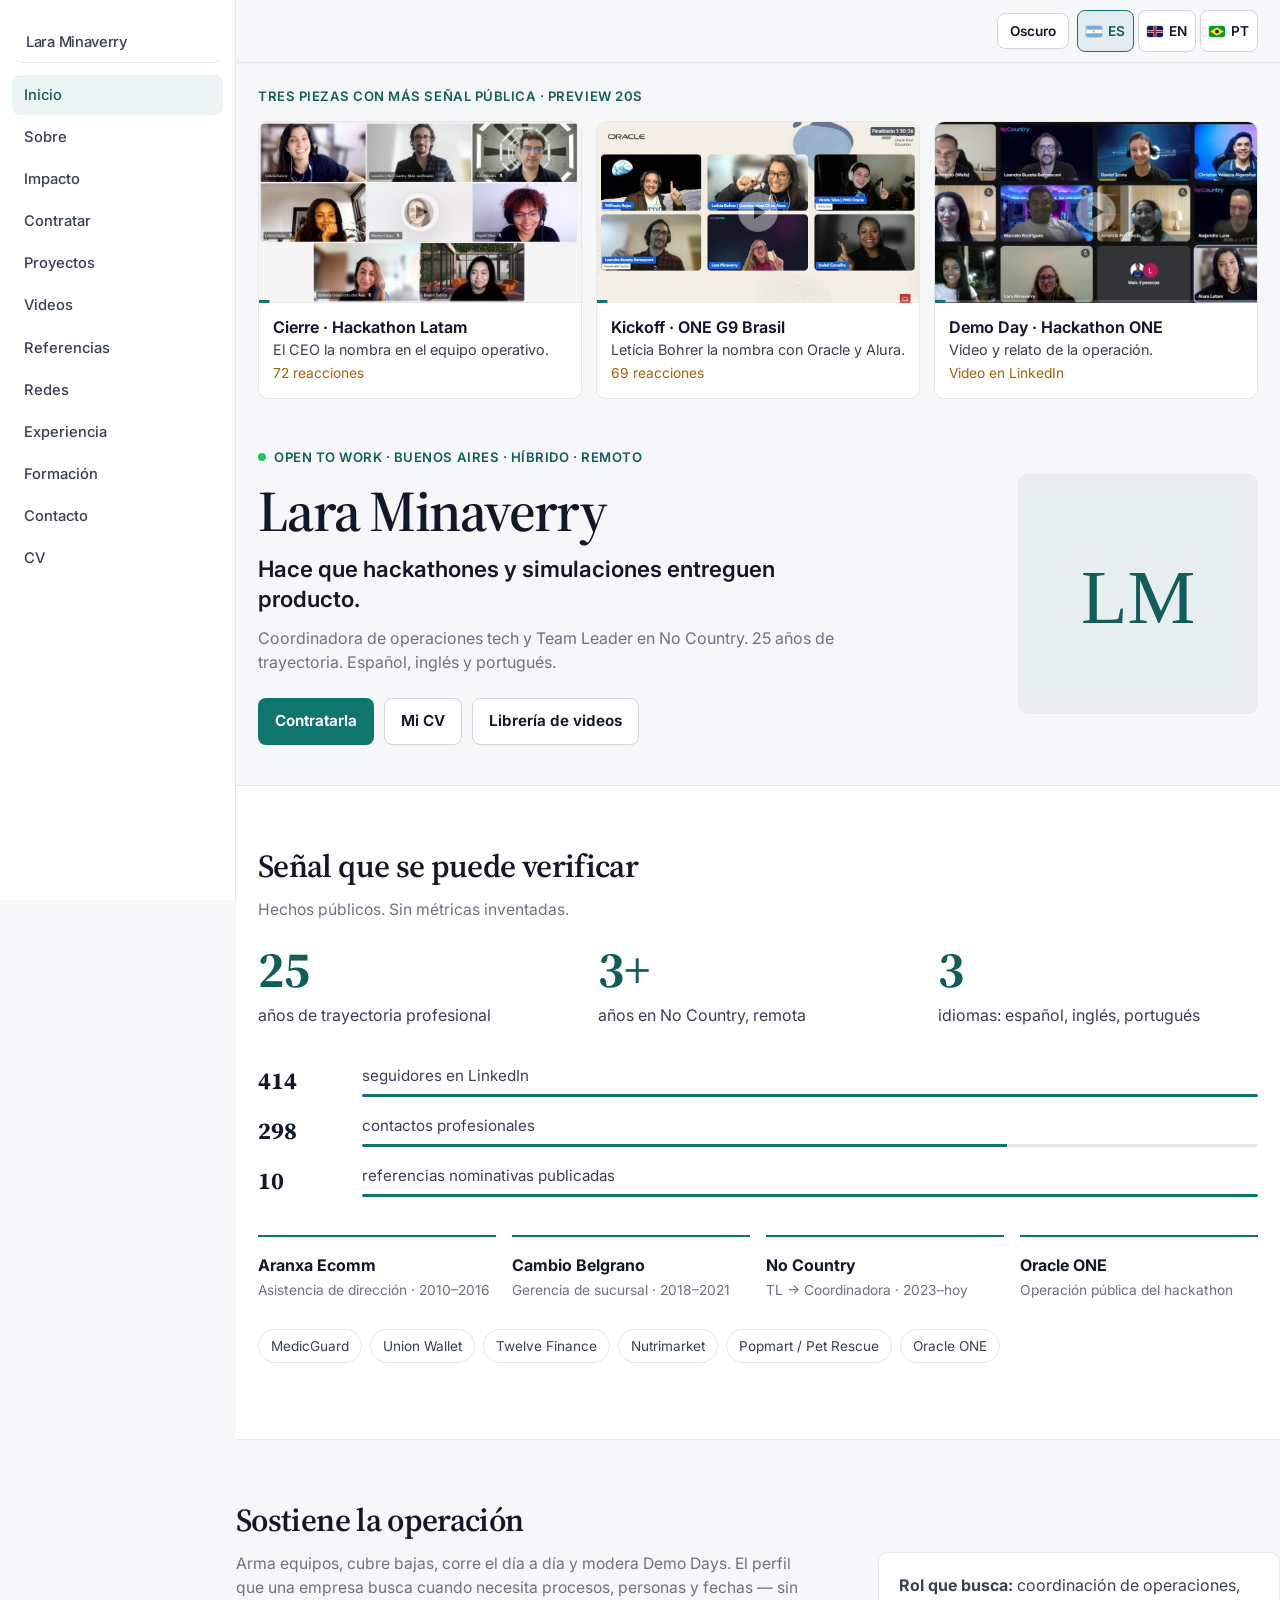
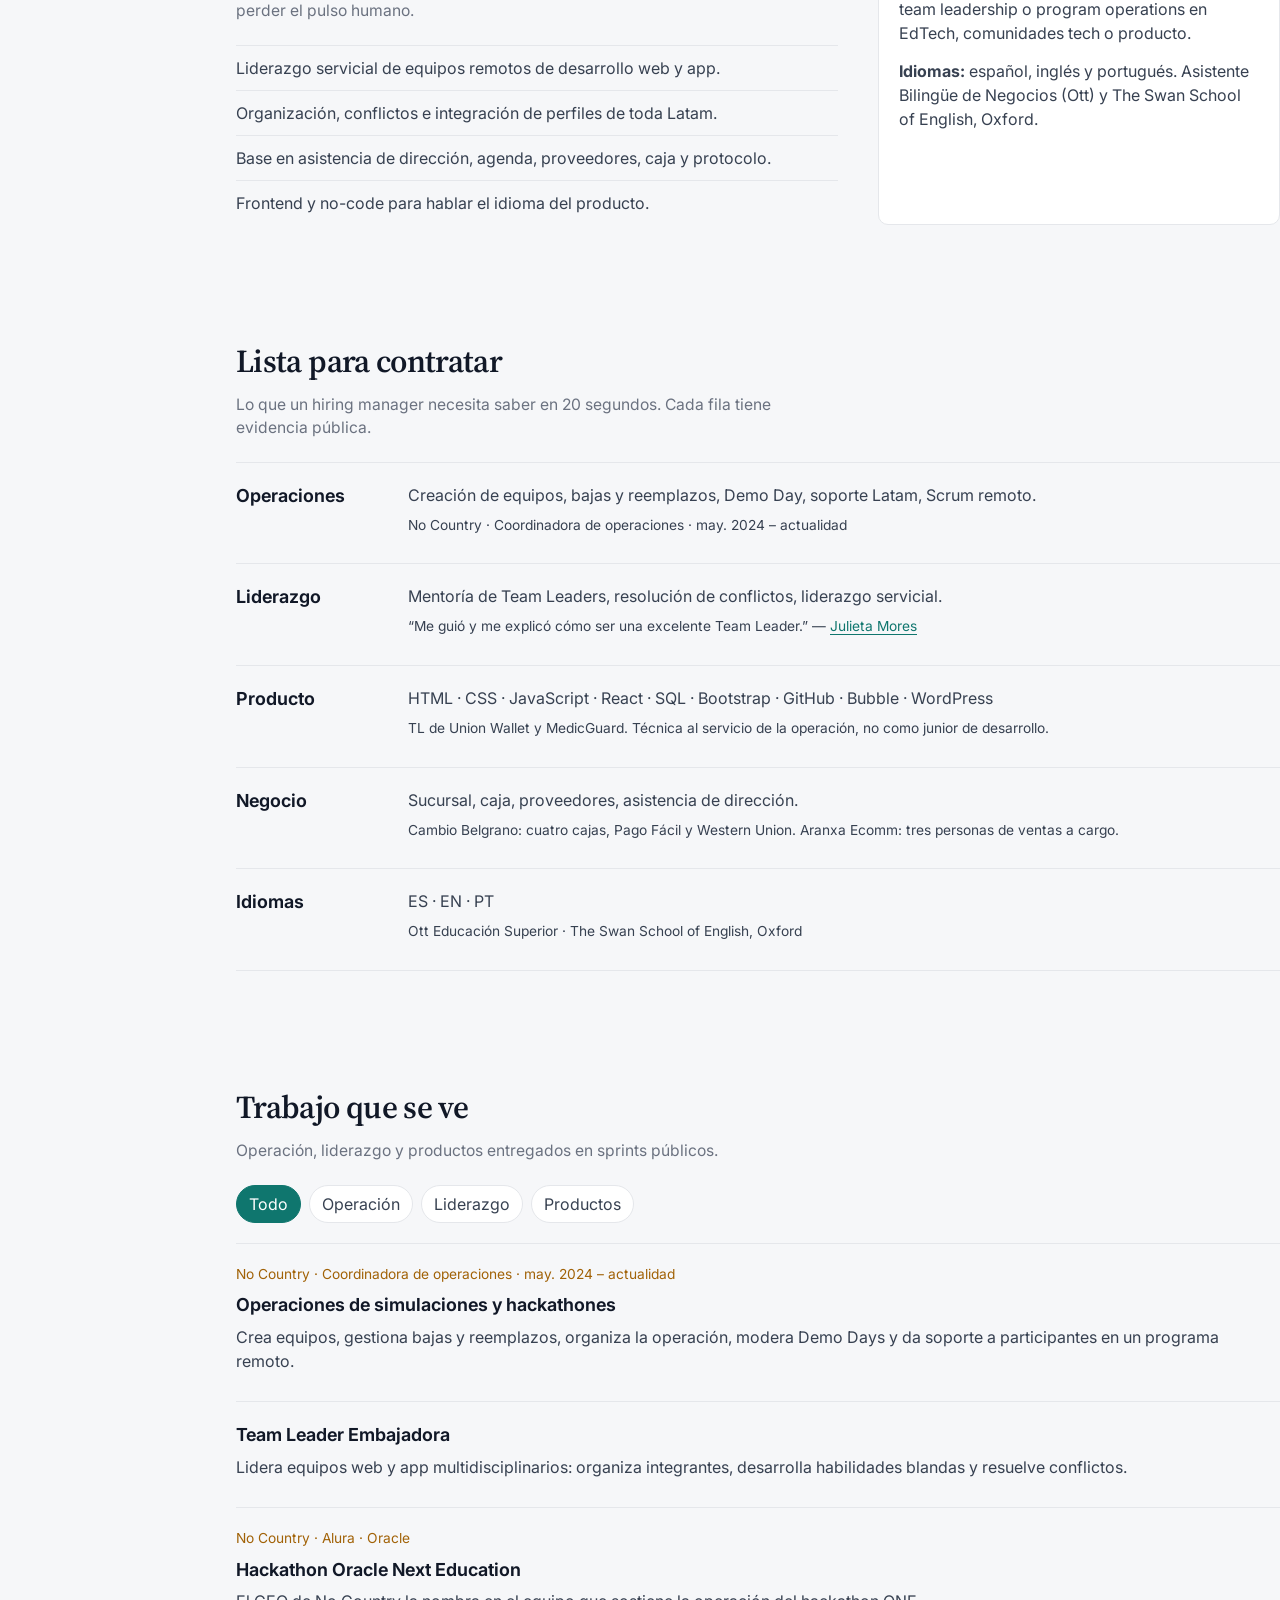
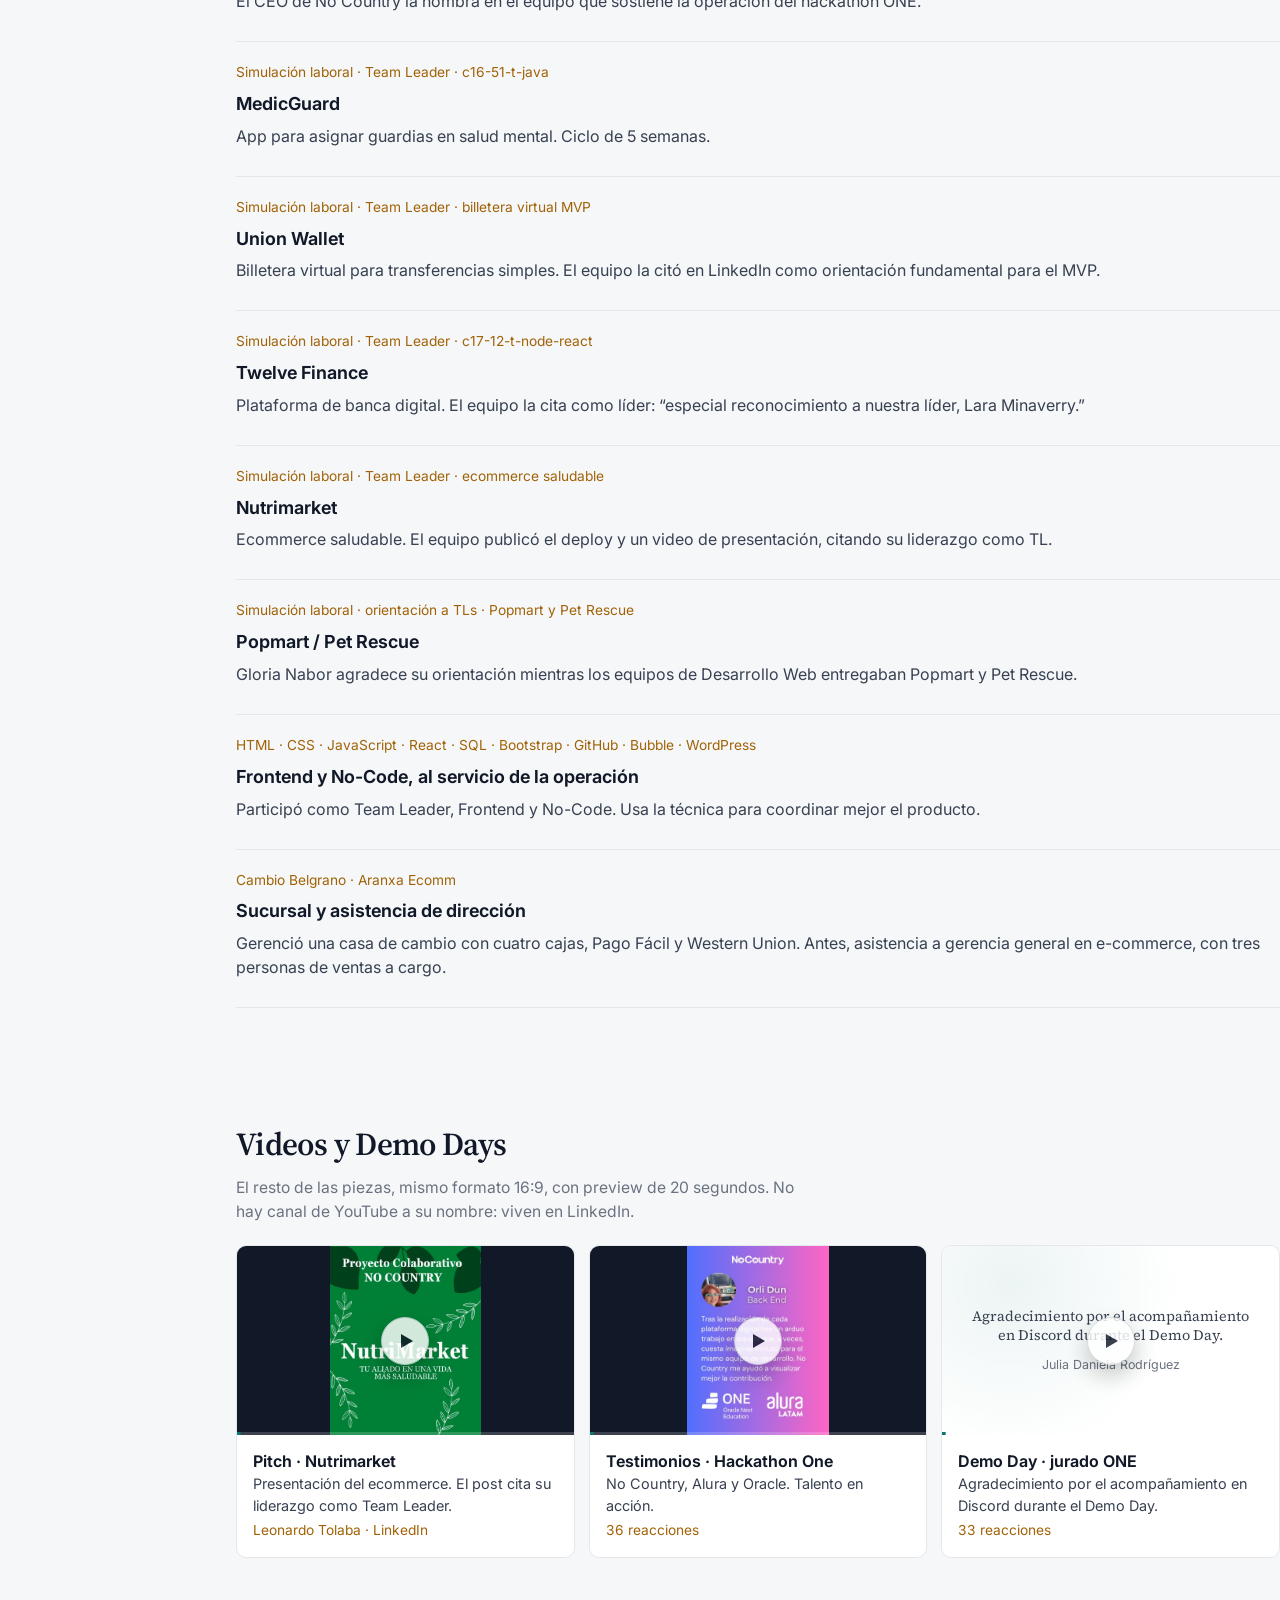
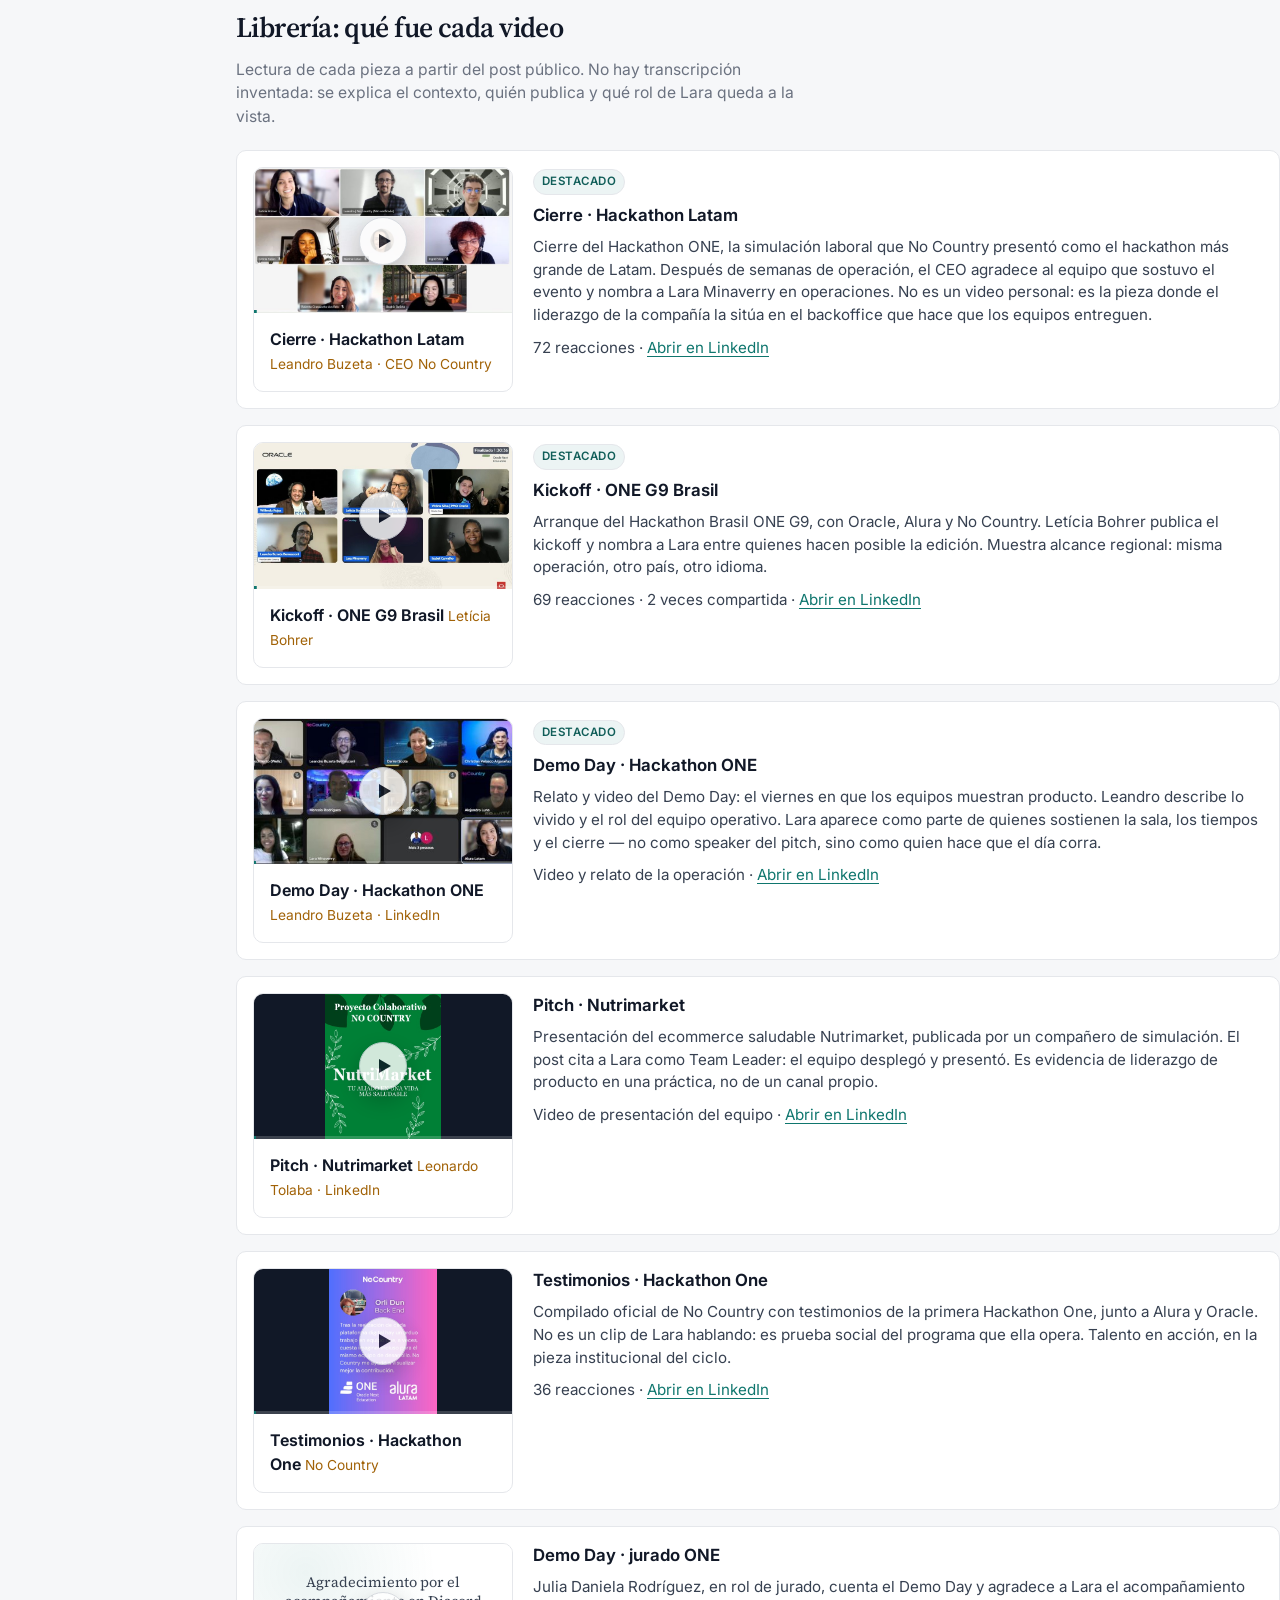
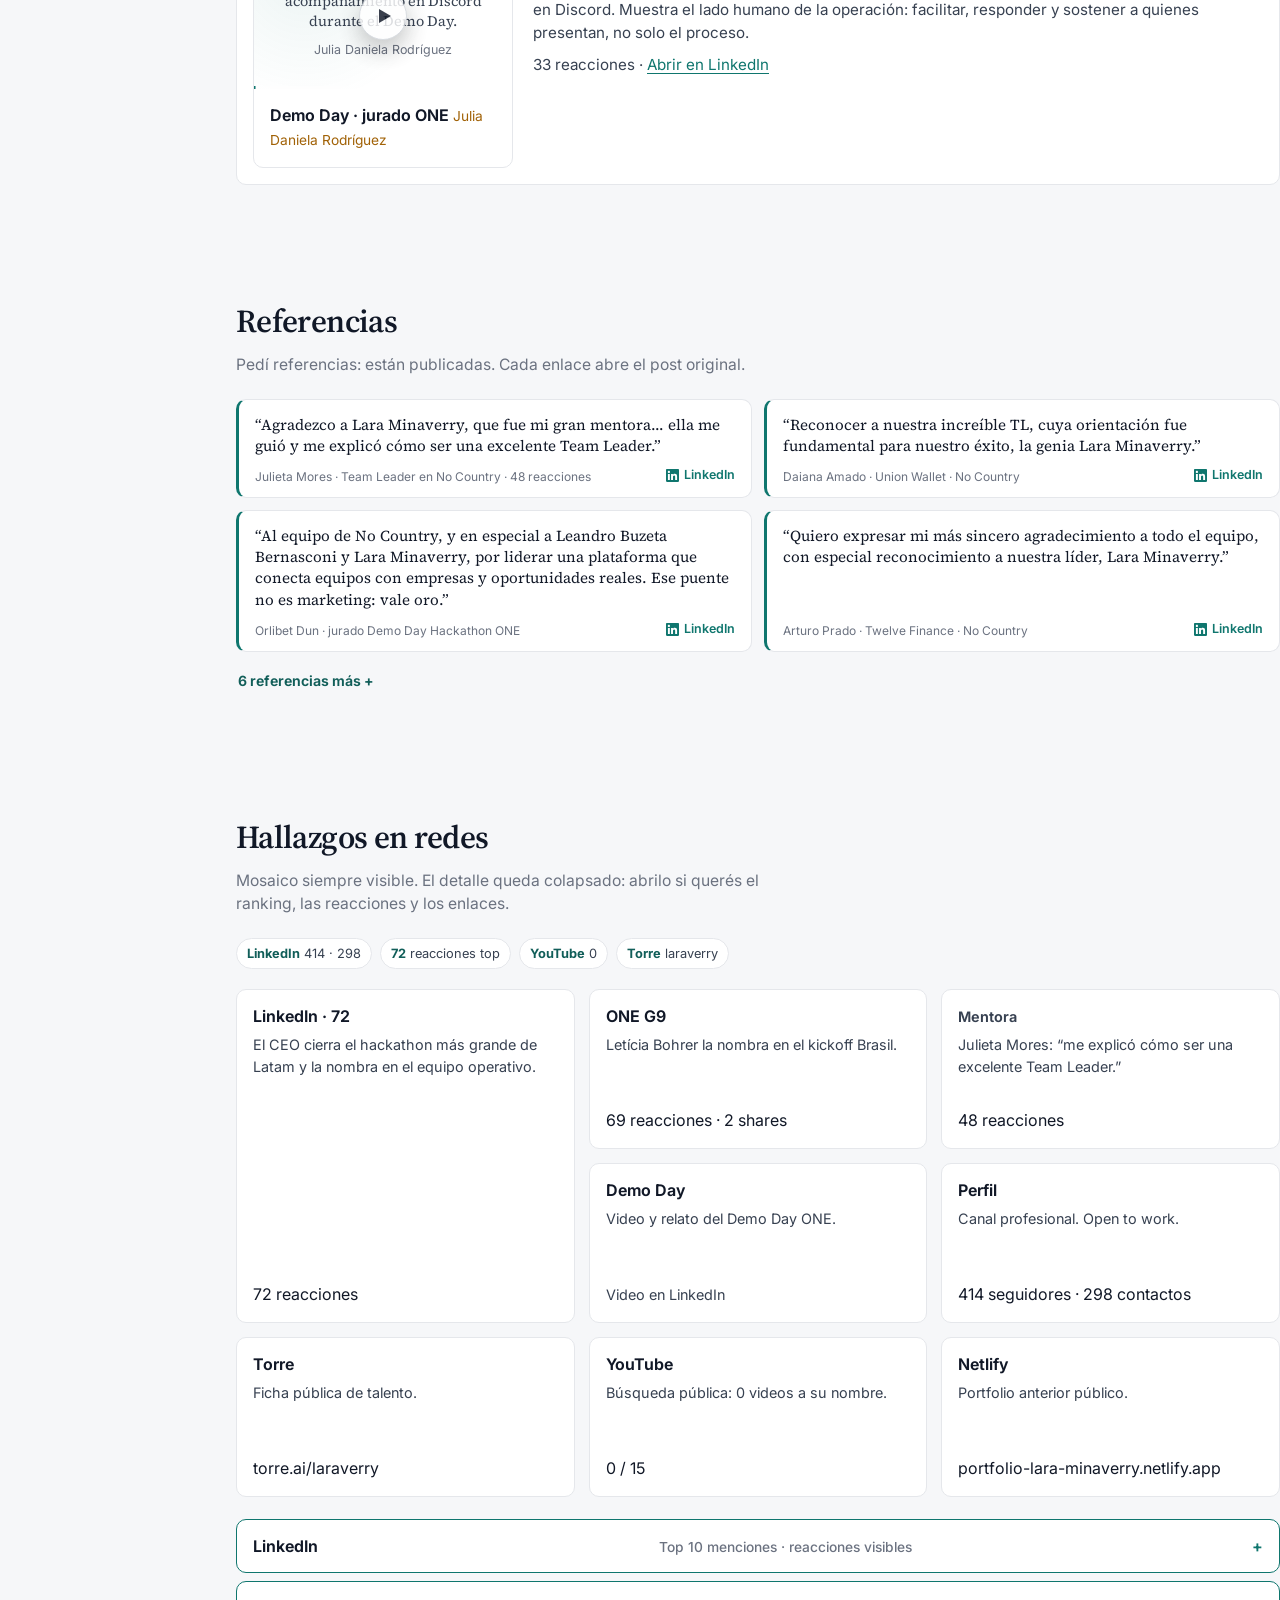
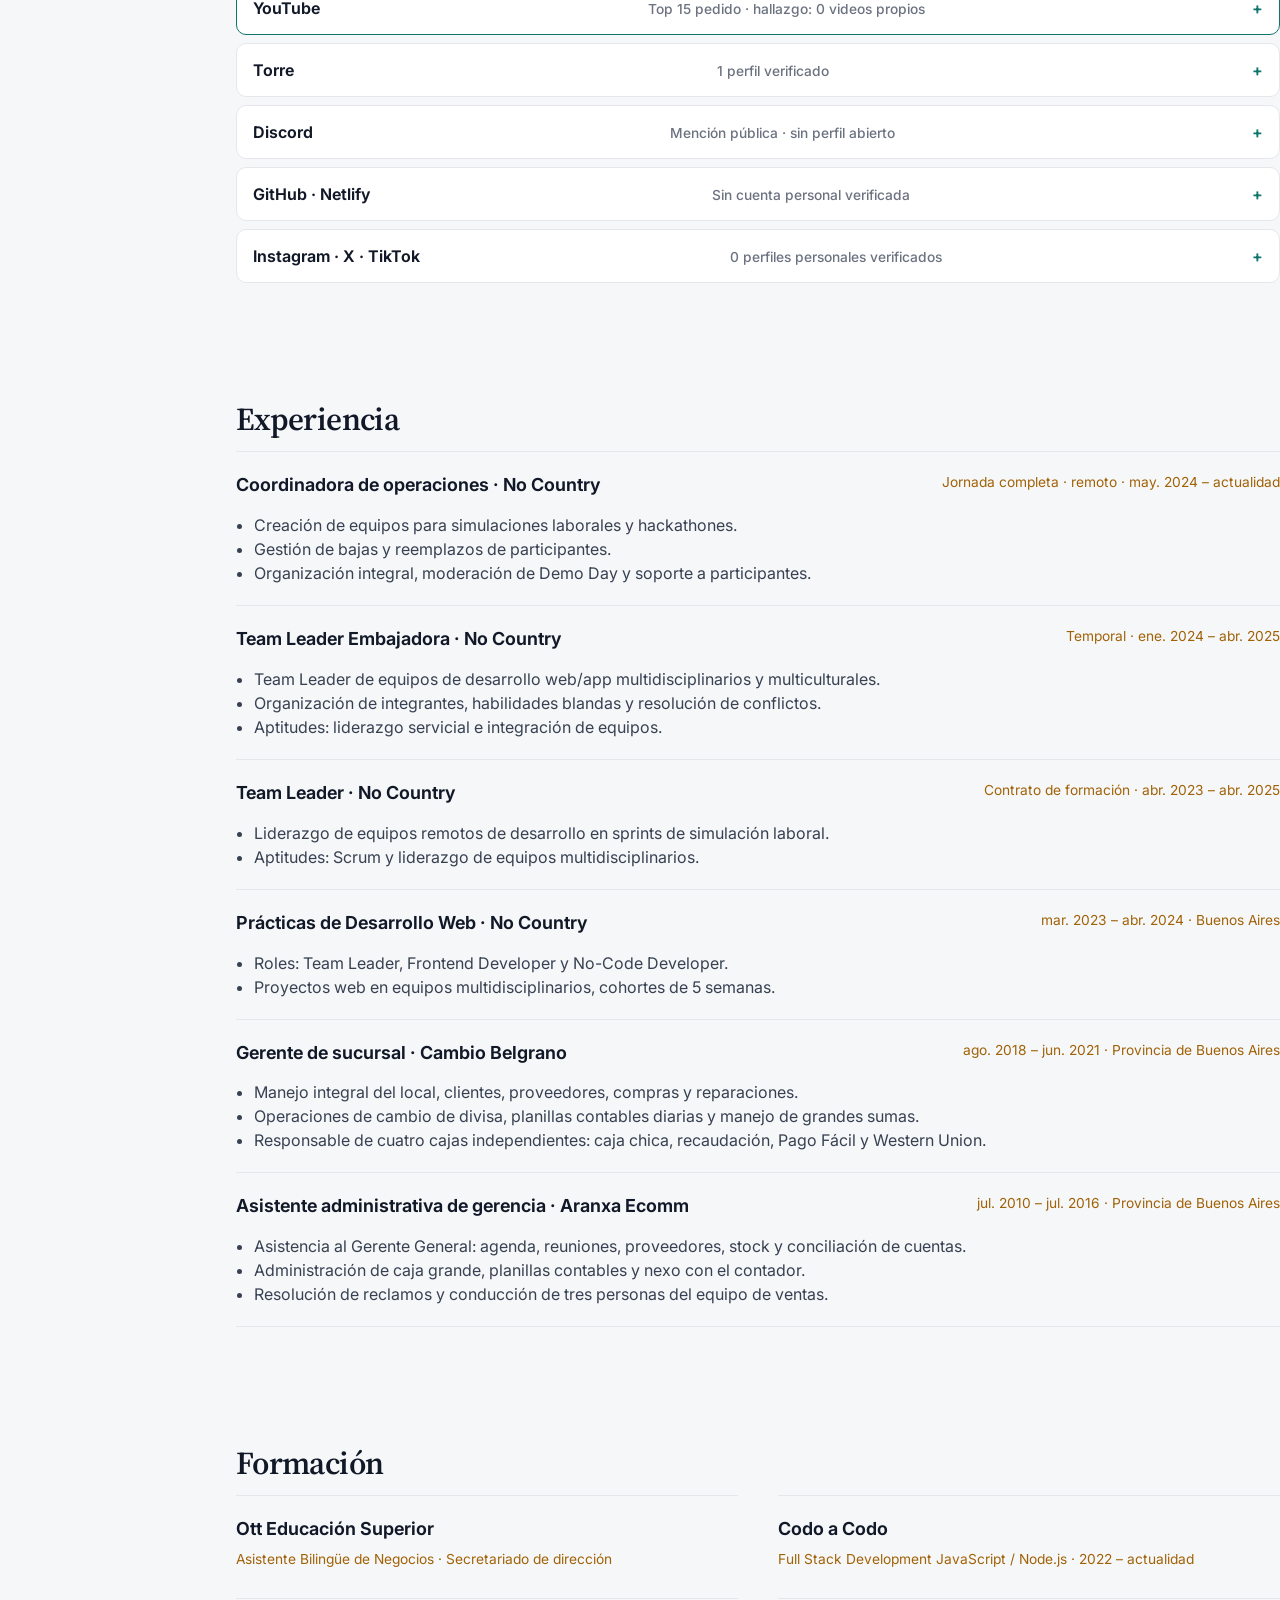
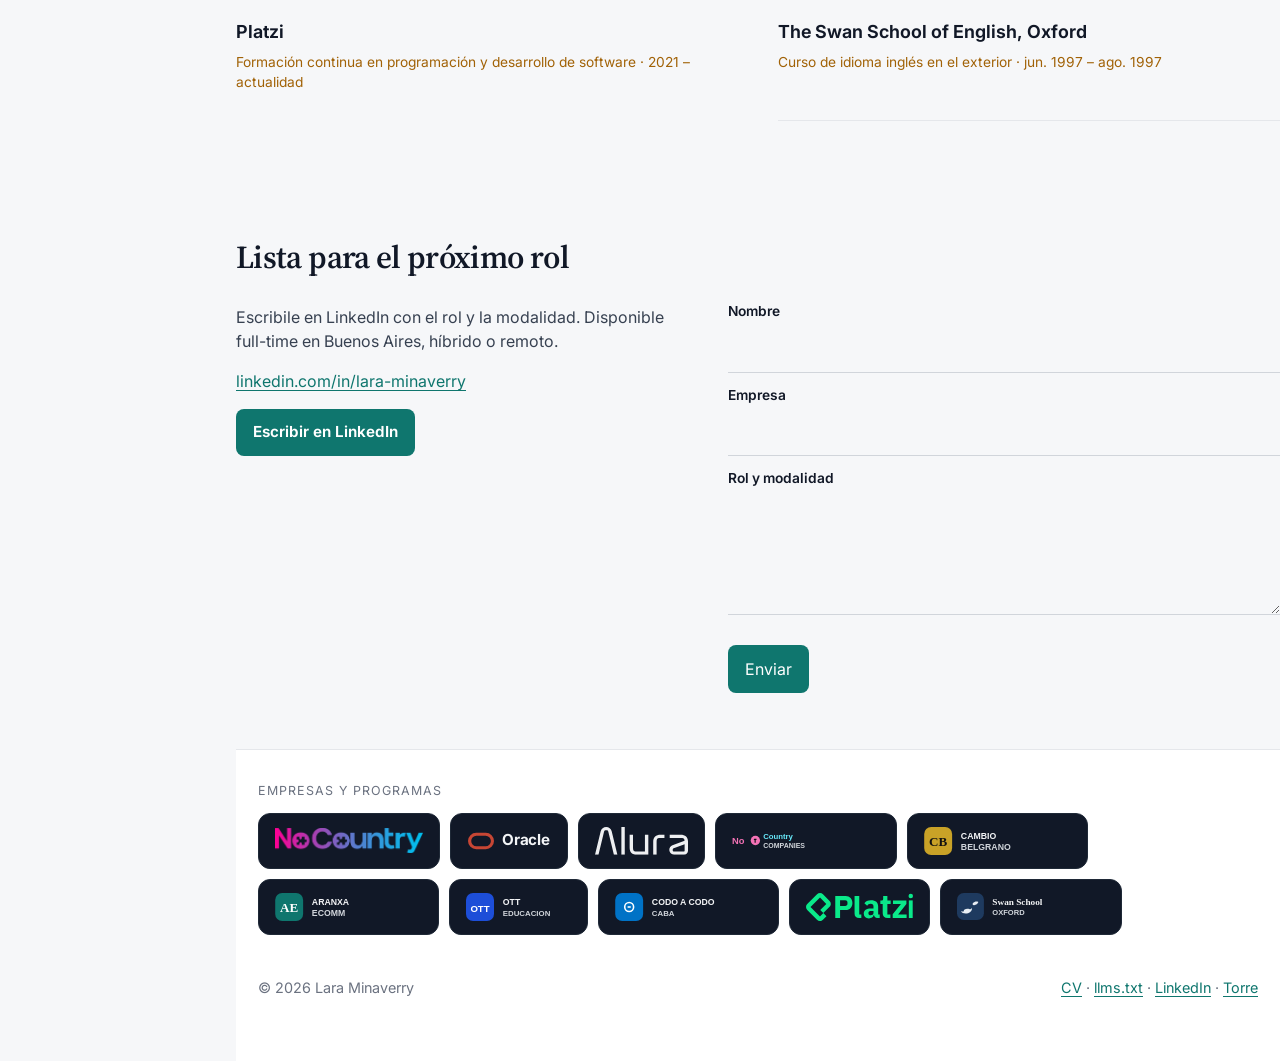
==== index.html @ c74c3880 "El botón de CV descarga Mi CV.pdf en lugar de abrir la página ATS. Co-authored-by: Cursor <cursorage" ====
<!DOCTYPE html>
<html lang="es">
<head>
  <meta charset="UTF-8">
  <meta name="viewport" content="width=device-width, initial-scale=1">
  <title>Lara Minaverry | Coordinadora de Operaciones Tech y Team Leader</title>
  <meta name="description" content="Lara Minaverry hace que hackathones y simulaciones laborales entreguen producto. Coordinadora de Operaciones Tech y Team Leader en No Country. Open to work: Buenos Aires, híbrido o remoto.">
  <meta name="keywords" content="Lara Minaverry, Coordinadora de Operaciones, Operations Coordinator, Team Leader, Tech Operations, EdTech, No Country, Scrum, Remote Teams, Hackathon Operations, Demo Day, Frontend, No-Code, Bubble, WordPress, React, JavaScript, Buenos Aires, Remote">
  <meta name="author" content="Lara Minaverry">
  <meta name="robots" content="index, follow">
  <link rel="canonical" href="https://gabrielalejandroarroyo.github.io/lara-minaverry-portfolio/">
  <meta property="og:type" content="profile">
  <meta property="og:title" content="Lara Minaverry | Coordinadora de Operaciones Tech y Team Leader">
  <meta property="og:description" content="Hace que hackathones y simulaciones entreguen producto. Coordinadora de operaciones y Team Leader. Open to work: Buenos Aires, híbrido o remoto.">
  <meta property="og:url" content="https://gabrielalejandroarroyo.github.io/lara-minaverry-portfolio/">
  <meta property="og:image" content="./assets/og-card.svg">
  <meta property="og:locale" content="es_AR">
  <meta property="og:locale:alternate" content="en_US">
  <meta property="og:locale:alternate" content="pt_BR">
  <meta name="twitter:card" content="summary_large_image">
  <meta name="twitter:title" content="Lara Minaverry | Tech Operations Coordinator &amp; Team Leader">
  <meta name="twitter:description" content="She makes hackathons and job simulations ship product. Operations coordinator and team leader. Open to work: Buenos Aires, hybrid or remote.">
  <meta name="twitter:image" content="./assets/og-card.svg">
  <link rel="icon" href="./assets/avatar.svg" type="image/svg+xml">
  <link rel="alternate" hreflang="es" href="https://gabrielalejandroarroyo.github.io/lara-minaverry-portfolio/">
  <link rel="alternate" hreflang="en" href="https://gabrielalejandroarroyo.github.io/lara-minaverry-portfolio/">
  <link rel="alternate" hreflang="pt" href="https://gabrielalejandroarroyo.github.io/lara-minaverry-portfolio/">
  <link rel="preconnect" href="https://fonts.googleapis.com">
  <link rel="preconnect" href="https://fonts.gstatic.com" crossorigin>
  <link href="https://fonts.googleapis.com/css2?family=Inter:wght@400;500;600;700&amp;family=Source+Serif+4:opsz,wght@8..60,600&amp;display=swap" rel="stylesheet">
  <link rel="stylesheet" href="./css/styles.css">
  <script>
    (function () {
      var savedTheme = null;
      var savedLang = null;
      try {
        savedTheme = localStorage.getItem("lm-theme");
        savedLang = localStorage.getItem("lm-lang");
      } catch (err) {}
      var theme = savedTheme === "dark" || savedTheme === "light"
        ? savedTheme
        : (window.matchMedia("(prefers-color-scheme: dark)").matches ? "dark" : "light");
      document.documentElement.setAttribute("data-theme", theme);
      if (savedLang === "es" || savedLang === "en" || savedLang === "pt") {
        document.documentElement.lang = savedLang;
      }
    })();
  </script>
  <script type="application/ld+json">
  {
    "@context": "https://schema.org",
    "@type": "Person",
    "name": "Lara Minaverry",
    "url": "https://gabrielalejandroarroyo.github.io/lara-minaverry-portfolio/",
    "image": "https://gabrielalejandroarroyo.github.io/lara-minaverry-portfolio/assets/avatar.svg",
    "jobTitle": "Coordinadora de Operaciones Tech / Team Leader",
    "description": "Tech operations coordinator and team leader for multidisciplinary remote teams, job simulations and hackathons. Additional capability in frontend and no-code development.",
    "address": {
      "@type": "PostalAddress",
      "addressLocality": "Buenos Aires",
      "addressCountry": "AR"
    },
    "nationality": "AR",
    "knowsLanguage": ["es", "en", "pt"],
    "sameAs": [
      "https://www.linkedin.com/in/lara-minaverry/",
      "https://torre.ai/laraverry"
    ],
    "worksFor": {
      "@type": "Organization",
      "name": "No Country"
    },
    "hasOccupation": [
      {
        "@type": "Occupation",
        "name": "Operations Coordinator",
        "occupationalCategory": "11-1021.00"
      },
      {
        "@type": "Occupation",
        "name": "Team Leader"
      }
    ],
    "knowsAbout": [
      "Operations coordination",
      "Team leadership",
      "Scrum",
      "Remote multidisciplinary teams",
      "Hackathon operations",
      "Demo Day moderation",
      "EdTech",
      "HTML",
      "CSS",
      "JavaScript",
      "React",
      "SQL",
      "Bootstrap",
      "GitHub",
      "Bubble",
      "WordPress",
      "Business assistance",
      "Protocol"
    ]
  }
  </script>
</head>
<body>
  <a class="skip" href="#contenido">
    <span class="es">Saltar al contenido</span>
    <span class="en">Skip to content</span>
            <span class="pt">Pular para o conteúdo</span>
  </a>

  <div class="nav-backdrop" id="nav-backdrop" hidden></div>
  <nav id="nav-links" class="nav-links" aria-label="Principal" aria-hidden="true">
    <a class="logo nav-sidebar-logo" href="#inicio">Lara Minaverry</a>
    <a href="#inicio">
      <span class="es">Inicio</span>
      <span class="en">Home</span>
      <span class="pt">Início</span>
    </a>
    <a href="#sobre">
      <span class="es">Sobre</span>
      <span class="en">About</span>
      <span class="pt">Sobre</span>
    </a>
    <a href="#impacto">
      <span class="es">Impacto</span>
      <span class="en">Impact</span>
      <span class="pt">Impacto</span>
    </a>
    <a href="#contratar">
      <span class="es">Contratar</span>
      <span class="en">Hire</span>
      <span class="pt">Contratar</span>
    </a>
    <a href="#trabajo">
      <span class="es">Proyectos</span>
      <span class="en">Projects</span>
      <span class="pt">Projetos</span>
    </a>
    <a href="#videos">
      <span class="es">Videos</span>
      <span class="en">Videos</span>
      <span class="pt">Vídeos</span>
    </a>
    <a href="#referencias">
      <span class="es">Referencias</span>
      <span class="en">References</span>
      <span class="pt">Referências</span>
    </a>
    <a href="#redes">
      <span class="es">Redes</span>
      <span class="en">Social</span>
      <span class="pt">Redes</span>
    </a>
    <a href="#experiencia">
      <span class="es">Experiencia</span>
      <span class="en">Experience</span>
      <span class="pt">Experiência</span>
    </a>
    <a href="#formacion">
      <span class="es">Formación</span>
      <span class="en">Education</span>
      <span class="pt">Formação</span>
    </a>
    <a href="#contacto">
      <span class="es">Contacto</span>
      <span class="en">Contact</span>
      <span class="pt">Contato</span>
    </a>
    <a href="./assets/Mi-CV.pdf" download="Mi CV.pdf">CV</a>
  </nav>

  <div class="site-shell">
  <header class="site-header">
    <div class="nav-wrap">
      <button class="menu-toggle" id="menu-toggle" type="button" aria-expanded="false" aria-controls="nav-links" aria-label="Abrir menú">
        <span class="hamburger" aria-hidden="true"><span></span><span></span><span></span></span>
      </button>
      <div class="nav-actions">
        <button class="theme-toggle" id="theme-toggle" type="button" aria-label="Cambiar a modo oscuro">
          <span class="es theme-to-dark">Oscuro</span>
          <span class="en theme-to-dark">Dark</span>
          <span class="pt theme-to-dark">Escuro</span>
          <span class="es theme-to-light">Claro</span>
          <span class="en theme-to-light">Light</span>
          <span class="pt theme-to-light">Claro</span>
        </button>
        <div class="lang-switch" role="group" aria-labelledby="lang-switch-label">
          <span id="lang-switch-label" class="visually-hidden">
            <span class="es">Idioma</span>
            <span class="en">Language</span>
            <span class="pt">Idioma</span>
          </span>
          <button type="button" class="lang-btn" data-lang="es" aria-pressed="true" aria-label="Español">
            <svg class="flag" viewBox="0 0 16 11" aria-hidden="true"><rect width="16" height="11" fill="#74ACDF"/><rect y="3.67" width="16" height="3.66" fill="#fff"/><circle cx="8" cy="5.5" r="1.15" fill="#F6B40E"/></svg>
            <span class="lang-code">ES</span>
          </button>
          <button type="button" class="lang-btn" data-lang="en" aria-pressed="false" aria-label="English">
            <svg class="flag" viewBox="0 0 16 11" aria-hidden="true"><rect width="16" height="11" fill="#012169"/><rect x="6.6" width="2.8" height="11" fill="#fff"/><rect y="4.1" width="16" height="2.8" fill="#fff"/><rect x="7.1" width="1.8" height="11" fill="#C8102E"/><rect y="4.6" width="16" height="1.8" fill="#C8102E"/></svg>
            <span class="lang-code">EN</span>
          </button>
          <button type="button" class="lang-btn" data-lang="pt" aria-pressed="false" aria-label="Português">
            <svg class="flag" viewBox="0 0 16 11" aria-hidden="true"><rect width="16" height="11" fill="#009B3A"/><polygon points="8,1.2 14.8,5.5 8,9.8 1.2,5.5" fill="#FEDD00"/><circle cx="8" cy="5.5" r="1.85" fill="#002776"/></svg>
            <span class="lang-code">PT</span>
          </button>
        </div>
      </div>
    </div>
  </header>

  <main id="contenido">
    <section class="top-videos" aria-label="Videos principales">
      <div class="wrap">
        <p class="kicker">
          <span class="es">Tres piezas con más señal pública · preview 20s</span>
          <span class="en">Three pieces with the strongest public signal · 20s preview</span>
            <span class="pt">Três peças com mais sinal público · preview 20s</span>
        </p>
        <div class="media-grid">
          <a class="media-card" href="https://www.linkedin.com/posts/leandrobuzeta_hackathonone-simulacionlaboral-activity-7423051481609789440-6c-J" rel="noopener noreferrer" target="_blank">
            <div class="media-frame" data-preview="cierre-latam">
              <span class="play"></span>
              <span class="preview-bar" aria-hidden="true"><i></i></span>
            </div>
            <div class="body">
              <strong>Cierre · Hackathon Latam</strong>
              <p>
                <span class="es">El CEO la nombra en el equipo operativo.</span>
                <span class="en">The CEO names her on the ops team.</span>
            <span class="pt">O CEO a nomeia na equipe operacional.</span>
              </p>
              <span class="rx">
                <span class="es">72 reacciones</span>
                <span class="en">72 reactions</span>
            <span class="pt">72 reações</span>
              </span>
            </div>
          </a>
          <a class="media-card" href="https://www.linkedin.com/posts/leticiabohrer_o-hackathon-brasil-one-g9-come%C3%A7ou-activity-7477884859479322624-IS2M" rel="noopener noreferrer" target="_blank">
            <div class="media-frame" data-preview="kickoff-g9">
              <span class="play"></span>
              <span class="preview-bar" aria-hidden="true"><i></i></span>
            </div>
            <div class="body">
              <strong>Kickoff · ONE G9 Brasil</strong>
              <p>
                <span class="es">Letícia Bohrer la nombra con Oracle y Alura.</span>
                <span class="en">Letícia Bohrer names her with Oracle and Alura.</span>
            <span class="pt">Letícia Bohrer a nomeia com Oracle e Alura.</span>
              </p>
              <span class="rx">
                <span class="es">69 reacciones</span>
                <span class="en">69 reactions</span>
            <span class="pt">69 reações</span>
              </span>
            </div>
          </a>
          <a class="media-card" href="https://www.linkedin.com/posts/leandrobuzeta_demo-day-del-hackathon-one-lo-vivido-activity-7376243141173055488-gp12" rel="noopener noreferrer" target="_blank">
            <div class="media-frame" data-preview="demo-day-one">
              <span class="play"></span>
              <span class="preview-bar" aria-hidden="true"><i></i></span>
            </div>
            <div class="body">
              <strong>Demo Day · Hackathon ONE</strong>
              <p>
                <span class="es">Video y relato de la operación.</span>
                <span class="en">Operations video and recap.</span>
            <span class="pt">Vídeo e relato da operação.</span>
              </p>
              <span class="rx">
                <span class="es">Video en LinkedIn</span>
                <span class="en">Video on LinkedIn</span>
            <span class="pt">Vídeo no LinkedIn</span>
              </span>
            </div>
          </a>
        </div>
      </div>
    </section>

    <section class="hero" id="inicio">
      <div class="hero-inner">
        <p class="kicker">
          <span class="dot" aria-hidden="true"></span>
          <span class="es">Open to work · Buenos Aires · híbrido · remoto</span>
          <span class="en">Open to work · Buenos Aires · hybrid · remote</span>
            <span class="pt">Open to work · Buenos Aires · híbrido · remoto</span>
        </p>
        <h1>Lara Minaverry</h1>
        <p class="headline">
          <span class="es">Hace que hackathones y simulaciones entreguen producto.</span>
          <span class="en">She makes hackathons and simulations ship product.</span>
            <span class="pt">Faz com que hackathons e simulações entreguem produto.</span>
        </p>
        <p class="hero-copy">
          <span class="es">Coordinadora de operaciones tech y Team Leader en No Country. 25 años de trayectoria. Español, inglés y portugués.</span>
          <span class="en">Tech operations coordinator and Team Leader at No Country. 25 years of experience. Spanish, English, and Portuguese.</span>
            <span class="pt">Coordenadora de operações tech e Team Leader na No Country. 25 anos de trajetória. Espanhol, inglês e português.</span>
        </p>
        <div class="cta-row">
          <a class="btn btn-primary" href="https://www.linkedin.com/in/lara-minaverry/" rel="noopener noreferrer" target="_blank">
            <span class="es">Contratarla</span>
            <span class="en">Hire Lara</span>
            <span class="pt">Contratar Lara</span>
          </a>
          <a class="btn btn-ghost" href="./assets/Mi-CV.pdf" download="Mi CV.pdf">
            <span class="es">Mi CV</span>
            <span class="en">My CV</span>
            <span class="pt">Meu CV</span>
          </a>
          <a class="btn btn-ghost" href="#libreria">
            <span class="es">Librería de videos</span>
            <span class="en">Video library</span>
            <span class="pt">Biblioteca de vídeos</span>
          </a>
        </div>
      </div>
      <div class="portrait">
        <img src="./assets/avatar.svg" width="400" height="400" alt="Lara Minaverry, Coordinadora de Operaciones Tech y Team Leader">
      </div>
    </section>

    <section class="section impacto" id="impacto" aria-label="Impacto">
      <div class="wrap">
        <h2>
          <span class="es">Señal que se puede verificar</span>
          <span class="en">Signal you can verify</span>
            <span class="pt">Sinal que se pode verificar</span>
        </h2>
        <p class="lead">
          <span class="es">Hechos públicos. Sin métricas inventadas.</span>
          <span class="en">Public facts. No invented metrics.</span>
            <span class="pt">Fatos públicos. Sem métricas inventadas.</span>
        </p>

        <div class="counters">
          <article class="counter">
            <strong data-stat="career" data-count="25">25</strong>
            <span class="es">años de trayectoria profesional</span>
            <span class="en">years of professional experience</span>
            <span class="pt">anos de trajetória profissional</span>
          </article>
          <article class="counter">
            <strong data-stat="nocountry" data-count="3" data-suffix="+">3+</strong>
            <span class="es">años en No Country, remota</span>
            <span class="en">years at No Country, remote</span>
            <span class="pt">anos na No Country, remota</span>
          </article>
          <article class="counter">
            <strong data-stat="languages" data-count="3">3</strong>
            <span class="es">idiomas: español, inglés, portugués</span>
            <span class="en">languages: Spanish, English, Portuguese</span>
            <span class="pt">idiomas: espanhol, inglês, português</span>
          </article>
        </div>

        <div class="signal">
          <div class="signal-row">
            <strong data-stat="followers" data-count="414">414</strong>
            <div>
              <p>
                <span class="es">seguidores en LinkedIn</span>
                <span class="en">LinkedIn followers</span>
            <span class="pt">seguidores no LinkedIn</span>
              </p>
              <div class="bar"><i style="--fill: 100%"></i></div>
            </div>
          </div>
          <div class="signal-row">
            <strong data-stat="contacts" data-count="298">298</strong>
            <div>
              <p>
                <span class="es">contactos profesionales</span>
                <span class="en">professional connections</span>
            <span class="pt">contatos profissionais</span>
              </p>
              <div class="bar"><i style="--fill: 72%"></i></div>
            </div>
          </div>
          <div class="signal-row">
            <strong data-stat="references" data-count="10">10</strong>
            <div>
              <p>
                <span class="es">referencias nominativas publicadas</span>
                <span class="en">named public references</span>
            <span class="pt">referências nominativas publicadas</span>
              </p>
              <div class="bar"><i style="--fill: 100%"></i></div>
            </div>
          </div>
        </div>

        <ol class="timeline">
          <li>
            <strong>Aranxa Ecomm</strong>
            <span>
              <span class="es">Asistencia de dirección · 2010–2016</span>
              <span class="en">Executive assistance · 2010–2016</span>
            <span class="pt">Assistência de direção · 2010–2016</span>
            </span>
          </li>
          <li>
            <strong>Cambio Belgrano</strong>
            <span>
              <span class="es">Gerencia de sucursal · 2018–2021</span>
              <span class="en">Branch management · 2018–2021</span>
            <span class="pt">Gerência de filial · 2018–2021</span>
            </span>
          </li>
          <li>
            <strong>No Country</strong>
            <span>
              <span class="es">TL → Coordinadora · 2023–hoy</span>
              <span class="en">TL → Coordinator · 2023–now</span>
            <span class="pt">TL → Coordenadora · 2023–hoje</span>
            </span>
          </li>
          <li>
            <strong>Oracle ONE</strong>
            <span>
              <span class="es">Operación pública del hackathon</span>
              <span class="en">Public hackathon operations</span>
            <span class="pt">Operação pública do hackathon</span>
            </span>
          </li>
        </ol>

        <ul class="project-chips">
          <li>MedicGuard</li>
          <li>Union Wallet</li>
          <li>Twelve Finance</li>
          <li>Nutrimarket</li>
          <li>Popmart / Pet Rescue</li>
          <li>Oracle ONE</li>
        </ul>
      </div>
    </section>

    <section class="wrap section" id="sobre">
      <h2>
        <span class="es">Sostiene la operación</span>
        <span class="en">She holds the operation</span>
            <span class="pt">Sustenta a operação</span>
      </h2>
      <div class="about-split">
        <div>
          <p class="lead">
            <span class="es">Arma equipos, cubre bajas, corre el día a día y modera Demo Days. El perfil que una empresa busca cuando necesita procesos, personas y fechas — sin perder el pulso humano.</span>
            <span class="en">She forms teams, covers dropouts, runs the day-to-day, and moderates Demo Days. The hire when a company needs process, people, and dates — without losing the human pulse.</span>
            <span class="pt">Monta equipes, cobre desistências, toca o dia a dia e modera Demo Days. O perfil que uma empresa busca quando precisa de processos, pessoas e prazos — sem perder o pulso humano.</span>
          </p>
          <ul class="about-list">
            <li class="es">Liderazgo servicial de equipos remotos de desarrollo web y app.</li>
            <li class="en">Servant leadership of remote web and app development teams.</li>
            <li class="pt">Liderança servidora de equipes remotas de desenvolvimento web e app.</li>
            <li class="es">Organización, conflictos e integración de perfiles de toda Latam.</li>
            <li class="en">Organization, conflict resolution, and integration of Latam-wide profiles.</li>
            <li class="pt">Organização, conflitos e integração de perfis de toda a Latam.</li>
            <li class="es">Base en asistencia de dirección, agenda, proveedores, caja y protocolo.</li>
            <li class="en">Foundation in executive assistance, calendars, vendors, cash, and protocol.</li>
            <li class="pt">Base em assistência de direção, agenda, fornecedores, caixa e protocolo.</li>
            <li class="es">Frontend y no-code para hablar el idioma del producto.</li>
            <li class="en">Frontend and no-code, so she can speak product language.</li>
            <li class="pt">Frontend e no-code para falar a língua do produto.</li>
          </ul>
        </div>
        <aside class="about-note">
          <p>
            <span class="es"><strong>Rol que busca:</strong> coordinación de operaciones, team leadership o program operations en EdTech, comunidades tech o producto.</span>
            <span class="en"><strong>Target roles:</strong> operations coordination, team leadership, or program operations in EdTech, tech communities, or product.</span>
            <span class="pt"><strong>Papel que busca:</strong> coordenação de operações, team leadership ou program operations em EdTech, comunidades tech ou produto.</span>
          </p>
          <p>
            <span class="es"><strong>Idiomas:</strong> español, inglés y portugués. Asistente Bilingüe de Negocios (Ott) y The Swan School of English, Oxford.</span>
            <span class="en"><strong>Languages:</strong> Spanish, English, and Portuguese. Bilingual Business Assistant (Ott) and The Swan School of English, Oxford.</span>
            <span class="pt"><strong>Idiomas:</strong> espanhol, inglês e português. Assistente Bilíngue de Negócios (Ott) e The Swan School of English, Oxford.</span>
          </p>
        </aside>
      </div>
    </section>

    <section class="wrap section" id="contratar">
      <h2>
        <span class="es">Lista para contratar</span>
        <span class="en">Ready to hire</span>
            <span class="pt">Pronta para contratar</span>
      </h2>
      <p class="lead">
        <span class="es">Lo que un hiring manager necesita saber en 20 segundos. Cada fila tiene evidencia pública.</span>
        <span class="en">What a hiring manager needs in 20 seconds. Each row has public evidence.</span>
            <span class="pt">O que um hiring manager precisa saber em 20 segundos. Cada linha tem evidência pública.</span>
      </p>
      <div class="hire-matrix">
        <article class="hire-row">
          <h3>
            <span class="es">Operaciones</span>
            <span class="en">Operations</span>
            <span class="pt">Operações</span>
          </h3>
          <div>
            <p>
              <span class="es">Creación de equipos, bajas y reemplazos, Demo Day, soporte Latam, Scrum remoto.</span>
              <span class="en">Team formation, dropouts and replacements, Demo Day, Latam support, remote Scrum.</span>
            <span class="pt">Criação de equipes, desistências e substituições, Demo Day, suporte Latam, Scrum remoto.</span>
            </p>
            <p class="evidence">
              <span class="es">No Country · Coordinadora de operaciones · may. 2024 – actualidad</span>
              <span class="en">No Country · Operations Coordinator · May 2024 – present</span>
            <span class="pt">No Country · Coordenadora de operações · mai. 2024 – atual</span>
            </p>
          </div>
        </article>
        <article class="hire-row">
          <h3>
            <span class="es">Liderazgo</span>
            <span class="en">Leadership</span>
            <span class="pt">Liderança</span>
          </h3>
          <div>
            <p>
              <span class="es">Mentoría de Team Leaders, resolución de conflictos, liderazgo servicial.</span>
              <span class="en">Team Leader mentorship, conflict resolution, servant leadership.</span>
            <span class="pt">Mentoria de Team Leaders, resolução de conflitos, liderança servidora.</span>
            </p>
            <p class="evidence">
              <span class="es">“Me guió y me explicó cómo ser una excelente Team Leader.” — </span>
              <span class="en">“She guided me and explained how to be an excellent Team Leader.” — </span>
            <span class="pt">“Ela me guiou e me explicou como ser uma excelente Team Leader.” — </span>
              <a href="https://www.linkedin.com/posts/julieta-mores_feliz-teamleader-nocountry-activity-7227458369584828416-GH7T" rel="noopener noreferrer" target="_blank">Julieta Mores</a>
            </p>
          </div>
        </article>
        <article class="hire-row">
          <h3>
            <span class="es">Producto</span>
            <span class="en">Product</span>
            <span class="pt">Produto</span>
          </h3>
          <div>
            <p>HTML · CSS · JavaScript · React · SQL · Bootstrap · GitHub · Bubble · WordPress</p>
            <p class="evidence">
              <span class="es">TL de Union Wallet y MedicGuard. Técnica al servicio de la operación, no como junior de desarrollo.</span>
              <span class="en">TL of Union Wallet and MedicGuard. Craft in service of operations — not as a junior engineer.</span>
            <span class="pt">TL de Union Wallet e MedicGuard. Técnica a serviço da operação, não como júnior de desenvolvimento.</span>
            </p>
          </div>
        </article>
        <article class="hire-row">
          <h3>
            <span class="es">Negocio</span>
            <span class="en">Business</span>
            <span class="pt">Negócio</span>
          </h3>
          <div>
            <p>
              <span class="es">Sucursal, caja, proveedores, asistencia de dirección.</span>
              <span class="en">Branch operations, cash, vendors, executive assistance.</span>
            <span class="pt">Filial, caixa, fornecedores, assistência de direção.</span>
            </p>
            <p class="evidence">
              <span class="es">Cambio Belgrano: cuatro cajas, Pago Fácil y Western Union. Aranxa Ecomm: tres personas de ventas a cargo.</span>
              <span class="en">Cambio Belgrano: four cashboxes, Pago Fácil and Western Union. Aranxa Ecomm: three sales people in her charge.</span>
            <span class="pt">Cambio Belgrano: quatro caixas, Pago Fácil e Western Union. Aranxa Ecomm: três pessoas de vendas a cargo.</span>
            </p>
          </div>
        </article>
        <article class="hire-row">
          <h3>
            <span class="es">Idiomas</span>
            <span class="en">Languages</span>
            <span class="pt">Idiomas</span>
          </h3>
          <div>
            <p>ES · EN · PT</p>
            <p class="evidence">Ott Educación Superior · The Swan School of English, Oxford</p>
          </div>
        </article>
      </div>
    </section>

    <section class="wrap section" id="trabajo">
      <h2>
        <span class="es">Trabajo que se ve</span>
        <span class="en">Work you can see</span>
            <span class="pt">Trabalho que se vê</span>
      </h2>
      <p class="lead">
        <span class="es">Operación, liderazgo y productos entregados en sprints públicos.</span>
        <span class="en">Operations, leadership, and products shipped in public sprints.</span>
            <span class="pt">Operação, liderança e produtos entregues em sprints públicos.</span>
      </p>
      <div class="filters" role="group" aria-label="Filtro de trabajo">
        <button type="button" data-filter="all" class="is-on" aria-pressed="true">
          <span class="es">Todo</span>
          <span class="en">All</span>
            <span class="pt">Tudo</span>
        </button>
        <button type="button" data-filter="ops" aria-pressed="false">
          <span class="es">Operación</span>
          <span class="en">Operations</span>
            <span class="pt">Operações</span>
        </button>
        <button type="button" data-filter="lead" aria-pressed="false">
          <span class="es">Liderazgo</span>
          <span class="en">Leadership</span>
            <span class="pt">Liderança</span>
        </button>
        <button type="button" data-filter="product" aria-pressed="false">
          <span class="es">Productos</span>
          <span class="en">Products</span>
            <span class="pt">Produtos</span>
        </button>
      </div>
      <div class="work-list">
        <article class="work-row" data-kind="ops">
          <p class="meta">No Country · Coordinadora de operaciones · may. 2024 – actualidad</p>
          <h3>
            <span class="es">Operaciones de simulaciones y hackathones</span>
            <span class="en">Simulation and hackathon operations</span>
            <span class="pt">Operações de simulações e hackathons</span>
          </h3>
          <p>
            <span class="es">Crea equipos, gestiona bajas y reemplazos, organiza la operación, modera Demo Days y da soporte a participantes en un programa remoto.</span>
            <span class="en">She forms teams, manages dropouts and replacements, runs the operation, moderates Demo Days, and supports participants in a remote program.</span>
            <span class="pt">Cria equipes, gerencia desistências e substituições, organiza a operação, modera Demo Days e dá suporte a participantes em um programa remoto.</span>
          </p>
        </article>
        <article class="work-row" data-kind="lead">
          <h3>
            <span class="es">Team Leader Embajadora</span>
            <span class="en">Ambassador Team Leader</span>
            <span class="pt">Team Leader Embaixadora</span>
          </h3>
          <p>
            <span class="es">Lidera equipos web y app multidisciplinarios: organiza integrantes, desarrolla habilidades blandas y resuelve conflictos.</span>
            <span class="en">She leads multidisciplinary web and app teams: organizes members, develops soft skills, and resolves conflict.</span>
            <span class="pt">Lidera equipes web e app multidisciplinares: organiza integrantes, desenvolve habilidades interpessoais e resolve conflitos.</span>
          </p>
        </article>
        <article class="work-row" data-kind="ops">
          <p class="meta">No Country · Alura · Oracle</p>
          <h3>Hackathon Oracle Next Education</h3>
          <p>
            <span class="es">El CEO de No Country la nombra en el equipo que sostiene la operación del hackathon ONE.</span>
            <span class="en">No Country’s CEO names her in the team that runs ONE hackathon operations.</span>
            <span class="pt">O CEO da No Country a nomeia na equipe que sustenta a operação do hackathon ONE.</span>
          </p>
        </article>
        <article class="work-row" data-kind="product">
          <p class="meta">Simulación laboral · Team Leader · c16-51-t-java</p>
          <h3>MedicGuard</h3>
          <p>
            <span class="es">App para asignar guardias en salud mental. Ciclo de 5 semanas.</span>
            <span class="en">An app to assign mental-health shifts. A 5-week cycle.</span>
            <span class="pt">App para atribuir plantões em saúde mental. Ciclo de 5 semanas.</span>
          </p>
        </article>
        <article class="work-row" data-kind="product">
          <p class="meta">Simulación laboral · Team Leader · billetera virtual MVP</p>
          <h3>Union Wallet</h3>
          <p>
            <span class="es">Billetera virtual para transferencias simples. El equipo la citó en LinkedIn como orientación fundamental para el MVP.</span>
            <span class="en">A virtual wallet for simple transfers. The team credited her guidance on LinkedIn as essential to the MVP.</span>
            <span class="pt">Carteira virtual para transferências simples. A equipe a citou no LinkedIn como orientação fundamental para o MVP.</span>
          </p>
        </article>
        <article class="work-row" data-kind="product">
          <p class="meta">Simulación laboral · Team Leader · c17-12-t-node-react</p>
          <h3>Twelve Finance</h3>
          <p>
            <span class="es">Plataforma de banca digital. El equipo la cita como líder: “especial reconocimiento a nuestra líder, Lara Minaverry.”</span>
            <span class="en">A digital banking platform. The team cites her as leader: “special recognition to our leader, Lara Minaverry.”</span>
            <span class="pt">Plataforma de banco digital. A equipe a cita como líder: “especial reconhecimento à nossa líder, Lara Minaverry.”</span>
          </p>
        </article>
        <article class="work-row" data-kind="product">
          <p class="meta">Simulación laboral · Team Leader · ecommerce saludable</p>
          <h3>Nutrimarket</h3>
          <p>
            <span class="es">Ecommerce saludable. El equipo publicó el deploy y un video de presentación, citando su liderazgo como TL.</span>
            <span class="en">A healthy-food ecommerce. The team published the deploy and a pitch video, citing her as TL.</span>
            <span class="pt">Ecommerce de comida saudável. A equipe publicou o deploy e um vídeo de apresentação, citando sua liderança como TL.</span>
          </p>
        </article>
        <article class="work-row" data-kind="lead">
          <p class="meta">Simulación laboral · orientación a TLs · Popmart y Pet Rescue</p>
          <h3>Popmart / Pet Rescue</h3>
          <p>
            <span class="es">Gloria Nabor agradece su orientación mientras los equipos de Desarrollo Web entregaban Popmart y Pet Rescue.</span>
            <span class="en">Gloria Nabor thanks her guidance while the web teams shipped Popmart and Pet Rescue.</span>
            <span class="pt">Gloria Nabor agradece sua orientação enquanto as equipes de Desenvolvimento Web entregavam Popmart e Pet Rescue.</span>
          </p>
        </article>
        <article class="work-row" data-kind="product">
          <p class="meta">HTML · CSS · JavaScript · React · SQL · Bootstrap · GitHub · Bubble · WordPress</p>
          <h3>
            <span class="es">Frontend y No-Code, al servicio de la operación</span>
            <span class="en">Frontend and No-Code, in service of operations</span>
            <span class="pt">Frontend e No-Code, a serviço da operação</span>
          </h3>
          <p>
            <span class="es">Participó como Team Leader, Frontend y No-Code. Usa la técnica para coordinar mejor el producto.</span>
            <span class="en">She took part as Team Leader, Frontend, and No-Code. She uses the craft to coordinate product work better.</span>
            <span class="pt">Participou como Team Leader, Frontend e No-Code. Usa a técnica para coordenar melhor o produto.</span>
          </p>
        </article>
        <article class="work-row" data-kind="ops">
          <p class="meta">Cambio Belgrano · Aranxa Ecomm</p>
          <h3>
            <span class="es">Sucursal y asistencia de dirección</span>
            <span class="en">Branch and executive assistance</span>
            <span class="pt">Filial e assistência de direção</span>
          </h3>
          <p>
            <span class="es">Gerenció una casa de cambio con cuatro cajas, Pago Fácil y Western Union. Antes, asistencia a gerencia general en e-commerce, con tres personas de ventas a cargo.</span>
            <span class="en">She managed an FX branch with four cashboxes, Pago Fácil, and Western Union. Earlier, she supported a general manager in e-commerce, with three sales people in her charge.</span>
            <span class="pt">Gerenciou uma casa de câmbio com quatro caixas, Pago Fácil e Western Union. Antes, assistência à gerência geral em e-commerce, com três pessoas de vendas a cargo.</span>
          </p>
        </article>
      </div>
    </section>

    <section class="wrap section" id="videos">
      <h2>
        <span class="es">Videos y Demo Days</span>
        <span class="en">Videos and Demo Days</span>
            <span class="pt">Vídeos e Demo Days</span>
      </h2>
      <p class="lead">
        <span class="es">El resto de las piezas, mismo formato 16:9, con preview de 20 segundos. No hay canal de YouTube a su nombre: viven en LinkedIn.</span>
        <span class="en">The rest of the pieces, same 16:9 format, with a 20-second preview. There is no YouTube channel in her name: they live on LinkedIn.</span>
            <span class="pt">O restante das peças, mesmo formato 16:9, com preview de 20 segundos. Não há canal no YouTube em seu nome: vivem no LinkedIn.</span>
      </p>
      <div class="media-grid">
        <a class="media-card" href="https://es.linkedin.com/posts/leonardo-manuel-tolaba_nutrimarket-activity-7171969338957139968-Vj6v" rel="noopener noreferrer" target="_blank">
          <div class="media-frame" data-preview="nutrimarket">
            <span class="play"></span>
            <span class="preview-bar" aria-hidden="true"><i></i></span>
          </div>
          <div class="body">
            <strong>Pitch · Nutrimarket</strong>
            <p>
              <span class="es">Presentación del ecommerce. El post cita su liderazgo como Team Leader.</span>
              <span class="en">Ecommerce pitch. The post cites her Team Leader role.</span>
            <span class="pt">Apresentação do ecommerce. O post cita sua liderança como Team Leader.</span>
            </p>
            <span class="rx">Leonardo Tolaba · LinkedIn</span>
          </div>
        </a>
        <a class="media-card" href="https://www.linkedin.com/posts/nocountrytalent_testimonios-hackathon-one-activity-7388972037945344000-w9BM" rel="noopener noreferrer" target="_blank">
          <div class="media-frame" data-preview="testimonios-one">
            <span class="play"></span>
            <span class="preview-bar" aria-hidden="true"><i></i></span>
          </div>
          <div class="body">
            <strong>Testimonios · Hackathon One</strong>
            <p>
              <span class="es">No Country, Alura y Oracle. Talento en acción.</span>
              <span class="en">No Country, Alura, and Oracle. Talent in action.</span>
            <span class="pt">No Country, Alura e Oracle. Talento em ação.</span>
            </p>
            <span class="rx">36 reacciones</span>
          </div>
        </a>
        <a class="media-card" href="https://es.linkedin.com/posts/julia-daniela-rodriguez_nocountry-activity-7421876830359408641-1PIu" rel="noopener noreferrer" target="_blank">
          <div class="media-frame" data-preview="demo-day-jurado">
            <span class="play"></span>
            <span class="preview-bar" aria-hidden="true"><i></i></span>
          </div>
          <div class="body">
            <strong>Demo Day · jurado ONE</strong>
            <p>
              <span class="es">Agradecimiento por el acompañamiento en Discord durante el Demo Day.</span>
              <span class="en">Thanks for Discord support during Demo Day.</span>
            <span class="pt">Agradecimento pelo acompanhamento no Discord durante o Demo Day.</span>
            </p>
            <span class="rx">33 reacciones</span>
          </div>
        </a>
      </div>

      <h3 class="lib-heading" id="libreria">
        <span class="es">Librería: qué fue cada video</span>
        <span class="en">Library: what each video was</span>
            <span class="pt">Biblioteca: o que foi cada vídeo</span>
      </h3>
      <p class="lead lib-lead">
        <span class="es">Lectura de cada pieza a partir del post público. No hay transcripción inventada: se explica el contexto, quién publica y qué rol de Lara queda a la vista.</span>
        <span class="en">A reading of each piece from the public post. No invented transcript: it explains the context, who published it, and which of Lara’s roles is visible.</span>
            <span class="pt">Leitura de cada peça a partir do post público. Sem transcrição inventada: explica o contexto, quem publica e qual papel da Lara fica à vista.</span>
      </p>
      <div class="video-lib" id="video-library"></div>
    </section>

    <section class="wrap section" id="referencias">
      <h2>
        <span class="es">Referencias</span>
        <span class="en">References</span>
        <span class="pt">Referências</span>
      </h2>
      <p class="lead">
        <span class="es">Pedí referencias: están publicadas. Cada enlace abre el post original.</span>
        <span class="en">I asked for references: they are published. Each link opens the original post.</span>
        <span class="pt">Pedi referências: estão publicadas. Cada link abre o post original.</span>
      </p>

      <div class="quote-grid">
        <blockquote class="quote-card is-key">
          <p>
            <span class="es">“Agradezco a Lara Minaverry, que fue mi gran mentora… ella me guió y me explicó cómo ser una excelente Team Leader.”</span>
            <span class="en">“I thank Lara Minaverry, who was my great mentor… she guided me and explained how to be an excellent Team Leader.”</span>
            <span class="pt">“Agradeço a Lara Minaverry, que foi minha grande mentora… ela me guiou e me explicou como ser uma excelente Team Leader.”</span>
          </p>
          <footer>
            <cite>Julieta Mores · Team Leader en No Country · 48 reacciones</cite>
            <a href="https://www.linkedin.com/posts/julieta-mores_feliz-teamleader-nocountry-activity-7227458369584828416-GH7T" rel="noopener noreferrer" target="_blank">LinkedIn</a>
          </footer>
        </blockquote>
        <blockquote class="quote-card is-key">
          <p>
            <span class="es">“Reconocer a nuestra increíble TL, cuya orientación fue fundamental para nuestro éxito, la genia Lara Minaverry.”</span>
            <span class="en">“Recognizing our incredible TL, whose guidance was essential to our success: Lara Minaverry.”</span>
            <span class="pt">“Reconhecer a nossa incrível TL, cuja orientação foi fundamental para o nosso sucesso, a gênia Lara Minaverry.”</span>
          </p>
          <footer>
            <cite>Daiana Amado · Union Wallet · No Country</cite>
            <a href="https://www.linkedin.com/posts/daiana-amado_unionwallet-nocountry-pr%C3%A1cticaslaboralesit-activity-7190723061963177985-Dz-_" rel="noopener noreferrer" target="_blank">LinkedIn</a>
          </footer>
        </blockquote>
        <blockquote class="quote-card is-key">
          <p>
            <span class="es">“Al equipo de No Country, y en especial a Leandro Buzeta Bernasconi y Lara Minaverry, por liderar una plataforma que conecta equipos con empresas y oportunidades reales. Ese puente no es marketing: vale oro.”</span>
            <span class="en">“To the No Country team, and especially Leandro Buzeta Bernasconi and Lara Minaverry, for leading a platform that connects teams with companies and real opportunities. That bridge is not marketing: it is gold.”</span>
            <span class="pt">“À equipe da No Country, e em especial a Leandro Buzeta Bernasconi e Lara Minaverry, por liderar uma plataforma que conecta equipes a empresas e oportunidades reais. Essa ponte não é marketing: vale ouro.”</span>
          </p>
          <footer>
            <cite>Orlibet Dun · jurado Demo Day Hackathon ONE</cite>
            <a href="https://www.linkedin.com/posts/orlibetdungonzalez_one-porunmillondeamigos-makeyourselfvisible-activity-7422254398161981440-el7b" rel="noopener noreferrer" target="_blank">LinkedIn</a>
          </footer>
        </blockquote>
        <blockquote class="quote-card is-key">
          <p>
            <span class="es">“Quiero expresar mi más sincero agradecimiento a todo el equipo, con especial reconocimiento a nuestra líder, Lara Minaverry.”</span>
            <span class="en">“I want to express my sincere thanks to the whole team, with special recognition to our leader, Lara Minaverry.”</span>
            <span class="pt">“Quero expressar meu mais sincero agradecimento a toda a equipe, com especial reconhecimento à nossa líder, Lara Minaverry.”</span>
          </p>
          <footer>
            <cite>Arturo Prado · Twelve Finance · No Country</cite>
            <a href="https://es.linkedin.com/posts/arturpra_fintech-twelvefinance-twelvefinance-activity-7189815742568009728-cotO" rel="noopener noreferrer" target="_blank">LinkedIn</a>
          </footer>
        </blockquote>
      </div>

      <details class="quote-more">
        <summary>
          <span class="es">6 referencias más</span>
          <span class="en">6 more references</span>
          <span class="pt">6 referências a mais</span>
        </summary>
        <div class="quote-grid">
          <blockquote class="quote-card">
            <p>
              <span class="es">“Quiero agradecer a Lara Minaverry por ser una gran guía para mí en esta experiencia.”</span>
              <span class="en">“I want to thank Lara Minaverry for being a great guide for me in this experience.”</span>
              <span class="pt">“Quero agradecer a Lara Minaverry por ser um grande guia para mim nesta experiência.”</span>
            </p>
            <footer>
              <cite>Fidel Enrique Vera Chourio · simulación laboral No Country</cite>
              <a href="https://www.linkedin.com/posts/fidelverachourio_databi-activity-7280603606309822464-wjlw" rel="noopener noreferrer" target="_blank">LinkedIn</a>
            </footer>
          </blockquote>
          <blockquote class="quote-card">
            <p>
              <span class="es">“También quiero agradecer a Lara Minaverry por su orientación.” Equipos Popmart y Pet Rescue.</span>
              <span class="en">“I also want to thank Lara Minaverry for her guidance.” Popmart and Pet Rescue teams.</span>
              <span class="pt">“Também quero agradecer a Lara Minaverry pela orientação.” Equipes Popmart e Pet Rescue.</span>
            </p>
            <footer>
              <cite>Gloria Nabor · Team Leader de Desarrollo Web · No Country</cite>
              <a href="https://www.linkedin.com/posts/gloria-nabor_teamleader-nocountry-leadershipdevelopment-activity-7245105423471513600-K6Ll" rel="noopener noreferrer" target="_blank">LinkedIn</a>
            </footer>
          </blockquote>
          <blockquote class="quote-card">
            <p>
              <span class="es">“Agradecer a Lara Minaverry por siempre estar presente guiándonos para seguir mejorando en este rol.”</span>
              <span class="en">“Thanks to Lara Minaverry for always being there, guiding us to keep improving in this role.”</span>
              <span class="pt">“Agradecer a Lara Minaverry por sempre estar presente nos guiando para continuar melhorando neste papel.”</span>
            </p>
            <footer>
              <cite>Mikhail Ivan Garcilano · Team Leader · No Country · 41 reacciones</cite>
              <a href="https://www.linkedin.com/posts/mikhailgarcilano_que-alegria-tener-este-reconocimiento-por-activity-7209648437695283200-XXsY" rel="noopener noreferrer" target="_blank">LinkedIn</a>
            </footer>
          </blockquote>
          <blockquote class="quote-card">
            <p>
              <span class="es">El CEO de No Country la nombra en el equipo que sostiene la operación del Hackathon Oracle Next Education, junto a Alura y Oracle.</span>
              <span class="en">The CEO of No Country names her in the team that runs Oracle Next Education Hackathon operations, with Alura and Oracle.</span>
              <span class="pt">O CEO da No Country a nomeia na equipe que sustenta a operação do Hackathon Oracle Next Education, junto com Alura e Oracle.</span>
            </p>
            <footer>
              <cite>Leandro Buzeta Bernasconi · Founder &amp; CEO, No Country · 22 reacciones</cite>
              <a href="https://www.linkedin.com/posts/leandrobuzeta_hackathonoraclenexteducation-nocountry-activity-7478159875097649152-KSkL" rel="noopener noreferrer" target="_blank">LinkedIn</a>
            </footer>
          </blockquote>
          <blockquote class="quote-card">
            <p>
              <span class="es">Team Leader del equipo c16-51-t-java que construyó MedicGuard, app para asignar guardias en salud mental.</span>
              <span class="en">Team Leader of cohort c16-51-t-java, which built MedicGuard, an app to assign mental-health shifts.</span>
              <span class="pt">Team Leader da equipe c16-51-t-java que construiu o MedicGuard, app para atribuir plantões em saúde mental.</span>
            </p>
            <footer>
              <cite>Mariano Juarez Magariños · MedicGuard · No Country</cite>
              <a href="https://es.linkedin.com/posts/majuarezmagarinos_trabajoenequipo-desaf%C3%ADossuperados-experienciaprofesional-activity-7174170417845125122-Xigs" rel="noopener noreferrer" target="_blank">LinkedIn</a>
            </footer>
          </blockquote>
          <blockquote class="quote-card">
            <p>
              <span class="es">“Lara Minaverry, Leti Farias y Roberta Granzzotto, por el acompañamiento constante en Discord.”</span>
              <span class="en">“Lara Minaverry, Leti Farias, and Roberta Granzzotto, for constant support on Discord.”</span>
              <span class="pt">“Lara Minaverry, Leti Farias e Roberta Granzzotto, pelo acompanhamento constante no Discord.”</span>
            </p>
            <footer>
              <cite>Julia Daniela Rodriguez · jurado Demo Day ONE · 33 reacciones</cite>
              <a href="https://es.linkedin.com/posts/julia-daniela-rodriguez_nocountry-activity-7421876830359408641-1PIu" rel="noopener noreferrer" target="_blank">LinkedIn</a>
            </footer>
          </blockquote>
        </div>
      </details>
    </section>

    <section class="wrap section" id="redes">
      <h2>
        <span class="es">Hallazgos en redes</span>
        <span class="en">What’s on the networks</span>
            <span class="pt">Achados nas redes</span>
      </h2>
      <p class="lead">
        <span class="es">Mosaico siempre visible. El detalle queda colapsado: abrilo si querés el ranking, las reacciones y los enlaces.</span>
        <span class="en">The mosaic stays visible. Details stay collapsed: open a panel for rankings, reactions, and links.</span>
            <span class="pt">O mosaico fica sempre visível. O detalhe fica recolhido: abra se quiser o ranking, as reações e os links.</span>
      </p>
      <p class="find-note">
        <span class="find-badge"><strong>LinkedIn</strong> 414 · 298</span>
        <span class="find-badge"><strong>72</strong> <span class="es">reacciones top</span><span class="en">top reactions</span>
            <span class="pt">reações top</span></span>
        <span class="find-badge"><strong>YouTube</strong> 0</span>
        <span class="find-badge"><strong>Torre</strong> laraverry</span>
      </p>
      <div class="mosaic">
        <a class="tile featured" href="https://www.linkedin.com/posts/leandrobuzeta_hackathonone-simulacionlaboral-activity-7423051481609789440-6c-J" rel="noopener noreferrer" target="_blank">
          <strong>LinkedIn · 72</strong>
          <span class="es">El CEO cierra el hackathon más grande de Latam y la nombra en el equipo operativo.</span>
          <span class="en">The CEO closes Latam’s largest hackathon and names her on the ops team.</span>
            <span class="pt">O CEO encerra o maior hackathon da Latam e a nomeia na equipe operacional.</span>
          <em>72 reacciones</em>
        </a>
        <a class="tile" href="https://www.linkedin.com/posts/leticiabohrer_o-hackathon-brasil-one-g9-come%C3%A7ou-activity-7477884859479322624-IS2M" rel="noopener noreferrer" target="_blank">
          <strong>ONE G9</strong>
          <span class="es">Letícia Bohrer la nombra en el kickoff Brasil.</span>
          <span class="en">Letícia Bohrer names her at the Brazil kickoff.</span>
            <span class="pt">Letícia Bohrer a nomeia no kickoff Brasil.</span>
          <em>69 reacciones · 2 shares</em>
        </a>
        <a class="tile" href="https://www.linkedin.com/posts/julieta-mores_feliz-teamleader-nocountry-activity-7227458369584828416-GH7T" rel="noopener noreferrer" target="_blank">
          <strong>
            <span class="es">Mentora</span>
            <span class="en">Mentor</span>
            <span class="pt">Mentora</span>
          </strong>
          <span class="es">Julieta Mores: “me explicó cómo ser una excelente Team Leader.”</span>
          <span class="en">Julieta Mores: “she explained how to be an excellent Team Leader.”</span>
            <span class="pt">Julieta Mores: “me explicou como ser uma excelente Team Leader.”</span>
          <em>48 reacciones</em>
        </a>
        <a class="tile" href="https://www.linkedin.com/posts/leandrobuzeta_demo-day-del-hackathon-one-lo-vivido-activity-7376243141173055488-gp12" rel="noopener noreferrer" target="_blank">
          <strong>Demo Day</strong>
          <span class="es">Video y relato del Demo Day ONE.</span>
          <span class="en">ONE Demo Day video and recap.</span>
            <span class="pt">Vídeo e relato do Demo Day ONE.</span>
          <em>
            <span class="es">Video en LinkedIn</span>
            <span class="en">Video on LinkedIn</span>
            <span class="pt">Vídeo no LinkedIn</span>
          </em>
        </a>
        <a class="tile" href="https://www.linkedin.com/in/lara-minaverry/" rel="noopener noreferrer" target="_blank">
          <strong>Perfil</strong>
          <span class="es">Canal profesional. Open to work.</span>
          <span class="en">Professional channel. Open to work.</span>
            <span class="pt">Canal profissional. Open to work.</span>
          <em>414 seguidores · 298 contactos</em>
        </a>
        <a class="tile" href="https://torre.ai/laraverry" rel="noopener noreferrer" target="_blank">
          <strong>Torre</strong>
          <span class="es">Ficha pública de talento.</span>
          <span class="en">Public talent profile.</span>
            <span class="pt">Ficha pública de talento.</span>
          <em>torre.ai/laraverry</em>
        </a>
        <a class="tile" href="https://www.youtube.com/results?search_query=Lara+Minaverry" rel="noopener noreferrer" target="_blank">
          <strong>YouTube</strong>
          <span class="es">Búsqueda pública: 0 videos a su nombre.</span>
          <span class="en">Public search: 0 videos in her name.</span>
            <span class="pt">Busca pública: 0 vídeos em seu nome.</span>
          <em>0 / 15</em>
        </a>
        <a class="tile" href="https://portfolio-lara-minaverry.netlify.app/" rel="noopener noreferrer" target="_blank">
          <strong>Netlify</strong>
          <span class="es">Portfolio anterior público.</span>
          <span class="en">Earlier public portfolio.</span>
            <span class="pt">Portfolio anterior público.</span>
          <em>portfolio-lara-minaverry.netlify.app</em>
        </a>
      </div>

      <div class="find-accordions">
        <details class="find-panel is-hot">
          <summary>
            LinkedIn
            <span class="find-meta">
              <span class="es">Top 10 menciones · reacciones visibles</span>
              <span class="en">Top 10 mentions · visible reactions</span>
            <span class="pt">Top 10 menções · reações visíveis</span>
            </span>
          </summary>
          <div class="find-body">
            <ol class="find-list">
              <li>
                <a href="https://www.linkedin.com/posts/leandrobuzeta_hackathonone-simulacionlaboral-activity-7423051481609789440-6c-J" rel="noopener noreferrer" target="_blank">Leandro Buzeta · cierre Hackathon ONE</a>
                <span class="es"> — la nombra en el equipo operativo.</span>
                <span class="en"> — names her on the ops team.</span>
            <span class="pt"> — a nomeia na equipe operacional.</span>
                <div class="rx">72 reacciones</div>
              </li>
              <li>
                <a href="https://www.linkedin.com/posts/leticiabohrer_o-hackathon-brasil-one-g9-come%C3%A7ou-activity-7477884859479322624-IS2M" rel="noopener noreferrer" target="_blank">Letícia Bohrer · ONE G9 Brasil</a>
                <span class="es"> — la nombra en el arranque con Oracle, Alura y No Country.</span>
                <span class="en"> — names her at kickoff with Oracle, Alura, and No Country.</span>
            <span class="pt"> — a nomeia no arranque com Oracle, Alura e No Country.</span>
                <div class="rx">69 reacciones · 2 veces compartida</div>
              </li>
              <li>
                <a href="https://www.linkedin.com/posts/julieta-mores_feliz-teamleader-nocountry-activity-7227458369584828416-GH7T" rel="noopener noreferrer" target="_blank">Julieta Mores · mentora TL</a>
                <span class="es"> — “me explicó cómo ser una excelente Team Leader.”</span>
                <span class="en"> — “she explained how to be an excellent Team Leader.”</span>
            <span class="pt"> — “me explicou como ser uma excelente Team Leader.”</span>
                <div class="rx">48 reacciones</div>
              </li>
              <li>
                <a href="https://www.linkedin.com/posts/nocountrytalent_testimonios-hackathon-one-activity-7388972037945344000-w9BM" rel="noopener noreferrer" target="_blank">No Country · testimonios ONE</a>
                <div class="rx">36 reacciones</div>
              </li>
              <li>
                <a href="https://es.linkedin.com/posts/julia-daniela-rodriguez_nocountry-activity-7421876830359408641-1PIu" rel="noopener noreferrer" target="_blank">Julia Daniela Rodriguez · Demo Day ONE</a>
                <span class="es"> — agradece acompañamiento en Discord.</span>
                <span class="en"> — thanks her for Discord support.</span>
            <span class="pt"> — agradece o acompanhamento no Discord.</span>
                <div class="rx">33 reacciones · 6 comentarios</div>
              </li>
              <li>
                <a href="https://es.linkedin.com/posts/orlibetdungonzalez_one-porunmillondeamigos-makeyourselfvisible-activity-7406732266196082689-m-iG" rel="noopener noreferrer" target="_blank">Orlibet Dun · live Hackathon ONE II</a>
                <span class="es"> — “ese puente vale oro.”</span>
                <span class="en"> — “that bridge is gold.”</span>
            <span class="pt"> — “essa ponte vale ouro.”</span>
                <div class="rx">33 reacciones</div>
              </li>
              <li>
                <a href="https://www.linkedin.com/posts/orlibetdungonzalez_one-porunmillondeamigos-makeyourselfvisible-activity-7422254398161981440-el7b" rel="noopener noreferrer" target="_blank">Orlibet Dun · jurado Demo Day</a>
                <span class="es"> — la nombra junto al CEO por liderar la plataforma.</span>
                <span class="en"> — names her with the CEO for leading the platform.</span>
            <span class="pt"> — a nomeia junto ao CEO por liderar a plataforma.</span>
              </li>
              <li>
                <a href="https://www.linkedin.com/posts/leandrobuzeta_hackathonoraclenexteducation-nocountry-activity-7478159875097649152-KSkL" rel="noopener noreferrer" target="_blank">Leandro Buzeta · ONE Hackathon Brasil</a>
                <div class="rx">22 reacciones · 4 veces compartida</div>
              </li>
              <li>
                <a href="https://www.linkedin.com/posts/daiana-amado_unionwallet-nocountry-pr%C3%A1cticaslaboralesit-activity-7190723061963177985-Dz-_" rel="noopener noreferrer" target="_blank">Daiana Amado · Union Wallet</a>
                <span class="es"> — “orientación fundamental para nuestro éxito.”</span>
                <span class="en"> — “guidance essential to our success.”</span>
            <span class="pt"> — “orientação fundamental para o nosso sucesso.”</span>
              </li>
              <li>
                <a href="https://es.linkedin.com/posts/leonardo-manuel-tolaba_nutrimarket-activity-7171969338957139968-Vj6v" rel="noopener noreferrer" target="_blank">Leonardo Tolaba · Nutrimarket</a>
                <span class="es"> — cita su liderazgo como Team Leader y comparte video de presentación.</span>
                <span class="en"> — cites her Team Leader role and shares a pitch video.</span>
            <span class="pt"> — cita sua liderança como Team Leader e compartilha o vídeo de apresentação.</span>
              </li>
            </ol>
          </div>
        </details>

        <details class="find-panel is-hot">
          <summary>
            YouTube
            <span class="find-meta">
              <span class="es">Top 15 pedido · hallazgo: 0 videos propios</span>
              <span class="en">Top 15 requested · finding: 0 videos of her own</span>
            <span class="pt">Top 15 pedido · achado: 0 vídeos próprios</span>
            </span>
          </summary>
          <div class="find-body">
            <p>
              <span class="es">No hay canal ni videos indexados a nombre de Lara Minaverry. No inventamos 15 piezas. Los videos de participación están en LinkedIn (Demo Days y pitches de equipos). Verificá la búsqueda pública: </span>
              <span class="en">There is no channel or indexed video in Lara Minaverry’s name. We will not invent 15 clips. Participation videos live on LinkedIn (Demo Days and team pitches). Check the public search: </span>
            <span class="pt">Não há canal nem vídeos indexados em nome de Lara Minaverry. Não inventamos 15 peças. Os vídeos de participação estão no LinkedIn (Demo Days e pitches de equipes). Verifique a busca pública: </span>
              <a href="https://www.youtube.com/results?search_query=Lara+Minaverry" rel="noopener noreferrer" target="_blank">YouTube · Lara Minaverry</a>
            </p>
            <ol class="find-list">
              <li>
                <a href="https://www.linkedin.com/posts/leandrobuzeta_demo-day-del-hackathon-one-lo-vivido-activity-7376243141173055488-gp12" rel="noopener noreferrer" target="_blank">Demo Day Hackathon ONE</a>
                <span class="es"> — video y relato; Lara en operación.</span>
                <span class="en"> — video and recap; Lara in operations.</span>
            <span class="pt"> — vídeo e relato; Lara na operação.</span>
              </li>
              <li>
                <a href="https://es.linkedin.com/posts/leonardo-manuel-tolaba_nutrimarket-activity-7171969338957139968-Vj6v" rel="noopener noreferrer" target="_blank">Presentación Nutrimarket</a>
                <span class="es"> — video de pitch del equipo que lideró.</span>
                <span class="en"> — pitch video from a team she led.</span>
            <span class="pt"> — vídeo de pitch da equipe que liderou.</span>
              </li>
              <li>
                <a href="https://www.linkedin.com/posts/nocountrytalent_testimonios-hackathon-one-activity-7388972037945344000-w9BM" rel="noopener noreferrer" target="_blank">Testimonios Hackathon One</a>
                <div class="rx">36 reacciones</div>
              </li>
            </ol>
          </div>
        </details>

        <details class="find-panel">
          <summary>
            Torre
            <span class="find-meta">1 perfil verificado</span>
          </summary>
          <div class="find-body">
            <ol class="find-list">
              <li>
                <a href="https://torre.ai/laraverry" rel="noopener noreferrer" target="_blank">torre.ai/laraverry</a>
                <span class="es"> — ficha pública: operaciones, TL, frontend y no-code.</span>
                <span class="en"> — public profile: operations, TL, frontend and no-code.</span>
            <span class="pt"> — ficha pública: operações, TL, frontend e no-code.</span>
              </li>
            </ol>
          </div>
        </details>

        <details class="find-panel">
          <summary>
            Discord
            <span class="find-meta">
              <span class="es">Mención pública · sin perfil abierto</span>
              <span class="en">Public mention · no open profile</span>
            <span class="pt">Menção pública · sem perfil aberto</span>
            </span>
          </summary>
          <div class="find-body">
            <ol class="find-list">
              <li>
                <a href="https://es.linkedin.com/posts/julia-daniela-rodriguez_nocountry-activity-7421876830359408641-1PIu" rel="noopener noreferrer" target="_blank">Julia Daniela Rodriguez</a>
                <span class="es"> — “acompañamiento constante en Discord.” 33 reacciones.</span>
                <span class="en"> — “constant support on Discord.” 33 reactions.</span>
            <span class="pt"> — “acompanhamento constante no Discord.” 33 reações.</span>
              </li>
            </ol>
          </div>
        </details>

        <details class="find-panel">
          <summary>
            GitHub · Netlify
            <span class="find-meta">
              <span class="es">Sin cuenta personal verificada</span>
              <span class="en">No verified personal account</span>
            <span class="pt">Sem conta pessoal verificada</span>
            </span>
          </summary>
          <div class="find-body">
            <ol class="find-list">
              <li>
                <a href="https://portfolio-lara-minaverry.netlify.app/" rel="noopener noreferrer" target="_blank">portfolio-lara-minaverry.netlify.app</a>
                <span class="es"> — sitio anterior.</span>
                <span class="en"> — earlier site.</span>
            <span class="pt"> — site anterior.</span>
              </li>
              <li>
                <a href="https://github.com/No-Country-simulation" rel="noopener noreferrer" target="_blank">github.com/No-Country-simulation</a>
                <span class="es"> — org de la plataforma, no un user personal.</span>
                <span class="en"> — platform org, not a personal user.</span>
            <span class="pt"> — org da plataforma, não um user pessoal.</span>
              </li>
              <li>
                <a href="https://www.linkedin.com/posts/daiana-amado_unionwallet-nocountry-pr%C3%A1cticaslaboralesit-activity-7190723061963177985-Dz-_" rel="noopener noreferrer" target="_blank">Union Wallet en GitHub</a>
                <span class="es"> — el equipo publica el repo; Lara figura como TL.</span>
                <span class="en"> — the team published the repo; Lara is named as TL.</span>
            <span class="pt"> — a equipe publica o repo; Lara figura como TL.</span>
              </li>
            </ol>
          </div>
        </details>

        <details class="find-panel">
          <summary>
            Instagram · X · TikTok
            <span class="find-meta">
              <span class="es">0 perfiles personales verificados</span>
              <span class="en">0 verified personal profiles</span>
            <span class="pt">0 perfis pessoais verificados</span>
            </span>
          </summary>
          <div class="find-body">
            <p>
              <span class="es">No hay Instagram, X ni TikTok públicos a su nombre. El canal profesional es LinkedIn.</span>
              <span class="en">No public Instagram, X, or TikTok in her name. The professional channel is LinkedIn.</span>
            <span class="pt">Não há Instagram, X nem TikTok públicos em seu nome. O canal profissional é o LinkedIn.</span>
            </p>
            <ol class="find-list">
              <li>
                <a href="https://nocountry.tech/talent" rel="noopener noreferrer" target="_blank">nocountry.tech/talent</a>
              </li>
              <li>
                <a href="https://companies.nocountry.tech" rel="noopener noreferrer" target="_blank">companies.nocountry.tech</a>
              </li>
            </ol>
          </div>
        </details>
      </div>
    </section>

    <section class="wrap section" id="experiencia">
      <h2>
        <span class="es">Experiencia</span>
        <span class="en">Experience</span>
            <span class="pt">Experiência</span>
      </h2>
      <div class="jobs">
        <article class="job">
          <header>
            <h3>Coordinadora de operaciones · No Country</h3>
            <p class="meta">Jornada completa · remoto · may. 2024 – actualidad</p>
          </header>
          <ul>
            <li class="es">Creación de equipos para simulaciones laborales y hackathones.</li>
            <li class="en">Team creation for job simulations and hackathons.</li>
            <li class="pt">Criação de equipes para simulações laborais e hackathons.</li>
            <li class="es">Gestión de bajas y reemplazos de participantes.</li>
            <li class="en">Management of participant dropouts and replacements.</li>
            <li class="pt">Gestão de desistências e substituições de participantes.</li>
            <li class="es">Organización integral, moderación de Demo Day y soporte a participantes.</li>
            <li class="en">End-to-end operations, Demo Day moderation, and participant support.</li>
            <li class="pt">Organização integral, moderação de Demo Day e suporte a participantes.</li>
          </ul>
        </article>
        <article class="job">
          <header>
            <h3>Team Leader Embajadora · No Country</h3>
            <p class="meta">Temporal · ene. 2024 – abr. 2025</p>
          </header>
          <ul>
            <li class="es">Team Leader de equipos de desarrollo web/app multidisciplinarios y multiculturales.</li>
            <li class="en">Team Leader of multidisciplinary, multicultural web/app teams.</li>
            <li class="pt">Team Leader de equipes de desenvolvimento web/app multidisciplinares e multiculturais.</li>
            <li class="es">Organización de integrantes, habilidades blandas y resolución de conflictos.</li>
            <li class="en">Member coordination, soft-skills development, and conflict resolution.</li>
            <li class="pt">Organização de integrantes, habilidades interpessoais e resolução de conflitos.</li>
            <li class="es">Aptitudes: liderazgo servicial e integración de equipos.</li>
            <li class="en">Skills: servant leadership and team integration.</li>
            <li class="pt">Aptidões: liderança servidora e integração de equipes.</li>
          </ul>
        </article>
        <article class="job">
          <header>
            <h3>Team Leader · No Country</h3>
            <p class="meta">Contrato de formación · abr. 2023 – abr. 2025</p>
          </header>
          <ul>
            <li class="es">Liderazgo de equipos remotos de desarrollo en sprints de simulación laboral.</li>
            <li class="en">Leadership of remote development teams in job-simulation sprints.</li>
            <li class="pt">Liderança de equipes remotas de desenvolvimento em sprints de simulação laboral.</li>
            <li class="es">Aptitudes: Scrum y liderazgo de equipos multidisciplinarios.</li>
            <li class="en">Skills: Scrum and multidisciplinary team leadership.</li>
            <li class="pt">Aptidões: Scrum e liderança de equipes multidisciplinares.</li>
          </ul>
        </article>
        <article class="job">
          <header>
            <h3>
              <span class="es">Prácticas de Desarrollo Web · No Country</span>
              <span class="en">Web Development Practice · No Country</span>
            <span class="pt">Práticas de Desenvolvimento Web · No Country</span>
            </h3>
            <p class="meta">mar. 2023 – abr. 2024 · Buenos Aires</p>
          </header>
          <ul>
            <li class="es">Roles: Team Leader, Frontend Developer y No-Code Developer.</li>
            <li class="en">Roles: Team Leader, Frontend Developer, and No-Code Developer.</li>
            <li class="pt">Papéis: Team Leader, Frontend Developer e No-Code Developer.</li>
            <li class="es">Proyectos web en equipos multidisciplinarios, cohortes de 5 semanas.</li>
            <li class="en">Web projects in multidisciplinary teams, 5-week cohorts.</li>
            <li class="pt">Projetos web em equipes multidisciplinares, cohortes de 5 semanas.</li>
          </ul>
        </article>
        <article class="job">
          <header>
            <h3>
              <span class="es">Gerente de sucursal · Cambio Belgrano</span>
              <span class="en">Branch manager · Cambio Belgrano</span>
            <span class="pt">Gerente de filial · Cambio Belgrano</span>
            </h3>
            <p class="meta">ago. 2018 – jun. 2021 · Provincia de Buenos Aires</p>
          </header>
          <ul>
            <li class="es">Manejo integral del local, clientes, proveedores, compras y reparaciones.</li>
            <li class="en">Full branch management: customers, vendors, purchasing, and repairs.</li>
            <li class="pt">Gestão integral do local, clientes, fornecedores, compras e reparos.</li>
            <li class="es">Operaciones de cambio de divisa, planillas contables diarias y manejo de grandes sumas.</li>
            <li class="en">FX operations, daily accounting sheets, and handling of large cash volumes.</li>
            <li class="pt">Operações de câmbio, planilhas contábeis diárias e manejo de grandes somas.</li>
            <li class="es">Responsable de cuatro cajas independientes: caja chica, recaudación, Pago Fácil y Western Union.</li>
            <li class="en">Accountable for four independent cashboxes: petty cash, collections, Pago Fácil, and Western Union.</li>
            <li class="pt">Responsável por quatro caixas independentes: caixa pequeno, arrecadação, Pago Fácil e Western Union.</li>
          </ul>
        </article>
        <article class="job">
          <header>
            <h3>
              <span class="es">Asistente administrativa de gerencia · Aranxa Ecomm</span>
              <span class="en">Management administrative assistant · Aranxa Ecomm</span>
            <span class="pt">Assistente administrativa de gerência · Aranxa Ecomm</span>
            </h3>
            <p class="meta">jul. 2010 – jul. 2016 · Provincia de Buenos Aires</p>
          </header>
          <ul>
            <li class="es">Asistencia al Gerente General: agenda, reuniones, proveedores, stock y conciliación de cuentas.</li>
            <li class="en">Support to the General Manager: calendar, meetings, vendors, stock, and account reconciliation.</li>
            <li class="pt">Assistência ao Gerente Geral: agenda, reuniões, fornecedores, estoque e conciliação de contas.</li>
            <li class="es">Administración de caja grande, planillas contables y nexo con el contador.</li>
            <li class="en">Cash administration, accounting sheets, and liaison with the accountant.</li>
            <li class="pt">Administração de caixa, planilhas contábeis e nexo com o contador.</li>
            <li class="es">Resolución de reclamos y conducción de tres personas del equipo de ventas.</li>
            <li class="en">Complaint resolution and leadership of three sales team members.</li>
            <li class="pt">Resolução de reclamações e condução de três pessoas da equipe de vendas.</li>
          </ul>
        </article>
      </div>
    </section>

    <section class="wrap section" id="formacion">
      <h2>
        <span class="es">Formación</span>
        <span class="en">Education</span>
            <span class="pt">Formação</span>
      </h2>
      <div class="edu-grid">
        <article class="edu">
          <h3>Ott Educación Superior</h3>
          <p class="meta">
            <span class="es">Asistente Bilingüe de Negocios · Secretariado de dirección</span>
            <span class="en">Bilingual Business Assistant · Executive secretarial studies</span>
            <span class="pt">Assistente Bilíngue de Negócios · Secretariado de direção</span>
          </p>
        </article>
        <article class="edu">
          <h3>Codo a Codo</h3>
          <p class="meta">Full Stack Development JavaScript / Node.js · 2022 – actualidad</p>
        </article>
        <article class="edu">
          <h3>Platzi</h3>
          <p class="meta">
            <span class="es">Formación continua en programación y desarrollo de software · 2021 – actualidad</span>
            <span class="en">Ongoing software development education · 2021 – present</span>
            <span class="pt">Formação contínua em programação e desenvolvimento de software · 2021 – atual</span>
          </p>
        </article>
        <article class="edu">
          <h3>The Swan School of English, Oxford</h3>
          <p class="meta">
            <span class="es">Curso de idioma inglés en el exterior · jun. 1997 – ago. 1997</span>
            <span class="en">English language course abroad · Jun 1997 – Aug 1997</span>
            <span class="pt">Curso de idioma inglês no exterior · jun. 1997 – ago. 1997</span>
          </p>
        </article>
      </div>
    </section>

    <section class="wrap section" id="contacto">
      <h2>
        <span class="es">Lista para el próximo rol</span>
        <span class="en">Ready for the next role</span>
            <span class="pt">Pronta para o próximo papel</span>
      </h2>
      <div class="contact-box">
        <div class="contact-copy">
          <p>
            <span class="es">Escribile en LinkedIn con el rol y la modalidad. Disponible full-time en Buenos Aires, híbrido o remoto.</span>
            <span class="en">Message her on LinkedIn with the role and the working mode. Available full-time in Buenos Aires, hybrid or remote.</span>
            <span class="pt">Escreva no LinkedIn com o papel e a modalidade. Disponível full-time em Buenos Aires, híbrido ou remoto.</span>
          </p>
          <p>
            <a href="https://www.linkedin.com/in/lara-minaverry/" rel="noopener noreferrer" target="_blank">linkedin.com/in/lara-minaverry</a>
          </p>
          <p>
            <a class="btn btn-primary" href="https://www.linkedin.com/in/lara-minaverry/" rel="noopener noreferrer" target="_blank">
              <span class="es">Escribir en LinkedIn</span>
              <span class="en">Message on LinkedIn</span>
            <span class="pt">Escrever no LinkedIn</span>
            </a>
          </p>
          <p>
            <a class="btn btn-ghost" data-email-link hidden href="#">Email</a>
            <a class="btn btn-ghost" data-github-link hidden href="#" rel="noopener noreferrer" target="_blank">GitHub</a>
          </p>
        </div>
        <form id="contact-form">
          <label for="name">
            <span class="es">Nombre</span>
            <span class="en">Name</span>
            <span class="pt">Nome</span>
          </label>
          <input id="name" name="name" required autocomplete="name">
          <label for="company">
            <span class="es">Empresa</span>
            <span class="en">Company</span>
            <span class="pt">Empresa</span>
          </label>
          <input id="company" name="company" autocomplete="organization">
          <label for="message">
            <span class="es">Rol y modalidad</span>
            <span class="en">Role and working mode</span>
            <span class="pt">Papel e modalidade</span>
          </label>
          <textarea id="message" name="message" required></textarea>
          <div class="cta-row">
            <button class="btn btn-primary" type="submit">
              <span class="es">Enviar</span>
              <span class="en">Send</span>
            <span class="pt">Enviar</span>
            </button>
          </div>
        </form>
      </div>
    </section>
  </main>

  <footer>
    <div class="wrap">
      <p class="footer-label">
        <span class="es">Empresas y programas</span>
        <span class="en">Companies and programs</span>
            <span class="pt">Empresas e programas</span>
      </p>
      <nav class="company-bar" aria-label="Empresas y programas">
        <a class="brand-chip" href="https://www.linkedin.com/company/nocountrytalent" rel="noopener noreferrer" target="_blank">
          <img src="./assets/brands/nocountry.png" alt="No Country" width="142" height="24" decoding="async">
        </a>
        <a class="brand-chip" href="https://www.linkedin.com/company/oracle" rel="noopener noreferrer" target="_blank" aria-label="Oracle">
          <img class="brand-mark" src="./assets/brands/oracle.svg" alt="" width="72" height="24" decoding="async">
          <span class="brand-word">Oracle</span>
        </a>
        <a class="brand-chip" href="https://www.linkedin.com/school/alura-latam" rel="noopener noreferrer" target="_blank">
          <img src="./assets/brands/alura.svg" alt="Alura Latam" width="106" height="32" decoding="async">
        </a>
        <a class="brand-chip" href="https://companies.nocountry.tech" rel="noopener noreferrer" target="_blank">
          <img src="./assets/brands/nocountry-companies.svg" alt="No Country Companies" width="176" height="32" decoding="async">
        </a>
        <span class="brand-chip">
          <img src="./assets/brands/cambio-belgrano.svg" alt="Cambio Belgrano" width="168" height="32" decoding="async">
        </span>
        <span class="brand-chip">
          <img src="./assets/brands/aranxa-ecomm.svg" alt="Aranxa Ecomm" width="168" height="32" decoding="async">
        </span>
        <span class="brand-chip">
          <img src="./assets/brands/ott.svg" alt="Ott Educación Superior" width="120" height="32" decoding="async">
        </span>
        <span class="brand-chip">
          <img src="./assets/brands/codo-a-codo.svg" alt="Codo a Codo" width="168" height="32" decoding="async">
        </span>
        <span class="brand-chip">
          <img src="./assets/brands/platzi.svg" alt="Platzi" width="160" height="42" decoding="async">
        </span>
        <span class="brand-chip">
          <img src="./assets/brands/swan-school.svg" alt="Swan School of English, Oxford" width="176" height="32" decoding="async">
        </span>
      </nav>
      <div class="footer-row">
        <p>© <span id="year">2026</span> Lara Minaverry</p>
        <p>
          <a href="./assets/Mi-CV.pdf" download="Mi CV.pdf">CV</a> ·
          <a href="./llms.txt">llms.txt</a> ·
          <a href="https://www.linkedin.com/in/lara-minaverry/" rel="noopener noreferrer" target="_blank">LinkedIn</a> ·
          <a href="https://torre.ai/laraverry" rel="noopener noreferrer" target="_blank">Torre</a>
        </p>
      </div>
    </div>
  </footer>
  </div>
  <script src="./js/video-library.js"></script>
  <script src="./js/main.js"></script>
</body>
</html>
---- css/styles.css ----
:root,
html[data-theme="light"] {
  color-scheme: light;
  --paper: #f6f7f9;
  --card: #ffffff;
  --ink: #111827;
  --ink-soft: #374151;
  --muted: #6b7280;
  --teal: #0f766e;
  --teal-deep: #115e59;
  --teal-wash: rgba(15, 118, 110, 0.08);
  --gold: #a16207;
  --line: #e5e7eb;
  --line-strong: #d1d5db;
  --header-bg: rgba(246, 247, 249, 0.92);
  --elev: #f3f4f6;
  --tile-hover: #eef2f2;
  --font-sans: "Inter", "Segoe UI", sans-serif;
  --font-serif: "Source Serif 4", Georgia, serif;
  --max: 1120px;
  --sidebar: 236px;
  --ease: 0.35s ease;
  --radius: 10px;
}

html[data-theme="dark"] {
  color-scheme: dark;
  --paper: #0f1419;
  --card: #171d24;
  --ink: #f3f4f6;
  --ink-soft: #d1d5db;
  --muted: #9ca3af;
  --teal: #2dd4bf;
  --teal-deep: #5eead4;
  --teal-wash: rgba(45, 212, 191, 0.12);
  --gold: #fbbf24;
  --line: #2a323c;
  --line-strong: #3f4a56;
  --header-bg: rgba(15, 20, 25, 0.92);
  --elev: #1c242c;
  --tile-hover: #222b34;
}

*,
*::before,
*::after {
  box-sizing: border-box;
}

html {
  scroll-behavior: smooth;
  scroll-padding-top: 72px;
}

body {
  margin: 0;
  background: var(--paper);
  color: var(--ink);
  font-family: var(--font-sans);
  line-height: 1.5;
}

html[lang="es"] .en,
html[lang="es"] .pt {
  display: none;
}

html[lang="en"] .es,
html[lang="en"] .pt {
  display: none;
}

html[lang="pt"] .es,
html[lang="pt"] .en {
  display: none;
}

html[data-theme="light"] .theme-to-light,
html[data-theme="dark"] .theme-to-dark {
  display: none !important;
}

::selection {
  background: var(--teal-wash);
  color: var(--ink);
}

img {
  max-width: 100%;
  display: block;
}

a {
  color: var(--teal);
  text-underline-offset: 3px;
}

.skip {
  position: absolute;
  left: 12px;
  top: -48px;
  background: var(--teal);
  color: #fff;
  padding: 8px 12px;
  z-index: 30;
  border-radius: 8px;
}

.skip:focus {
  top: 12px;
}

.site-header {
  position: sticky;
  top: 0;
  z-index: 50;
  backdrop-filter: blur(16px);
  background: var(--header-bg);
  border-bottom: 1px solid var(--line);
}

.nav-wrap {
  max-width: none;
  margin: 0;
  padding: 10px 22px;
  display: flex;
  align-items: center;
  justify-content: flex-end;
  gap: 16px;
}

.logo {
  color: var(--ink);
  text-decoration: none;
  font-weight: 700;
  letter-spacing: -0.02em;
}

.nav-links {
  position: fixed;
  top: 0;
  left: 0;
  bottom: 0;
  z-index: 45;
  display: flex;
  flex-direction: column;
  align-items: stretch;
  gap: 2px;
  width: var(--sidebar);
  padding: 22px 12px 28px;
  overflow-y: auto;
  background: var(--card);
  border-right: 1px solid var(--line);
  transform: none;
  visibility: visible;
  pointer-events: auto;
}

.nav-links a {
  color: var(--ink-soft);
  text-decoration: none;
  font-size: 0.92rem;
  font-weight: 500;
  padding: 9px 12px;
  min-height: 40px;
  border-radius: 8px;
}

.nav-links a:hover,
.nav-links a:focus-visible,
.nav-links a.is-active {
  color: var(--teal-deep);
  background: var(--teal-wash);
}

.nav-sidebar-logo {
  display: block;
  margin: 0 2px 10px;
  padding: 6px 12px 16px;
  min-height: 0;
  border-bottom: 1px solid var(--line);
  border-radius: 0;
  color: var(--ink);
  font-size: 1.02rem;
}

.nav-sidebar-logo:hover,
.nav-sidebar-logo:focus-visible,
.nav-sidebar-logo.is-active {
  background: transparent;
  color: var(--ink);
}

.site-shell {
  min-width: 0;
  margin-left: var(--sidebar);
}

.menu-toggle {
  display: none;
  width: 42px;
  height: 42px;
  padding: 0;
  align-items: center;
  justify-content: center;
}

.nav-actions {
  display: flex;
  gap: 8px;
  align-items: center;
}

.theme-toggle,
.lang-btn,
.menu-toggle {
  border: 1px solid var(--line-strong);
  background: var(--card);
  color: var(--ink);
  border-radius: 8px;
  padding: 7px 12px;
  cursor: pointer;
  font: inherit;
  font-size: 0.85rem;
  font-weight: 600;
}

.visually-hidden {
  position: absolute;
  width: 1px;
  height: 1px;
  padding: 0;
  margin: -1px;
  overflow: hidden;
  clip: rect(0, 0, 0, 0);
  white-space: nowrap;
  border: 0;
}

.lang-switch {
  display: flex;
  gap: 4px;
  align-items: center;
}

.lang-btn {
  display: inline-flex;
  align-items: center;
  gap: 6px;
  min-height: 42px;
  padding: 6px 8px;
}

.lang-btn[aria-pressed="true"] {
  border-color: var(--teal);
  background: var(--teal-wash);
  color: var(--teal-deep);
}

.flag {
  width: 16px;
  height: 11px;
  border-radius: 2px;
  flex-shrink: 0;
  display: block;
  box-shadow: 0 0 0 1px rgba(0, 0, 0, 0.12);
  overflow: hidden;
}

.hamburger {
  position: relative;
  width: 18px;
  height: 12px;
  display: block;
}

.hamburger span {
  position: absolute;
  left: 0;
  width: 18px;
  height: 2px;
  border-radius: 2px;
  background: currentColor;
  transition: transform 0.2s ease, opacity 0.2s ease, top 0.2s ease;
}

.hamburger span:nth-child(1) { top: 0; }
.hamburger span:nth-child(2) { top: 5px; }
.hamburger span:nth-child(3) { top: 10px; }

.menu-toggle[aria-expanded="true"] .hamburger span:nth-child(1) {
  top: 5px;
  transform: rotate(45deg);
}

.menu-toggle[aria-expanded="true"] .hamburger span:nth-child(2) {
  opacity: 0;
}

.menu-toggle[aria-expanded="true"] .hamburger span:nth-child(3) {
  top: 5px;
  transform: rotate(-45deg);
}

.nav-backdrop {
  position: fixed;
  inset: 0;
  z-index: 42;
  background: rgba(15, 20, 25, 0.46);
  border: 0;
  padding: 0;
  cursor: pointer;
}

.nav-backdrop[hidden] {
  display: none;
}

body.nav-open {
  overflow: hidden;
}

.wrap {
  max-width: var(--max);
  margin: 0 auto;
  padding: 0 22px;
}

.top-videos {
  padding: 20px 0 8px;
}

.top-videos .kicker {
  margin-bottom: 14px;
}

.top-videos .media-card .body {
  padding: 12px 14px 14px;
}

.top-videos .play {
  width: 40px;
  height: 40px;
}

.hero {
  max-width: var(--max);
  margin: 0 auto;
  padding: 36px 22px 40px;
  display: grid;
  grid-template-columns: minmax(0, 1fr) 240px;
  gap: 28px 40px;
  align-items: center;
}

.hero-inner {
  animation: rise 0.6s var(--ease) both;
}

.kicker {
  display: inline-flex;
  align-items: center;
  gap: 8px;
  margin: 0 0 14px;
  color: var(--teal-deep);
  font-size: 0.82rem;
  font-weight: 600;
  letter-spacing: 0.04em;
  text-transform: uppercase;
}

.dot {
  width: 8px;
  height: 8px;
  border-radius: 50%;
  background: #22c55e;
}

h1 {
  font-family: var(--font-serif);
  font-weight: 600;
  font-size: clamp(2.4rem, 5vw, 3.6rem);
  line-height: 1.05;
  letter-spacing: -0.03em;
  margin: 0 0 12px;
}

.headline {
  font-size: clamp(1.15rem, 2vw, 1.4rem);
  font-weight: 600;
  line-height: 1.35;
  color: var(--ink);
  max-width: 34rem;
  margin: 0 0 12px;
}

.hero-copy {
  color: var(--muted);
  max-width: 36rem;
  margin: 0;
}

.cta-row {
  display: flex;
  flex-wrap: wrap;
  gap: 10px;
  margin-top: 24px;
}

.btn {
  display: inline-flex;
  align-items: center;
  justify-content: center;
  border-radius: 8px;
  padding: 11px 16px;
  text-decoration: none;
  font-weight: 650;
  font-size: 0.95rem;
  border: 1px solid transparent;
  transition: background 0.2s ease, transform 0.2s ease;
}

.btn:hover,
.btn:focus-visible {
  transform: translateY(-1px);
}

[hidden],
.btn[hidden] {
  display: none !important;
}

.btn-primary {
  background: var(--teal);
  color: #fff;
}

html[data-theme="dark"] .btn-primary {
  color: #042f2e;
}

.btn-ghost {
  border-color: var(--line-strong);
  color: var(--ink);
  background: var(--card);
}

button.btn {
  cursor: pointer;
  font: inherit;
}

.portrait {
  width: 240px;
  aspect-ratio: 1;
  border: 1px solid var(--line);
  border-radius: var(--radius);
  overflow: hidden;
  background: var(--elev);
}

.portrait img {
  width: 100%;
  height: 100%;
  object-fit: cover;
}

.section {
  padding: 56px 0;
}

.section h2 {
  font-family: var(--font-serif);
  font-size: clamp(1.5rem, 2.6vw, 2rem);
  font-weight: 600;
  letter-spacing: -0.02em;
  margin: 0 0 8px;
}

.lead {
  color: var(--muted);
  max-width: 36rem;
  margin: 0 0 22px;
  font-size: 0.98rem;
}

.impacto {
  border-top: 1px solid var(--line);
  border-bottom: 1px solid var(--line);
  background: var(--card);
}

.counters {
  display: grid;
  grid-template-columns: repeat(3, 1fr);
  gap: 20px;
  margin-bottom: 36px;
}

.counter strong {
  display: block;
  font-family: var(--font-serif);
  font-size: clamp(2.2rem, 4vw, 3.2rem);
  line-height: 1;
  color: var(--teal-deep);
}

.counter span {
  display: block;
  margin-top: 8px;
  color: var(--ink-soft);
}

.signal {
  display: grid;
  gap: 14px;
  margin-bottom: 36px;
}

.signal-row {
  display: grid;
  grid-template-columns: 5.5rem 1fr;
  gap: 16px;
  align-items: center;
}

.signal-row strong {
  font-family: var(--font-serif);
  font-size: 1.5rem;
}

.signal-row p {
  margin: 0 0 6px;
  color: var(--ink-soft);
  font-size: 0.95rem;
}

.bar {
  height: 3px;
  background: var(--line);
  overflow: hidden;
  border-radius: 99px;
}

.bar i {
  display: block;
  height: 100%;
  width: 0;
  background: var(--teal);
  transition: width 1s var(--ease);
}

.impacto.is-in .bar i {
  width: var(--fill, 100%);
}

.timeline {
  list-style: none;
  margin: 0 0 28px;
  padding: 0;
  display: grid;
  grid-template-columns: repeat(4, 1fr);
  gap: 16px;
}

.timeline li {
  padding-top: 16px;
  border-top: 2px solid var(--teal);
  opacity: 0;
  transform: translateY(8px);
  transition: opacity 0.5s var(--ease), transform 0.5s var(--ease);
}

.impacto.is-in .timeline li {
  opacity: 1;
  transform: none;
}

.timeline strong {
  display: block;
  font-size: 1rem;
}

.timeline span {
  color: var(--muted);
  font-size: 0.86rem;
}

.project-chips,
.filters {
  display: flex;
  flex-wrap: wrap;
  gap: 8px;
  padding: 0;
  margin: 0 0 20px;
  list-style: none;
}

.project-chips li,
.filters button {
  border: 1px solid var(--line);
  background: var(--card);
  color: var(--ink-soft);
  border-radius: 999px;
  padding: 6px 12px;
  font-size: 0.85rem;
}

.filters button {
  cursor: pointer;
  font: inherit;
}

.filters button.is-on,
.filters button[aria-pressed="true"] {
  background: var(--teal);
  color: #fff;
  border-color: var(--teal);
}

html[data-theme="dark"] .filters button.is-on,
html[data-theme="dark"] .filters button[aria-pressed="true"] {
  color: #042f2e;
}

.about-split {
  display: grid;
  grid-template-columns: 1.2fr 0.8fr;
  gap: 40px;
}

.about-list {
  margin: 16px 0 0;
  padding: 0;
  list-style: none;
}

.about-list li {
  padding: 10px 0;
  border-top: 1px solid var(--line);
  color: var(--ink-soft);
}

.about-note {
  background: var(--card);
  border: 1px solid var(--line);
  border-radius: var(--radius);
  padding: 20px;
}

.about-note p {
  margin: 0 0 14px;
  color: var(--ink-soft);
}

.hire-matrix,
.work-list,
.jobs,
.edu-grid {
  display: grid;
  gap: 0;
}

.hire-row,
.work-row,
.job,
.edu {
  padding: 20px 0;
  border-top: 1px solid var(--line);
}

.hire-row:last-child,
.work-row:last-child,
.job:last-child,
.edu:last-child {
  border-bottom: 1px solid var(--line);
}

.hire-row {
  display: grid;
  grid-template-columns: 9.5rem 1fr;
  gap: 20px;
}

.hire-row h3,
.work-row h3,
.job h3,
.edu h3 {
  margin: 0 0 6px;
  font-size: 1.12rem;
  font-weight: 650;
}

.hire-row p,
.work-row p:last-child {
  margin: 0 0 8px;
  color: var(--ink-soft);
}

.evidence,
.meta,
.rx {
  color: var(--gold);
  font-size: 0.86rem;
}

.meta {
  margin: 0 0 8px;
}

.work-row[hidden] {
  display: none !important;
}

.job header {
  display: flex;
  justify-content: space-between;
  gap: 12px;
  flex-wrap: wrap;
}

.job ul {
  margin: 8px 0 0;
  padding-left: 18px;
  color: var(--ink-soft);
}

.edu-grid {
  grid-template-columns: 1fr 1fr;
  gap: 0 40px;
}

.quote-grid {
  display: grid;
  grid-template-columns: 1fr 1fr;
  gap: 12px;
}

.quote-card {
  margin: 0;
  display: flex;
  flex-direction: column;
  gap: 10px;
  background: var(--card);
  border: 1px solid var(--line);
  border-radius: var(--radius);
  padding: 14px 16px 12px;
  min-height: 100%;
  transition: border-color 0.2s ease, background 0.2s ease;
}

.quote-card:hover {
  border-color: var(--teal);
  background: var(--tile-hover);
}

.quote-card.is-key {
  border-left: 3px solid var(--teal);
}

.quote-card p {
  font-family: var(--font-serif);
  font-size: 0.95rem;
  line-height: 1.4;
  margin: 0;
  color: var(--ink);
  display: -webkit-box;
  -webkit-line-clamp: 4;
  -webkit-box-orient: vertical;
  line-clamp: 4;
  overflow: hidden;
}

.quote-card footer {
  display: flex;
  align-items: flex-end;
  justify-content: space-between;
  gap: 10px;
  margin-top: auto;
  padding: 0;
  border: 0;
}

.quote-card cite {
  display: block;
  font-style: normal;
  color: var(--muted);
  font-size: 0.75rem;
  line-height: 1.35;
}

.quote-card a {
  flex-shrink: 0;
  display: inline-flex;
  align-items: center;
  gap: 5px;
  font-size: 0.78rem;
  font-weight: 600;
  text-decoration: none;
}

.quote-card a::before {
  content: "";
  width: 13px;
  height: 13px;
  background: currentColor;
  -webkit-mask: url("data:image/svg+xml,%3Csvg xmlns='http://www.w3.org/2000/svg' viewBox='0 0 24 24'%3E%3Cpath fill='black' d='M20.447 20.452h-3.554v-5.569c0-1.328-.027-3.037-1.852-3.037-1.853 0-2.136 1.445-2.136 2.939v5.667H9.351V9h3.414v1.561h.046c.477-.9 1.637-1.85 3.37-1.85 3.601 0 4.267 2.37 4.267 5.455v6.286zM5.337 7.433c-1.144 0-2.063-.926-2.063-2.065 0-1.138.92-2.063 2.063-2.063 1.14 0 2.064.925 2.064 2.063 0 1.139-.925 2.065-2.064 2.065zm1.782 13.019H3.555V9h3.564v11.452zM22.225 0H1.771C.792 0 0 .774 0 1.729v20.542C0 23.227.792 24 1.771 24h20.451C23.2 24 24 23.227 24 22.271V1.729C24 .774 23.2 0 22.222 0h.003z'/%3E%3C/svg%3E") center / contain no-repeat;
  mask: url("data:image/svg+xml,%3Csvg xmlns='http://www.w3.org/2000/svg' viewBox='0 0 24 24'%3E%3Cpath fill='black' d='M20.447 20.452h-3.554v-5.569c0-1.328-.027-3.037-1.852-3.037-1.853 0-2.136 1.445-2.136 2.939v5.667H9.351V9h3.414v1.561h.046c.477-.9 1.637-1.85 3.37-1.85 3.601 0 4.267 2.37 4.267 5.455v6.286zM5.337 7.433c-1.144 0-2.063-.926-2.063-2.065 0-1.138.92-2.063 2.063-2.063 1.14 0 2.064.925 2.064 2.063 0 1.139-.925 2.065-2.064 2.065zm1.782 13.019H3.555V9h3.564v11.452zM22.225 0H1.771C.792 0 0 .774 0 1.729v20.542C0 23.227.792 24 1.771 24h20.451C23.2 24 24 23.227 24 22.271V1.729C24 .774 23.2 0 22.222 0h.003z'/%3E%3C/svg%3E") center / contain no-repeat;
}

.quote-card a:hover,
.quote-card a:focus-visible {
  text-decoration: underline;
}

.quote-more {
  margin-top: 8px;
}

.quote-more summary {
  cursor: pointer;
  width: fit-content;
  padding: 10px 2px;
  color: var(--teal-deep);
  font-size: 0.88rem;
  font-weight: 650;
  list-style: none;
}

.quote-more summary::-webkit-details-marker {
  display: none;
}

.quote-more summary::after {
  content: " +";
  font-weight: 700;
}

.quote-more[open] summary::after {
  content: " −";
}

.quote-more summary:hover,
.quote-more summary:focus-visible {
  text-decoration: underline;
}

.quote-more .quote-grid {
  margin-top: 4px;
}

.media-grid,
.mosaic {
  display: grid;
  grid-template-columns: repeat(3, 1fr);
  gap: 14px;
}

.media-card,
.tile {
  display: flex;
  flex-direction: column;
  background: var(--card);
  border: 1px solid var(--line);
  border-radius: var(--radius);
  color: var(--ink);
  text-decoration: none;
  overflow: hidden;
  min-height: 0;
  transition: border-color 0.2s ease, background 0.2s ease;
}

.media-card:hover,
.media-card:focus-visible,
.tile:hover,
.tile:focus-visible {
  border-color: var(--teal);
  background: var(--tile-hover);
}

.media-frame {
  aspect-ratio: 16 / 9;
  background: var(--elev);
  position: relative;
  overflow: hidden;
  flex-shrink: 0;
}

.preview-slide {
  position: absolute;
  inset: 0;
  width: 100%;
  height: 100%;
  object-fit: cover;
  opacity: 0;
  transition: opacity 0.45s ease;
}

.preview-slide.is-on {
  opacity: 1;
  z-index: 1;
}

.media-frame.is-contain {
  background: #111827;
}

.media-frame.is-contain .preview-slide {
  object-fit: contain;
}

.media-frame.is-playing:not(.is-contain) .preview-slide.is-on {
  animation: preview-zoom 20s ease-in-out infinite alternate;
}

.quote-slide {
  display: grid;
  place-items: center;
  align-content: center;
  gap: 10px;
  padding: 18px 20px;
  background:
    radial-gradient(circle at 20% 20%, var(--teal-wash), transparent 55%),
    var(--card);
  color: var(--ink);
  text-align: center;
}

.quote-slide p {
  margin: 0;
  font-family: var(--font-serif);
  font-size: 1.02rem;
  line-height: 1.35;
  max-width: 22rem;
  color: var(--ink);
}

.quote-slide span {
  color: var(--muted);
  font-size: 0.78rem;
}

.preview-bar {
  position: absolute;
  left: 0;
  right: 0;
  bottom: 0;
  height: 3px;
  background: rgba(255, 255, 255, 0.18);
  z-index: 3;
}

.preview-bar i {
  display: block;
  height: 100%;
  width: 100%;
  background: var(--teal);
  transform: scaleX(0);
  transform-origin: left center;
}

.media-frame .play {
  position: absolute;
  left: 50%;
  top: 50%;
  transform: translate(-50%, -50%);
  z-index: 2;
  pointer-events: none;
  opacity: 0.82;
  box-shadow: 0 10px 24px rgba(0, 0, 0, 0.28);
}

.media-frame.is-playing .play {
  opacity: 0.42;
}

.play {
  width: 48px;
  height: 48px;
  border-radius: 50%;
  border: 1px solid var(--line-strong);
  background: var(--card);
  display: grid;
  place-items: center;
}

.play::after {
  content: "";
  width: 0;
  height: 0;
  border-style: solid;
  border-width: 7px 0 7px 12px;
  border-color: transparent transparent transparent var(--ink);
  margin-left: 3px;
}

.media-card .body,
.tile {
  padding: 14px 16px 16px;
  gap: 6px;
}

.tile {
  min-height: 160px;
}

.tile.featured {
  grid-row: span 2;
}

.media-card strong,
.tile strong {
  font-size: 1rem;
  font-weight: 650;
}

.media-card p,
.tile span {
  margin: 0;
  color: var(--ink-soft);
  font-size: 0.9rem;
}

.tile em,
.media-card .rx {
  margin-top: auto;
  font-style: normal;
  padding-top: 8px;
}

.lib-heading {
  font-family: var(--font-serif);
  font-size: clamp(1.35rem, 2.4vw, 1.75rem);
  font-weight: 600;
  letter-spacing: -0.02em;
  margin: 48px 0 10px;
}

.lib-lead {
  margin-bottom: 22px;
}

.video-lib {
  display: grid;
  gap: 16px;
}

.lib-item {
  display: grid;
  grid-template-columns: minmax(200px, 260px) minmax(0, 1fr);
  gap: 20px;
  align-items: start;
  background: var(--card);
  border: 1px solid var(--line);
  border-radius: var(--radius);
  padding: 16px;
}

.lib-item .media-card {
  min-width: 0;
}

.lib-copy h4 {
  margin: 0 0 8px;
  font-size: 1.05rem;
  font-weight: 650;
}

.lib-copy p {
  margin: 0 0 10px;
  color: var(--ink-soft);
  font-size: 0.95rem;
}

.lib-copy p:last-child {
  margin-bottom: 0;
}

.lib-badge {
  display: inline-block;
  margin-bottom: 8px;
  padding: 3px 8px;
  border: 1px solid var(--line);
  border-radius: 999px;
  font-size: 0.72rem;
  font-weight: 600;
  letter-spacing: 0.04em;
  text-transform: uppercase;
  color: var(--teal-deep);
  background: var(--teal-wash);
}

.lib-meta {
  font-size: 0.82rem;
  color: var(--muted);
}

.find-note {
  display: flex;
  flex-wrap: wrap;
  gap: 8px;
  margin: 0 0 20px;
}

.find-badge {
  border: 1px solid var(--line);
  background: var(--card);
  padding: 5px 10px;
  font-size: 0.8rem;
  color: var(--ink-soft);
  border-radius: 999px;
}

.find-badge strong {
  color: var(--teal-deep);
}

.find-accordions {
  display: grid;
  gap: 8px;
  margin-top: 22px;
}

.find-panel {
  border: 1px solid var(--line);
  background: var(--card);
  border-radius: var(--radius);
}

.find-panel.is-hot {
  border-color: var(--teal);
}

.find-panel summary {
  cursor: pointer;
  list-style: none;
  display: flex;
  flex-wrap: wrap;
  align-items: baseline;
  justify-content: space-between;
  gap: 8px 16px;
  padding: 14px 16px;
  font-weight: 650;
}

.find-panel summary::-webkit-details-marker {
  display: none;
}

.find-panel summary::after {
  content: "+";
  color: var(--teal);
}

.find-panel[open] summary::after {
  content: "–";
}

.find-meta {
  color: var(--muted);
  font-weight: 500;
  font-size: 0.86rem;
}

.find-body {
  padding: 0 16px 16px;
  border-top: 1px solid var(--line);
}

.find-body p {
  color: var(--ink-soft);
}

.find-list {
  margin: 12px 0 0;
  padding-left: 18px;
  display: grid;
  gap: 10px;
}

.find-list li {
  color: var(--ink-soft);
}

.contact-box {
  display: grid;
  grid-template-columns: 0.9fr 1.1fr;
  gap: 40px;
}

.contact-copy p {
  color: var(--ink-soft);
}

label {
  display: block;
  font-size: 0.86rem;
  margin: 12px 0 6px;
  font-weight: 600;
}

input,
textarea {
  width: 100%;
  border: 0;
  border-bottom: 1px solid var(--line-strong);
  background: transparent;
  color: var(--ink);
  padding: 10px 0;
  font: inherit;
}

input:focus,
textarea:focus {
  outline: none;
  border-bottom-color: var(--teal);
}

textarea {
  min-height: 120px;
  resize: vertical;
}

footer {
  border-top: 1px solid var(--line);
  padding: 32px 0 48px;
  color: var(--muted);
  font-size: 0.9rem;
  background: var(--card);
}

.footer-label {
  margin: 0 0 12px;
  font-size: 0.78rem;
  letter-spacing: 0.08em;
  text-transform: uppercase;
}

.company-bar {
  display: flex;
  flex-wrap: wrap;
  gap: 10px;
  margin-bottom: 28px;
}

.brand-chip {
  display: inline-flex;
  align-items: center;
  justify-content: center;
  min-height: 56px;
  min-width: 118px;
  padding: 10px 16px;
  background: #0b0f14;
  border: 1px solid rgba(255, 255, 255, 0.12);
  border-radius: 12px;
  text-decoration: none;
  color: inherit;
}

.brand-chip img {
  display: block;
  height: 28px;
  width: auto;
  max-width: 148px;
  object-fit: contain;
}

.brand-chip .brand-mark {
  height: 26px;
  max-width: 72px;
}

.brand-word {
  margin-left: 8px;
  font-weight: 700;
  font-size: 0.95rem;
  letter-spacing: -0.02em;
  color: #f3f4f6;
}

.brand-chip:hover,
.brand-chip:focus-visible {
  border-color: var(--teal);
}

html[data-theme="light"] .brand-chip {
  background: #111827;
  border-color: #1f2937;
}

.footer-row {
  display: flex;
  justify-content: space-between;
  gap: 16px;
  flex-wrap: wrap;
}

@keyframes rise {
  from {
    opacity: 0;
    transform: translateY(10px);
  }
  to {
    opacity: 1;
    transform: none;
  }
}

@keyframes preview-zoom {
  from {
    transform: scale(1);
  }
  to {
    transform: scale(1.08);
  }
}

@media (max-width: 719px) {
  .menu-toggle {
    display: inline-flex;
  }

  .nav-wrap {
    justify-content: flex-end;
  }

  .nav-links {
    width: min(280px, 88vw);
    padding: 58px 14px 24px;
    transform: translateX(-100%);
    visibility: hidden;
    pointer-events: none;
    box-shadow: 16px 0 40px rgba(0, 0, 0, 0.18);
    transition: transform 0.28s var(--ease), visibility 0.28s var(--ease);
    z-index: 55;
  }

  .nav-links.open {
    transform: none;
    visibility: visible;
    pointer-events: auto;
  }

  .nav-links a {
    font-size: 1rem;
    padding: 12px 14px;
    min-height: 44px;
  }

  .site-shell {
    margin-left: 0;
  }

  .menu-toggle {
    position: fixed;
    top: 8px;
    left: 10px;
    z-index: 60;
  }

  .theme-toggle {
    min-height: 42px;
    padding: 6px 9px;
    font-size: 0.78rem;
  }

  .lang-btn {
    padding: 6px 7px;
  }

  .lang-code {
    display: none;
  }
}

@media (max-width: 1100px) {
  .media-grid,
  .mosaic {
    grid-template-columns: 1fr 1fr;
  }

  .top-videos .media-grid {
    grid-template-columns: repeat(3, 1fr);
  }

  .tile.featured {
    grid-column: 1 / -1;
    grid-row: auto;
  }
}

@media (max-width: 900px) {
  .hero,
  .counters,
  .timeline,
  .about-split,
  .hire-row,
  .edu-grid,
  .contact-box,
  .signal-row,
  .media-grid,
  .mosaic,
  .lib-item {
    grid-template-columns: 1fr;
  }

  .quote-grid {
    grid-template-columns: 1fr;
  }

  .hero {
    padding-top: 28px;
  }

  .top-videos .media-grid {
    grid-template-columns: 1fr;
  }

  .portrait {
    width: 160px;
  }

  .section {
    padding: 44px 0;
  }
}

@media (prefers-reduced-motion: reduce) {
  html {
    scroll-behavior: auto;
  }

  *,
  *::before,
  *::after {
    animation: none !important;
    transition: none !important;
  }

  .timeline li,
  .hero-inner {
    opacity: 1;
    transform: none;
  }

  .bar i {
    width: var(--fill, 100%);
  }
}

@media print {
  .site-header,
  .cta-row,
  .menu-toggle,
  .nav-links,
  .nav-backdrop,
  footer,
  form {
    display: none !important;
  }

  .site-shell {
    margin-left: 0 !important;
  }

  body {
    background: #fff;
    color: #111;
  }
}
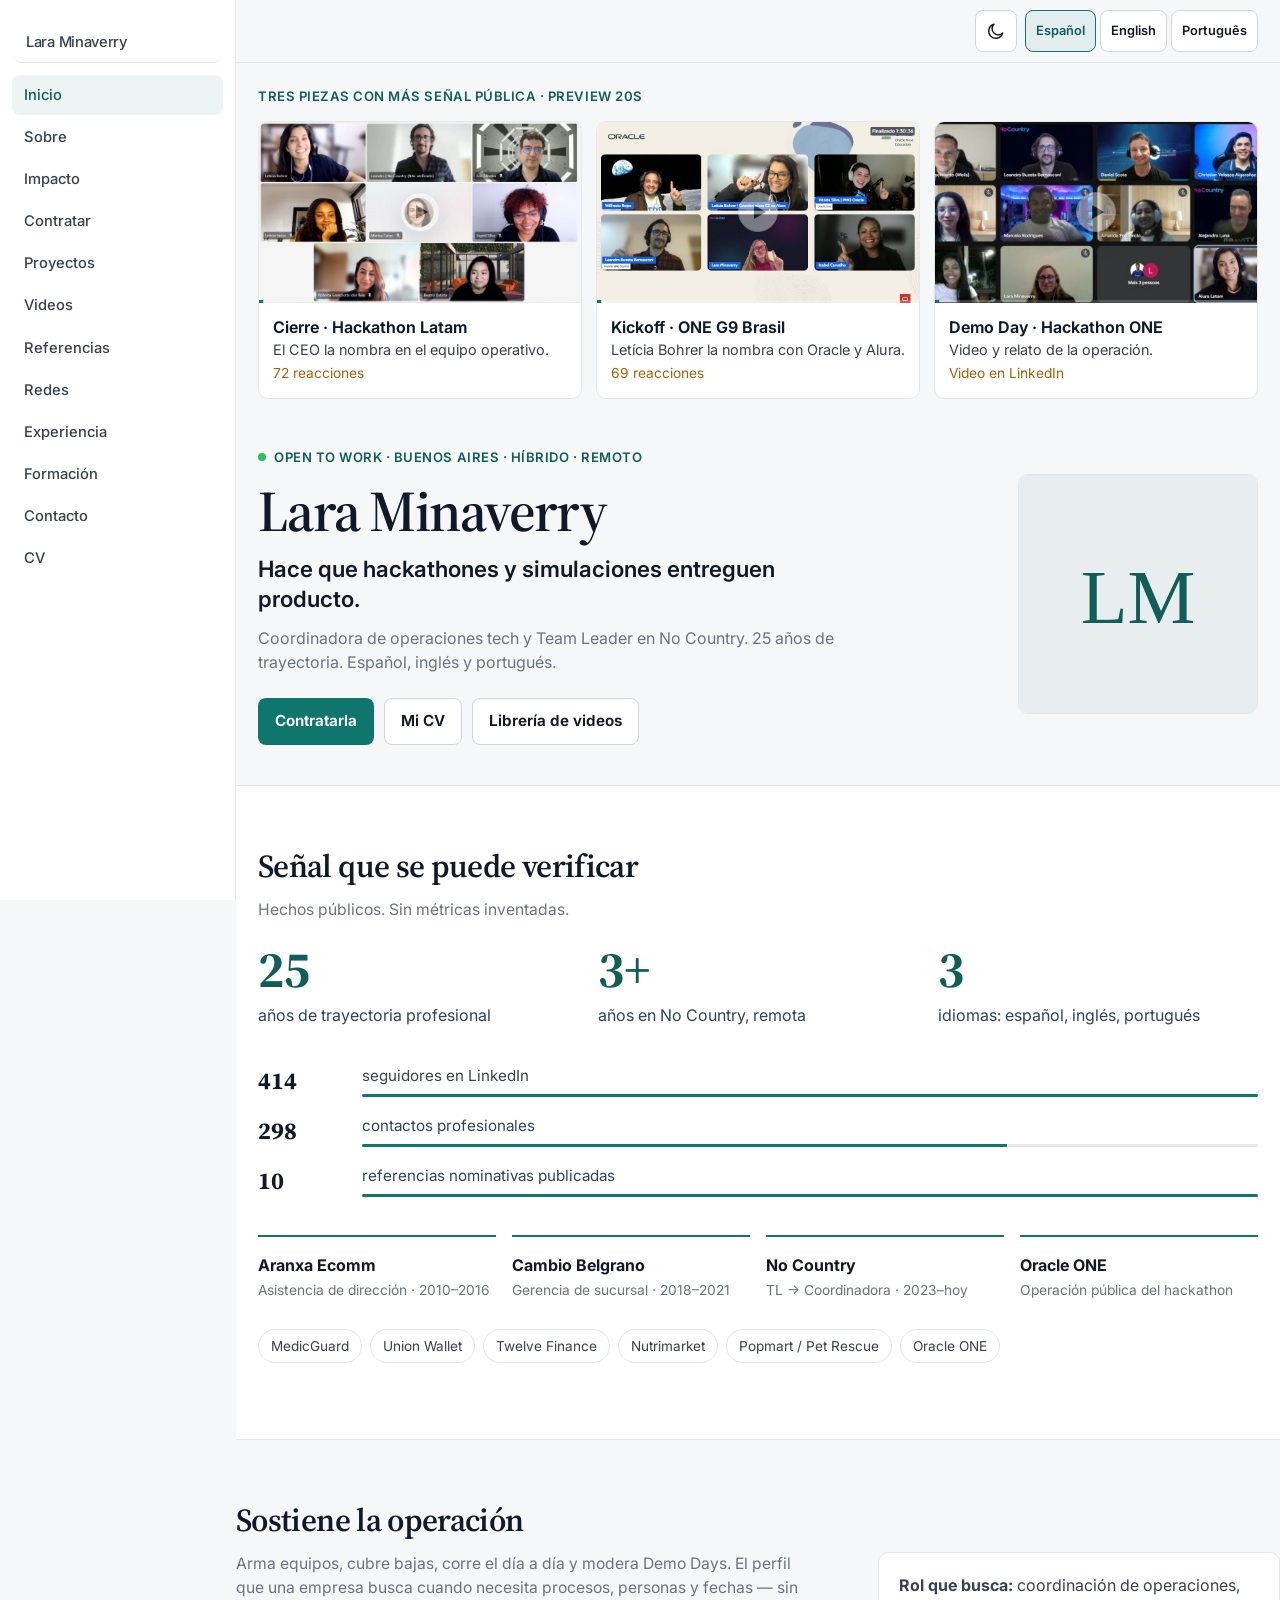
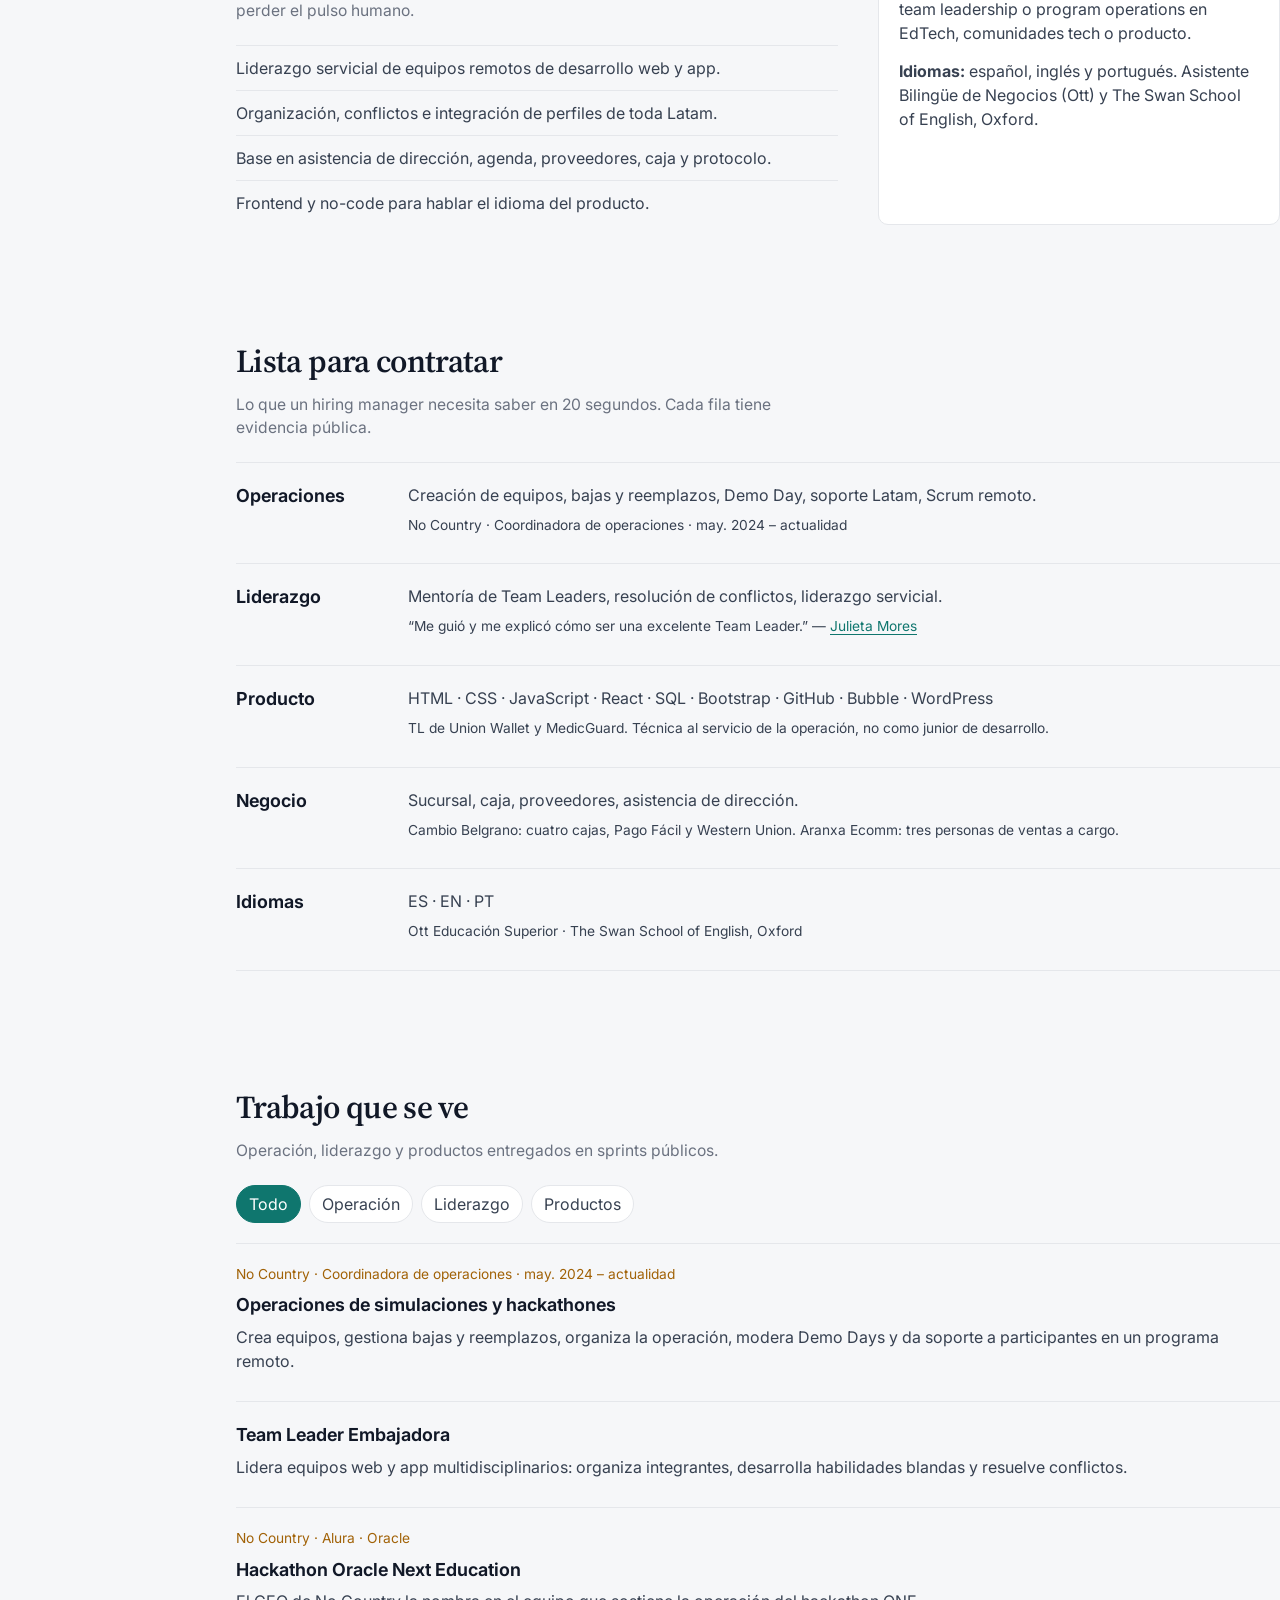
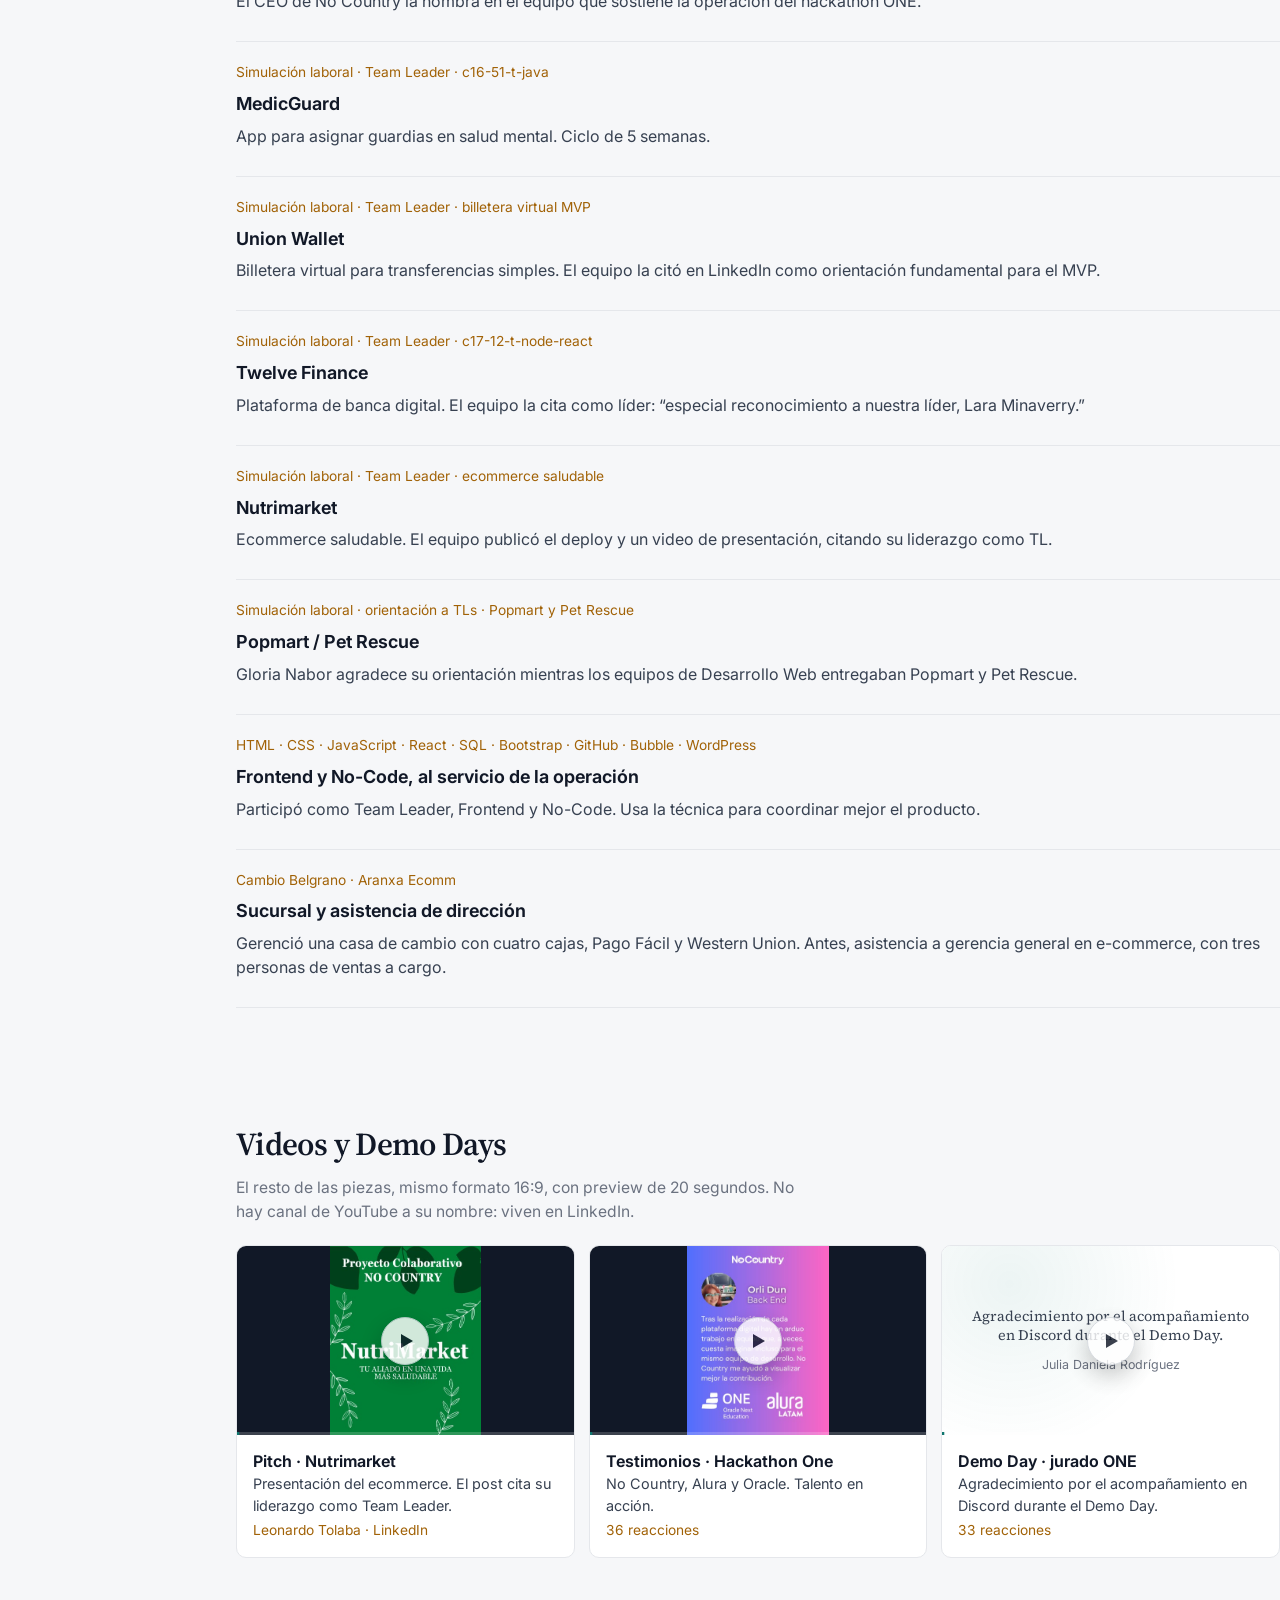
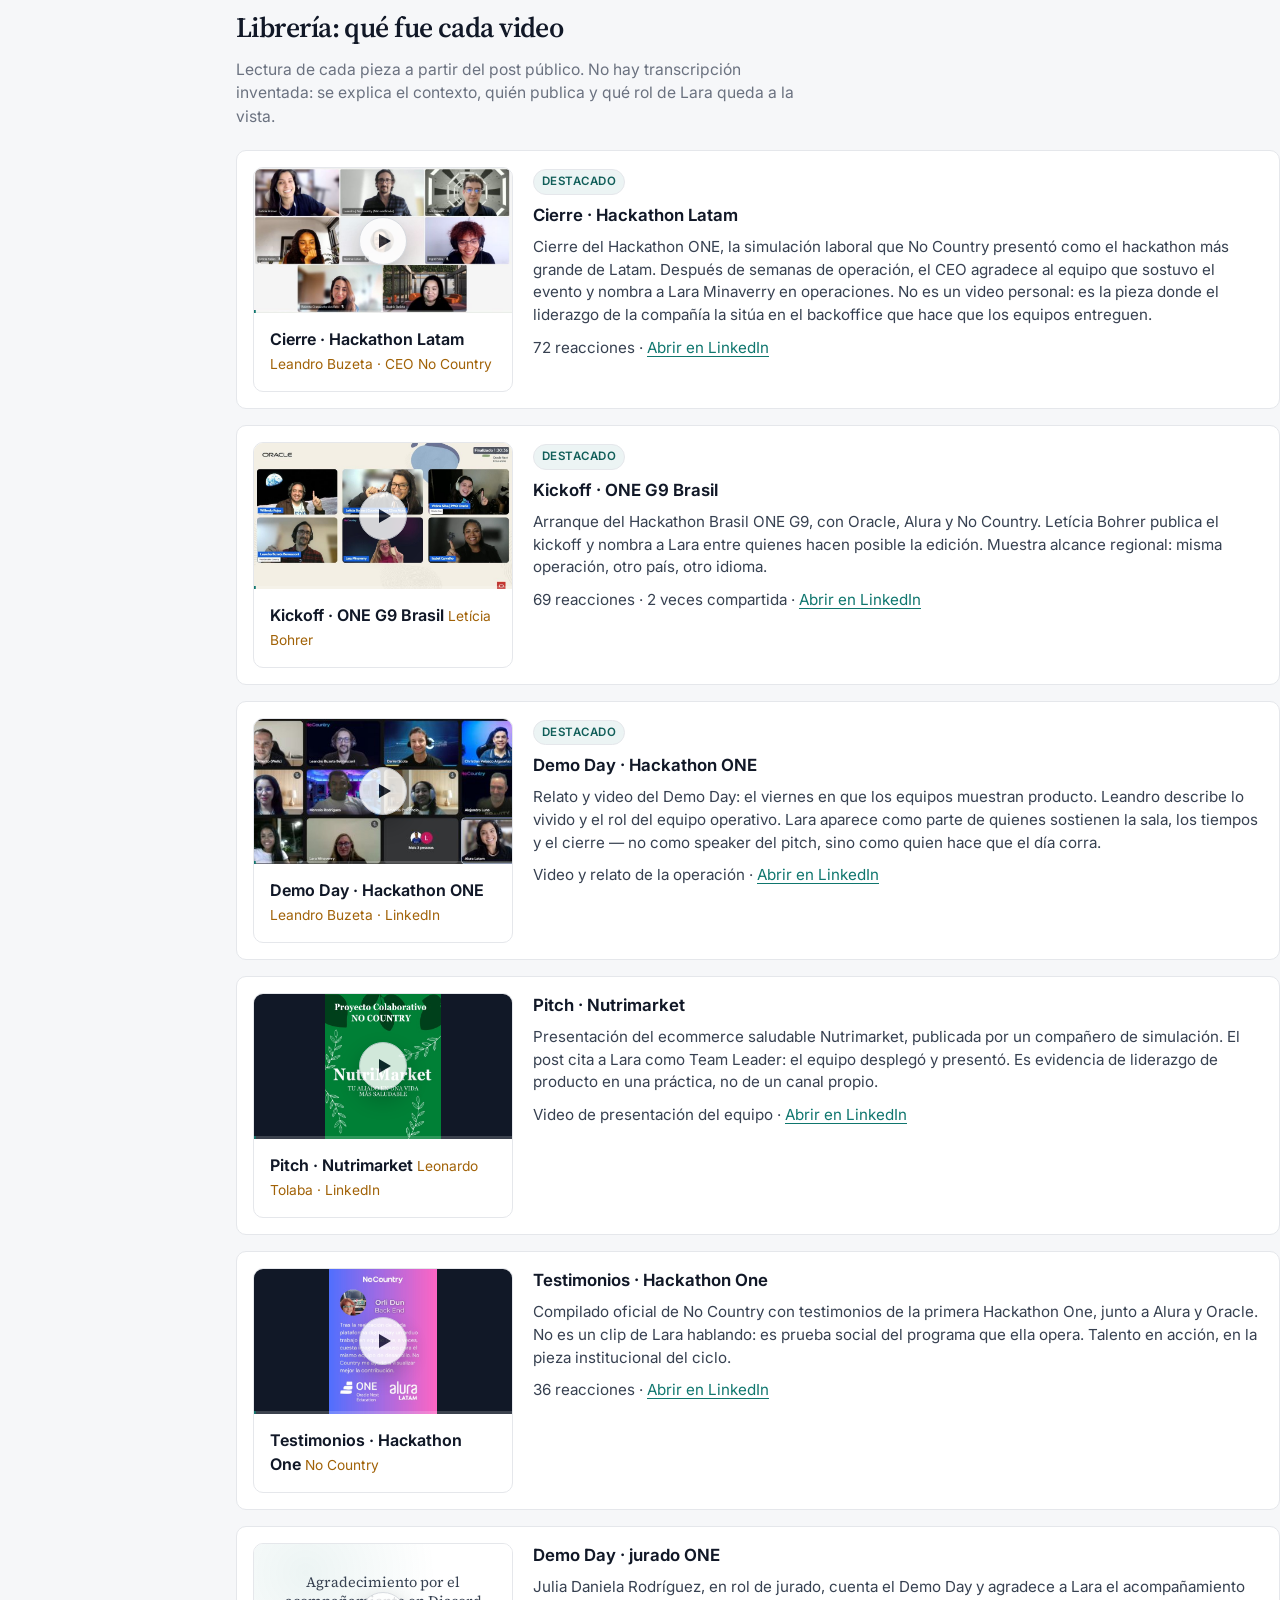
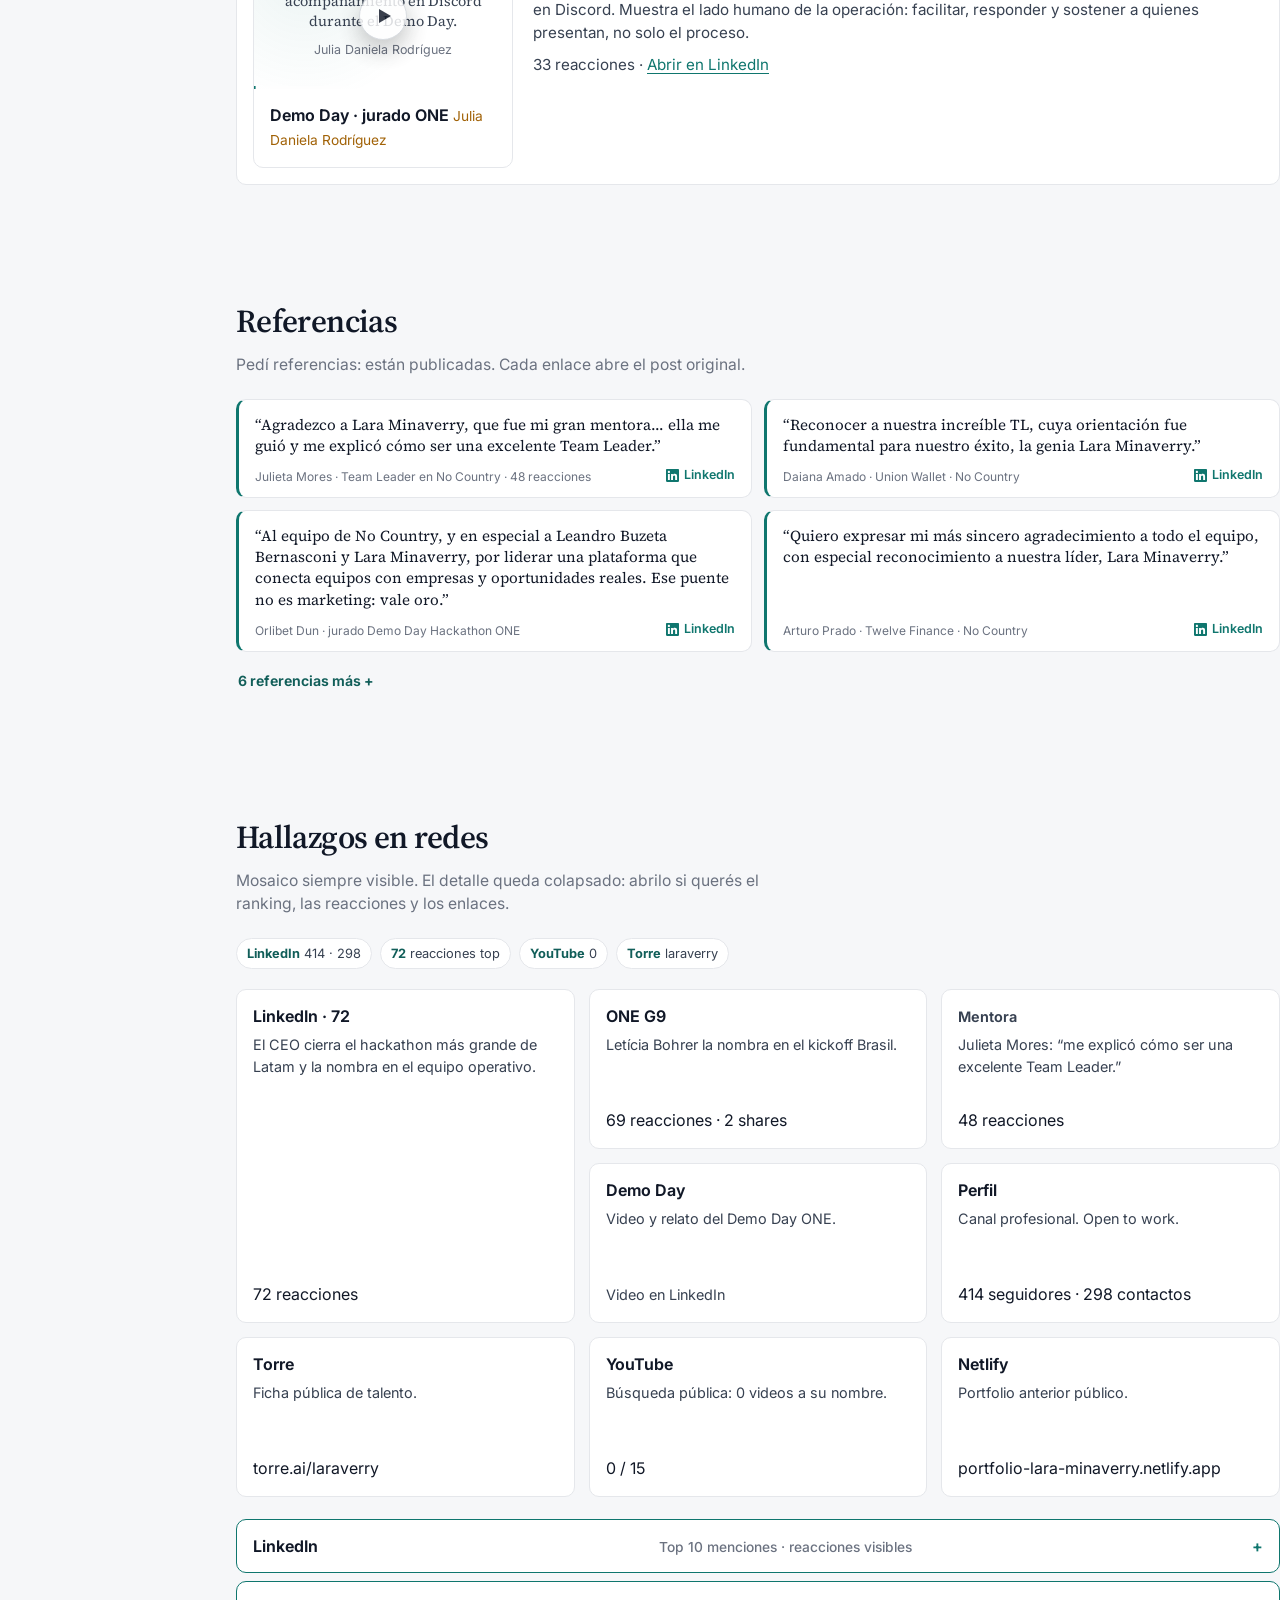
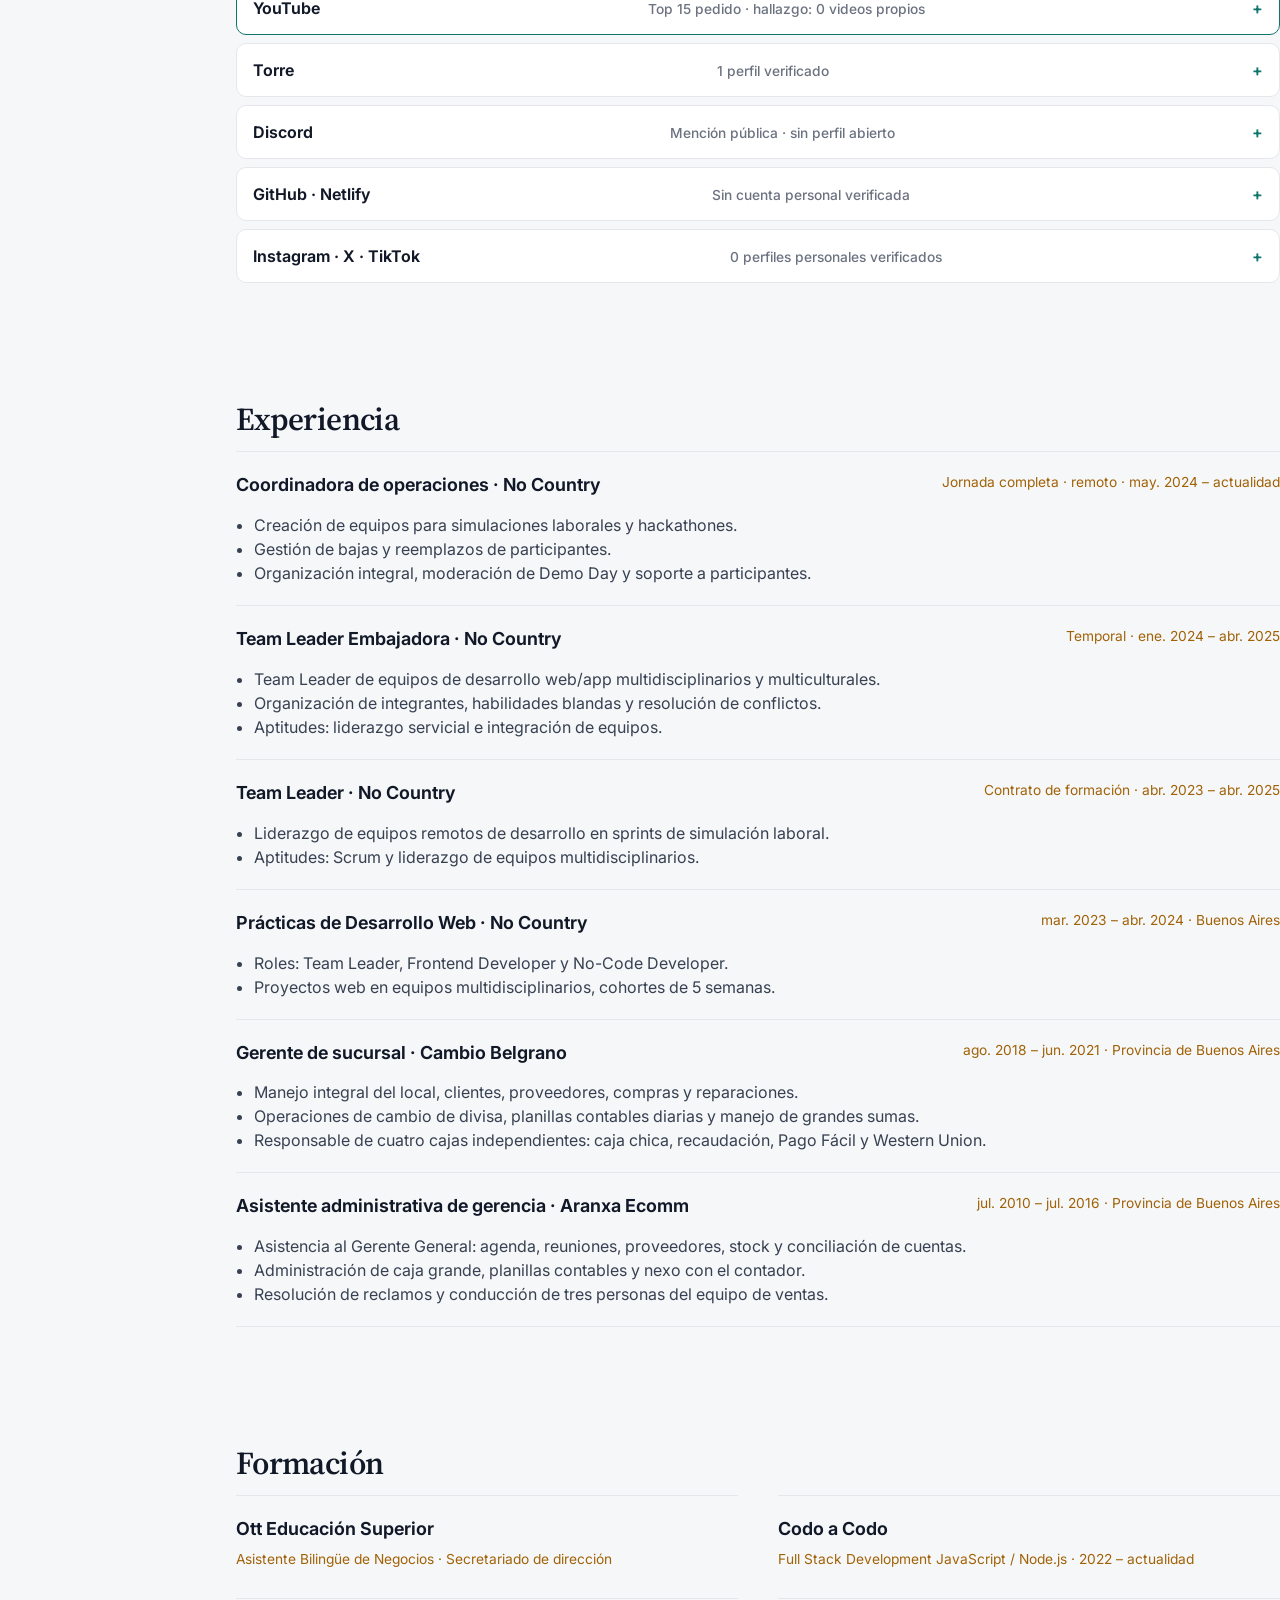
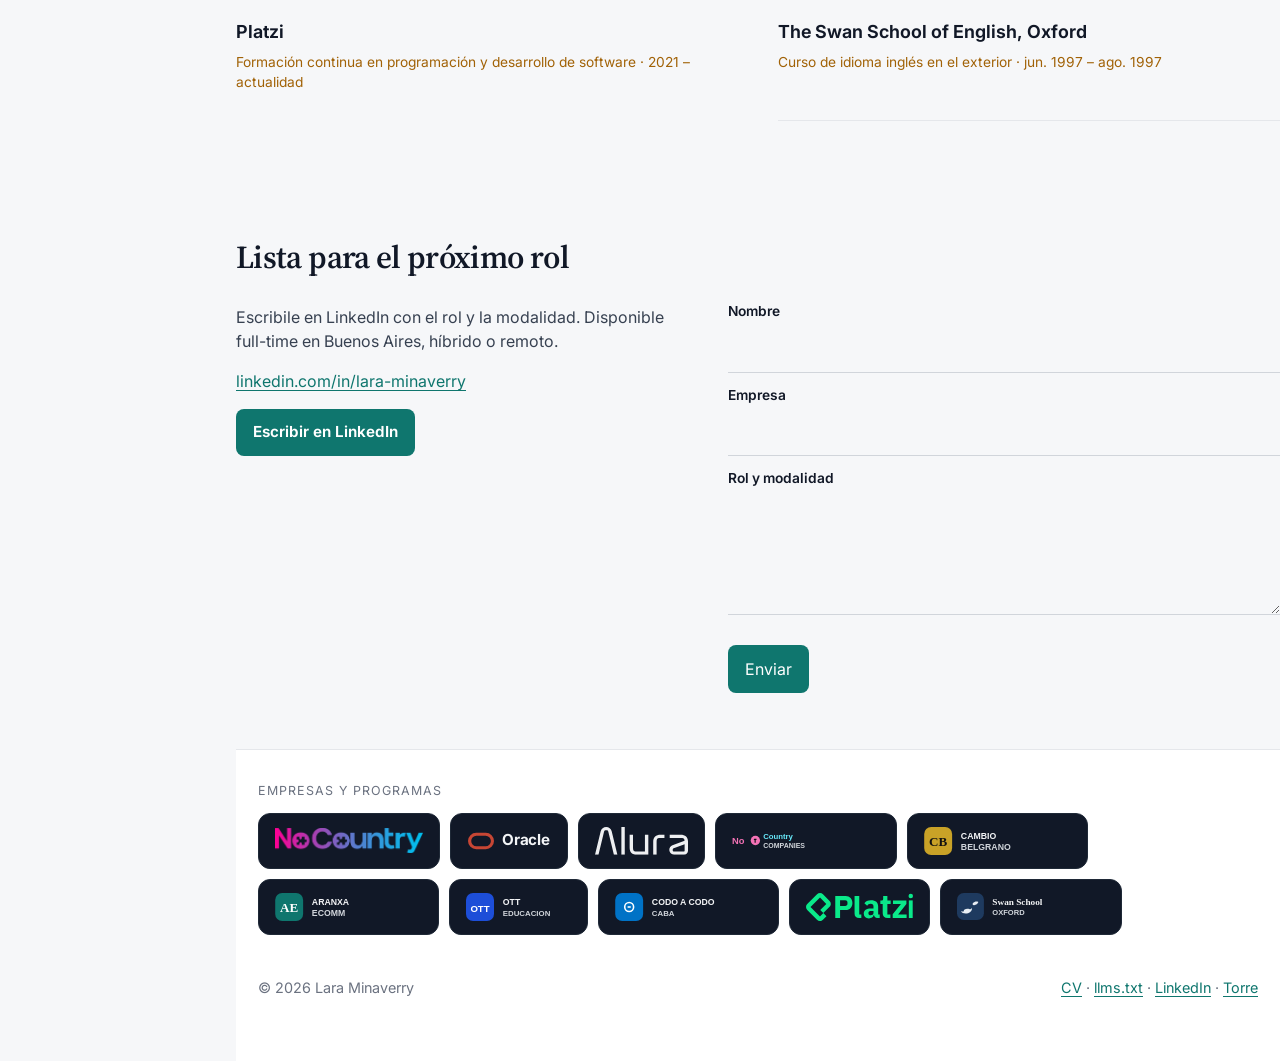
==== commit 0d290140: "Cambiar el tema a iconos de sol y luna, y los idiomas a sus nombres sin banderas. Co-authored-by: Cu" ====
--- a/index.html
+++ b/index.html
@@ -180,12 +180,13 @@
       </button>
       <div class="nav-actions">
         <button class="theme-toggle" id="theme-toggle" type="button" aria-label="Cambiar a modo oscuro">
-          <span class="es theme-to-dark">Oscuro</span>
-          <span class="en theme-to-dark">Dark</span>
-          <span class="pt theme-to-dark">Escuro</span>
-          <span class="es theme-to-light">Claro</span>
-          <span class="en theme-to-light">Light</span>
-          <span class="pt theme-to-light">Claro</span>
+          <svg class="theme-icon theme-to-dark" viewBox="0 0 24 24" aria-hidden="true">
+            <path d="M20 14.5A8.5 8.5 0 1 1 9.5 4 7 7 0 0 0 20 14.5z" fill="none" stroke="currentColor" stroke-width="1.8" stroke-linejoin="round"/>
+          </svg>
+          <svg class="theme-icon theme-to-light" viewBox="0 0 24 24" aria-hidden="true">
+            <circle cx="12" cy="12" r="4" fill="none" stroke="currentColor" stroke-width="1.8"/>
+            <path d="M12 2.5v1.8M12 19.7v1.8M4.93 4.93l1.27 1.27M17.8 17.8l1.27 1.27M2.5 12h1.8M19.7 12h1.8M4.93 19.07l1.27-1.27M17.8 6.2l1.27-1.27" fill="none" stroke="currentColor" stroke-width="1.8" stroke-linecap="round"/>
+          </svg>
         </button>
         <div class="lang-switch" role="group" aria-labelledby="lang-switch-label">
           <span id="lang-switch-label" class="visually-hidden">
@@ -193,18 +194,9 @@
             <span class="en">Language</span>
             <span class="pt">Idioma</span>
           </span>
-          <button type="button" class="lang-btn" data-lang="es" aria-pressed="true" aria-label="Español">
-            <svg class="flag" viewBox="0 0 16 11" aria-hidden="true"><rect width="16" height="11" fill="#74ACDF"/><rect y="3.67" width="16" height="3.66" fill="#fff"/><circle cx="8" cy="5.5" r="1.15" fill="#F6B40E"/></svg>
-            <span class="lang-code">ES</span>
-          </button>
-          <button type="button" class="lang-btn" data-lang="en" aria-pressed="false" aria-label="English">
-            <svg class="flag" viewBox="0 0 16 11" aria-hidden="true"><rect width="16" height="11" fill="#012169"/><rect x="6.6" width="2.8" height="11" fill="#fff"/><rect y="4.1" width="16" height="2.8" fill="#fff"/><rect x="7.1" width="1.8" height="11" fill="#C8102E"/><rect y="4.6" width="16" height="1.8" fill="#C8102E"/></svg>
-            <span class="lang-code">EN</span>
-          </button>
-          <button type="button" class="lang-btn" data-lang="pt" aria-pressed="false" aria-label="Português">
-            <svg class="flag" viewBox="0 0 16 11" aria-hidden="true"><rect width="16" height="11" fill="#009B3A"/><polygon points="8,1.2 14.8,5.5 8,9.8 1.2,5.5" fill="#FEDD00"/><circle cx="8" cy="5.5" r="1.85" fill="#002776"/></svg>
-            <span class="lang-code">PT</span>
-          </button>
+          <button type="button" class="lang-btn" data-lang="es" aria-pressed="true" aria-label="Español">Español</button>
+          <button type="button" class="lang-btn" data-lang="en" aria-pressed="false" aria-label="English">English</button>
+          <button type="button" class="lang-btn" data-lang="pt" aria-pressed="false" aria-label="Português">Português</button>
         </div>
       </div>
     </div>
--- a/css/styles.css
+++ b/css/styles.css
@@ -243,28 +243,34 @@
   align-items: center;
 }
 
+.theme-toggle {
+  display: inline-flex;
+  width: 42px;
+  height: 42px;
+  padding: 0;
+  align-items: center;
+  justify-content: center;
+}
+
+.theme-icon {
+  width: 20px;
+  height: 20px;
+  display: block;
+}
+
 .lang-btn {
   display: inline-flex;
   align-items: center;
-  gap: 6px;
+  justify-content: center;
   min-height: 42px;
-  padding: 6px 8px;
+  padding: 6px 10px;
+  font-size: 0.8rem;
 }
 
 .lang-btn[aria-pressed="true"] {
   border-color: var(--teal);
   background: var(--teal-wash);
   color: var(--teal-deep);
-}
-
-.flag {
-  width: 16px;
-  height: 11px;
-  border-radius: 2px;
-  flex-shrink: 0;
-  display: block;
-  box-shadow: 0 0 0 1px rgba(0, 0, 0, 0.12);
-  overflow: hidden;
 }
 
 .hamburger {
@@ -1359,17 +1365,14 @@
   }
 
   .theme-toggle {
+    width: 42px;
     min-height: 42px;
-    padding: 6px 9px;
-    font-size: 0.78rem;
+    padding: 0;
   }
 
   .lang-btn {
-    padding: 6px 7px;
-  }
-
-  .lang-code {
-    display: none;
+    padding: 6px 8px;
+    font-size: 0.74rem;
   }
 }
 
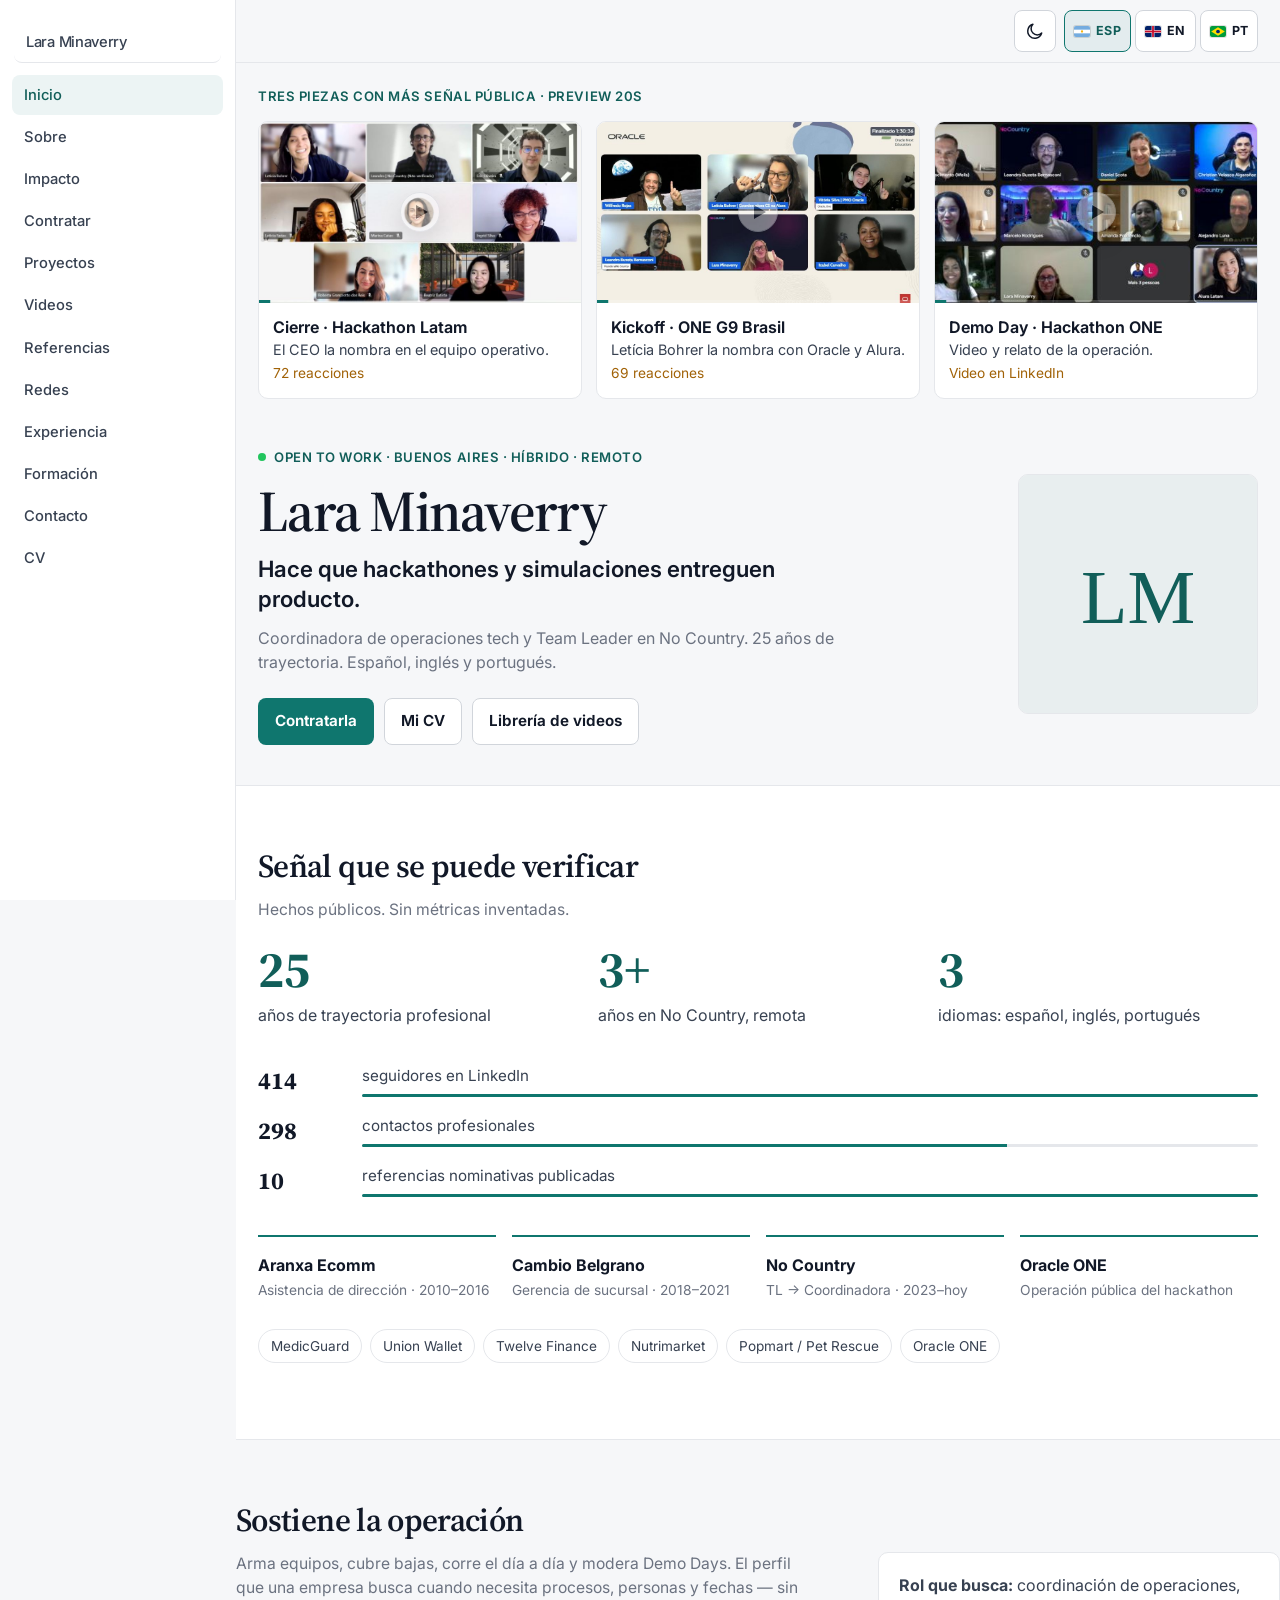
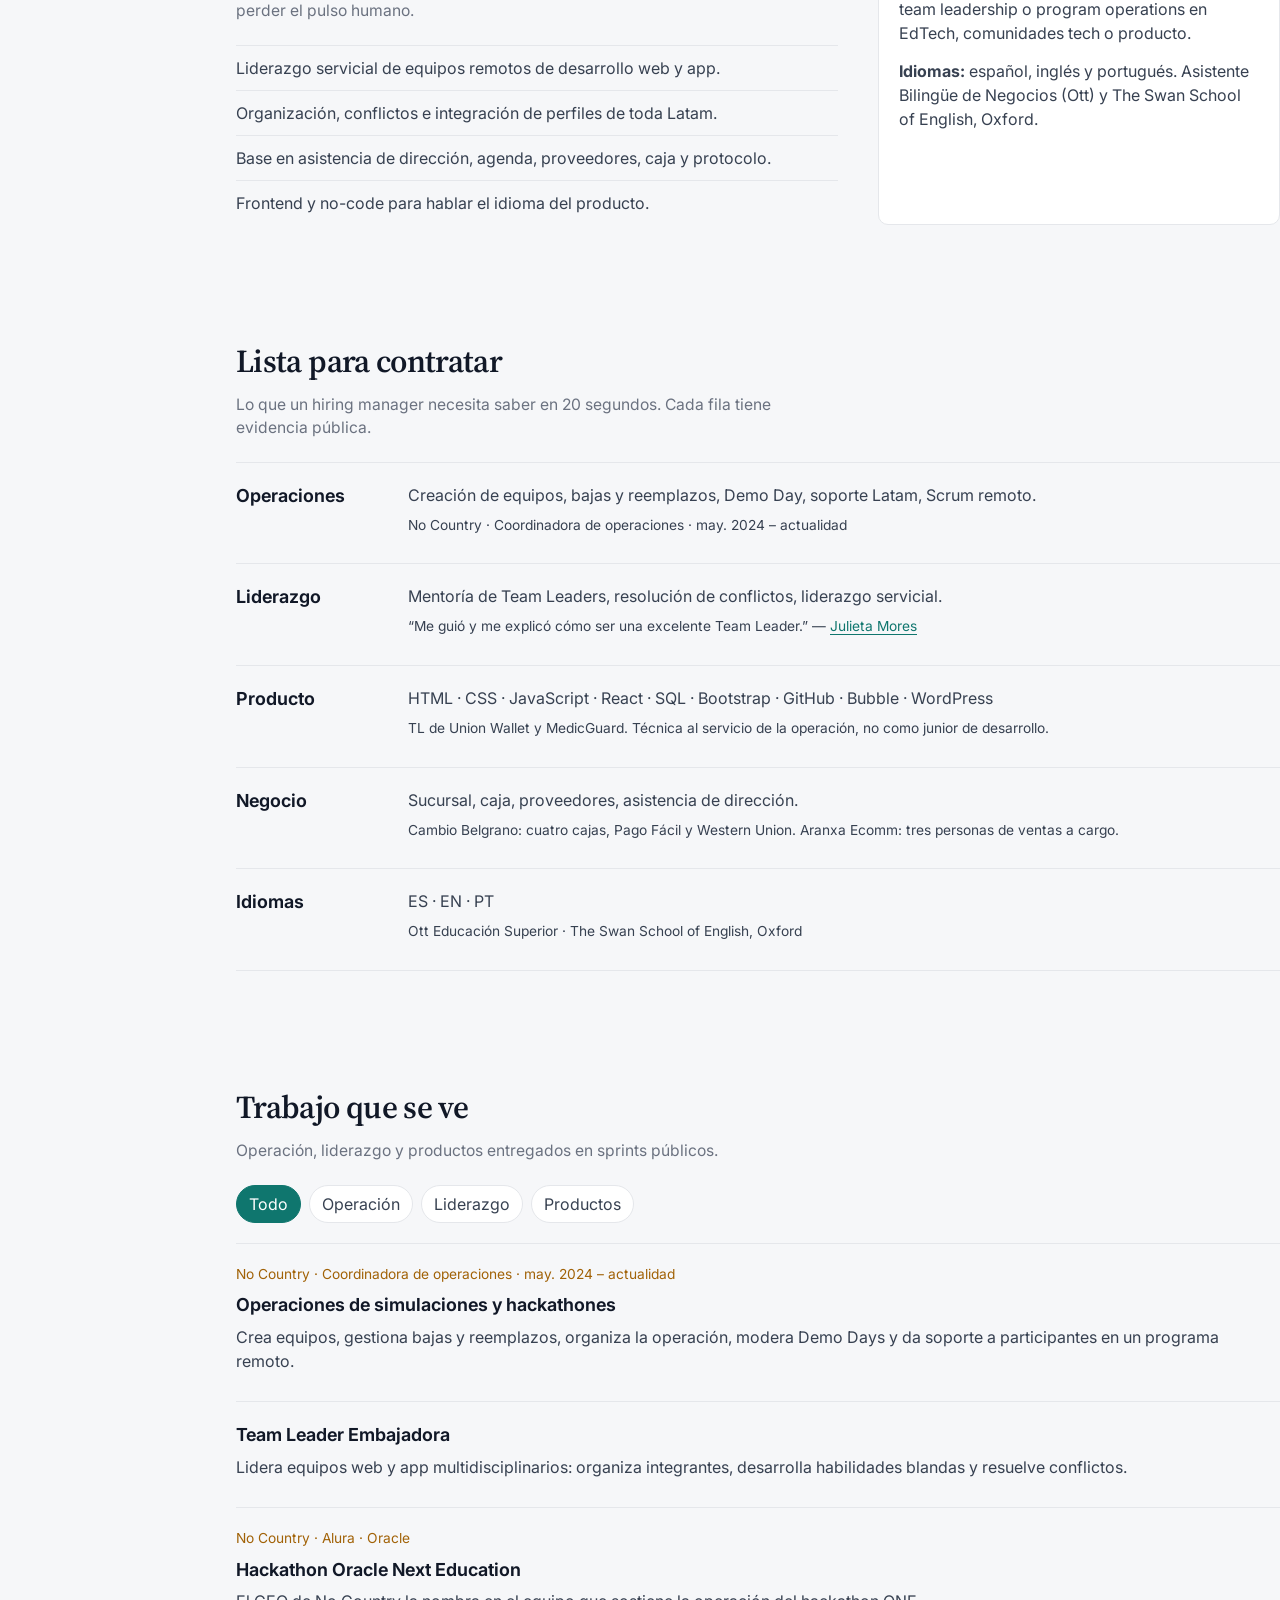
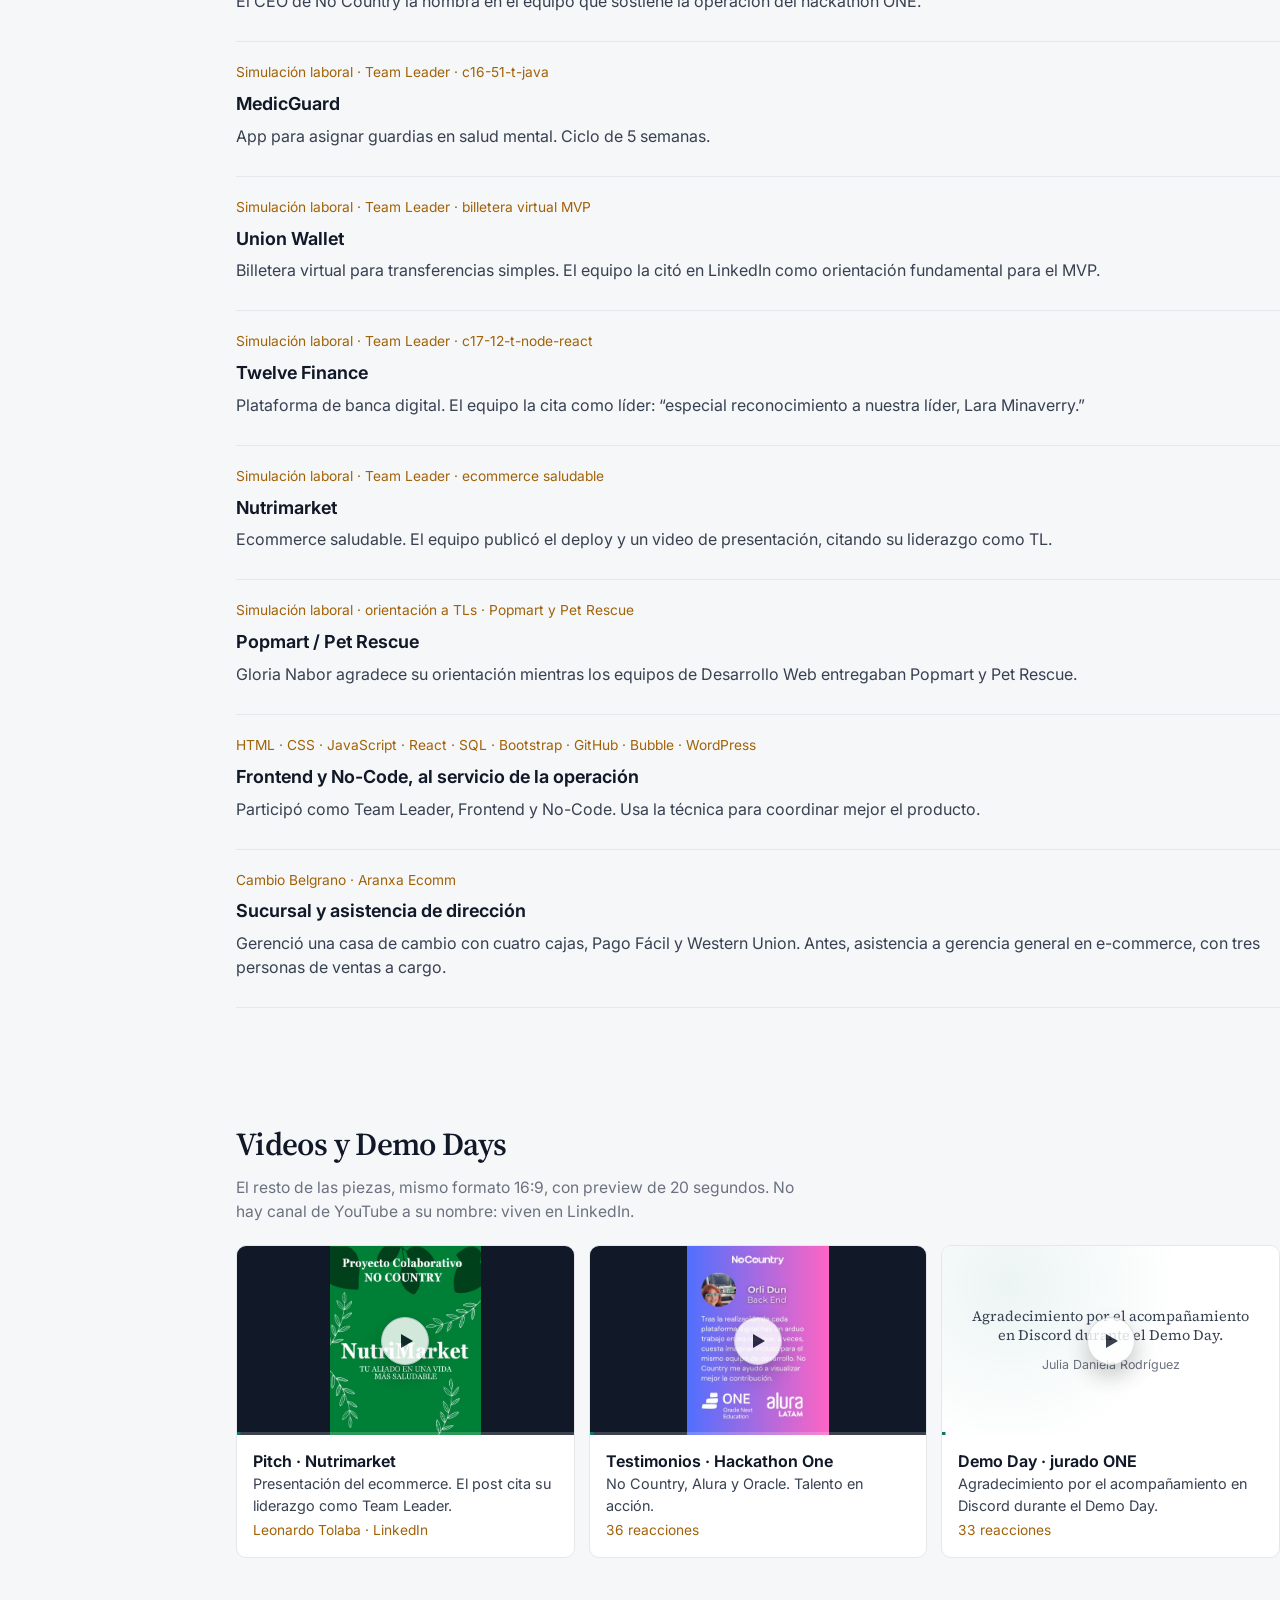
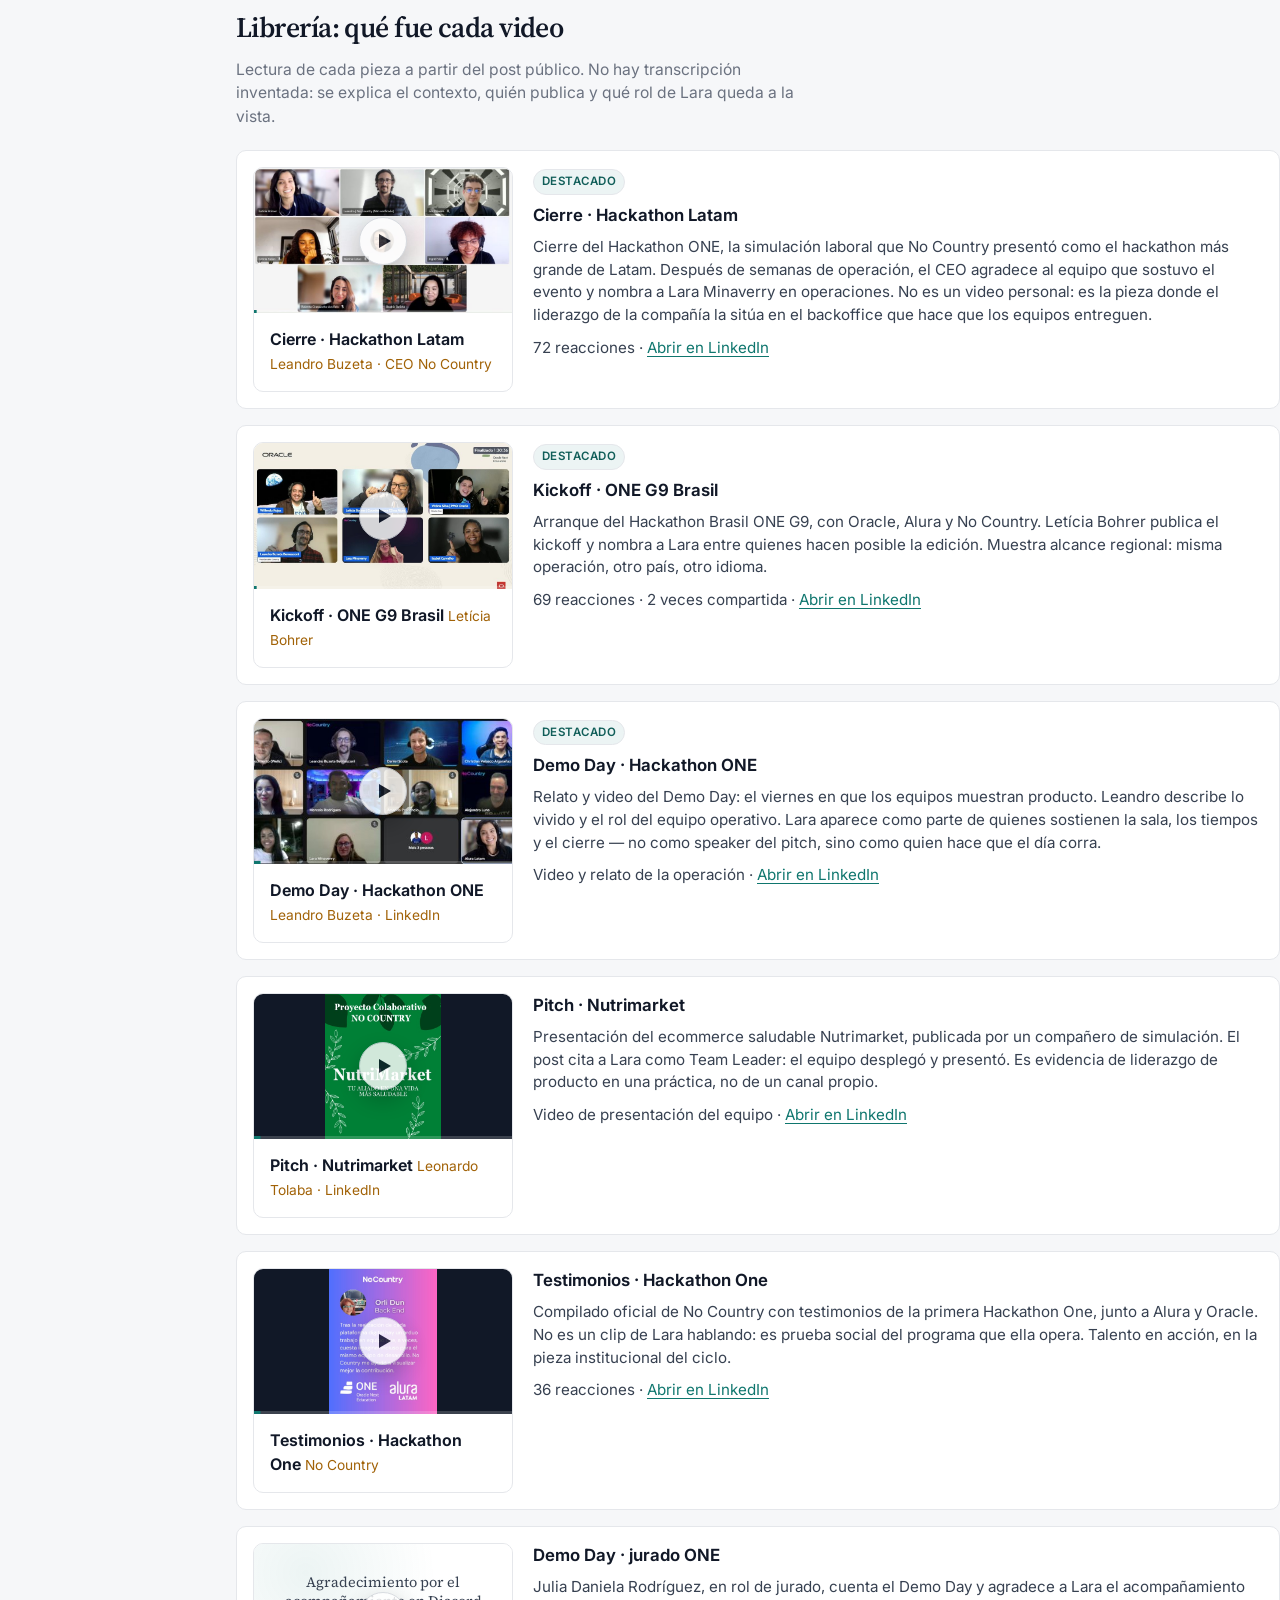
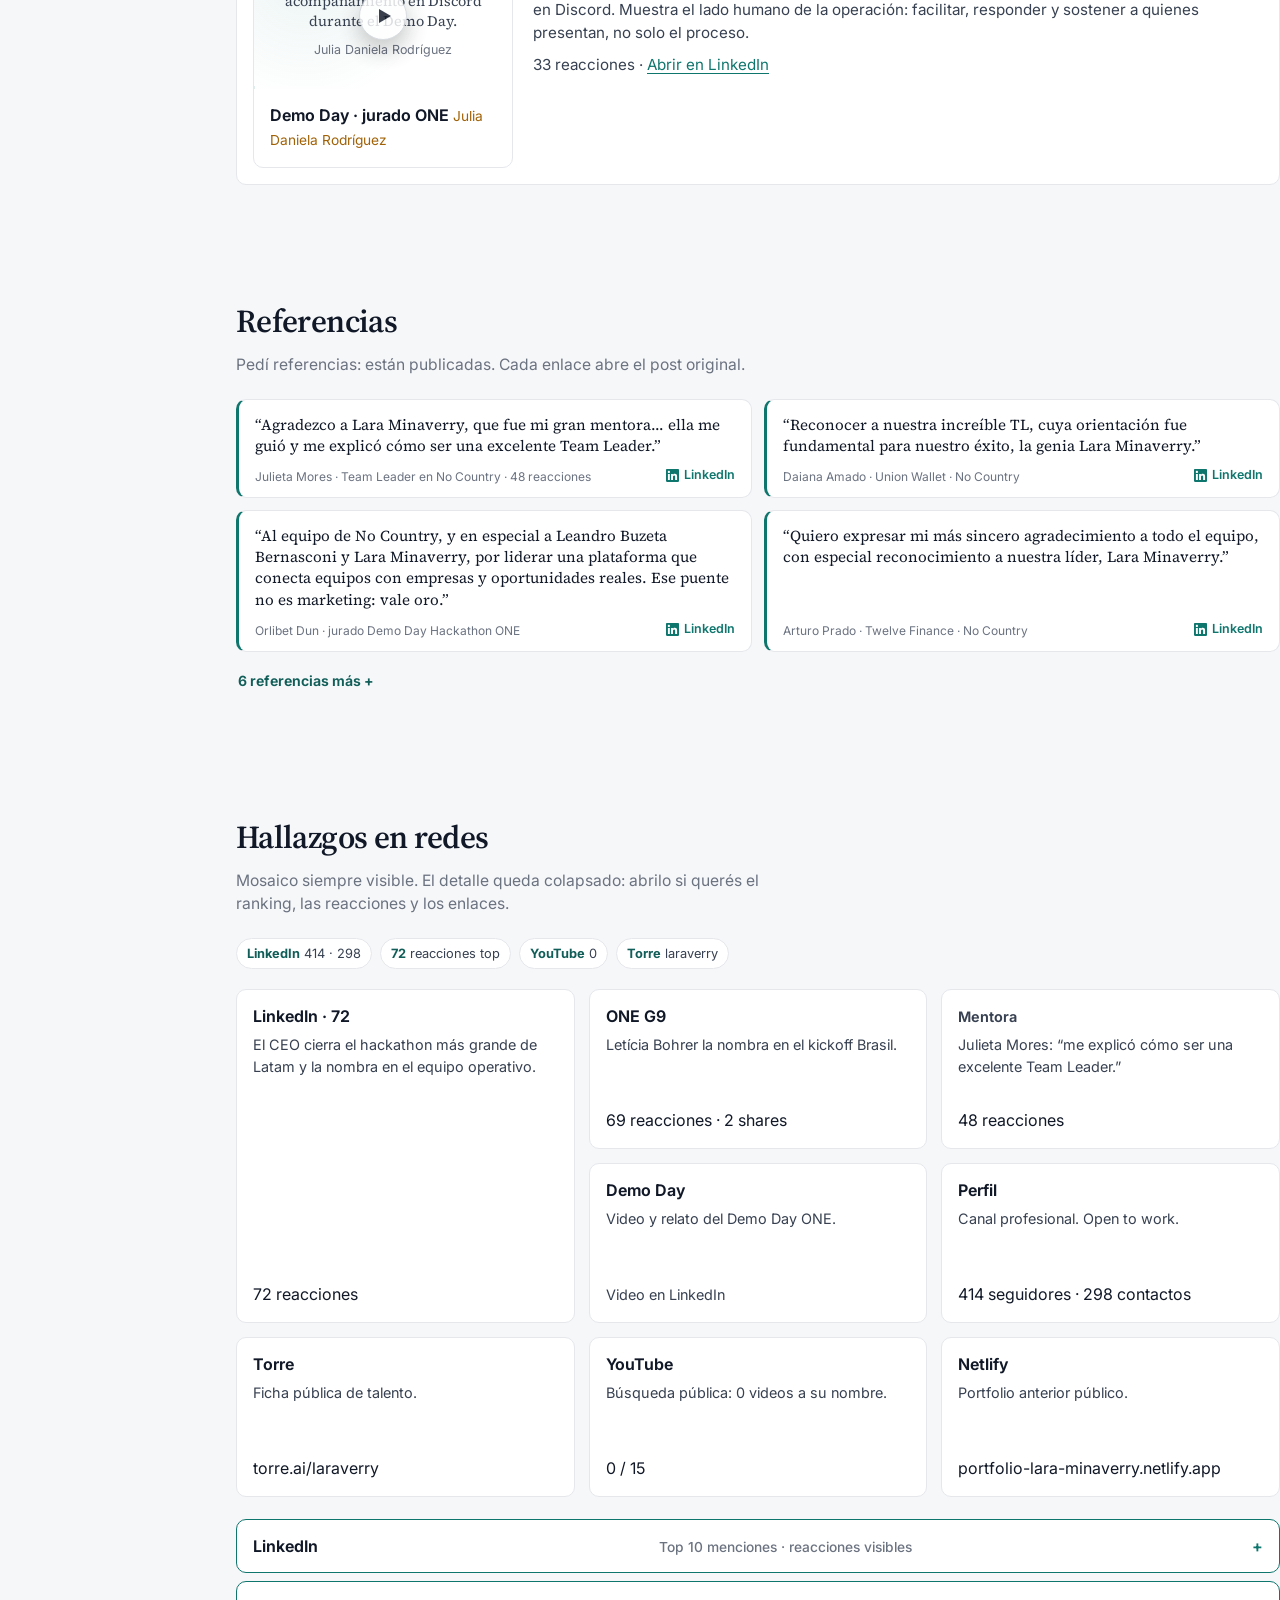
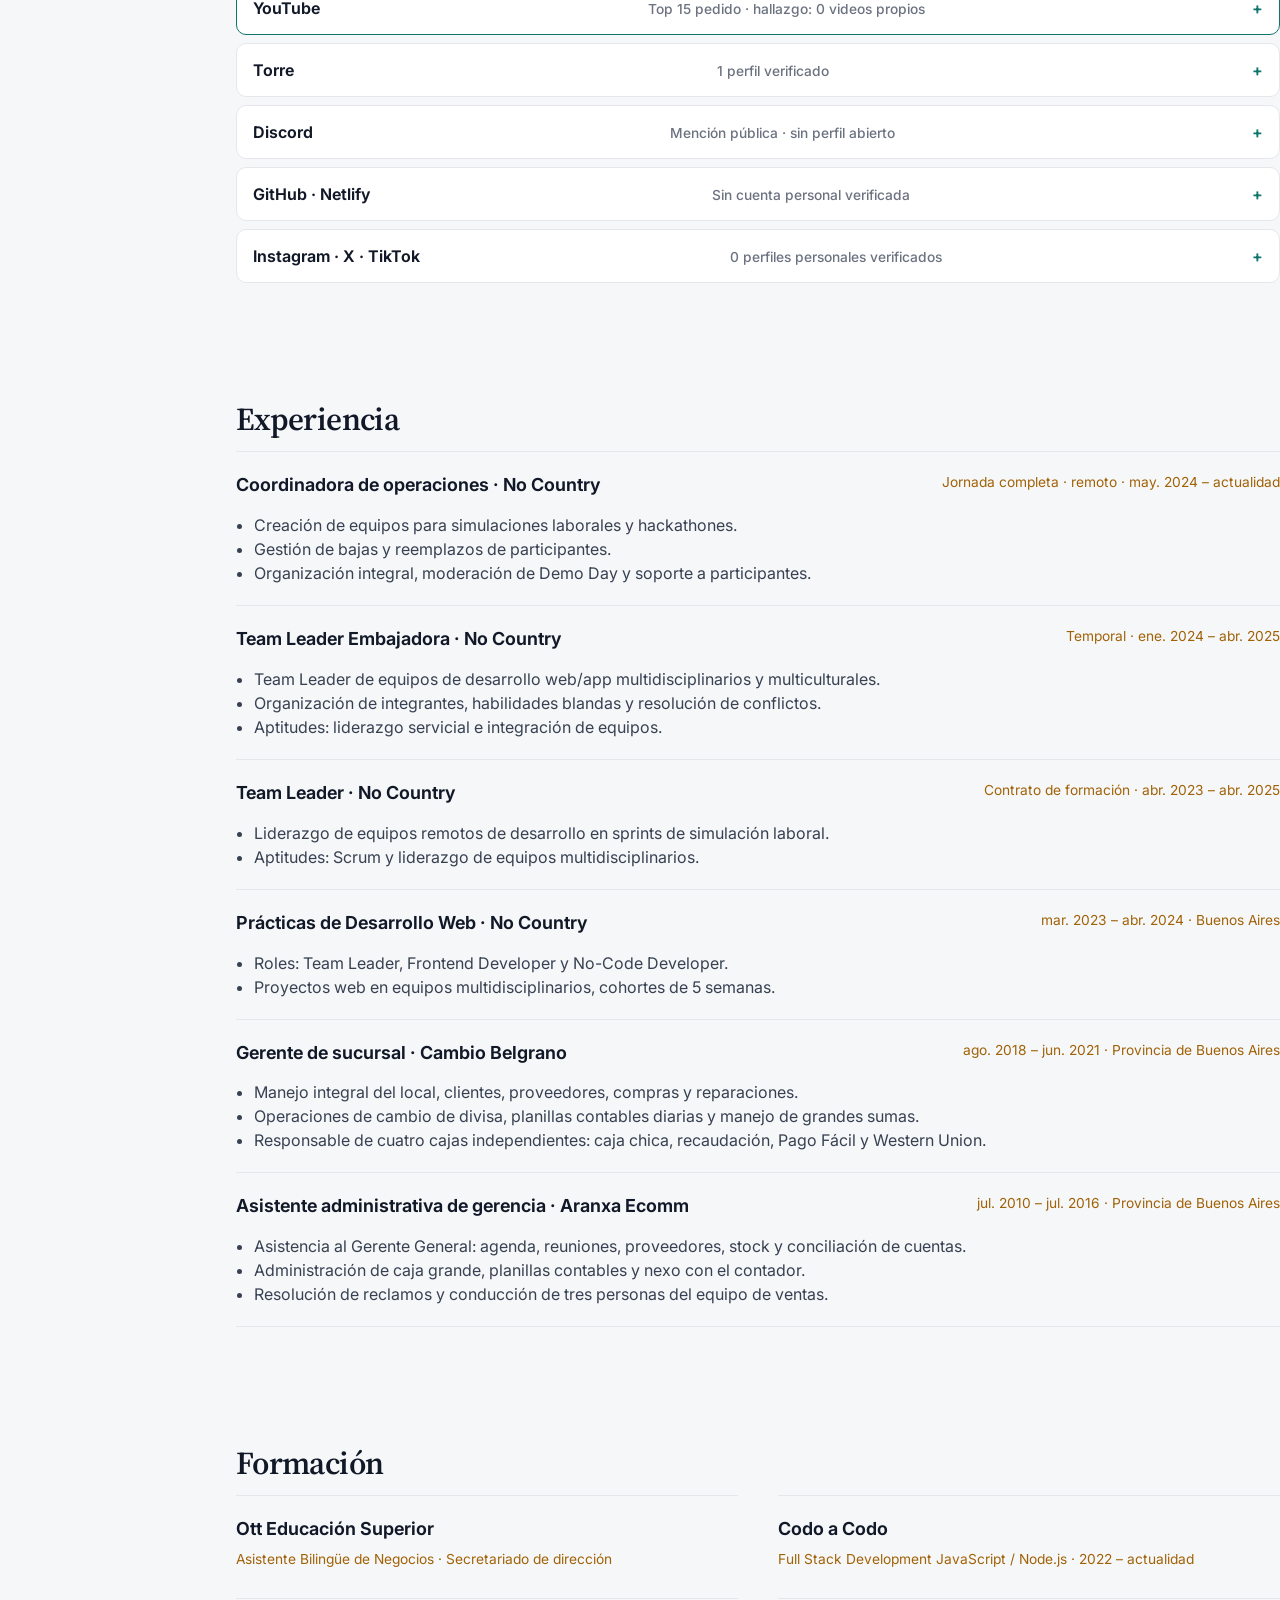
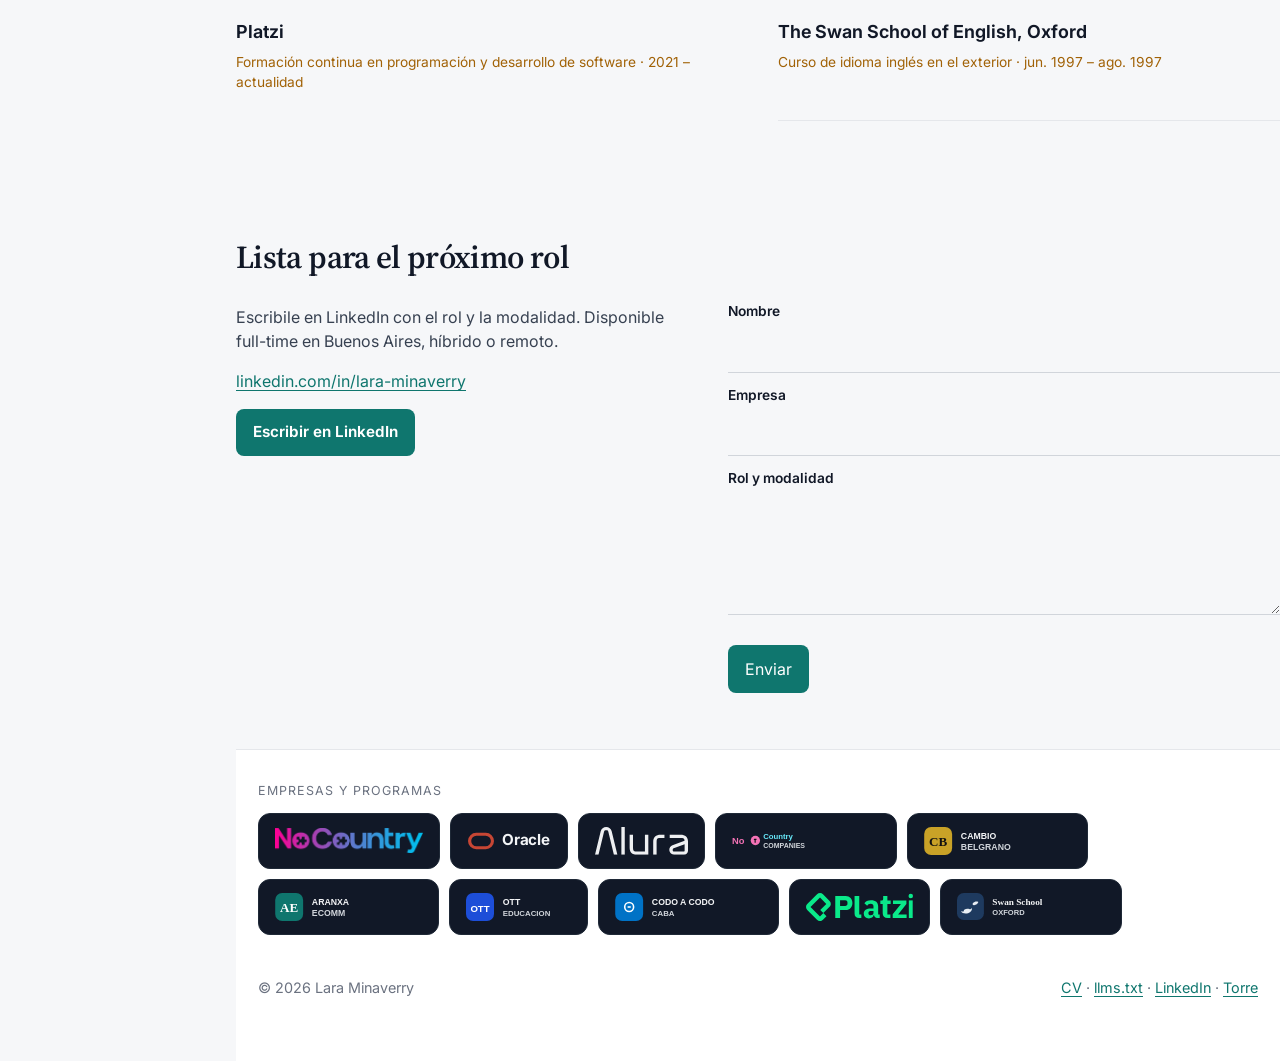
==== commit e23a0d79: "Mostrar idiomas con bandera más ESP, EN y PT, sin el nombre completo. Co-authored-by: Cursor <cursor" ====
--- a/index.html
+++ b/index.html
@@ -194,9 +194,18 @@
             <span class="en">Language</span>
             <span class="pt">Idioma</span>
           </span>
-          <button type="button" class="lang-btn" data-lang="es" aria-pressed="true" aria-label="Español">Español</button>
-          <button type="button" class="lang-btn" data-lang="en" aria-pressed="false" aria-label="English">English</button>
-          <button type="button" class="lang-btn" data-lang="pt" aria-pressed="false" aria-label="Português">Português</button>
+          <button type="button" class="lang-btn" data-lang="es" aria-pressed="true" aria-label="Español">
+            <svg class="flag" viewBox="0 0 16 11" aria-hidden="true"><rect width="16" height="11" fill="#74ACDF"/><rect y="3.67" width="16" height="3.66" fill="#fff"/><circle cx="8" cy="5.5" r="1.15" fill="#F6B40E"/></svg>
+            <span class="lang-code">ESP</span>
+          </button>
+          <button type="button" class="lang-btn" data-lang="en" aria-pressed="false" aria-label="English">
+            <svg class="flag" viewBox="0 0 16 11" aria-hidden="true"><rect width="16" height="11" fill="#012169"/><rect x="6.6" width="2.8" height="11" fill="#fff"/><rect y="4.1" width="16" height="2.8" fill="#fff"/><rect x="7.1" width="1.8" height="11" fill="#C8102E"/><rect y="4.6" width="16" height="1.8" fill="#C8102E"/></svg>
+            <span class="lang-code">EN</span>
+          </button>
+          <button type="button" class="lang-btn" data-lang="pt" aria-pressed="false" aria-label="Português">
+            <svg class="flag" viewBox="0 0 16 11" aria-hidden="true"><rect width="16" height="11" fill="#009B3A"/><polygon points="8,1.2 14.8,5.5 8,9.8 1.2,5.5" fill="#FEDD00"/><circle cx="8" cy="5.5" r="1.85" fill="#002776"/></svg>
+            <span class="lang-code">PT</span>
+          </button>
         </div>
       </div>
     </div>
--- a/css/styles.css
+++ b/css/styles.css
@@ -262,15 +262,31 @@
   display: inline-flex;
   align-items: center;
   justify-content: center;
+  gap: 6px;
   min-height: 42px;
-  padding: 6px 10px;
-  font-size: 0.8rem;
+  padding: 6px 9px;
+  font-size: 0.78rem;
+  letter-spacing: 0.02em;
 }
 
 .lang-btn[aria-pressed="true"] {
   border-color: var(--teal);
   background: var(--teal-wash);
   color: var(--teal-deep);
+}
+
+.flag {
+  width: 16px;
+  height: 11px;
+  border-radius: 2px;
+  flex-shrink: 0;
+  display: block;
+  box-shadow: 0 0 0 1px rgba(0, 0, 0, 0.12);
+  overflow: hidden;
+}
+
+.lang-code {
+  font-weight: 700;
 }
 
 .hamburger {
@@ -1371,8 +1387,12 @@
   }
 
   .lang-btn {
-    padding: 6px 8px;
-    font-size: 0.74rem;
+    padding: 6px 7px;
+    gap: 5px;
+  }
+
+  .lang-code {
+    font-size: 0.72rem;
   }
 }
 
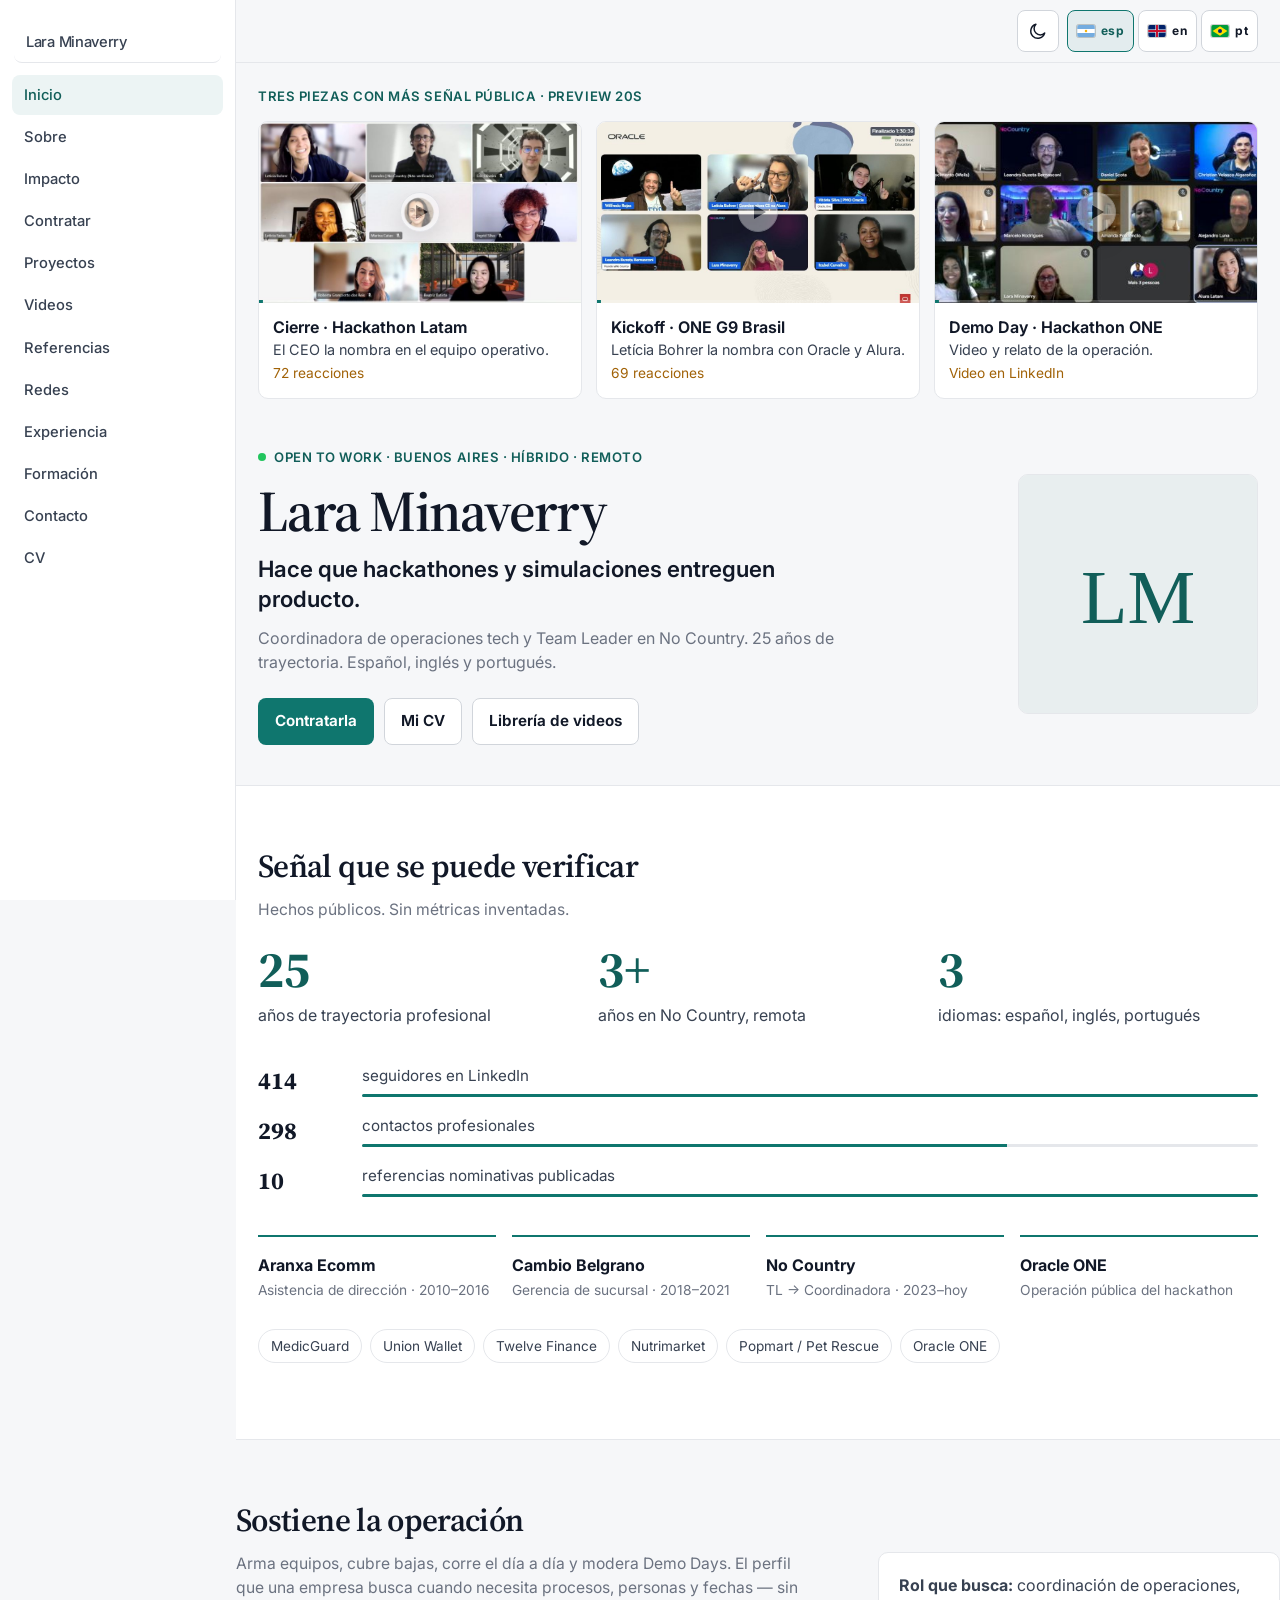
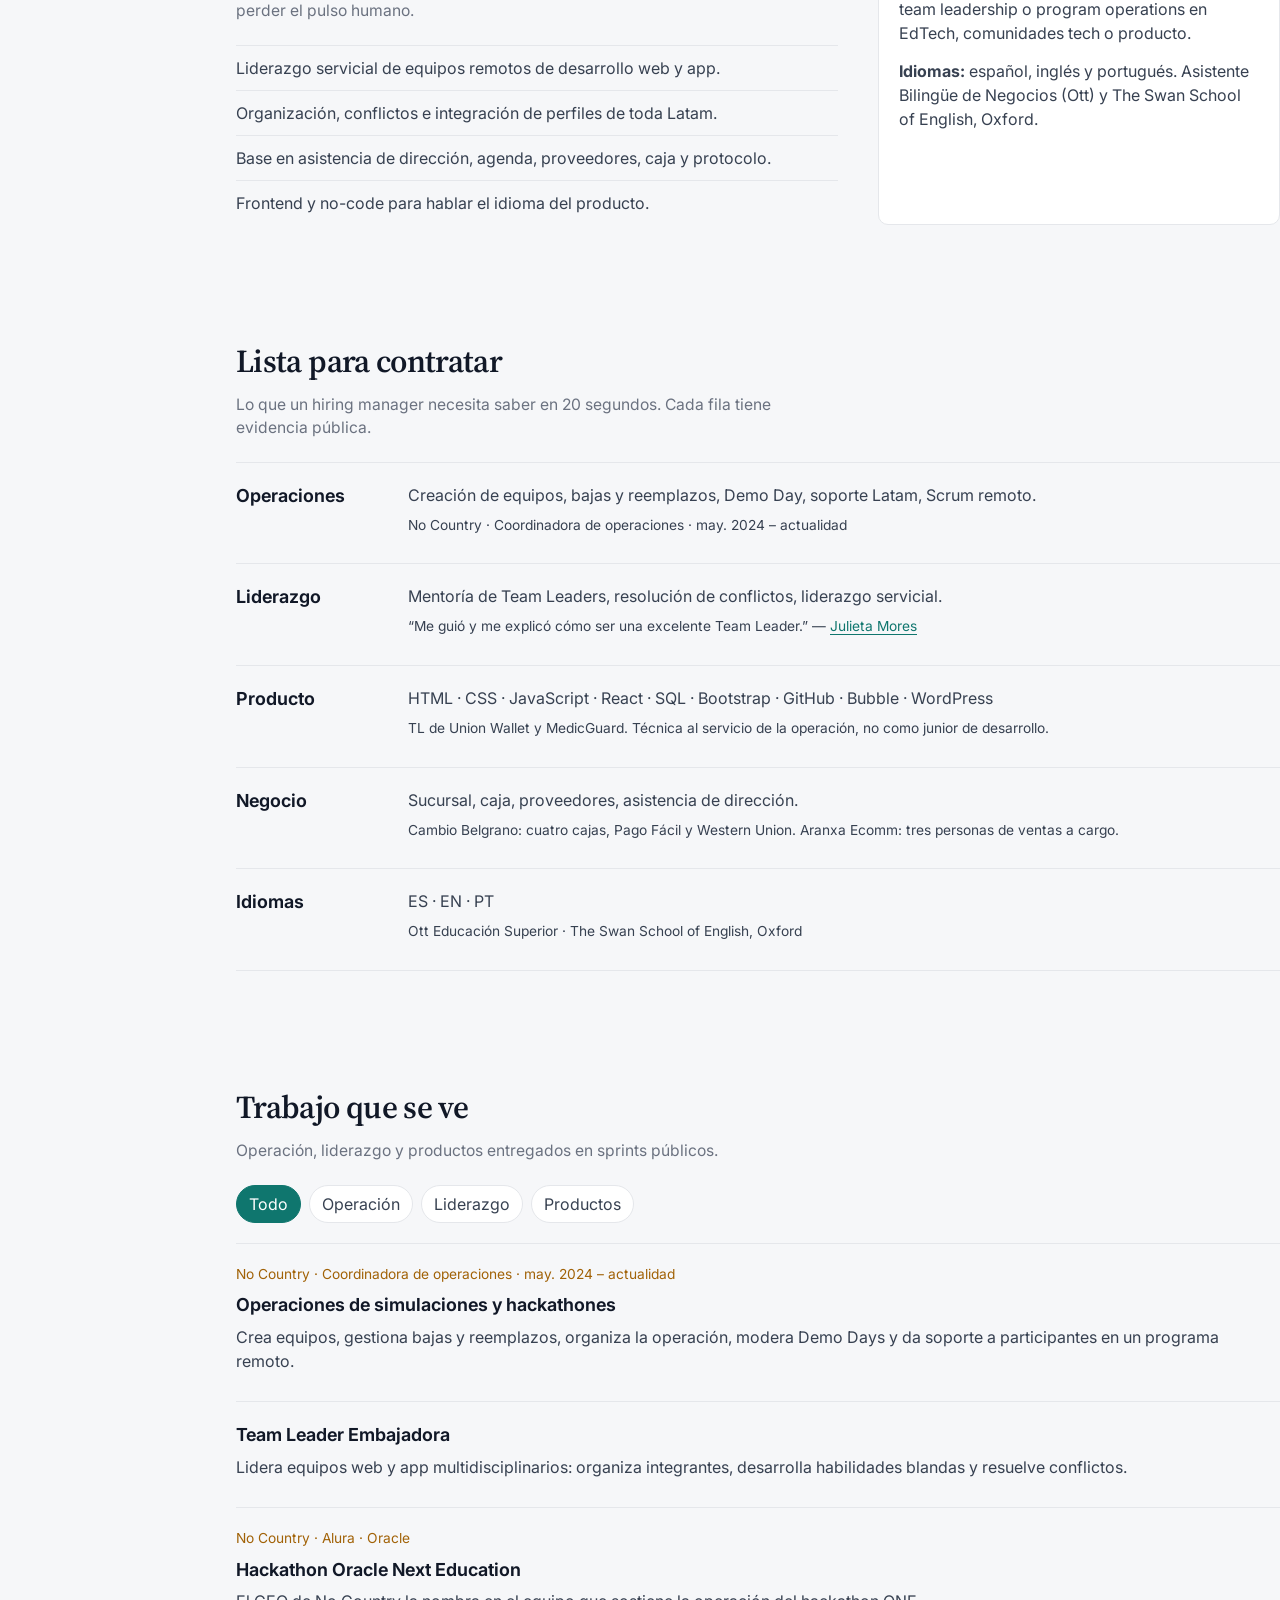
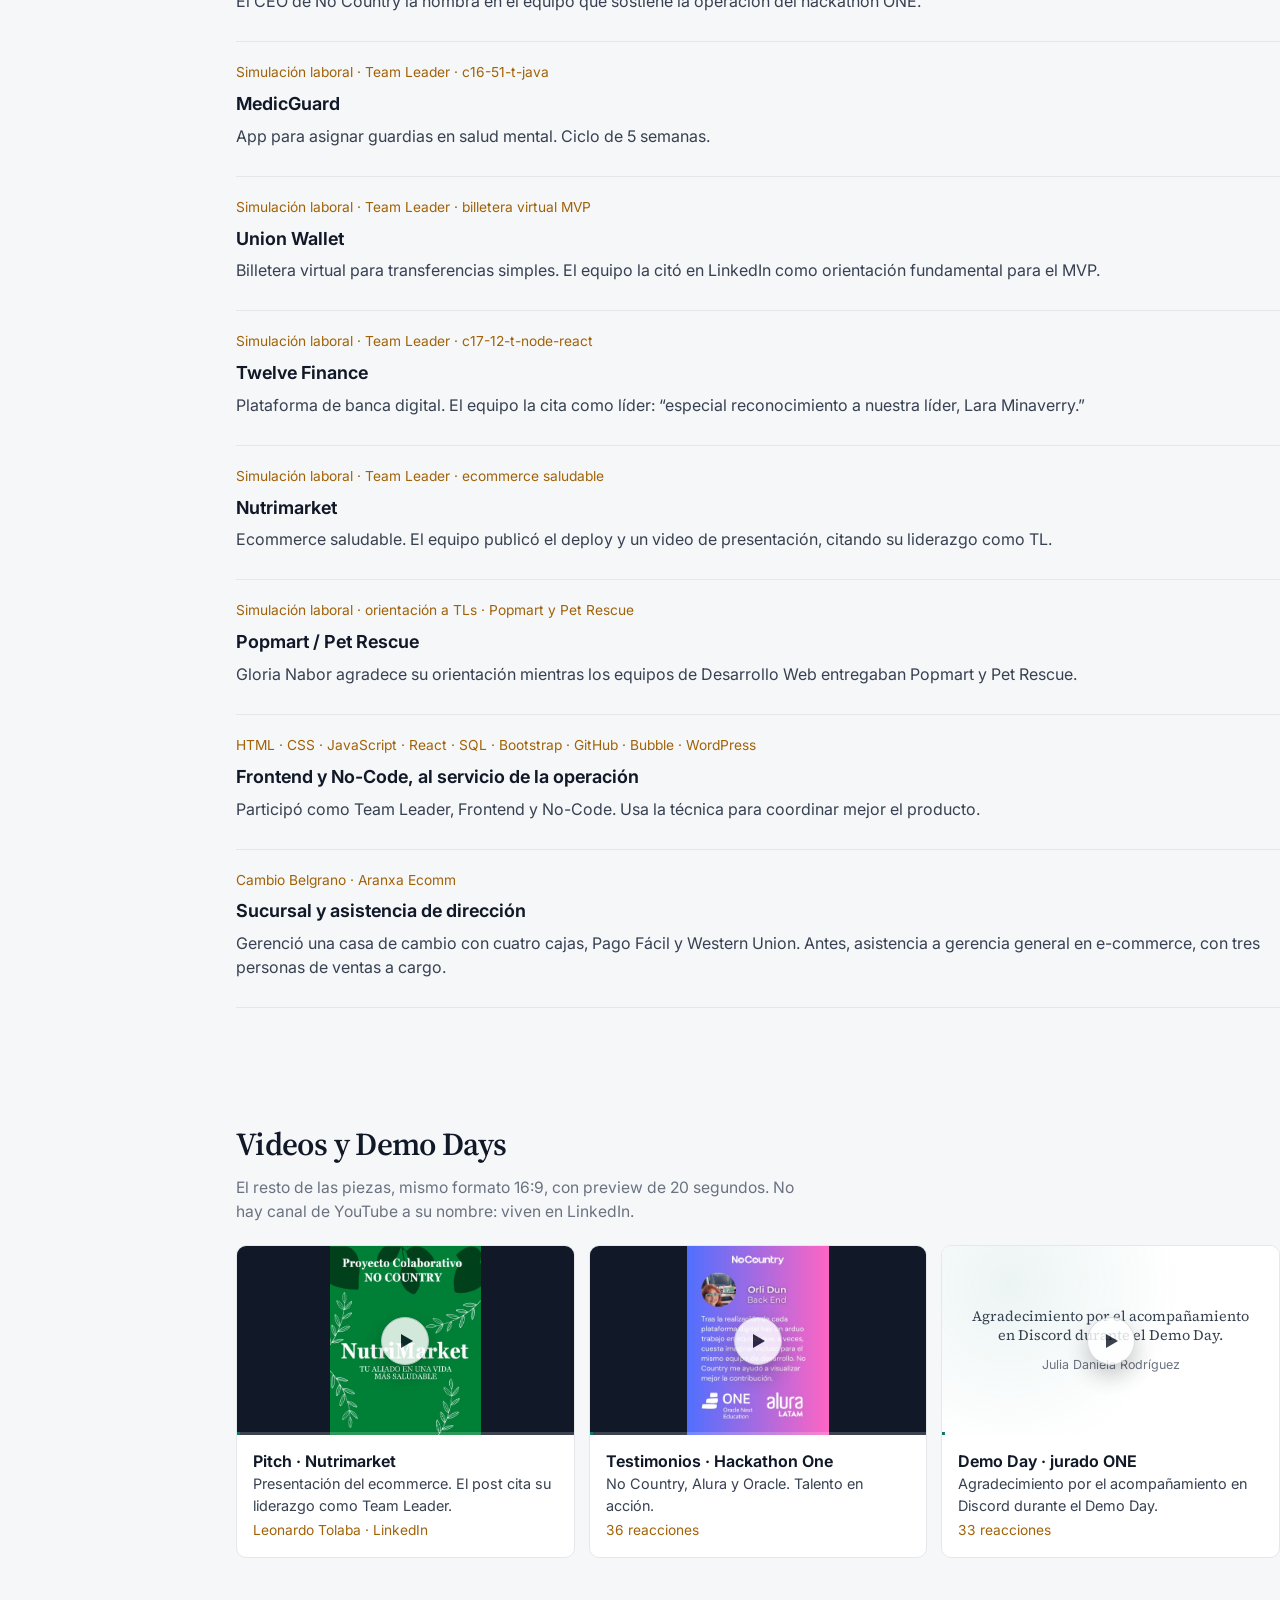
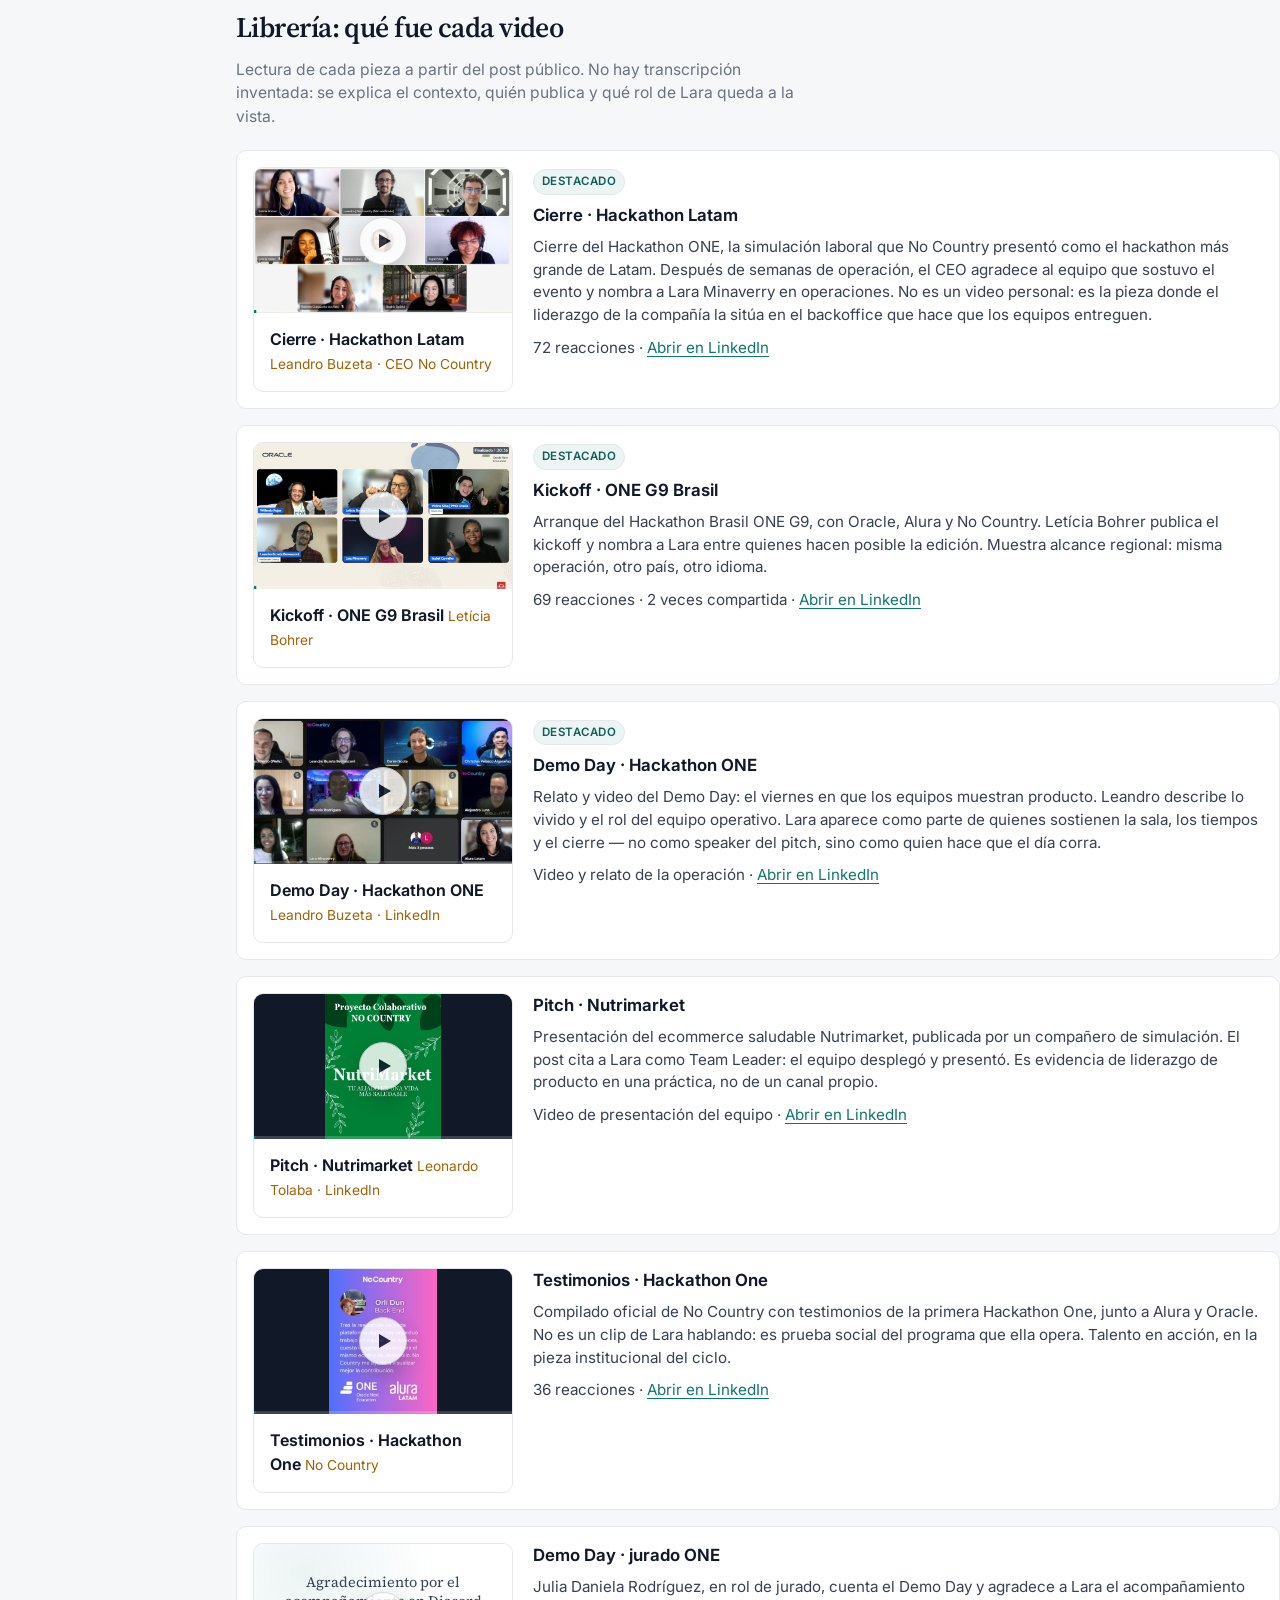
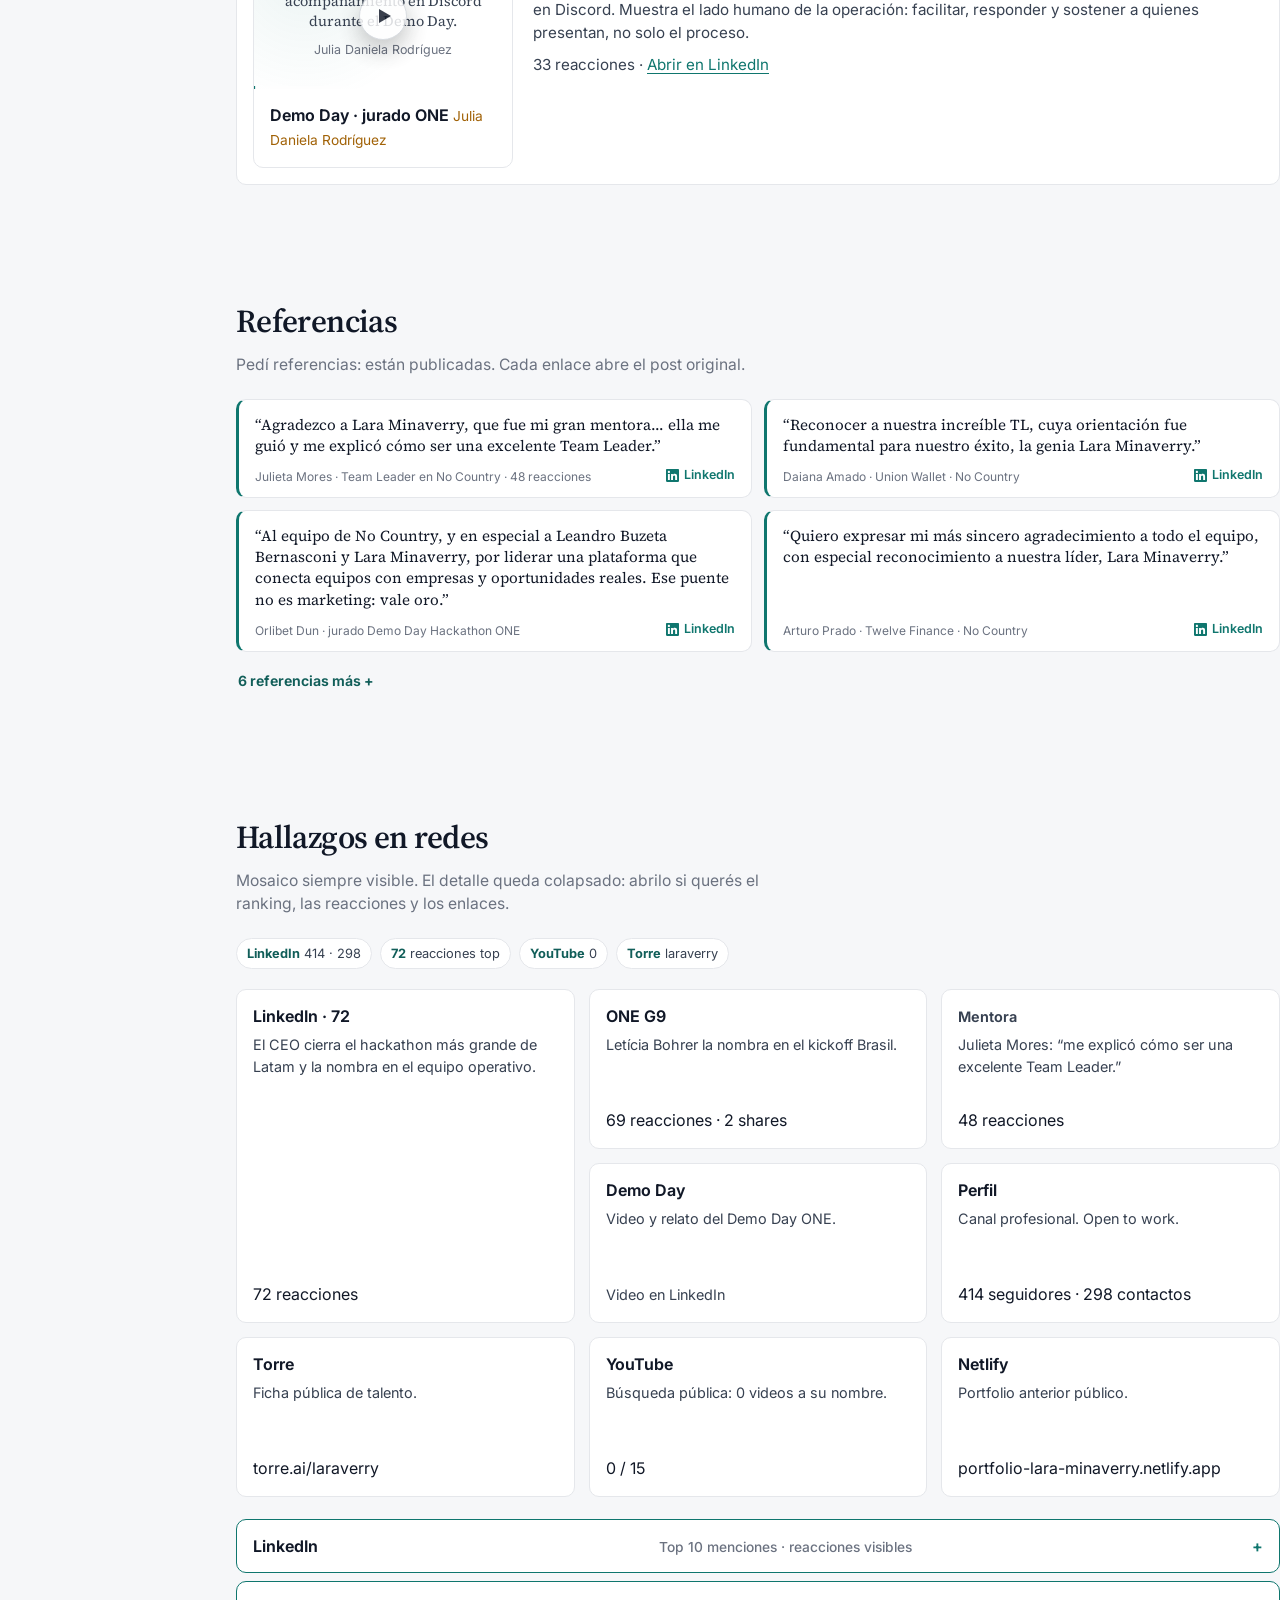
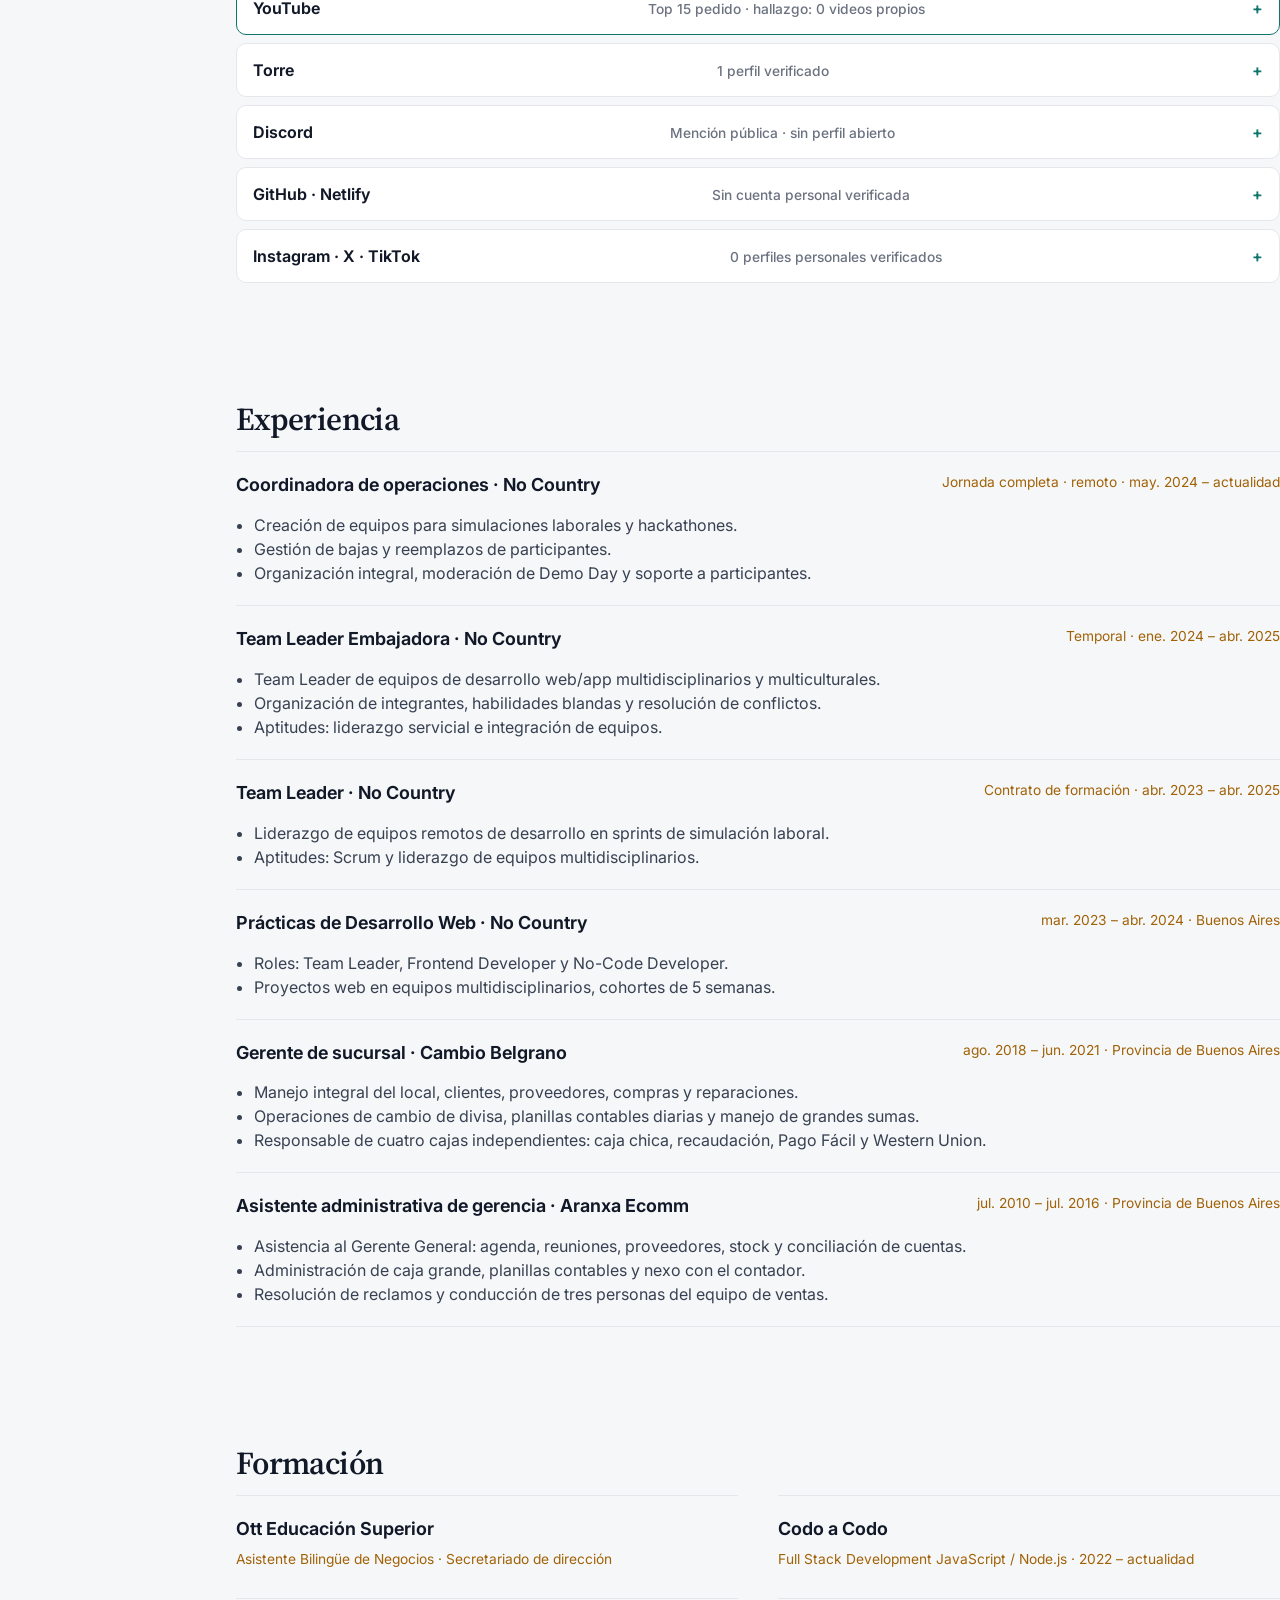
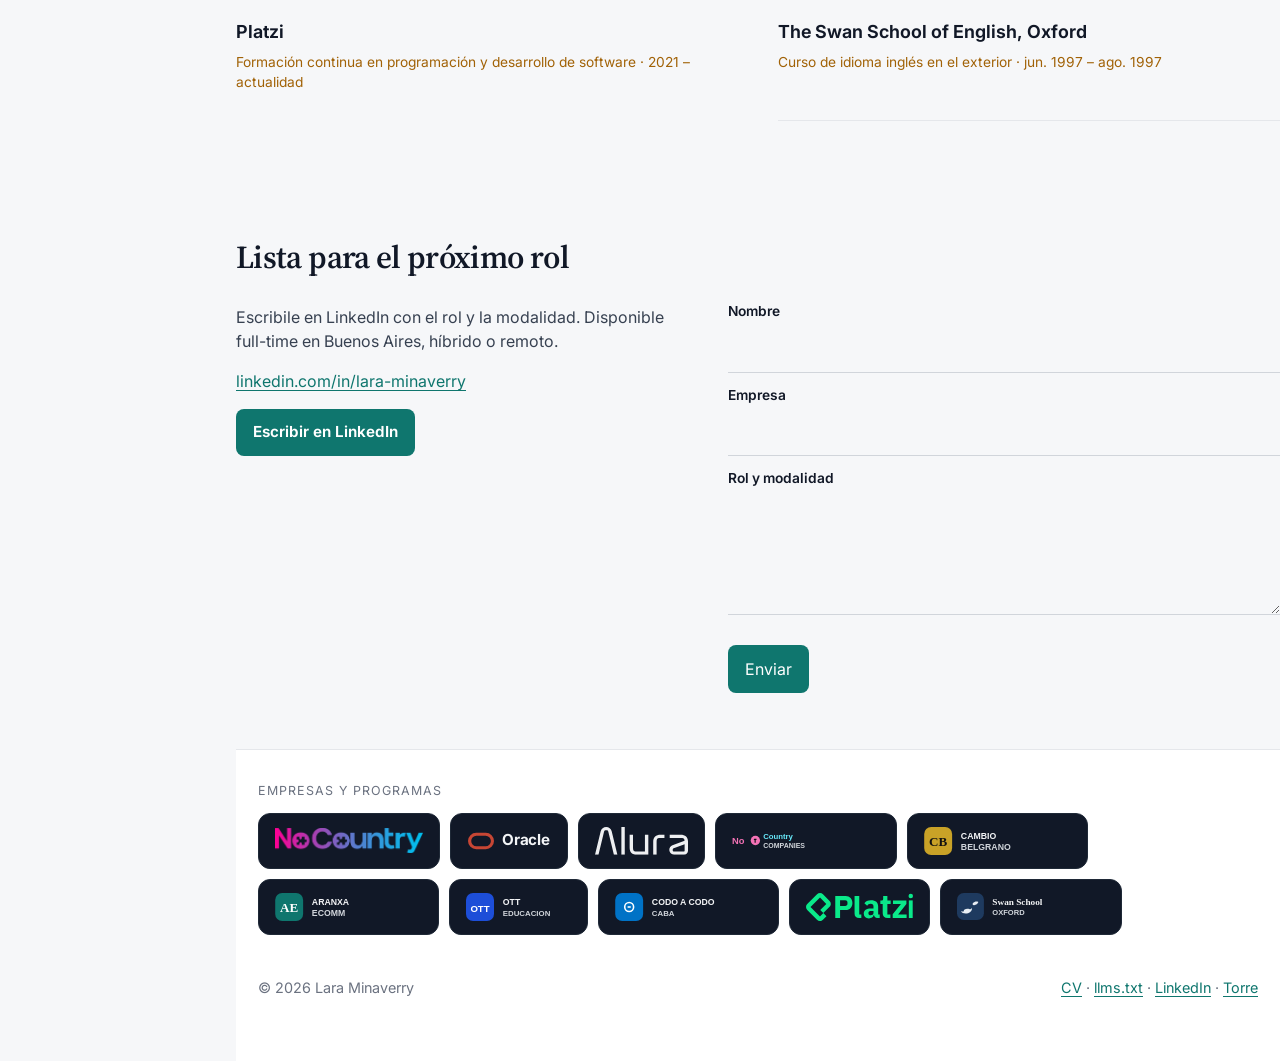
==== commit 076ae70f: "Mostrar idiomas con banderas y las siglas esp, en y pt. Co-authored-by: Cursor <cursoragent@cursor.c" ====
--- a/index.html
+++ b/index.html
@@ -196,15 +196,15 @@
           </span>
           <button type="button" class="lang-btn" data-lang="es" aria-pressed="true" aria-label="Español">
             <svg class="flag" viewBox="0 0 16 11" aria-hidden="true"><rect width="16" height="11" fill="#74ACDF"/><rect y="3.67" width="16" height="3.66" fill="#fff"/><circle cx="8" cy="5.5" r="1.15" fill="#F6B40E"/></svg>
-            <span class="lang-code">ESP</span>
+            <span class="lang-code">esp</span>
           </button>
           <button type="button" class="lang-btn" data-lang="en" aria-pressed="false" aria-label="English">
             <svg class="flag" viewBox="0 0 16 11" aria-hidden="true"><rect width="16" height="11" fill="#012169"/><rect x="6.6" width="2.8" height="11" fill="#fff"/><rect y="4.1" width="16" height="2.8" fill="#fff"/><rect x="7.1" width="1.8" height="11" fill="#C8102E"/><rect y="4.6" width="16" height="1.8" fill="#C8102E"/></svg>
-            <span class="lang-code">EN</span>
+            <span class="lang-code">en</span>
           </button>
           <button type="button" class="lang-btn" data-lang="pt" aria-pressed="false" aria-label="Português">
             <svg class="flag" viewBox="0 0 16 11" aria-hidden="true"><rect width="16" height="11" fill="#009B3A"/><polygon points="8,1.2 14.8,5.5 8,9.8 1.2,5.5" fill="#FEDD00"/><circle cx="8" cy="5.5" r="1.85" fill="#002776"/></svg>
-            <span class="lang-code">PT</span>
+            <span class="lang-code">pt</span>
           </button>
         </div>
       </div>
--- a/css/styles.css
+++ b/css/styles.css
@@ -276,17 +276,20 @@
 }
 
 .flag {
-  width: 16px;
-  height: 11px;
+  width: 18px;
+  height: 12px;
   border-radius: 2px;
   flex-shrink: 0;
   display: block;
-  box-shadow: 0 0 0 1px rgba(0, 0, 0, 0.12);
+  box-shadow: 0 0 0 1px rgba(0, 0, 0, 0.18);
   overflow: hidden;
 }
 
 .lang-code {
   font-weight: 700;
+  font-size: 0.75rem;
+  letter-spacing: 0.04em;
+  text-transform: lowercase;
 }
 
 .hamburger {
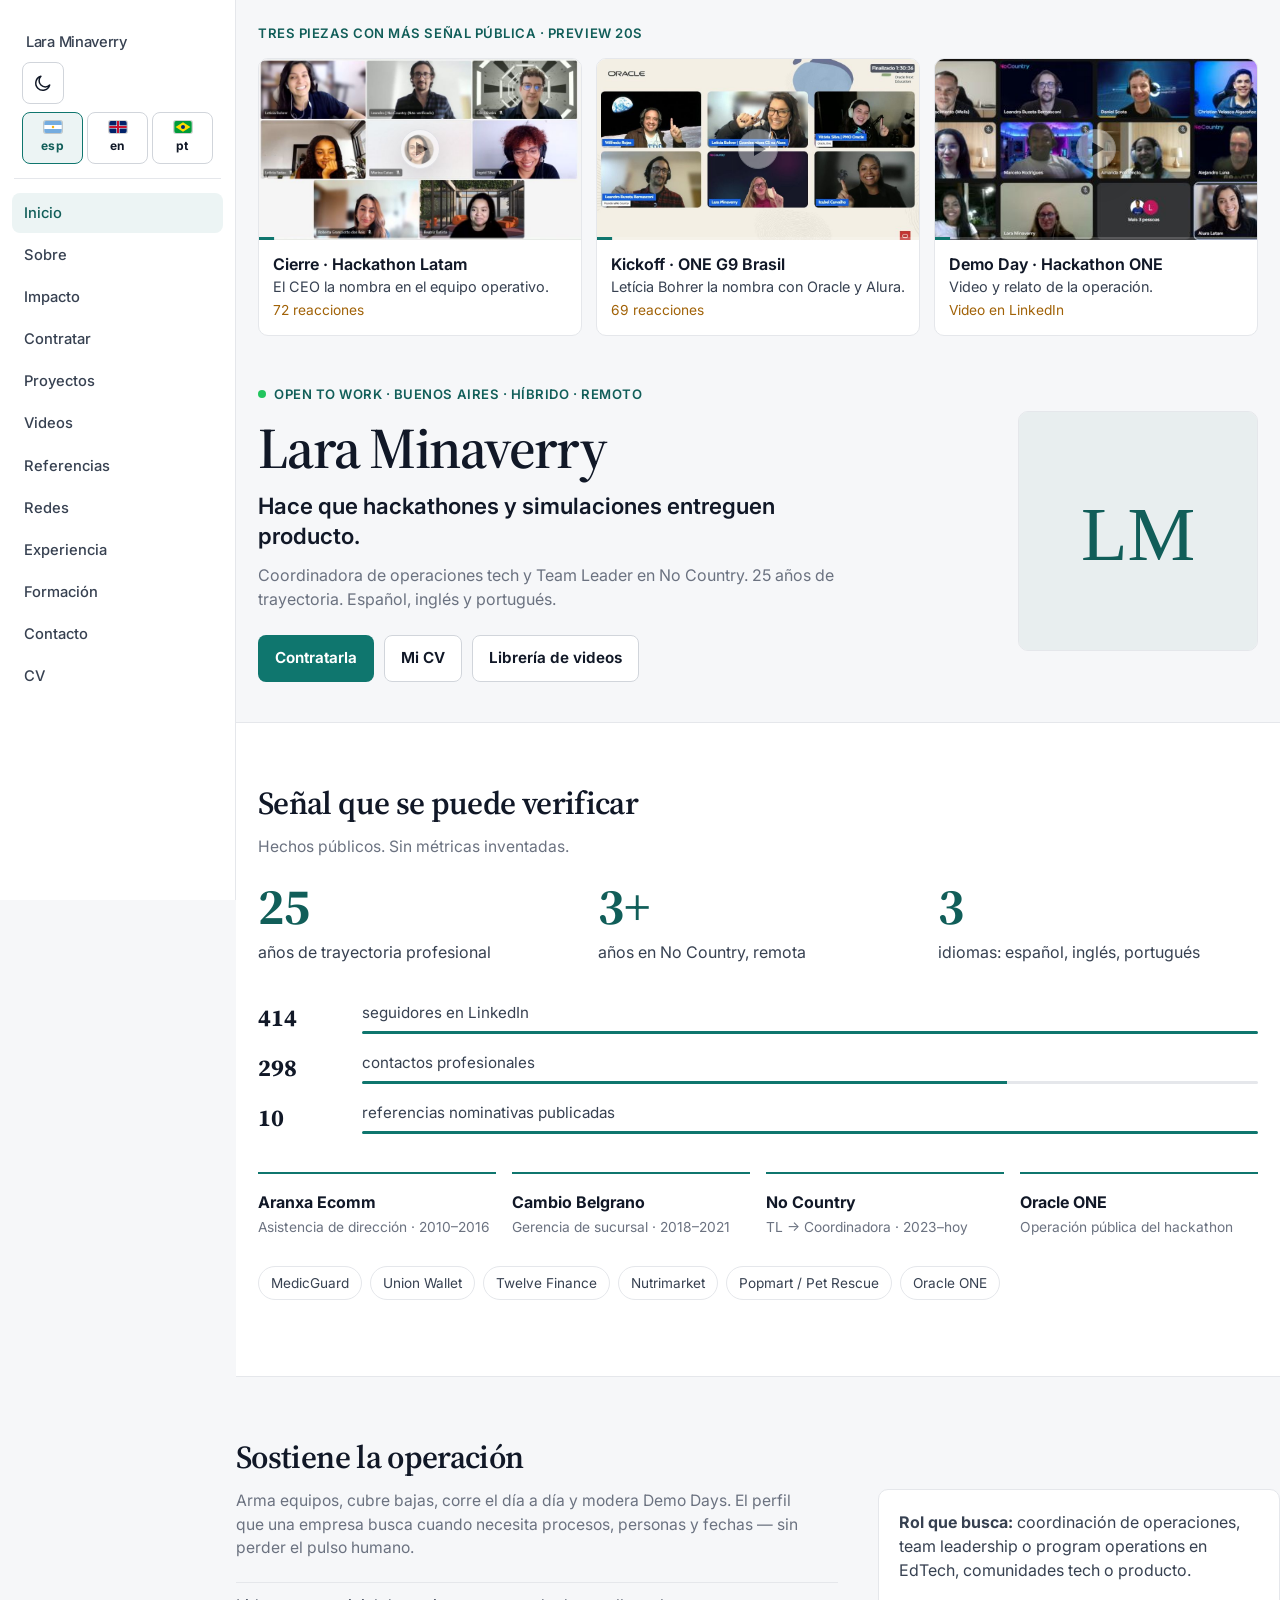
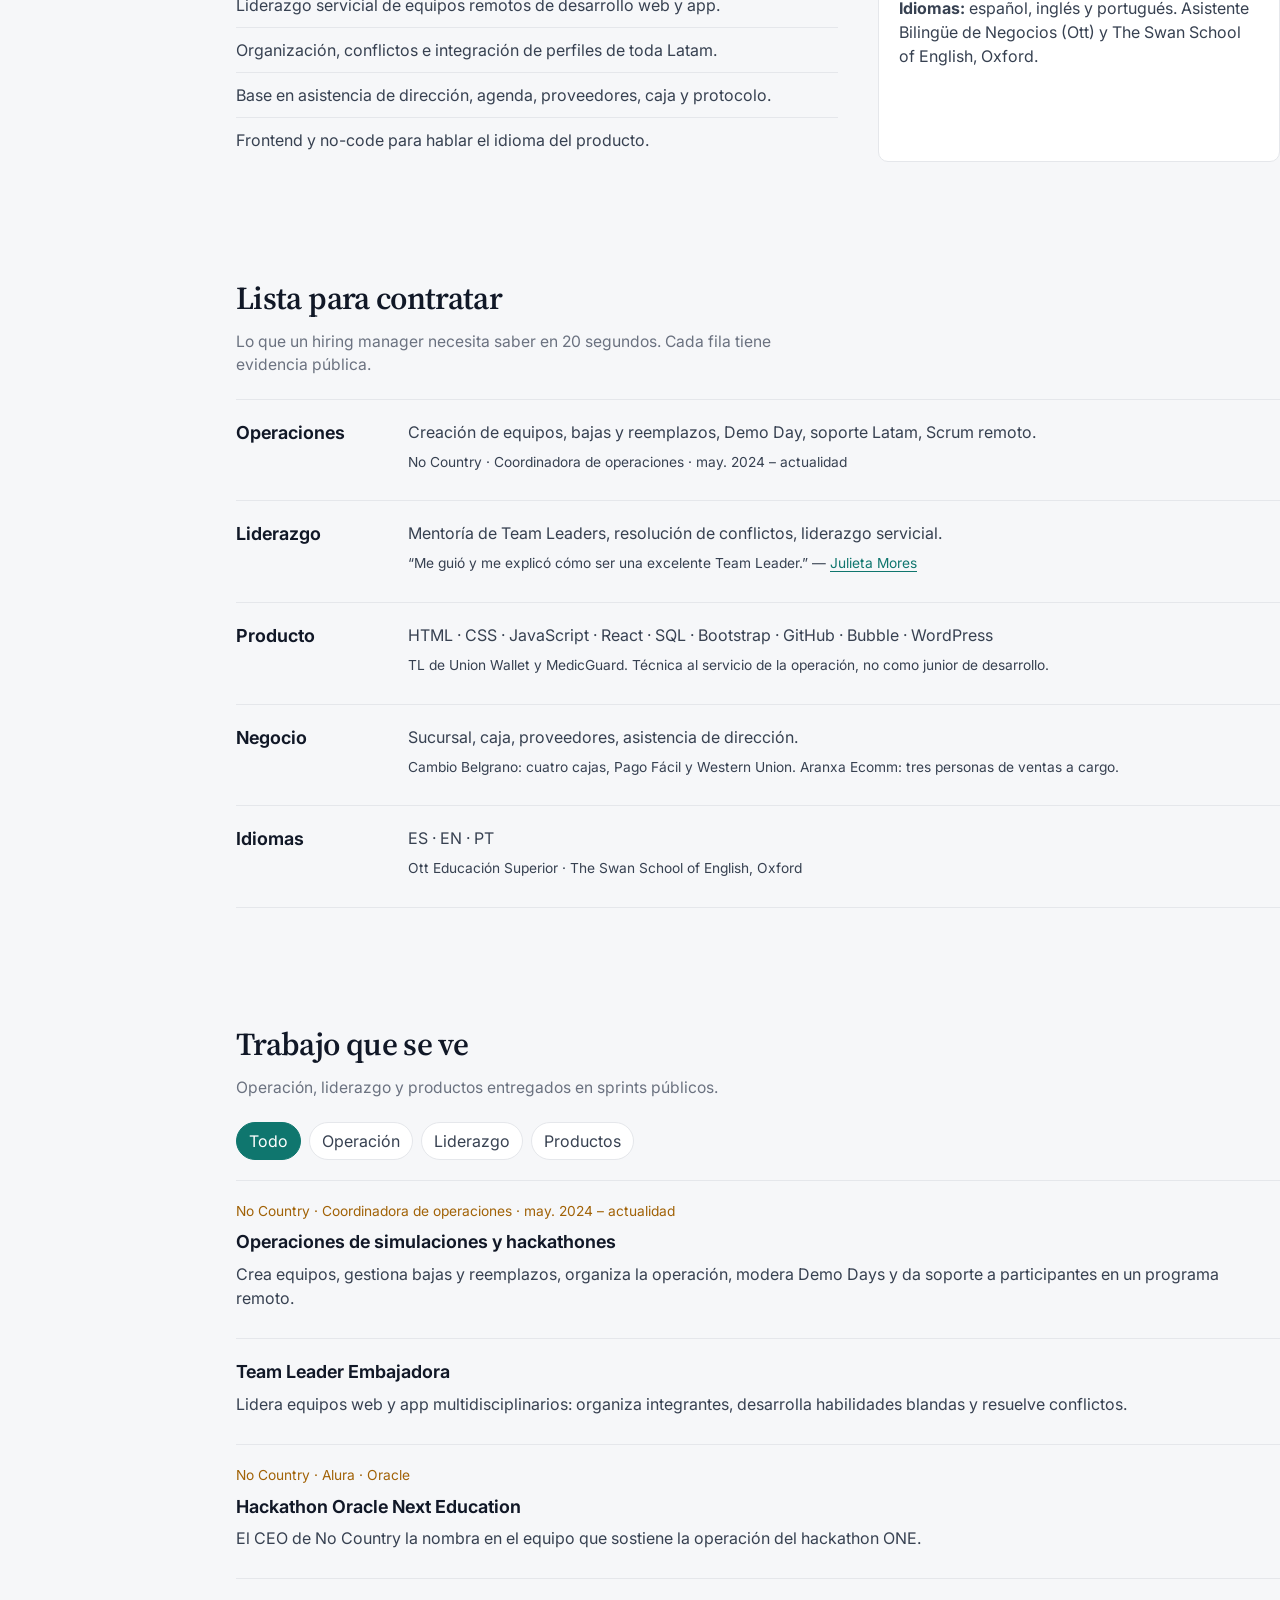
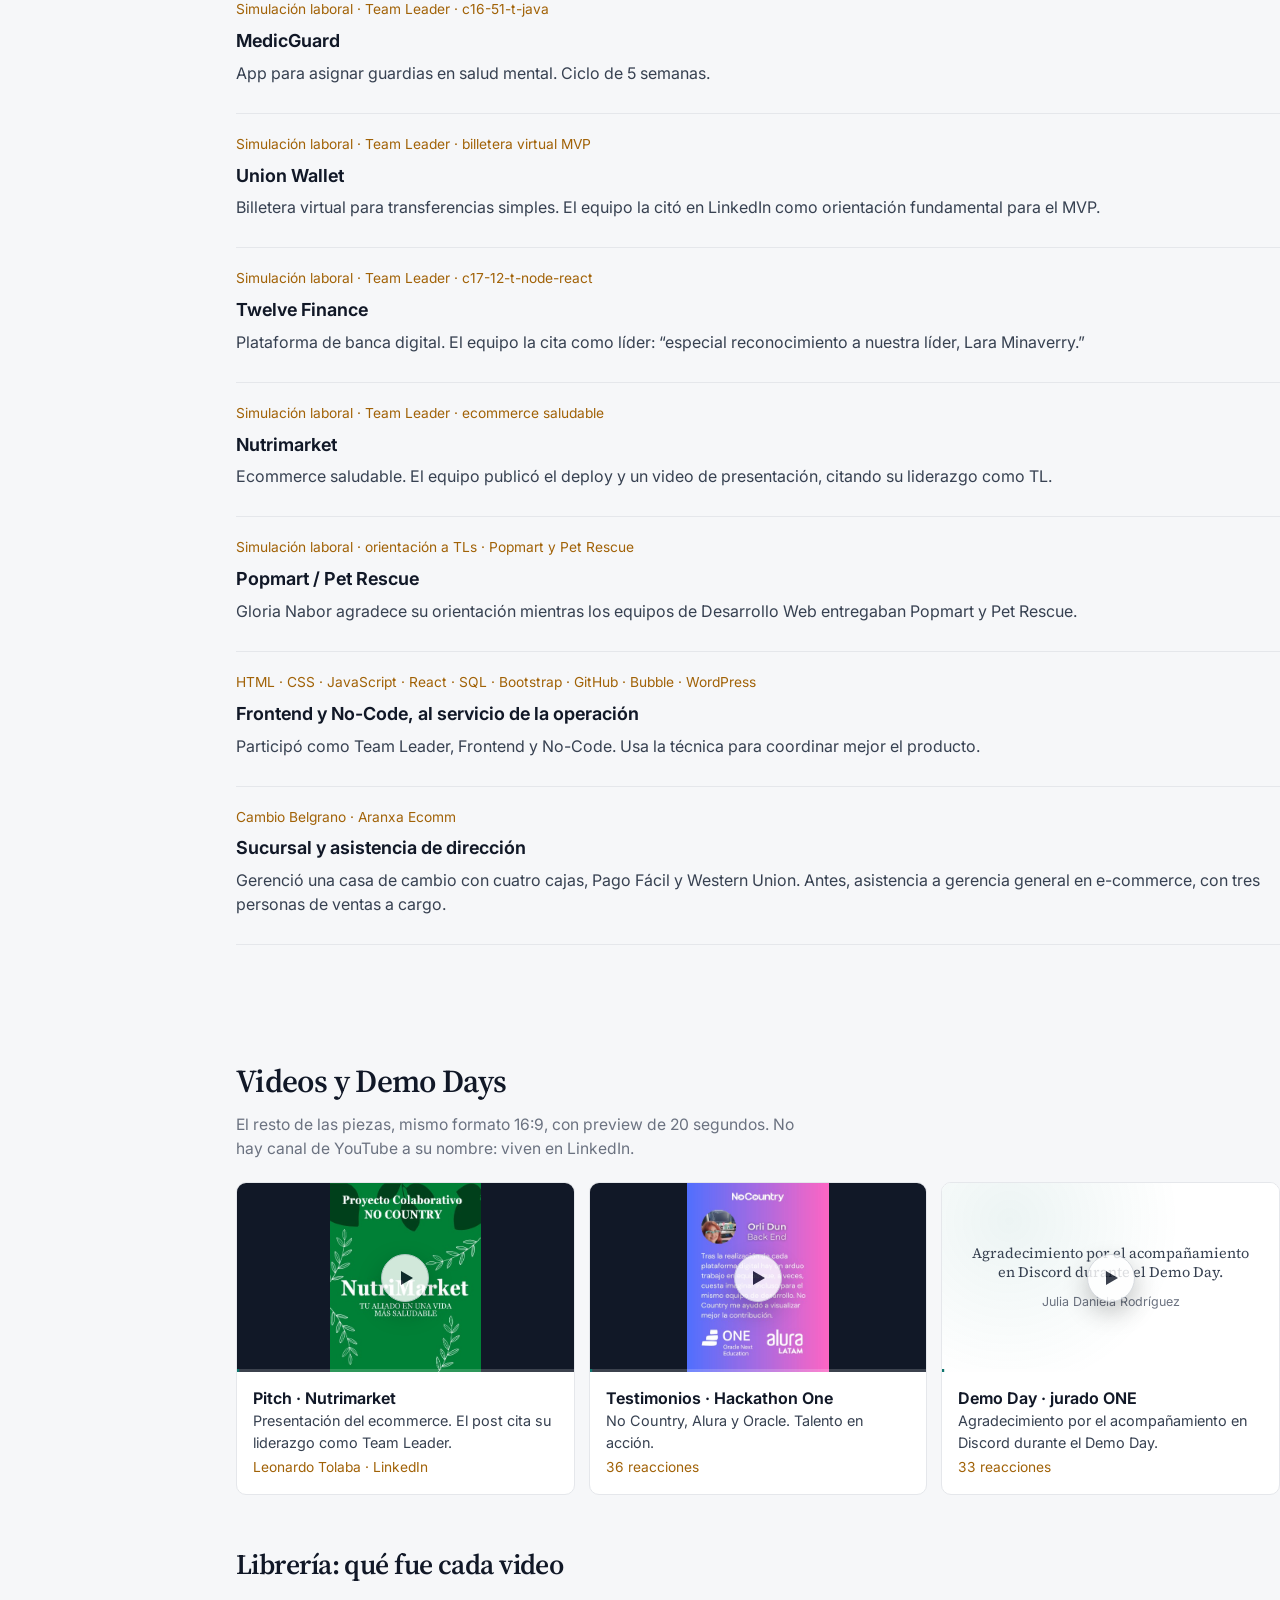
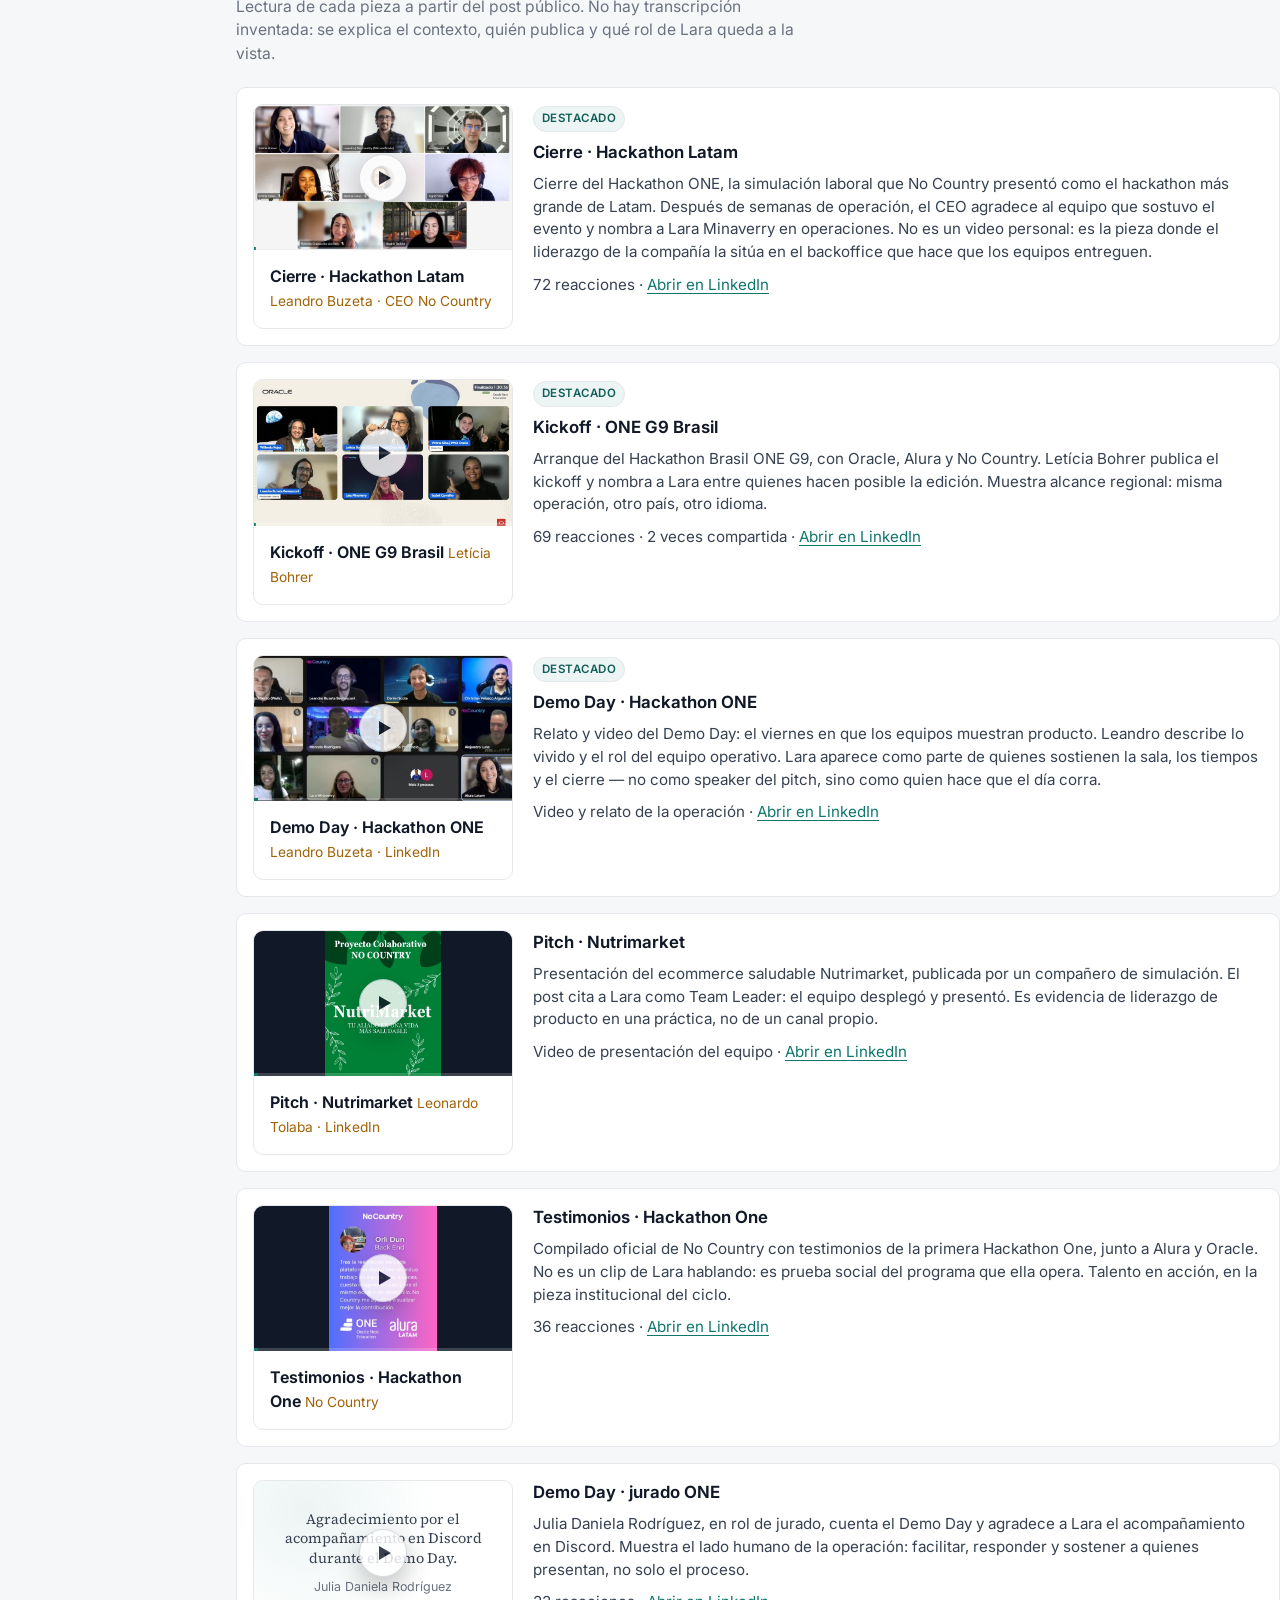
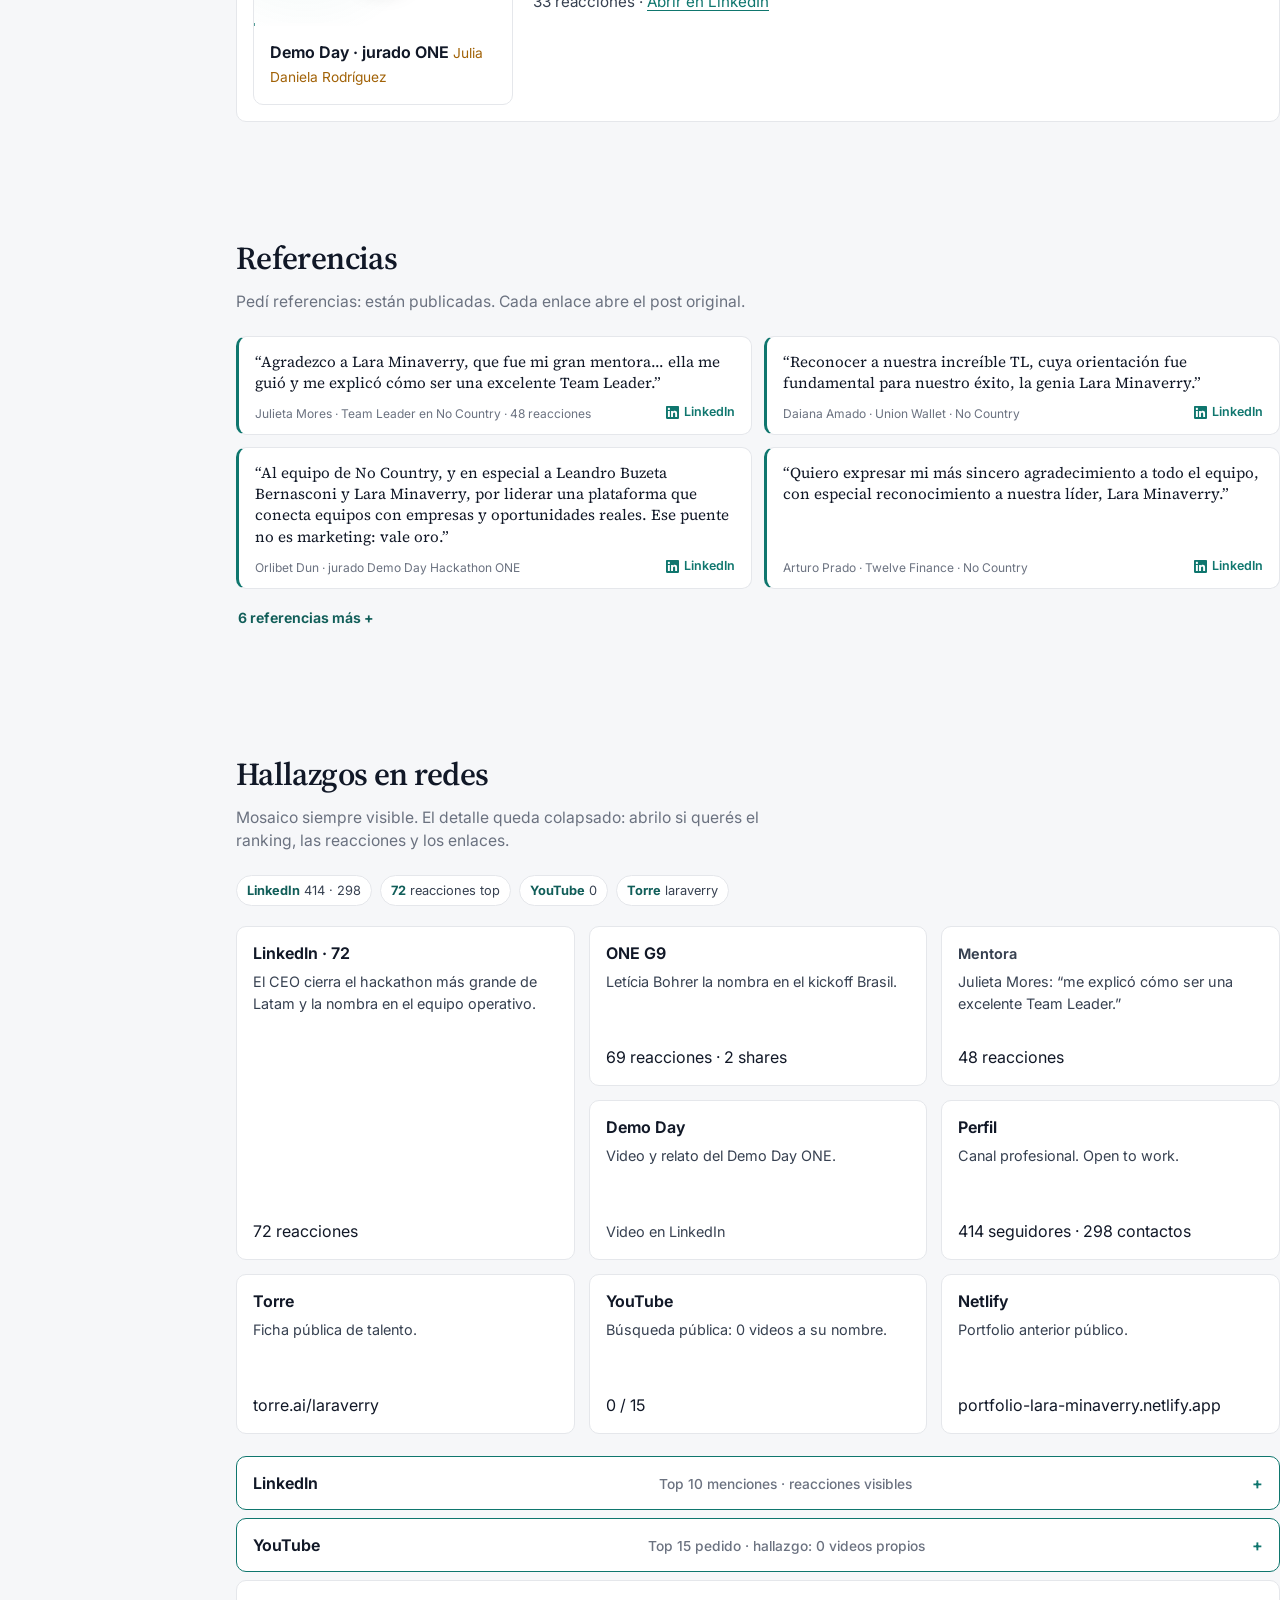
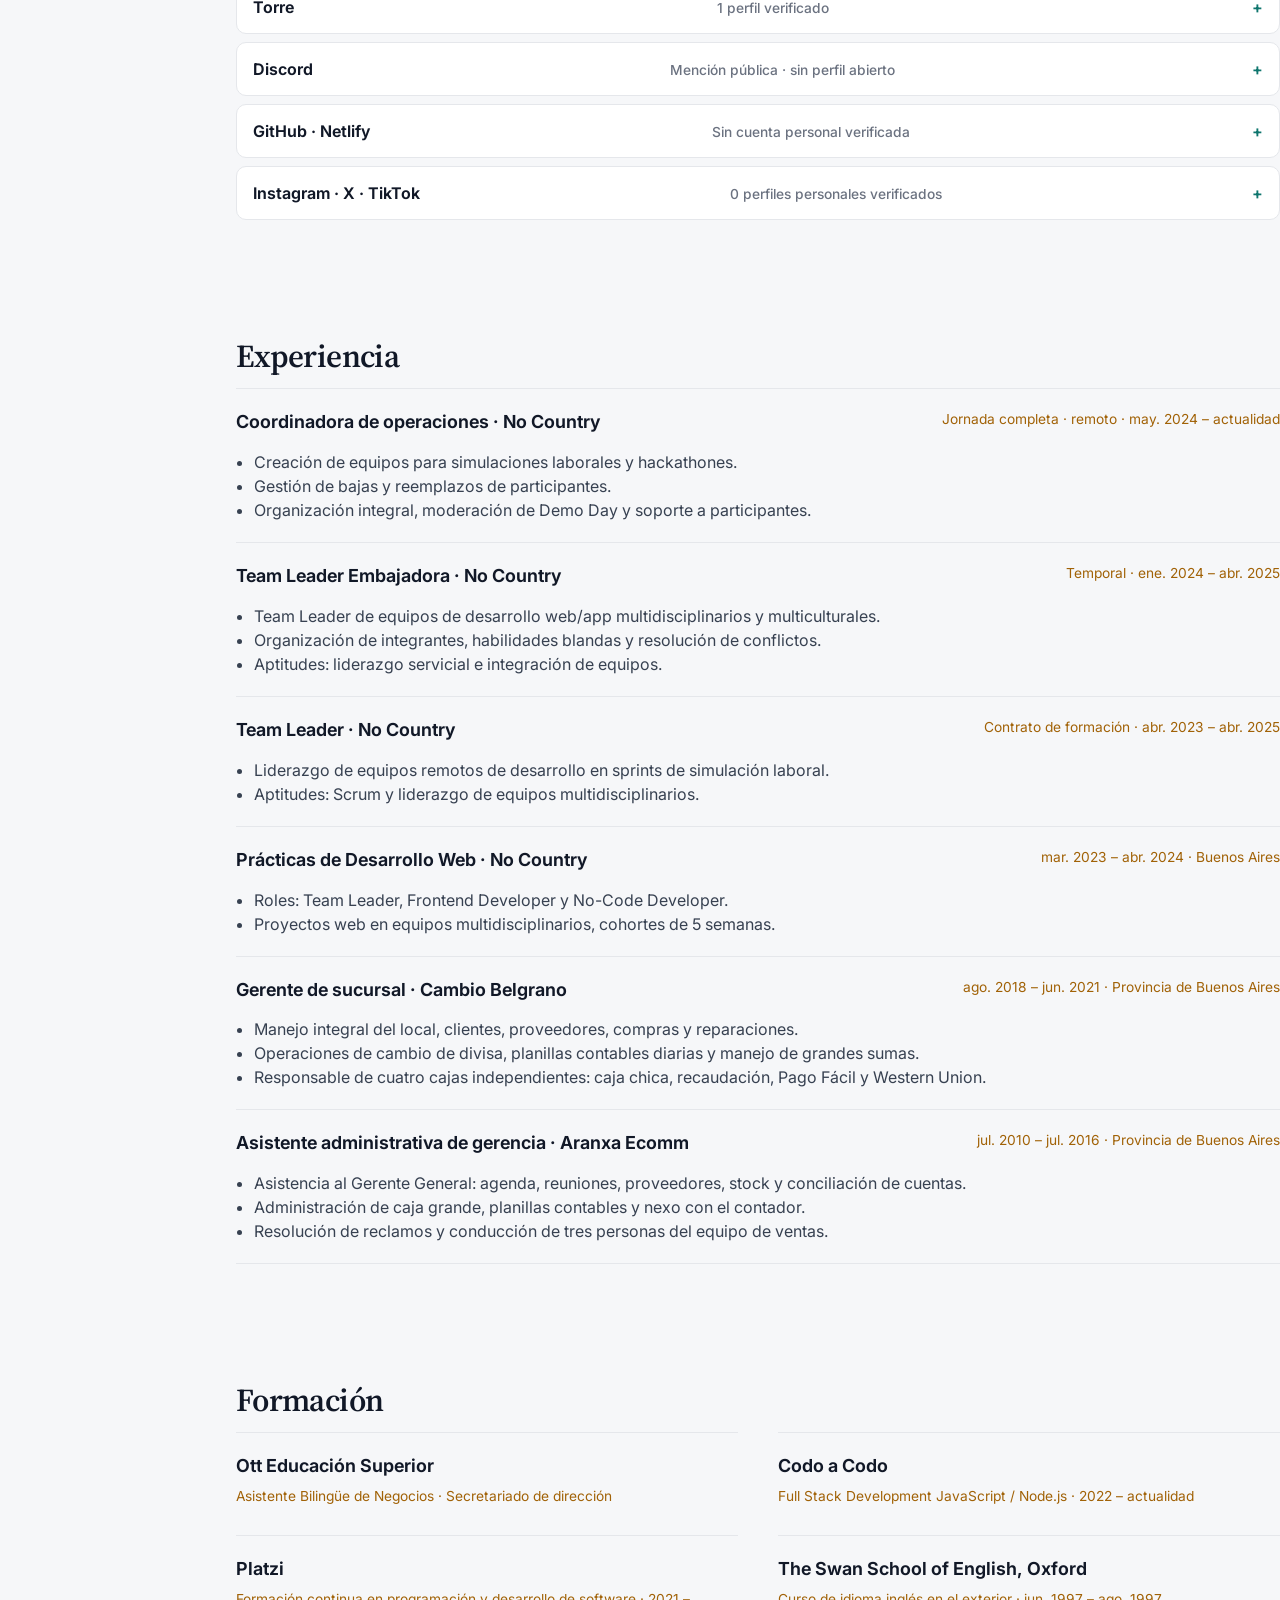
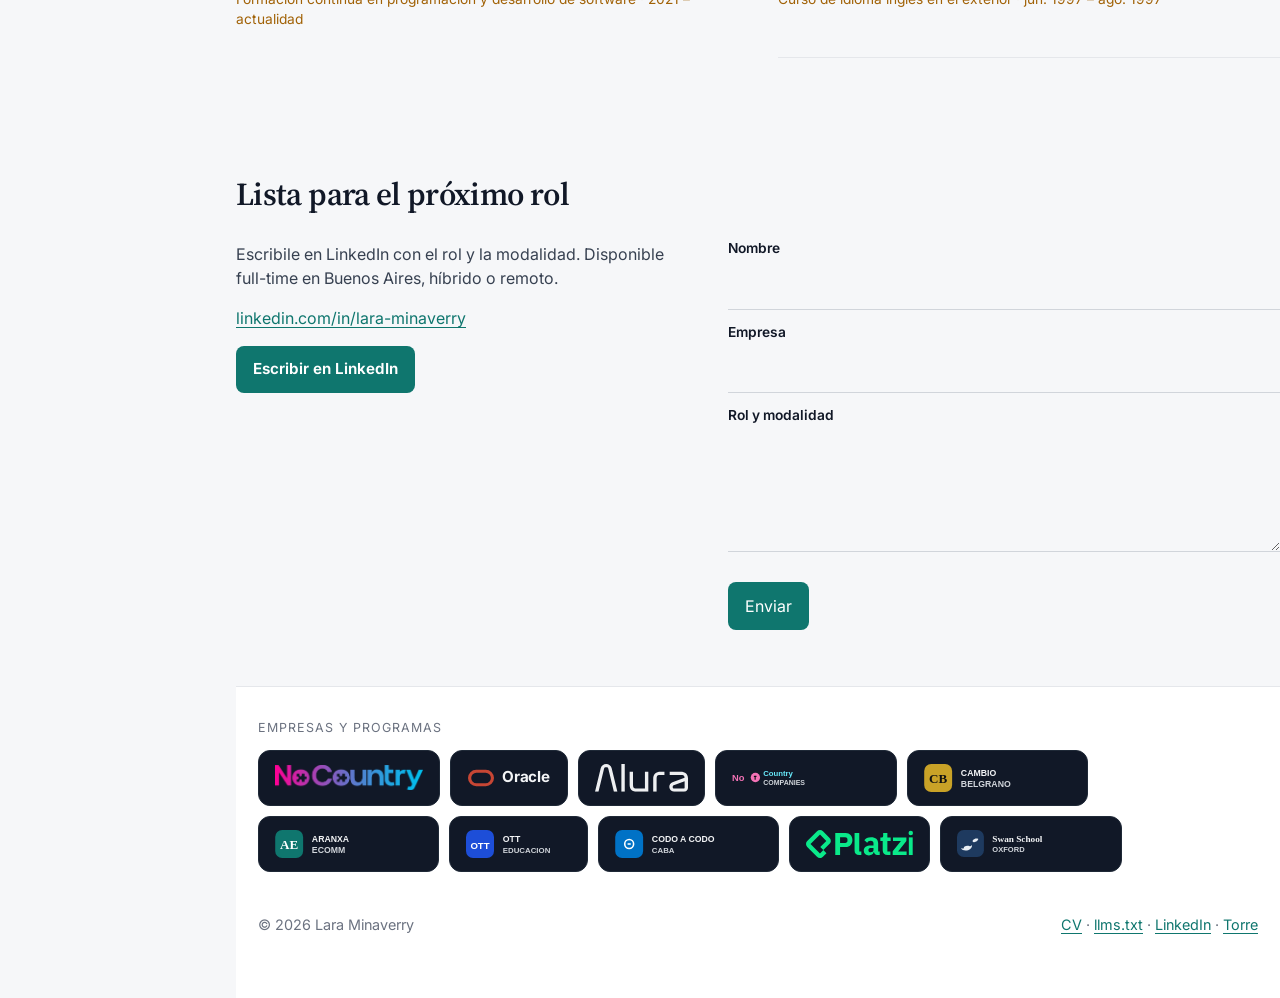
==== commit ce2c73d9: "Mover tema e idiomas al menú lateral, junto a las secciones. Co-authored-by: Cursor <cursoragent@cur" ====
--- a/index.html
+++ b/index.html
@@ -113,7 +113,39 @@
 
   <div class="nav-backdrop" id="nav-backdrop" hidden></div>
   <nav id="nav-links" class="nav-links" aria-label="Principal" aria-hidden="true">
-    <a class="logo nav-sidebar-logo" href="#inicio">Lara Minaverry</a>
+    <div class="nav-menu-head">
+      <a class="logo nav-sidebar-logo" href="#inicio">Lara Minaverry</a>
+      <div class="nav-actions">
+        <button class="theme-toggle" id="theme-toggle" type="button" aria-label="Cambiar a modo oscuro">
+          <svg class="theme-icon theme-to-dark" viewBox="0 0 24 24" aria-hidden="true">
+            <path d="M20 14.5A8.5 8.5 0 1 1 9.5 4 7 7 0 0 0 20 14.5z" fill="none" stroke="currentColor" stroke-width="1.8" stroke-linejoin="round"/>
+          </svg>
+          <svg class="theme-icon theme-to-light" viewBox="0 0 24 24" aria-hidden="true">
+            <circle cx="12" cy="12" r="4" fill="none" stroke="currentColor" stroke-width="1.8"/>
+            <path d="M12 2.5v1.8M12 19.7v1.8M4.93 4.93l1.27 1.27M17.8 17.8l1.27 1.27M2.5 12h1.8M19.7 12h1.8M4.93 19.07l1.27-1.27M17.8 6.2l1.27-1.27" fill="none" stroke="currentColor" stroke-width="1.8" stroke-linecap="round"/>
+          </svg>
+        </button>
+        <div class="lang-switch" role="group" aria-labelledby="lang-switch-label">
+          <span id="lang-switch-label" class="visually-hidden">
+            <span class="es">Idioma</span>
+            <span class="en">Language</span>
+            <span class="pt">Idioma</span>
+          </span>
+          <button type="button" class="lang-btn" data-lang="es" aria-pressed="true" aria-label="Español">
+            <svg class="flag" viewBox="0 0 16 11" aria-hidden="true"><rect width="16" height="11" fill="#74ACDF"/><rect y="3.67" width="16" height="3.66" fill="#fff"/><circle cx="8" cy="5.5" r="1.15" fill="#F6B40E"/></svg>
+            <span class="lang-code">esp</span>
+          </button>
+          <button type="button" class="lang-btn" data-lang="en" aria-pressed="false" aria-label="English">
+            <svg class="flag" viewBox="0 0 16 11" aria-hidden="true"><rect width="16" height="11" fill="#012169"/><rect x="6.6" width="2.8" height="11" fill="#fff"/><rect y="4.1" width="16" height="2.8" fill="#fff"/><rect x="7.1" width="1.8" height="11" fill="#C8102E"/><rect y="4.6" width="16" height="1.8" fill="#C8102E"/></svg>
+            <span class="lang-code">en</span>
+          </button>
+          <button type="button" class="lang-btn" data-lang="pt" aria-pressed="false" aria-label="Português">
+            <svg class="flag" viewBox="0 0 16 11" aria-hidden="true"><rect width="16" height="11" fill="#009B3A"/><polygon points="8,1.2 14.8,5.5 8,9.8 1.2,5.5" fill="#FEDD00"/><circle cx="8" cy="5.5" r="1.85" fill="#002776"/></svg>
+            <span class="lang-code">pt</span>
+          </button>
+        </div>
+      </div>
+    </div>
     <a href="#inicio">
       <span class="es">Inicio</span>
       <span class="en">Home</span>
@@ -178,36 +210,6 @@
       <button class="menu-toggle" id="menu-toggle" type="button" aria-expanded="false" aria-controls="nav-links" aria-label="Abrir menú">
         <span class="hamburger" aria-hidden="true"><span></span><span></span><span></span></span>
       </button>
-      <div class="nav-actions">
-        <button class="theme-toggle" id="theme-toggle" type="button" aria-label="Cambiar a modo oscuro">
-          <svg class="theme-icon theme-to-dark" viewBox="0 0 24 24" aria-hidden="true">
-            <path d="M20 14.5A8.5 8.5 0 1 1 9.5 4 7 7 0 0 0 20 14.5z" fill="none" stroke="currentColor" stroke-width="1.8" stroke-linejoin="round"/>
-          </svg>
-          <svg class="theme-icon theme-to-light" viewBox="0 0 24 24" aria-hidden="true">
-            <circle cx="12" cy="12" r="4" fill="none" stroke="currentColor" stroke-width="1.8"/>
-            <path d="M12 2.5v1.8M12 19.7v1.8M4.93 4.93l1.27 1.27M17.8 17.8l1.27 1.27M2.5 12h1.8M19.7 12h1.8M4.93 19.07l1.27-1.27M17.8 6.2l1.27-1.27" fill="none" stroke="currentColor" stroke-width="1.8" stroke-linecap="round"/>
-          </svg>
-        </button>
-        <div class="lang-switch" role="group" aria-labelledby="lang-switch-label">
-          <span id="lang-switch-label" class="visually-hidden">
-            <span class="es">Idioma</span>
-            <span class="en">Language</span>
-            <span class="pt">Idioma</span>
-          </span>
-          <button type="button" class="lang-btn" data-lang="es" aria-pressed="true" aria-label="Español">
-            <svg class="flag" viewBox="0 0 16 11" aria-hidden="true"><rect width="16" height="11" fill="#74ACDF"/><rect y="3.67" width="16" height="3.66" fill="#fff"/><circle cx="8" cy="5.5" r="1.15" fill="#F6B40E"/></svg>
-            <span class="lang-code">esp</span>
-          </button>
-          <button type="button" class="lang-btn" data-lang="en" aria-pressed="false" aria-label="English">
-            <svg class="flag" viewBox="0 0 16 11" aria-hidden="true"><rect width="16" height="11" fill="#012169"/><rect x="6.6" width="2.8" height="11" fill="#fff"/><rect y="4.1" width="16" height="2.8" fill="#fff"/><rect x="7.1" width="1.8" height="11" fill="#C8102E"/><rect y="4.6" width="16" height="1.8" fill="#C8102E"/></svg>
-            <span class="lang-code">en</span>
-          </button>
-          <button type="button" class="lang-btn" data-lang="pt" aria-pressed="false" aria-label="Português">
-            <svg class="flag" viewBox="0 0 16 11" aria-hidden="true"><rect width="16" height="11" fill="#009B3A"/><polygon points="8,1.2 14.8,5.5 8,9.8 1.2,5.5" fill="#FEDD00"/><circle cx="8" cy="5.5" r="1.85" fill="#002776"/></svg>
-            <span class="lang-code">pt</span>
-          </button>
-        </div>
-      </div>
     </div>
   </header>
 
--- a/css/styles.css
+++ b/css/styles.css
@@ -49,7 +49,7 @@
 
 html {
   scroll-behavior: smooth;
-  scroll-padding-top: 72px;
+  scroll-padding-top: 16px;
 }
 
 body {
@@ -111,12 +111,7 @@
 }
 
 .site-header {
-  position: sticky;
-  top: 0;
-  z-index: 50;
-  backdrop-filter: blur(16px);
-  background: var(--header-bg);
-  border-bottom: 1px solid var(--line);
+  display: none;
 }
 
 .nav-wrap {
@@ -175,10 +170,9 @@
 
 .nav-sidebar-logo {
   display: block;
-  margin: 0 2px 10px;
-  padding: 6px 12px 16px;
+  margin: 0;
+  padding: 6px 12px 12px;
   min-height: 0;
-  border-bottom: 1px solid var(--line);
   border-radius: 0;
   color: var(--ink);
   font-size: 1.02rem;
@@ -189,6 +183,39 @@
 .nav-sidebar-logo.is-active {
   background: transparent;
   color: var(--ink);
+}
+
+.nav-menu-head {
+  margin: 0 2px 12px;
+  padding: 0 0 14px;
+  border-bottom: 1px solid var(--line);
+}
+
+.nav-links .nav-actions {
+  display: flex;
+  flex-direction: column;
+  align-items: stretch;
+  gap: 8px;
+  padding: 0 8px;
+}
+
+.nav-links .lang-switch {
+  display: grid;
+  grid-template-columns: repeat(3, minmax(0, 1fr));
+  gap: 4px;
+  width: 100%;
+}
+
+.nav-links .lang-btn {
+  flex-direction: column;
+  gap: 4px;
+  width: 100%;
+  min-height: 52px;
+  padding: 8px 4px;
+}
+
+.nav-links .theme-toggle {
+  align-self: flex-start;
 }
 
 .site-shell {
@@ -1341,6 +1368,19 @@
 }
 
 @media (max-width: 719px) {
+  html {
+    scroll-padding-top: 56px;
+  }
+
+  .site-header {
+    display: block;
+    position: static;
+    height: 0;
+    border: 0;
+    background: transparent;
+    overflow: visible;
+  }
+
   .menu-toggle {
     display: inline-flex;
   }
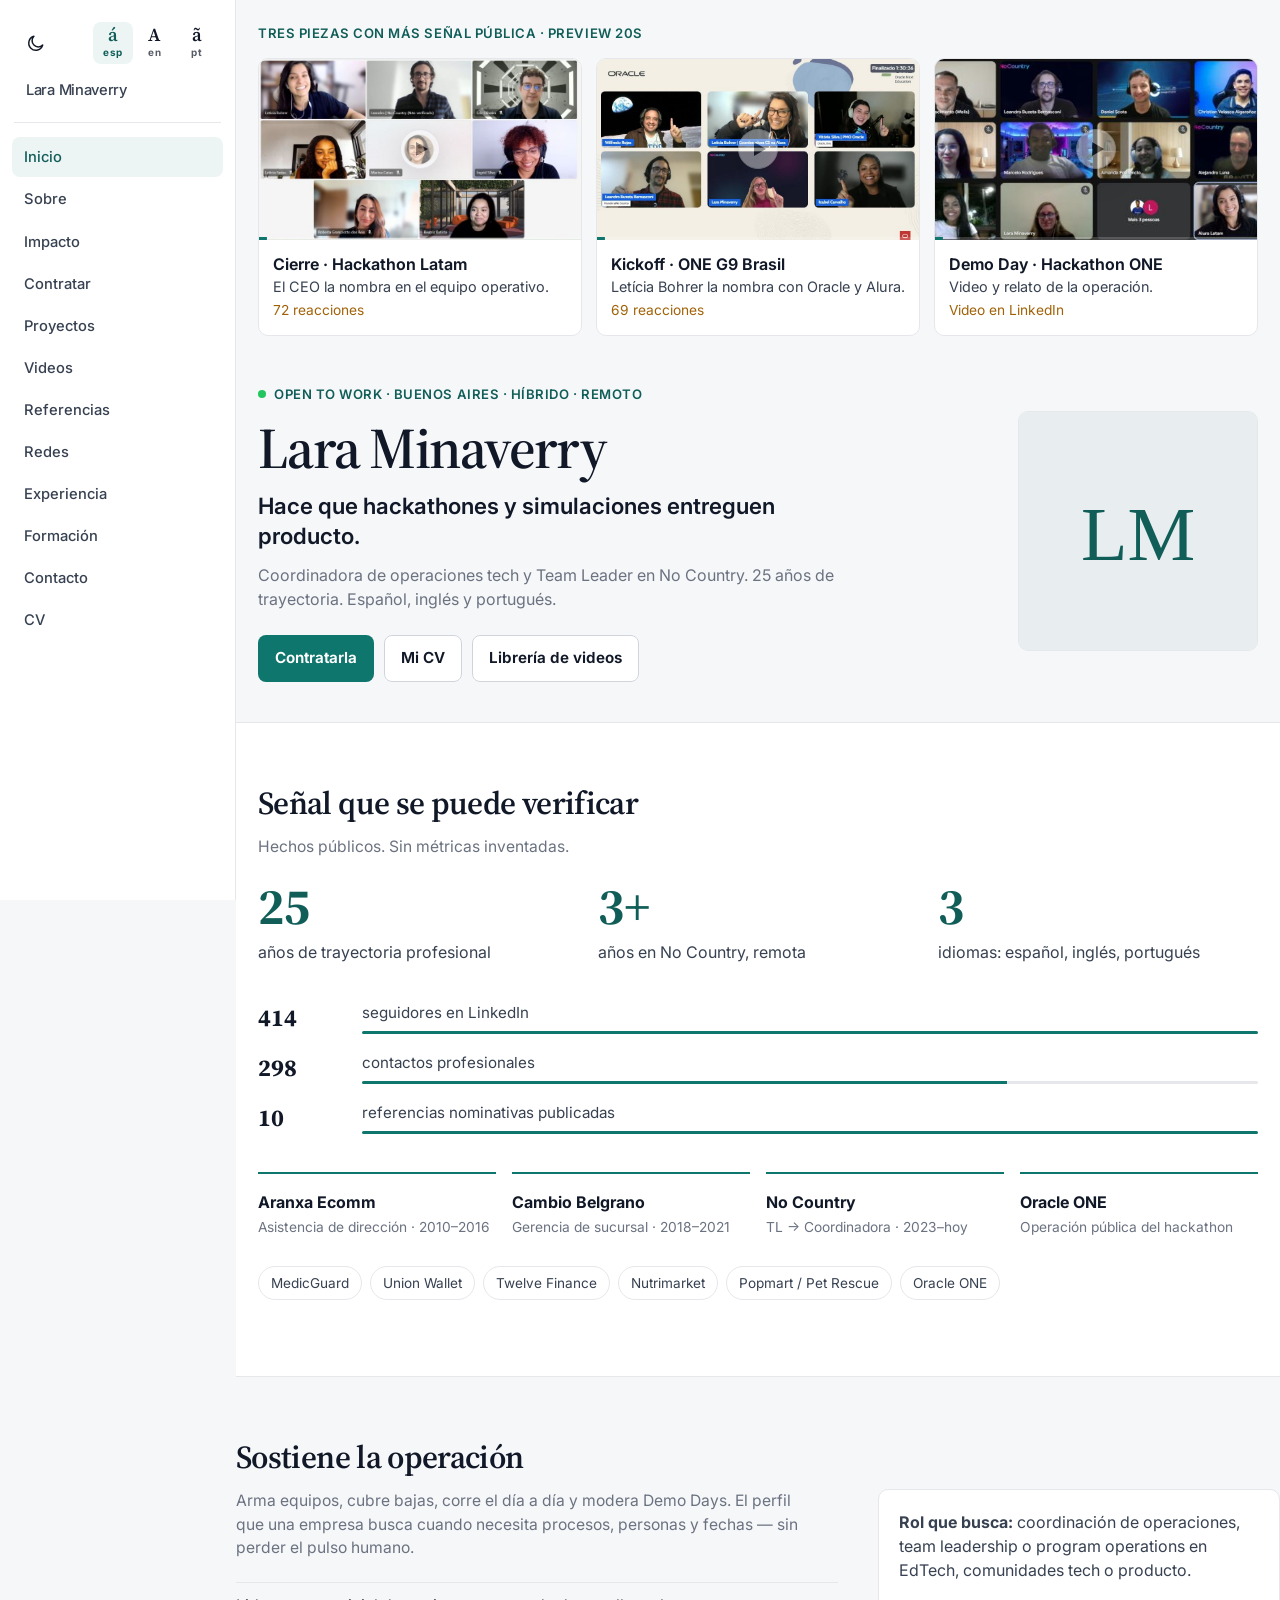
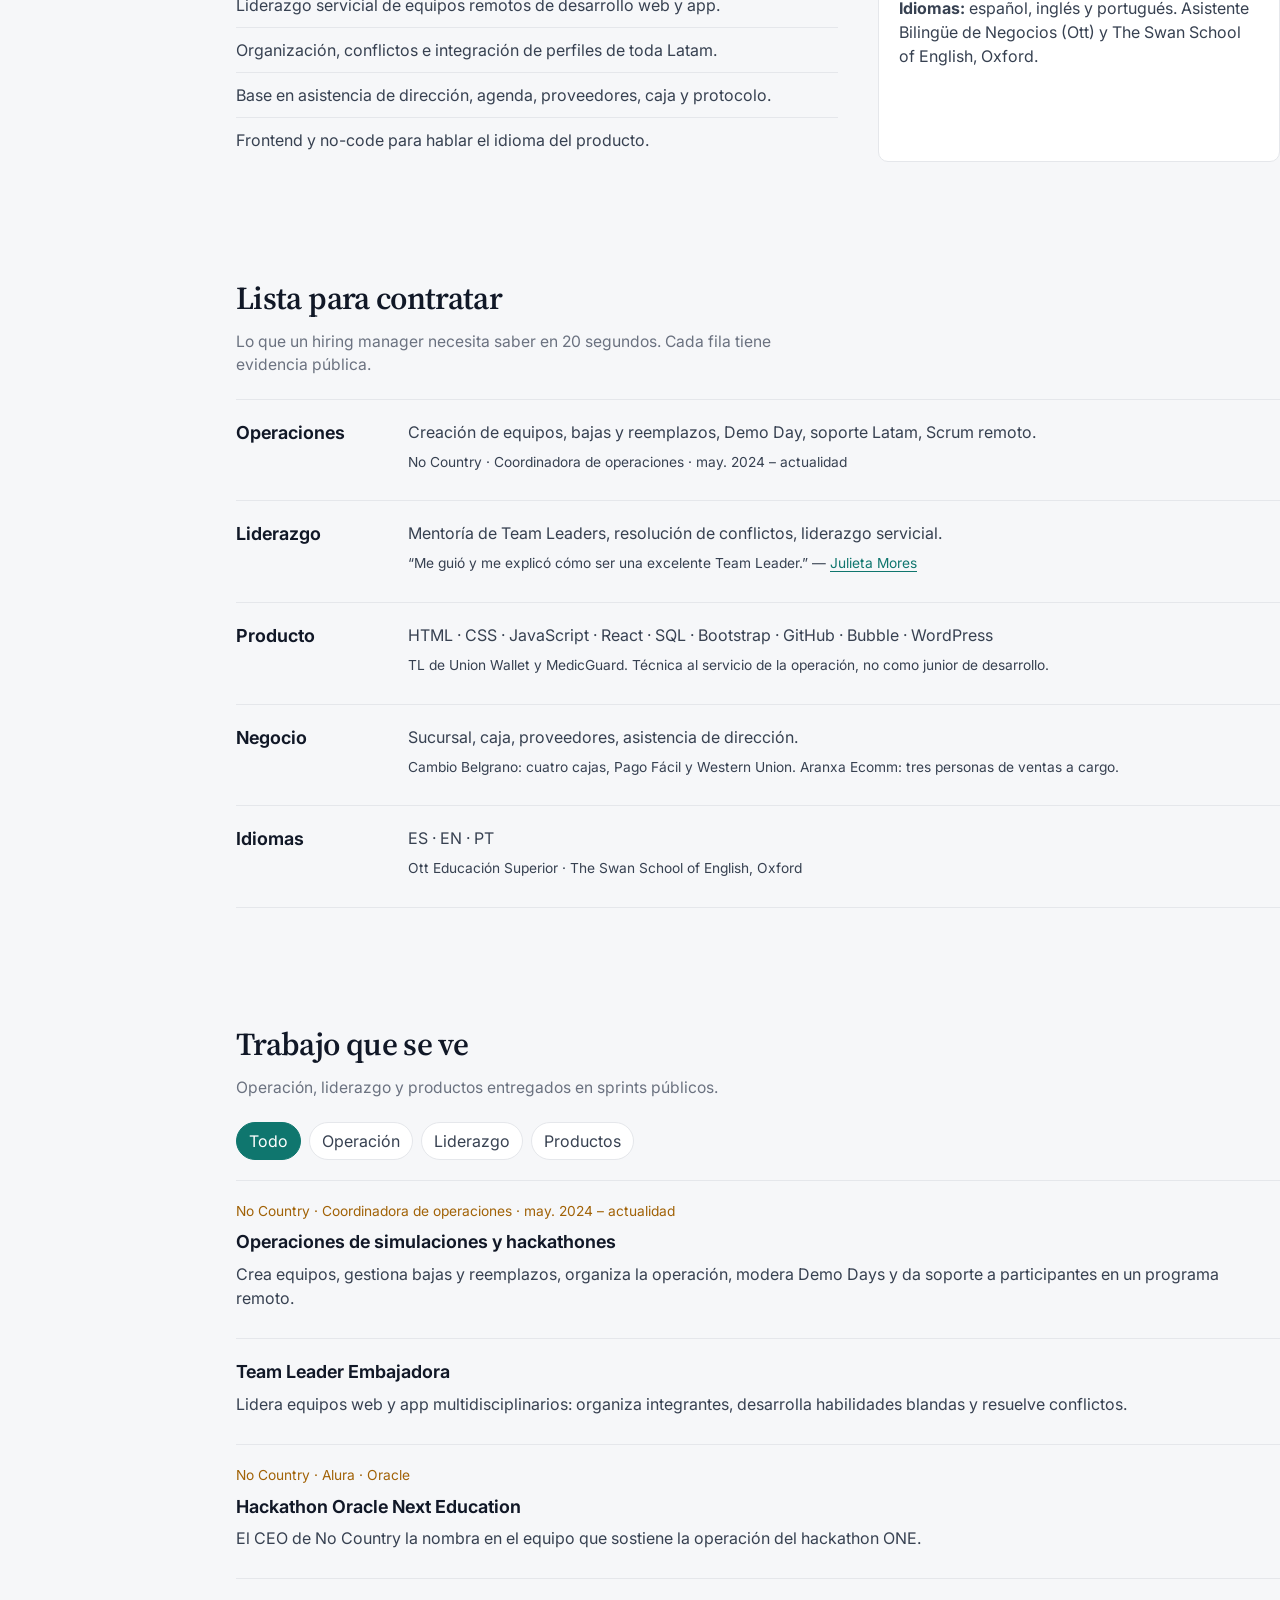
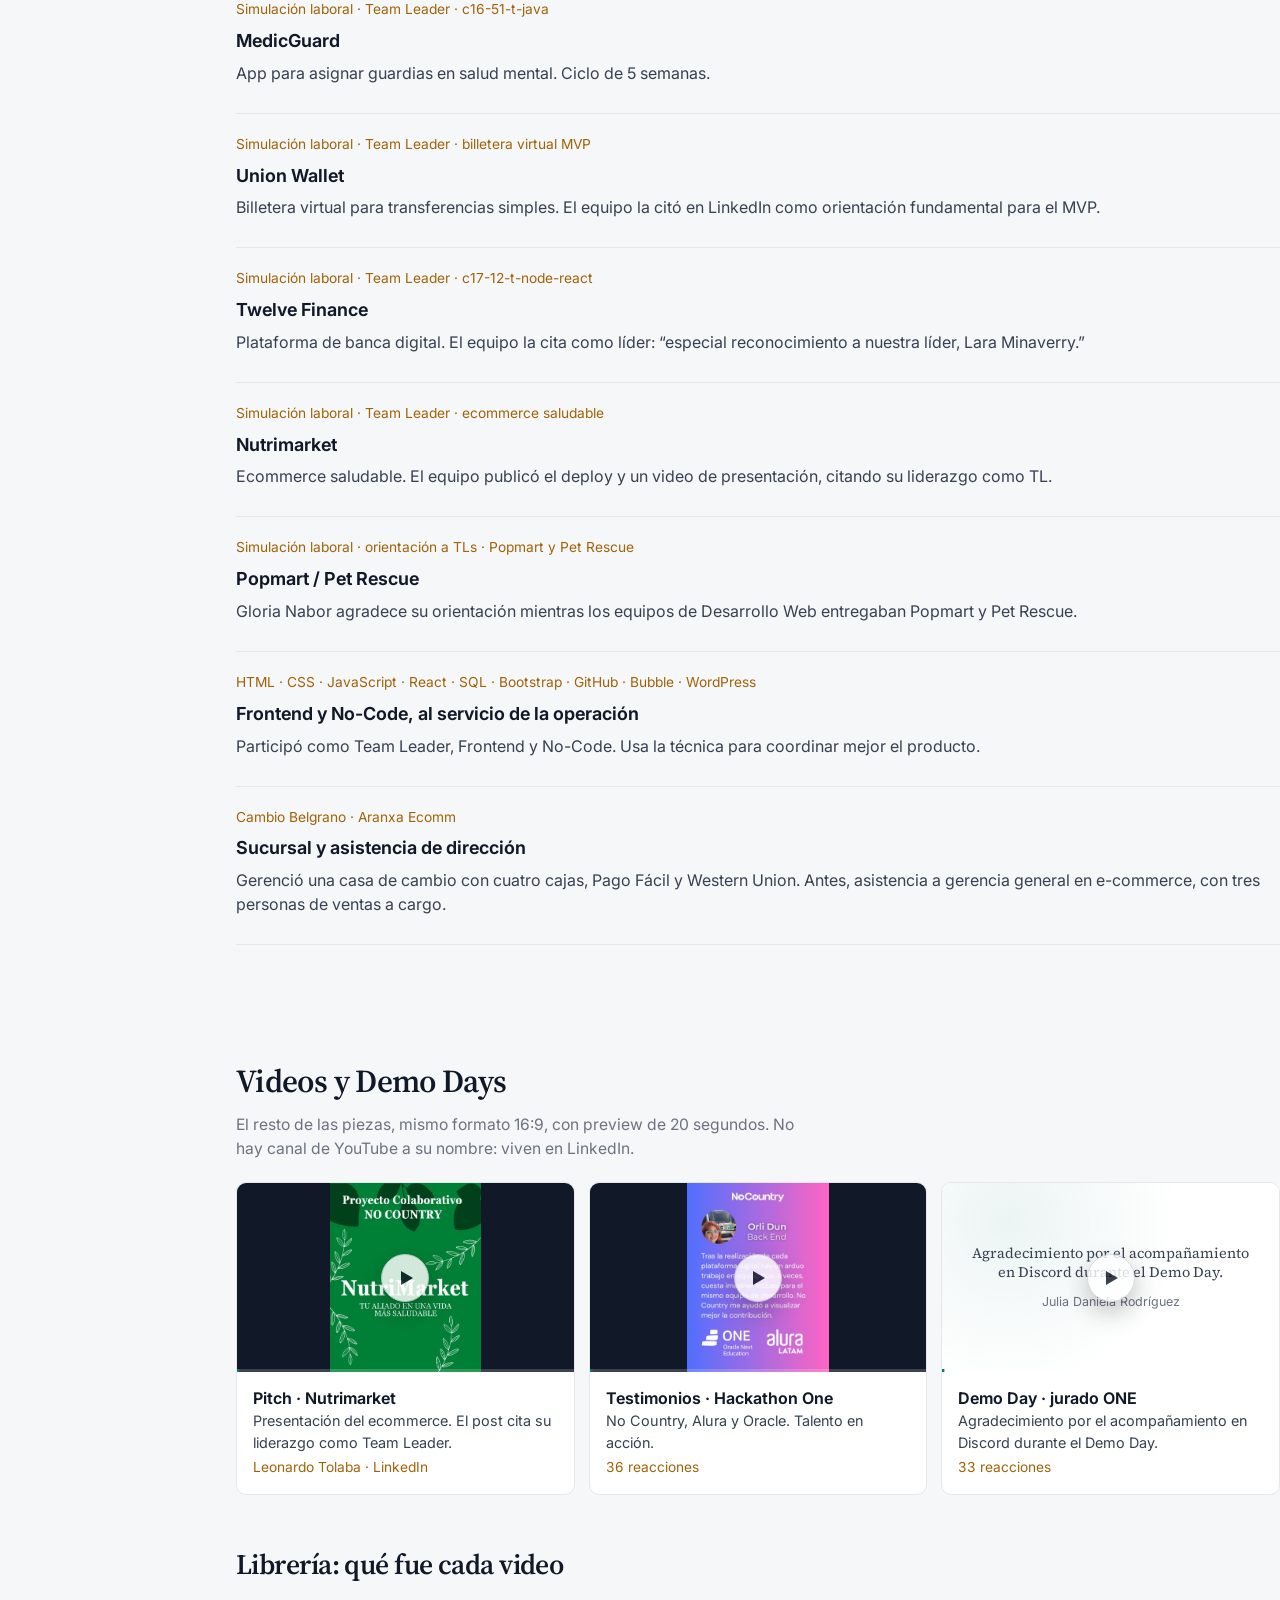
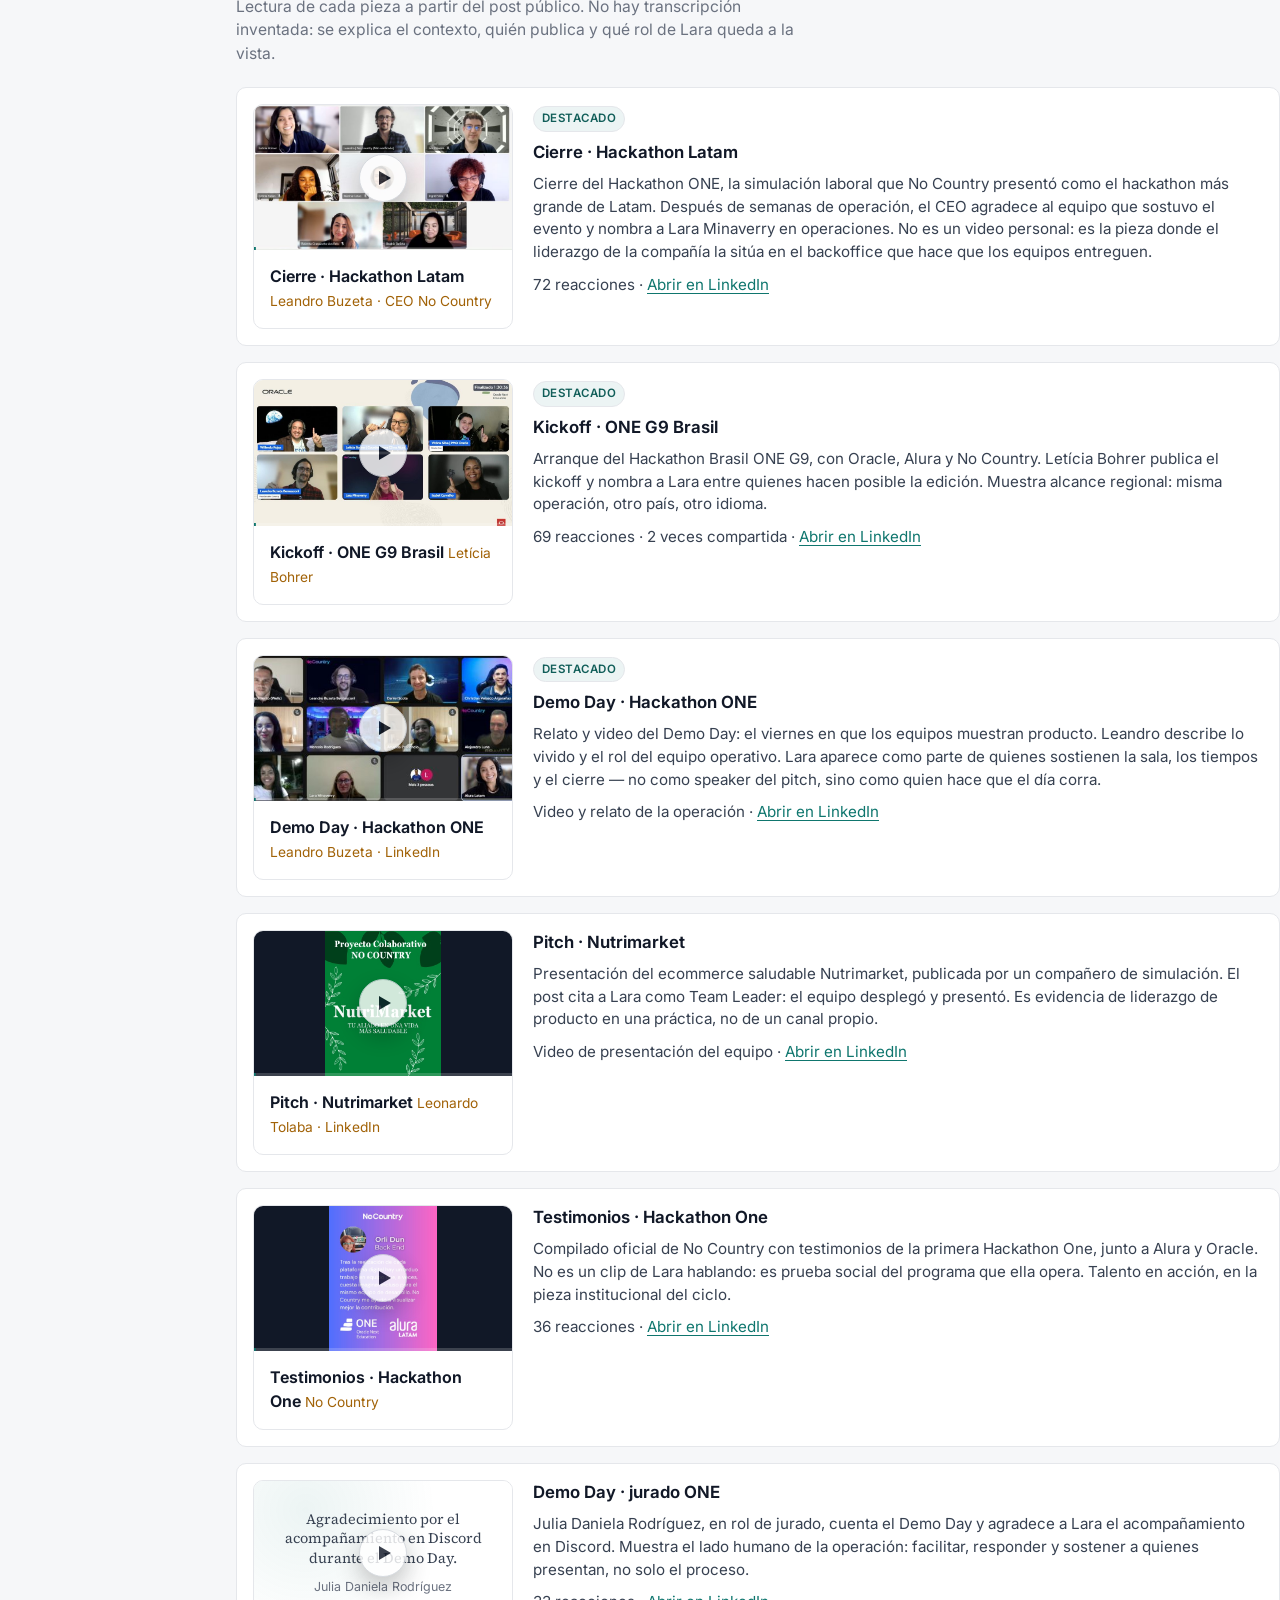
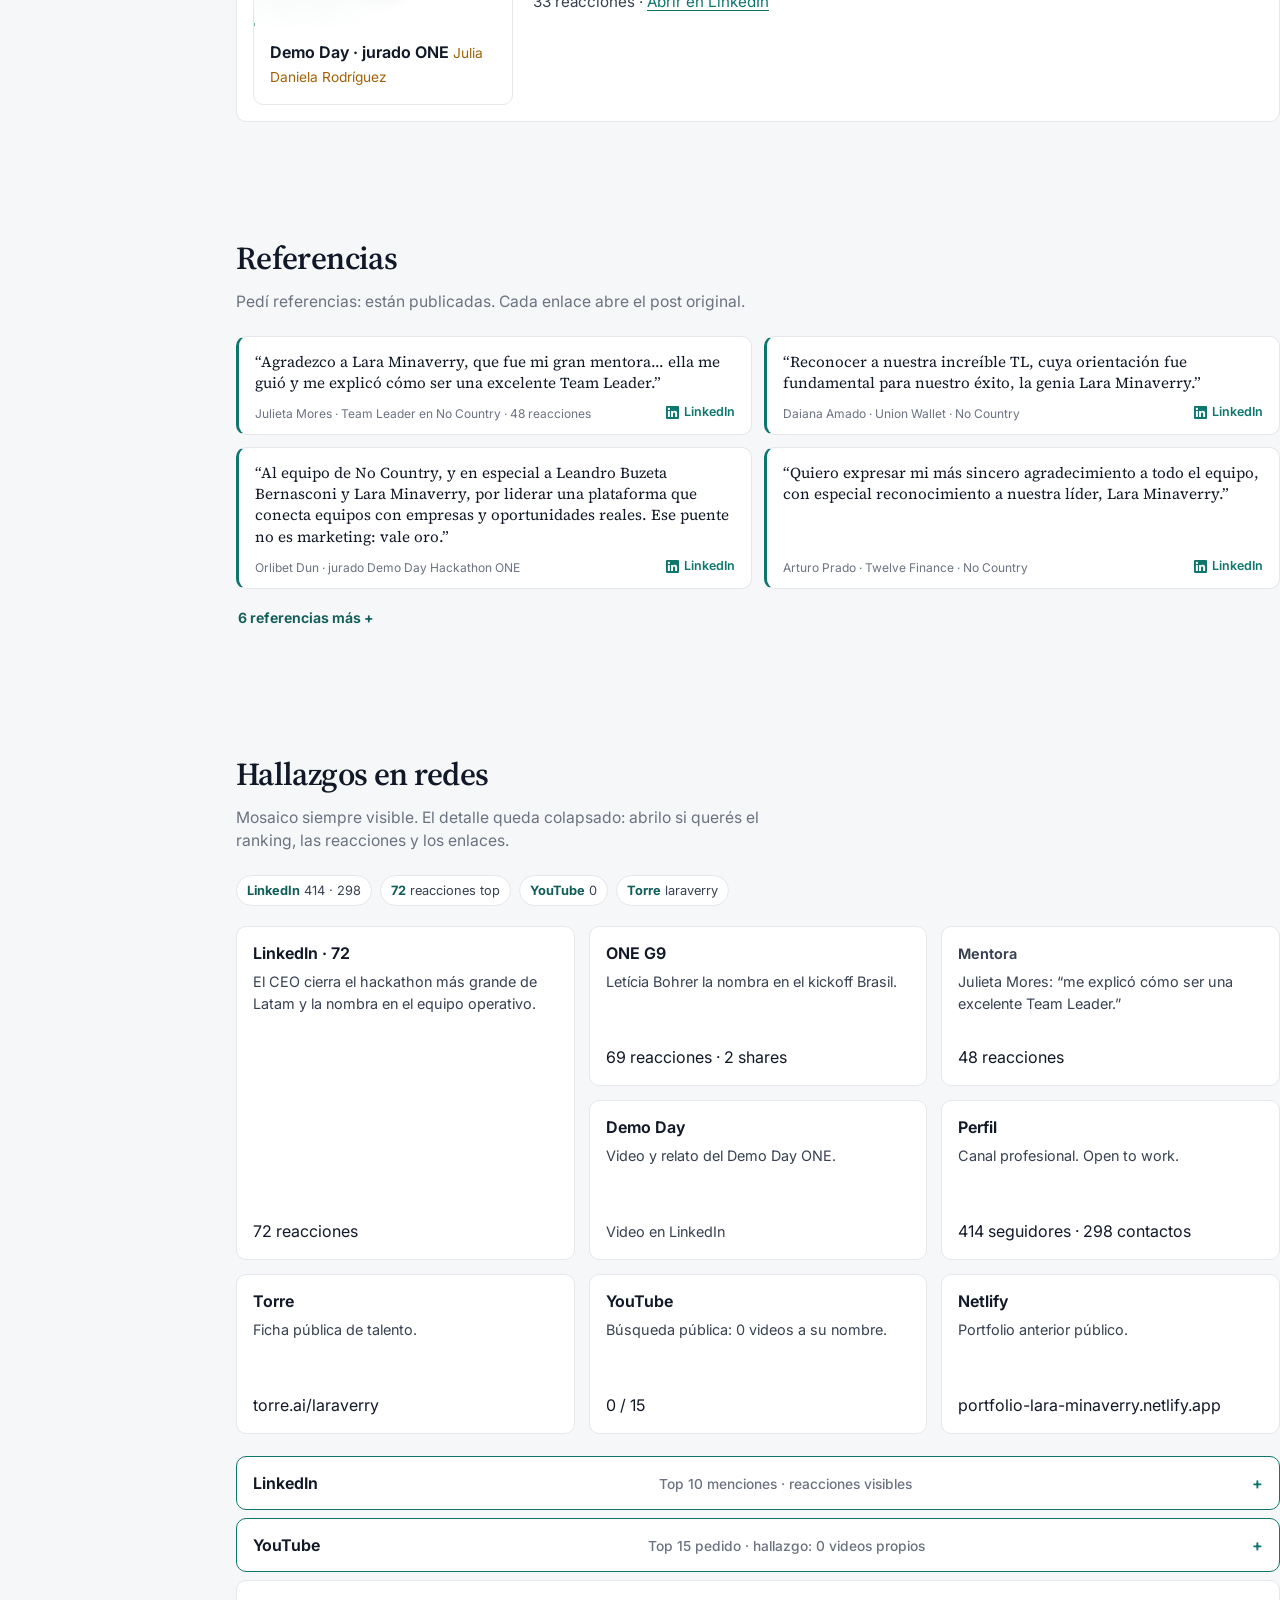
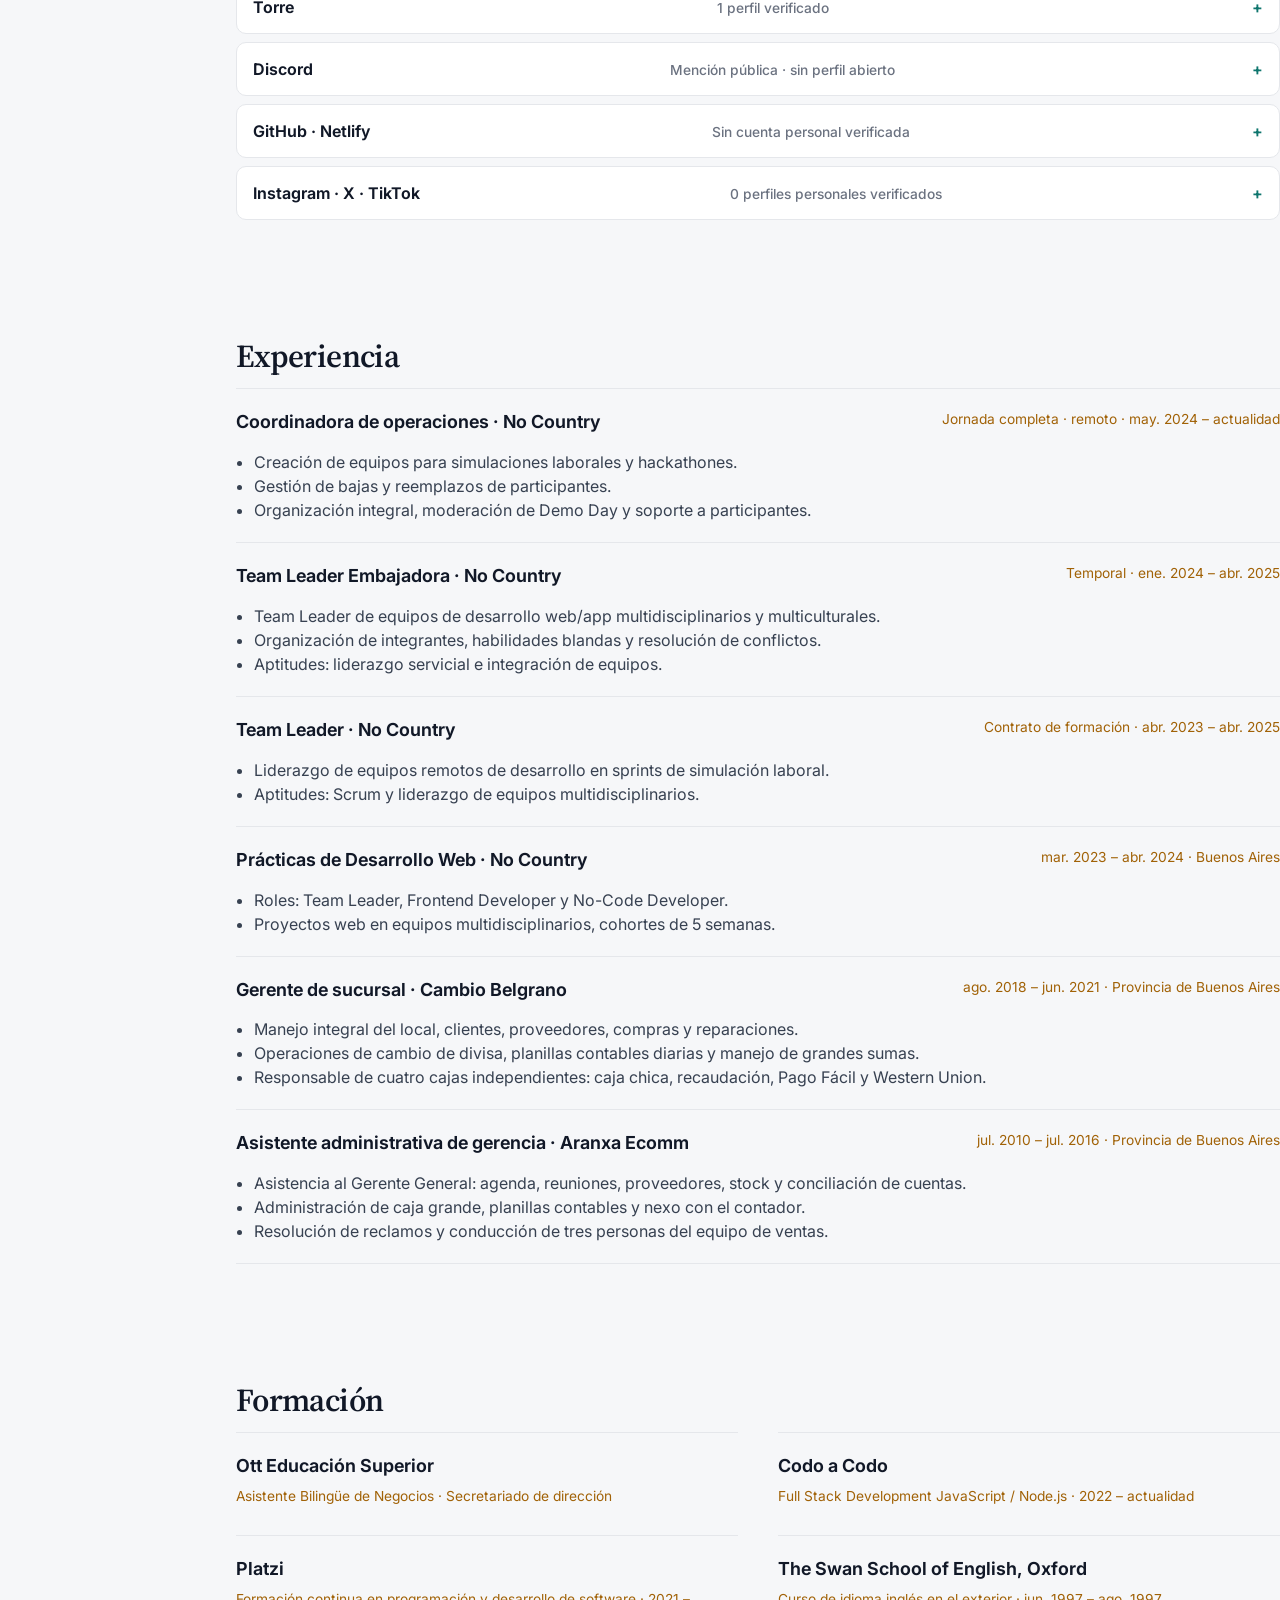
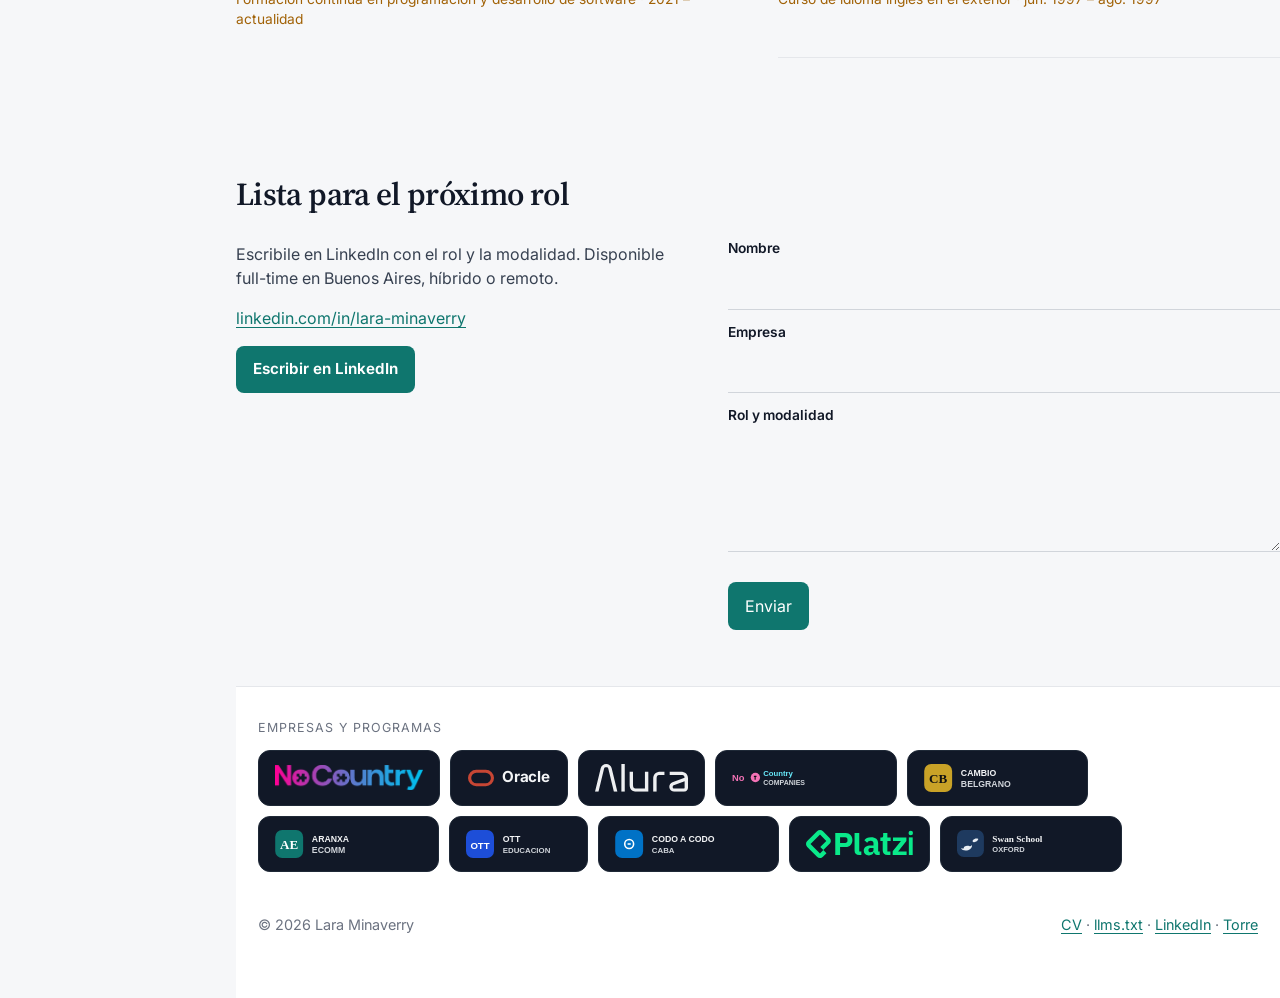
==== commit 0b88f39b: "Poner tema e idiomas arriba del nombre, con marcas de idioma en vez de banderas. Co-authored-by: Cur" ====
--- a/index.html
+++ b/index.html
@@ -114,7 +114,6 @@
   <div class="nav-backdrop" id="nav-backdrop" hidden></div>
   <nav id="nav-links" class="nav-links" aria-label="Principal" aria-hidden="true">
     <div class="nav-menu-head">
-      <a class="logo nav-sidebar-logo" href="#inicio">Lara Minaverry</a>
       <div class="nav-actions">
         <button class="theme-toggle" id="theme-toggle" type="button" aria-label="Cambiar a modo oscuro">
           <svg class="theme-icon theme-to-dark" viewBox="0 0 24 24" aria-hidden="true">
@@ -132,19 +131,20 @@
             <span class="pt">Idioma</span>
           </span>
           <button type="button" class="lang-btn" data-lang="es" aria-pressed="true" aria-label="Español">
-            <svg class="flag" viewBox="0 0 16 11" aria-hidden="true"><rect width="16" height="11" fill="#74ACDF"/><rect y="3.67" width="16" height="3.66" fill="#fff"/><circle cx="8" cy="5.5" r="1.15" fill="#F6B40E"/></svg>
+            <span class="lang-mark" aria-hidden="true">á</span>
             <span class="lang-code">esp</span>
           </button>
           <button type="button" class="lang-btn" data-lang="en" aria-pressed="false" aria-label="English">
-            <svg class="flag" viewBox="0 0 16 11" aria-hidden="true"><rect width="16" height="11" fill="#012169"/><rect x="6.6" width="2.8" height="11" fill="#fff"/><rect y="4.1" width="16" height="2.8" fill="#fff"/><rect x="7.1" width="1.8" height="11" fill="#C8102E"/><rect y="4.6" width="16" height="1.8" fill="#C8102E"/></svg>
+            <span class="lang-mark" aria-hidden="true">A</span>
             <span class="lang-code">en</span>
           </button>
           <button type="button" class="lang-btn" data-lang="pt" aria-pressed="false" aria-label="Português">
-            <svg class="flag" viewBox="0 0 16 11" aria-hidden="true"><rect width="16" height="11" fill="#009B3A"/><polygon points="8,1.2 14.8,5.5 8,9.8 1.2,5.5" fill="#FEDD00"/><circle cx="8" cy="5.5" r="1.85" fill="#002776"/></svg>
+            <span class="lang-mark" aria-hidden="true">ã</span>
             <span class="lang-code">pt</span>
           </button>
         </div>
       </div>
+      <a class="logo nav-sidebar-logo" href="#inicio">Lara Minaverry</a>
     </div>
     <a href="#inicio">
       <span class="es">Inicio</span>
--- a/css/styles.css
+++ b/css/styles.css
@@ -171,7 +171,7 @@
 .nav-sidebar-logo {
   display: block;
   margin: 0;
-  padding: 6px 12px 12px;
+  padding: 2px 8px 12px;
   min-height: 0;
   border-radius: 0;
   color: var(--ink);
@@ -186,36 +186,47 @@
 }
 
 .nav-menu-head {
+  display: flex;
+  flex-direction: column;
+  gap: 4px;
   margin: 0 2px 12px;
-  padding: 0 0 14px;
+  padding: 0 0 12px;
   border-bottom: 1px solid var(--line);
 }
 
 .nav-links .nav-actions {
   display: flex;
-  flex-direction: column;
-  align-items: stretch;
-  gap: 8px;
-  padding: 0 8px;
+  flex-direction: row;
+  align-items: center;
+  justify-content: space-between;
+  gap: 6px;
+  padding: 0 4px 2px;
 }
 
 .nav-links .lang-switch {
-  display: grid;
-  grid-template-columns: repeat(3, minmax(0, 1fr));
-  gap: 4px;
-  width: 100%;
+  display: flex;
+  flex: 1;
+  justify-content: flex-end;
+  gap: 2px;
 }
 
 .nav-links .lang-btn {
   flex-direction: column;
-  gap: 4px;
-  width: 100%;
-  min-height: 52px;
-  padding: 8px 4px;
+  gap: 1px;
+  width: auto;
+  min-width: 40px;
+  min-height: 0;
+  padding: 4px 6px;
+  border: 0;
+  background: transparent;
 }
 
 .nav-links .theme-toggle {
-  align-self: flex-start;
+  align-self: center;
+  width: 36px;
+  height: 36px;
+  border: 0;
+  background: transparent;
 }
 
 .site-shell {
@@ -252,6 +263,41 @@
   font-weight: 600;
 }
 
+.nav-links .theme-toggle,
+.nav-links .lang-btn {
+  border: 0;
+  background: transparent;
+}
+
+.nav-links .theme-toggle:hover,
+.nav-links .lang-btn:hover {
+  background: var(--elev);
+}
+
+.nav-links .lang-btn[aria-pressed="true"] {
+  background: var(--teal-wash);
+  color: var(--teal-deep);
+}
+
+.lang-mark {
+  font-family: var(--font-serif);
+  font-size: 1.15rem;
+  font-weight: 600;
+  line-height: 1;
+}
+
+.lang-code {
+  font-weight: 700;
+  font-size: 0.62rem;
+  letter-spacing: 0.06em;
+  text-transform: lowercase;
+  opacity: 0.7;
+}
+
+.lang-btn[aria-pressed="true"] .lang-code {
+  opacity: 1;
+}
+
 .visually-hidden {
   position: absolute;
   width: 1px;
@@ -294,29 +340,6 @@
   padding: 6px 9px;
   font-size: 0.78rem;
   letter-spacing: 0.02em;
-}
-
-.lang-btn[aria-pressed="true"] {
-  border-color: var(--teal);
-  background: var(--teal-wash);
-  color: var(--teal-deep);
-}
-
-.flag {
-  width: 18px;
-  height: 12px;
-  border-radius: 2px;
-  flex-shrink: 0;
-  display: block;
-  box-shadow: 0 0 0 1px rgba(0, 0, 0, 0.18);
-  overflow: hidden;
-}
-
-.lang-code {
-  font-weight: 700;
-  font-size: 0.75rem;
-  letter-spacing: 0.04em;
-  text-transform: lowercase;
 }
 
 .hamburger {
@@ -1424,18 +1447,13 @@
   }
 
   .theme-toggle {
-    width: 42px;
-    min-height: 42px;
+    width: 36px;
+    min-height: 36px;
     padding: 0;
   }
 
   .lang-btn {
-    padding: 6px 7px;
-    gap: 5px;
-  }
-
-  .lang-code {
-    font-size: 0.72rem;
+    padding: 4px 6px;
   }
 }
 
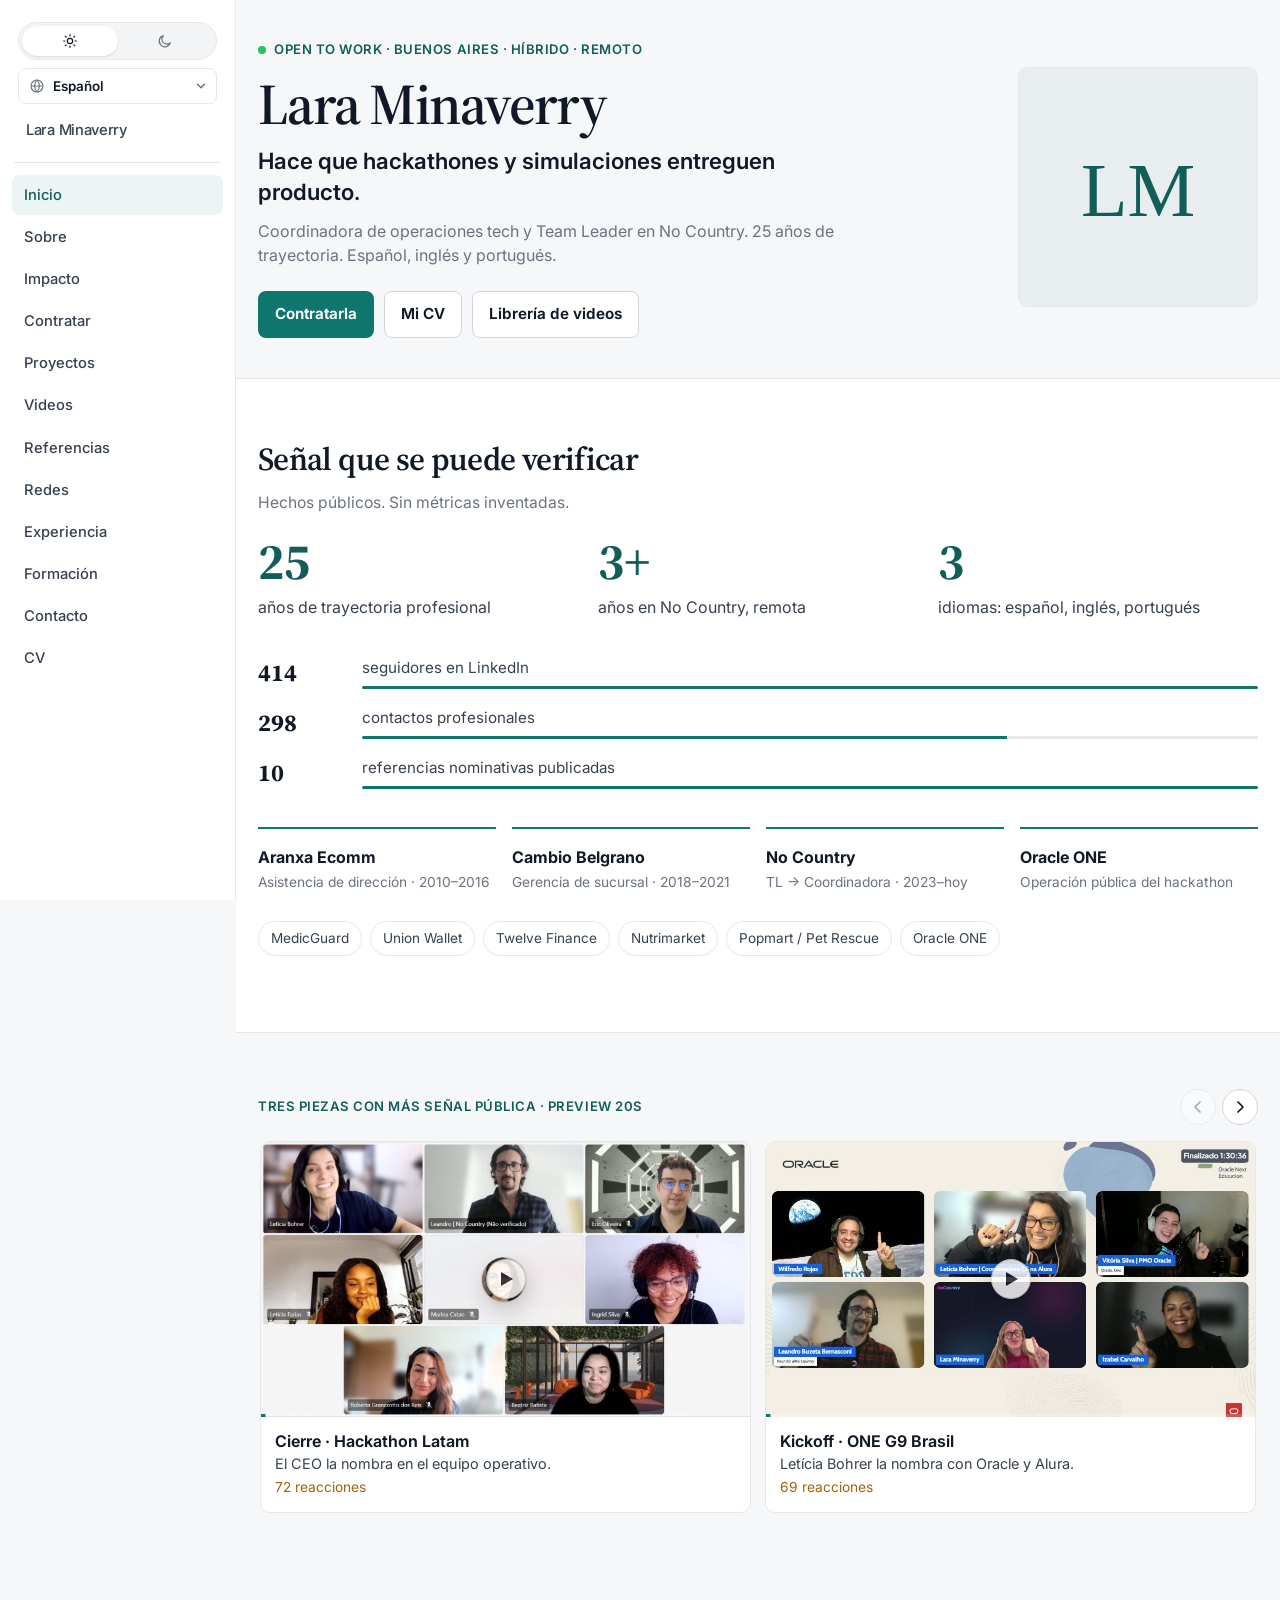
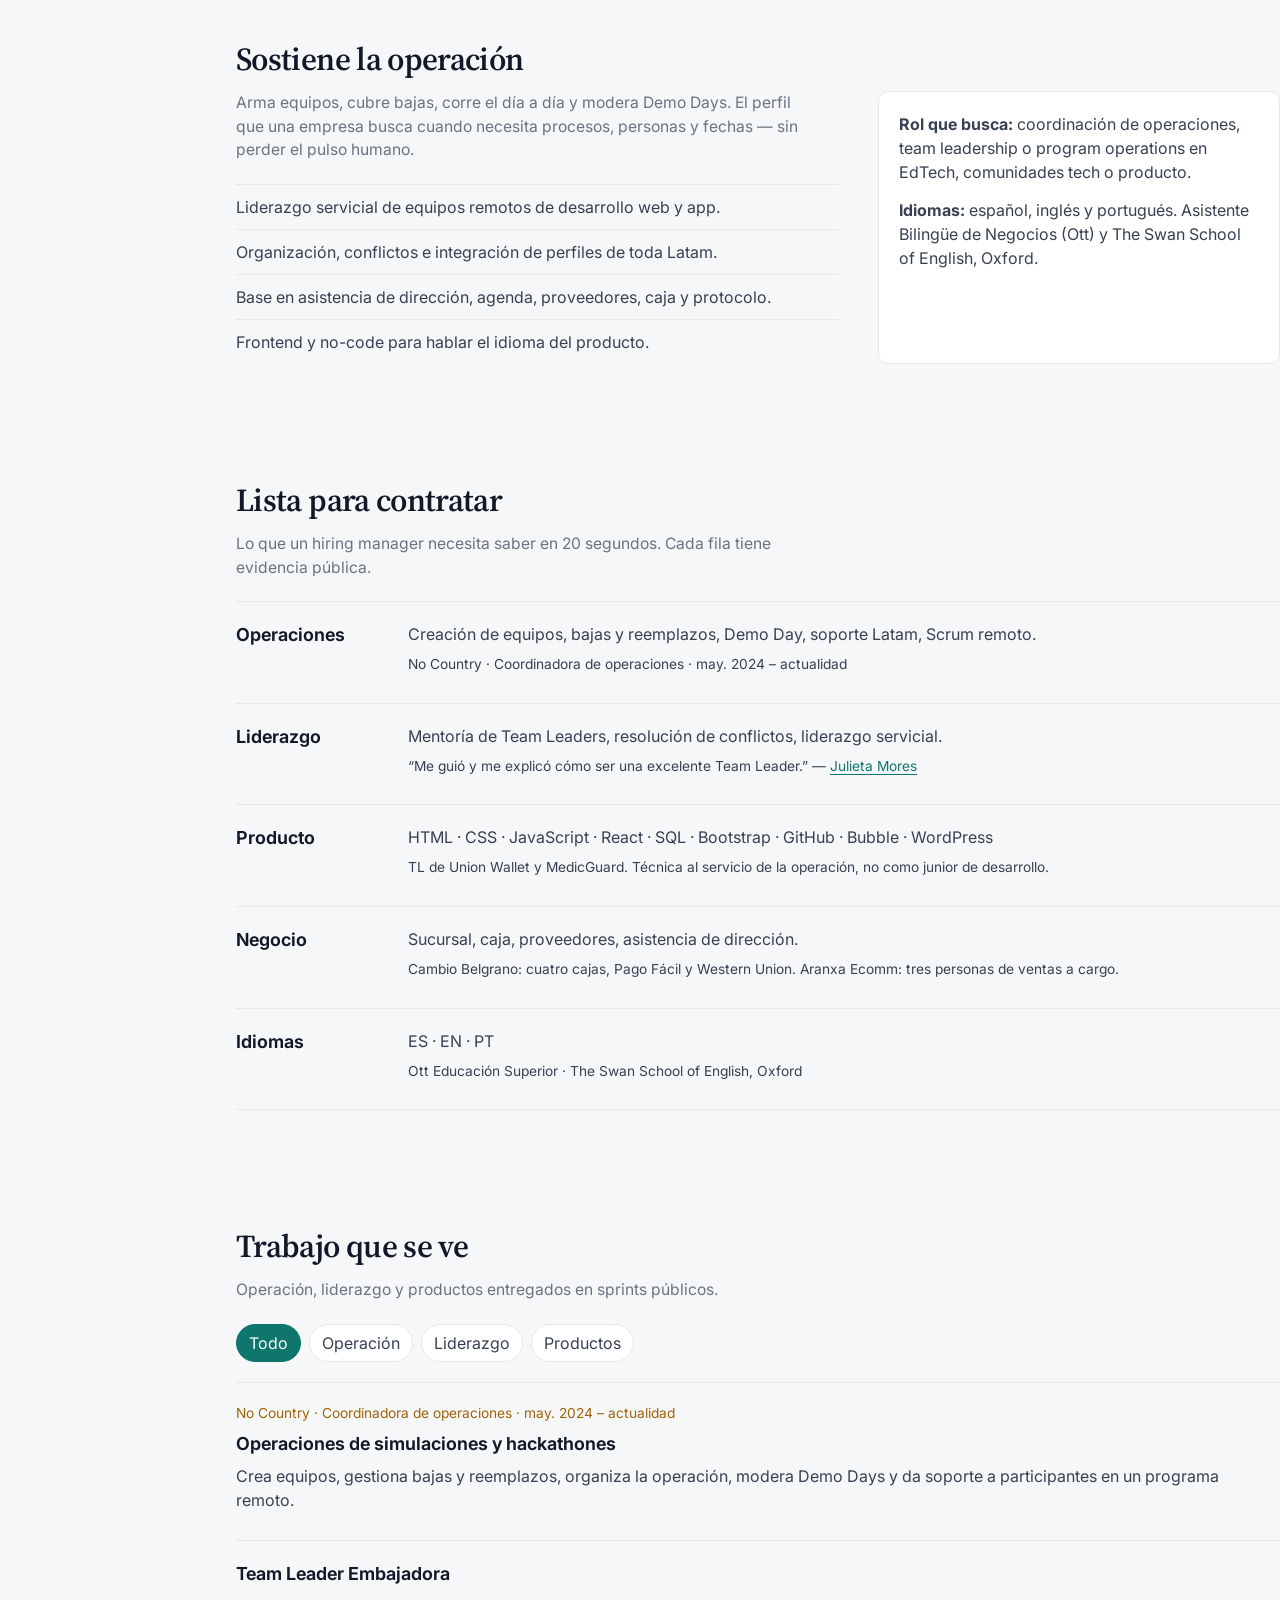
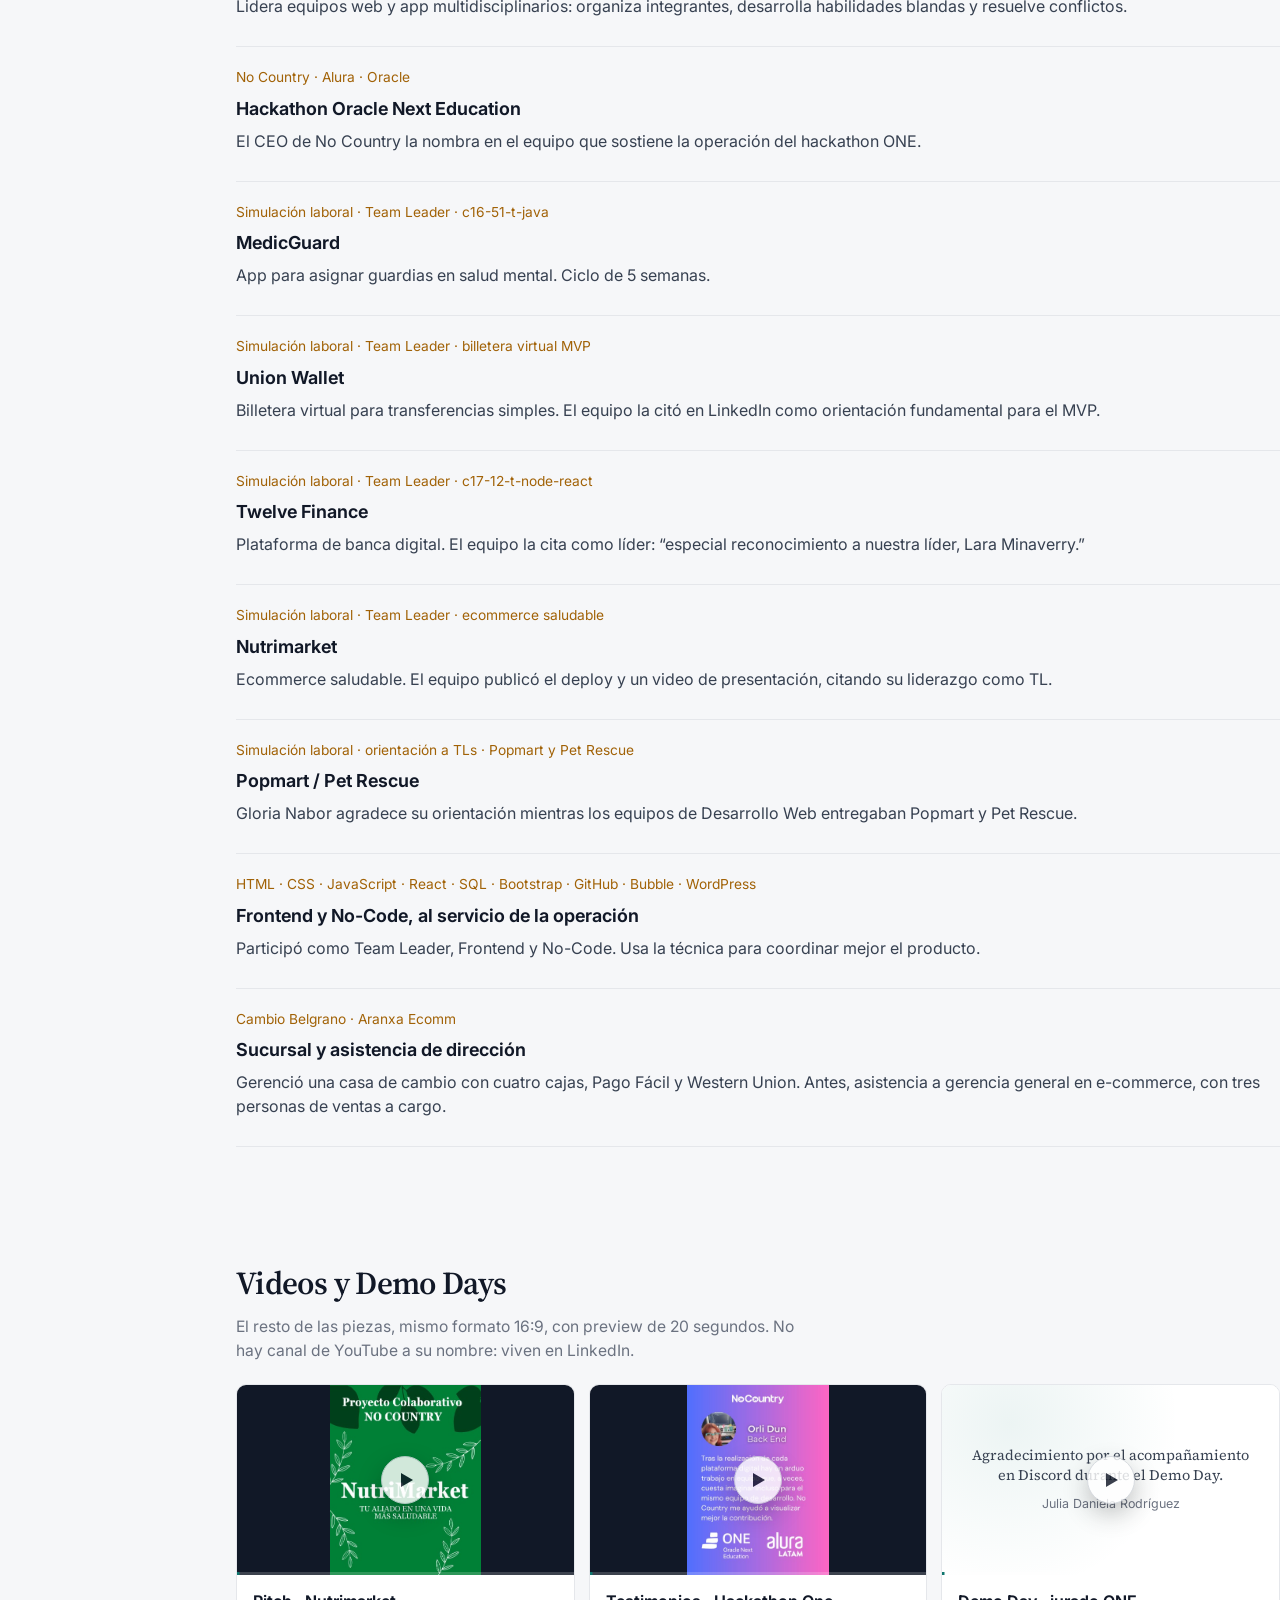
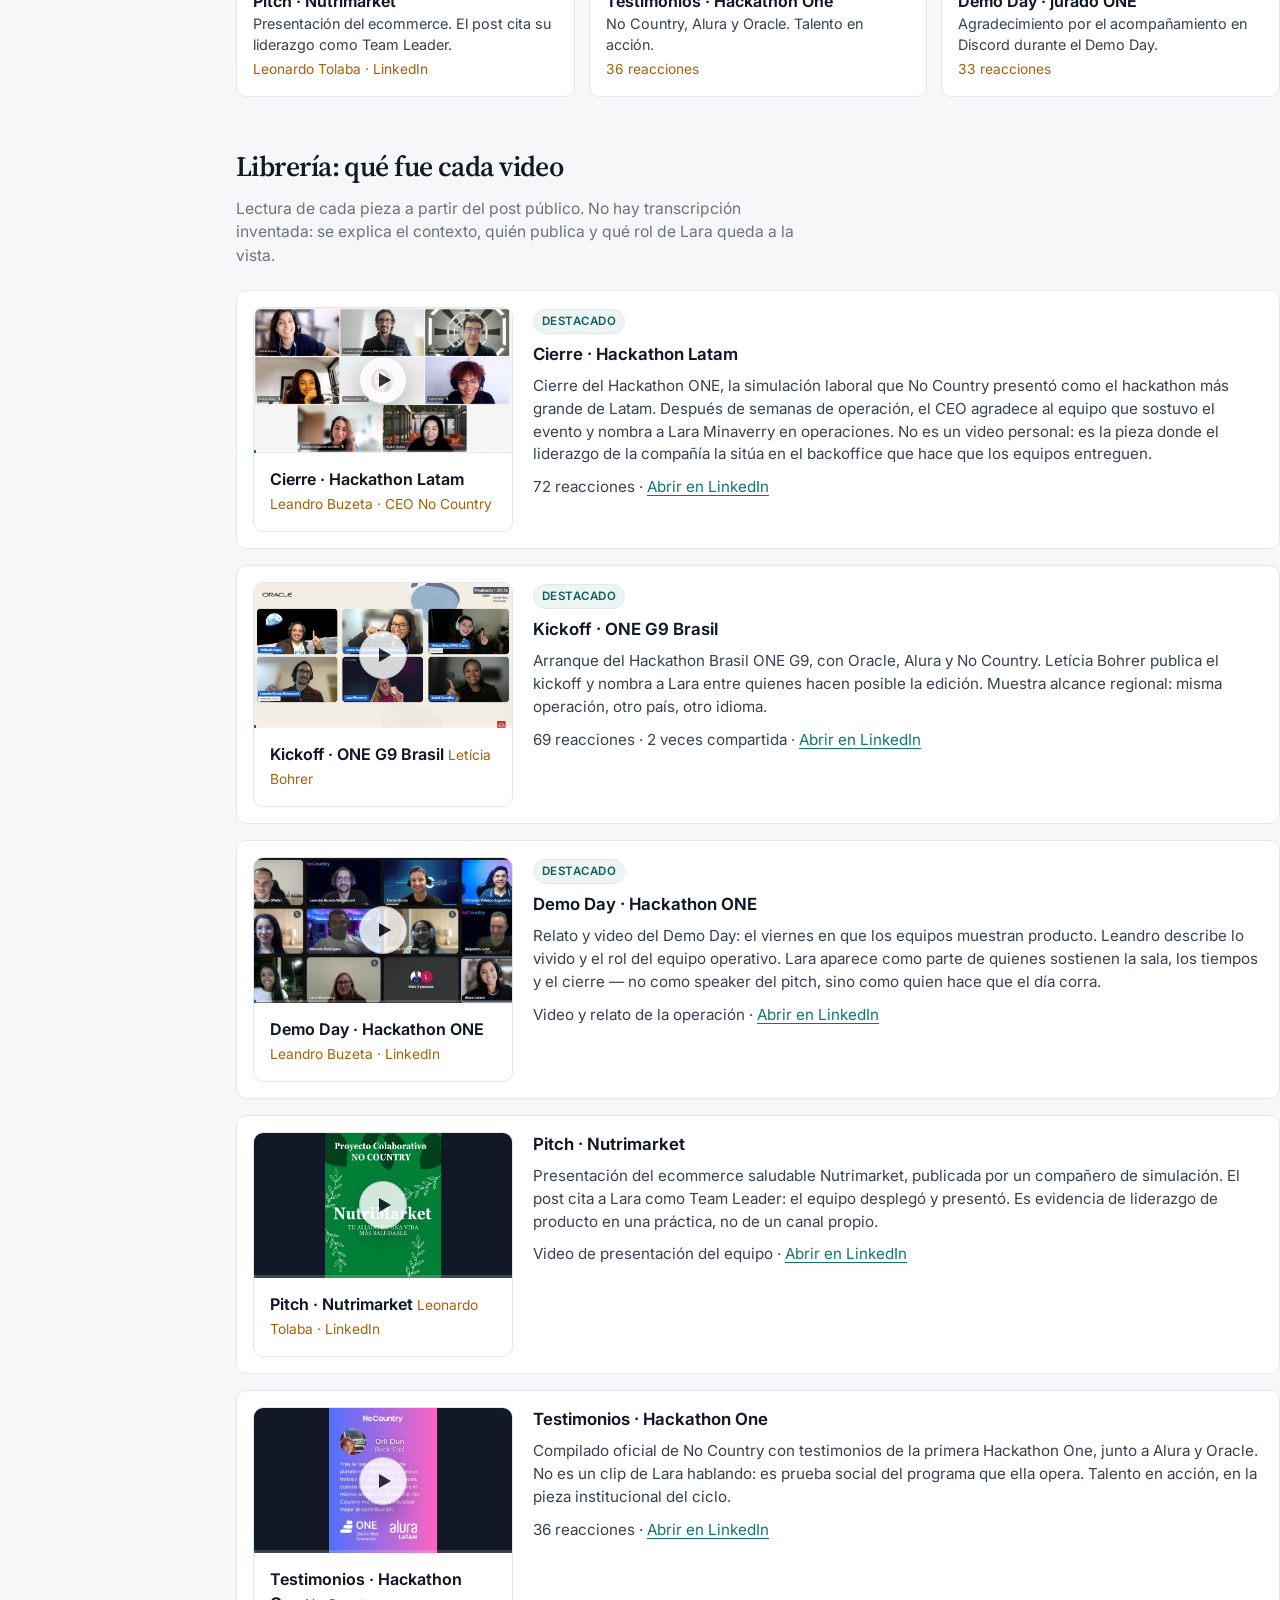
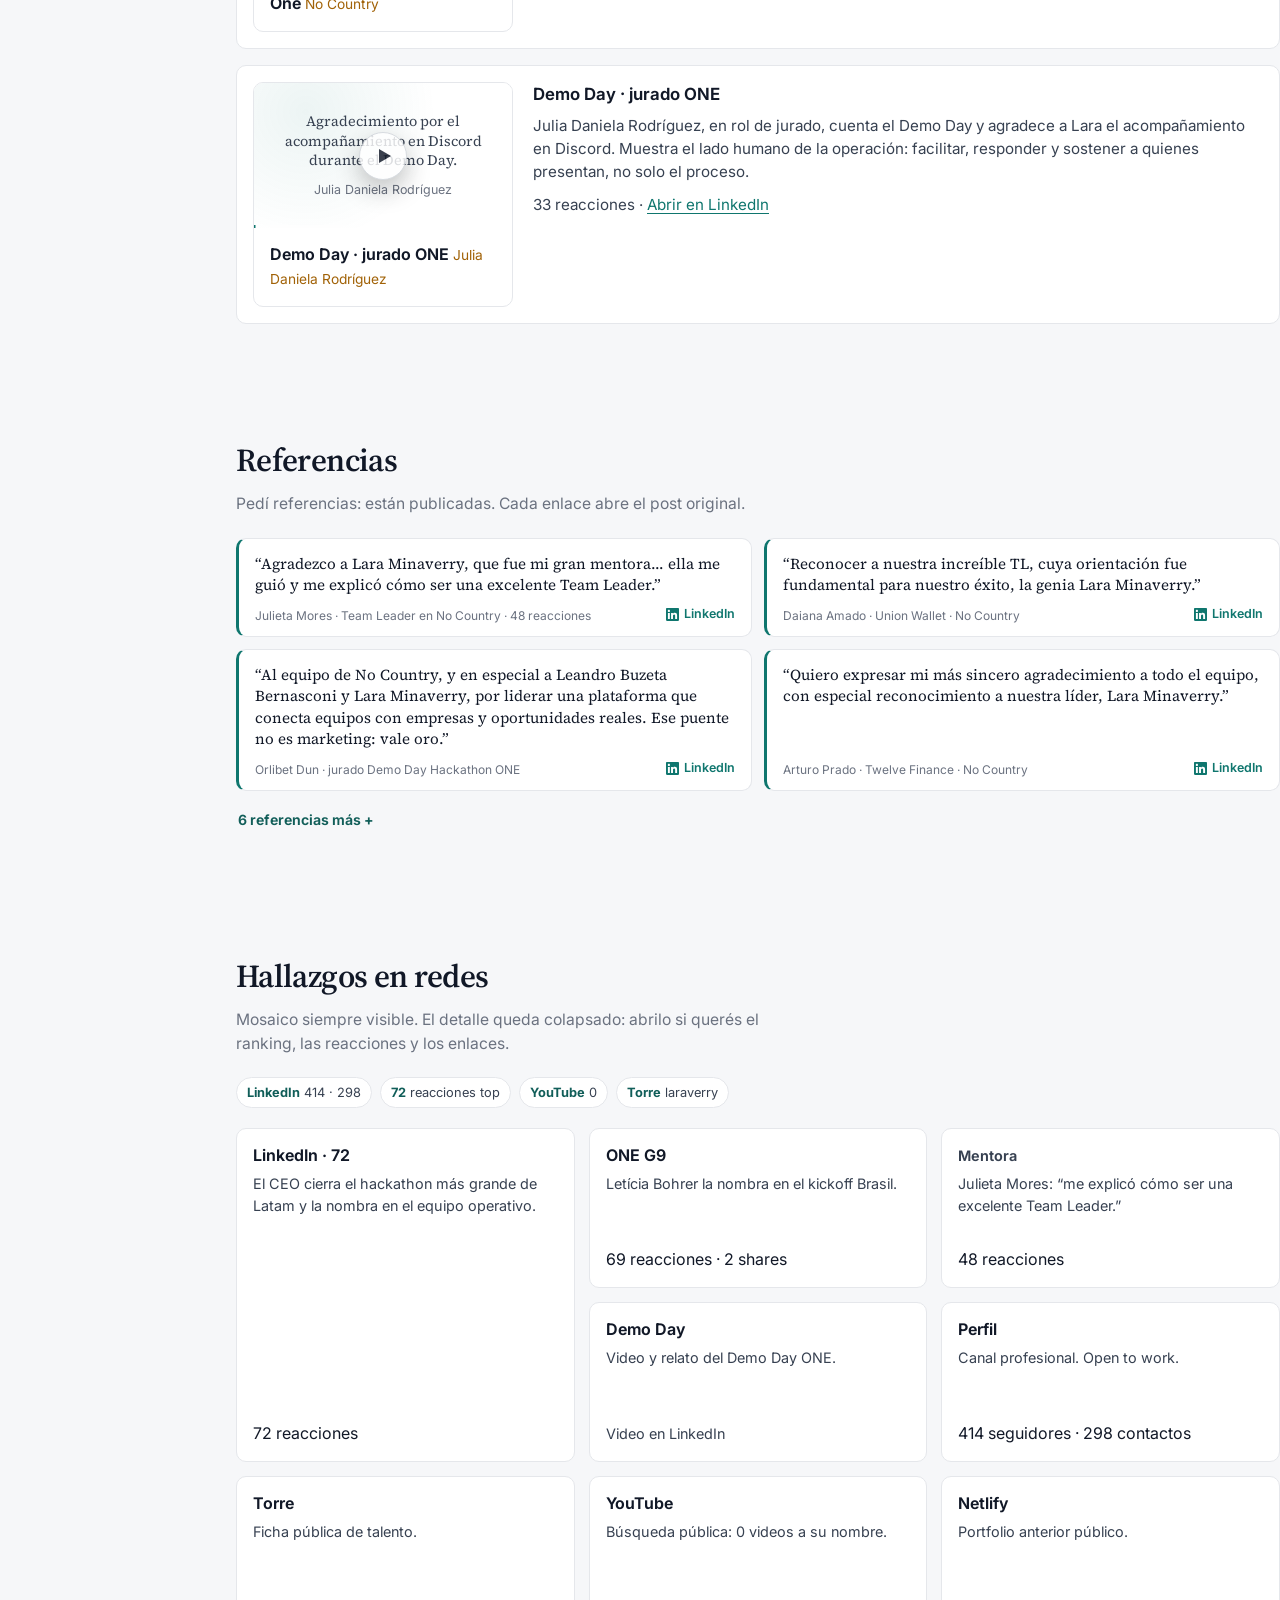
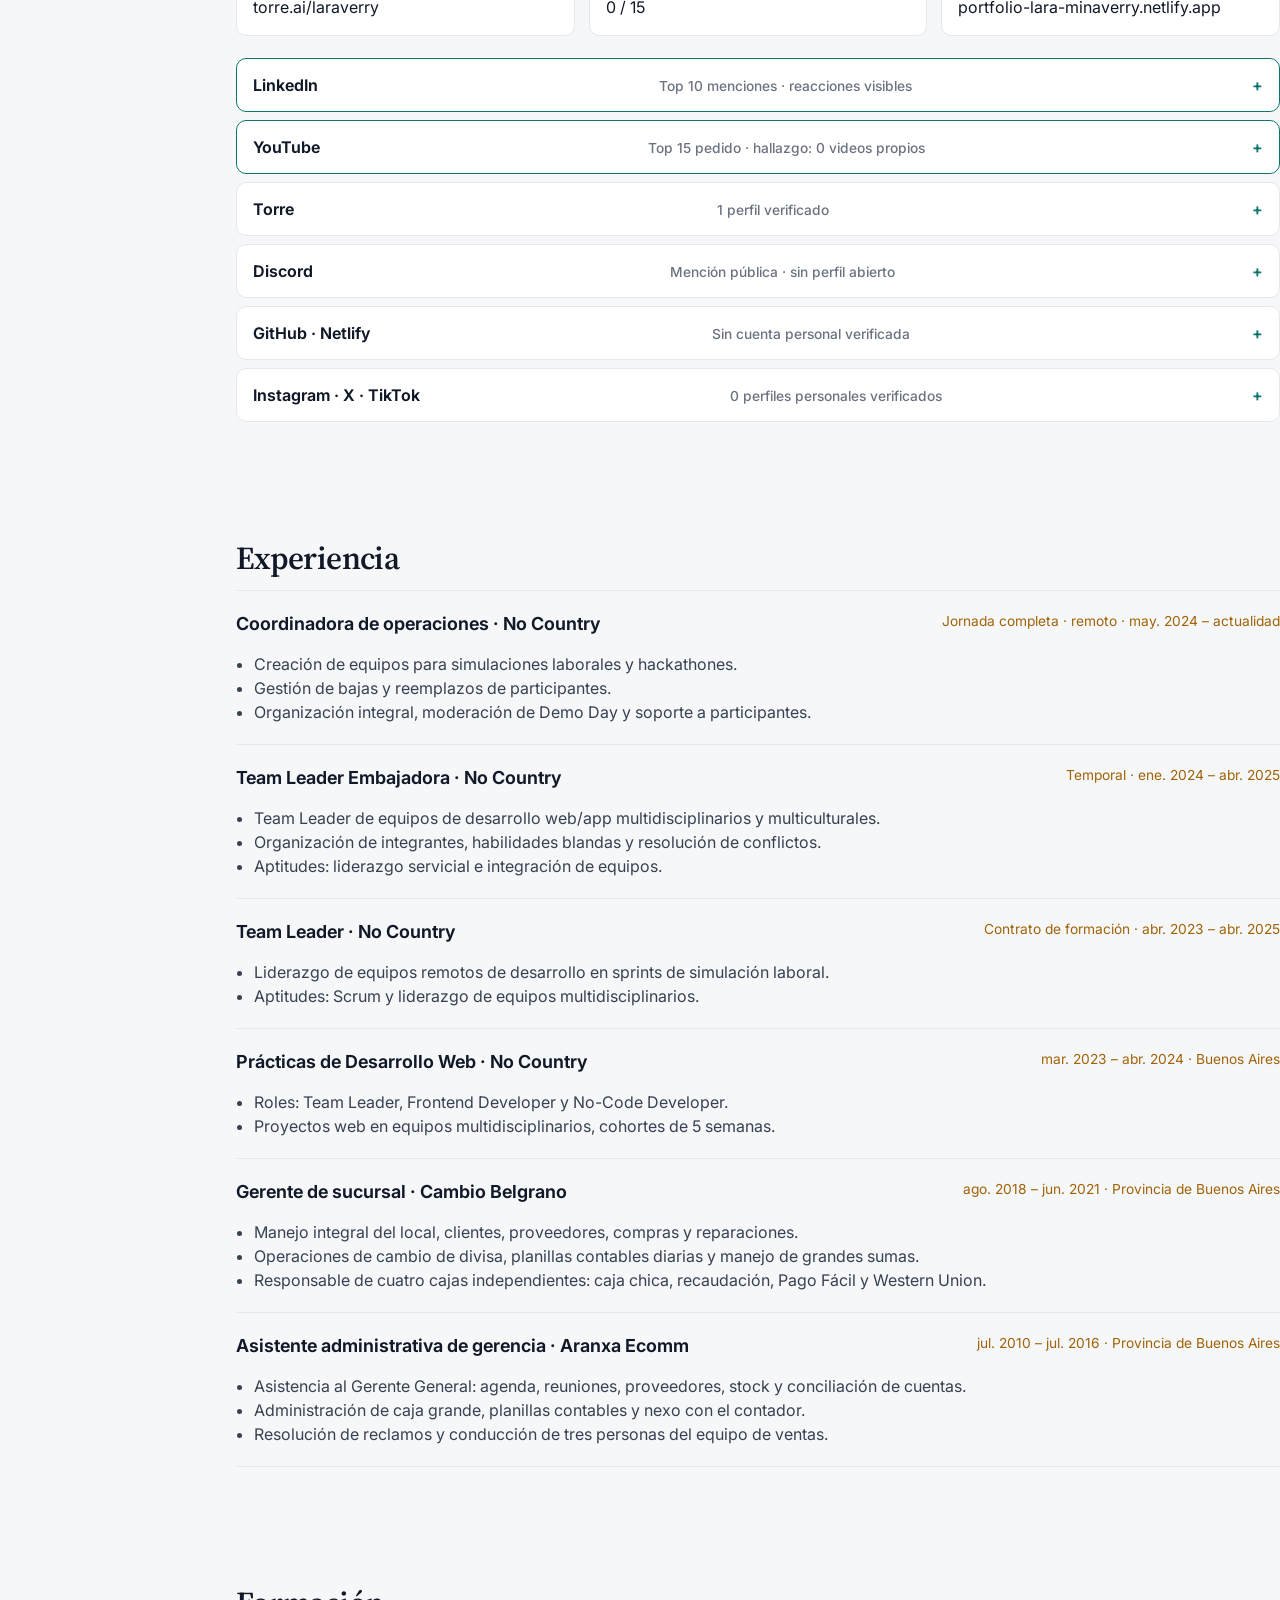
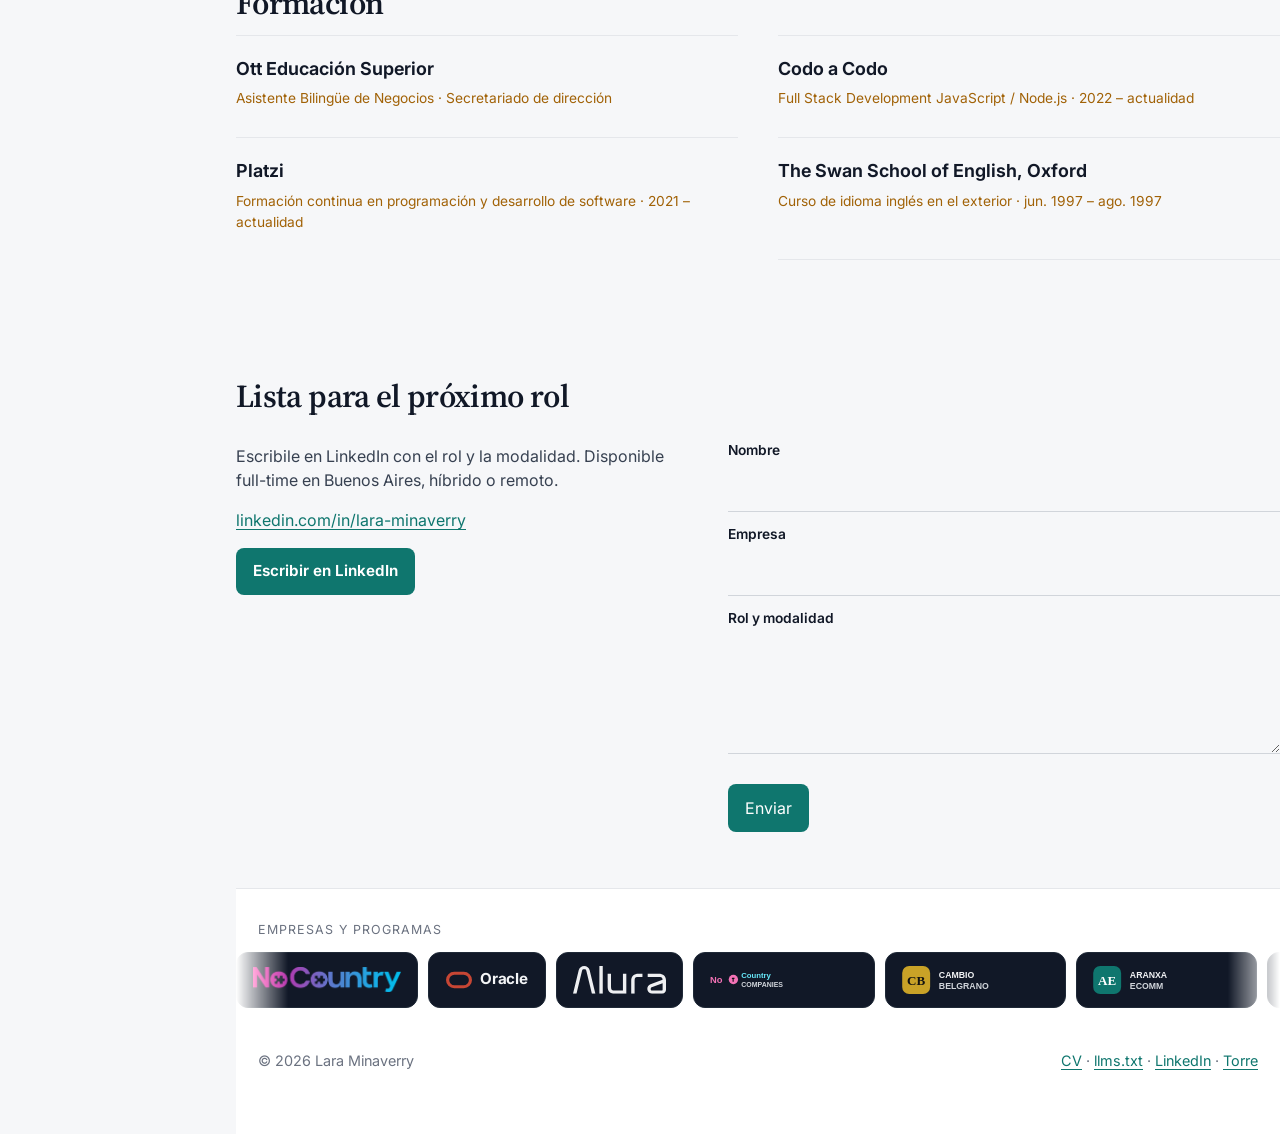
==== commit 01698820: "Estandarizar idioma, tema y galería de videos, y animar las empresas en una cinta continua. Co-autho" ====
--- a/index.html
+++ b/index.html
@@ -115,37 +115,60 @@
   <nav id="nav-links" class="nav-links" aria-label="Principal" aria-hidden="true">
     <div class="nav-menu-head">
       <div class="nav-actions">
-        <button class="theme-toggle" id="theme-toggle" type="button" aria-label="Cambiar a modo oscuro">
-          <svg class="theme-icon theme-to-dark" viewBox="0 0 24 24" aria-hidden="true">
-            <path d="M20 14.5A8.5 8.5 0 1 1 9.5 4 7 7 0 0 0 20 14.5z" fill="none" stroke="currentColor" stroke-width="1.8" stroke-linejoin="round"/>
-          </svg>
-          <svg class="theme-icon theme-to-light" viewBox="0 0 24 24" aria-hidden="true">
-            <circle cx="12" cy="12" r="4" fill="none" stroke="currentColor" stroke-width="1.8"/>
-            <path d="M12 2.5v1.8M12 19.7v1.8M4.93 4.93l1.27 1.27M17.8 17.8l1.27 1.27M2.5 12h1.8M19.7 12h1.8M4.93 19.07l1.27-1.27M17.8 6.2l1.27-1.27" fill="none" stroke="currentColor" stroke-width="1.8" stroke-linecap="round"/>
-          </svg>
-        </button>
-        <div class="lang-switch" role="group" aria-labelledby="lang-switch-label">
-          <span id="lang-switch-label" class="visually-hidden">
-            <span class="es">Idioma</span>
-            <span class="en">Language</span>
-            <span class="pt">Idioma</span>
+        <div class="theme-switch" role="group" aria-labelledby="theme-switch-label">
+          <span id="theme-switch-label" class="visually-hidden">
+            <span class="es">Apariencia</span>
+            <span class="en">Appearance</span>
+            <span class="pt">Aparência</span>
           </span>
-          <button type="button" class="lang-btn" data-lang="es" aria-pressed="true" aria-label="Español">
-            <span class="lang-mark" aria-hidden="true">á</span>
-            <span class="lang-code">esp</span>
+          <button type="button" class="theme-opt" data-theme-set="light" aria-pressed="true" aria-label="Modo claro">
+            <svg class="theme-icon" viewBox="0 0 24 24" aria-hidden="true">
+              <circle cx="12" cy="12" r="4" fill="none" stroke="currentColor" stroke-width="1.8"/>
+              <path d="M12 2.5v1.8M12 19.7v1.8M4.93 4.93l1.27 1.27M17.8 17.8l1.27 1.27M2.5 12h1.8M19.7 12h1.8M4.93 19.07l1.27-1.27M17.8 6.2l1.27-1.27" fill="none" stroke="currentColor" stroke-width="1.8" stroke-linecap="round"/>
+            </svg>
           </button>
-          <button type="button" class="lang-btn" data-lang="en" aria-pressed="false" aria-label="English">
-            <span class="lang-mark" aria-hidden="true">A</span>
-            <span class="lang-code">en</span>
-          </button>
-          <button type="button" class="lang-btn" data-lang="pt" aria-pressed="false" aria-label="Português">
-            <span class="lang-mark" aria-hidden="true">ã</span>
-            <span class="lang-code">pt</span>
+          <button type="button" class="theme-opt" data-theme-set="dark" aria-pressed="false" aria-label="Modo oscuro">
+            <svg class="theme-icon" viewBox="0 0 24 24" aria-hidden="true">
+              <path d="M20 14.5A8.5 8.5 0 1 1 9.5 4 7 7 0 0 0 20 14.5z" fill="none" stroke="currentColor" stroke-width="1.8" stroke-linejoin="round"/>
+            </svg>
           </button>
         </div>
+        <div class="lang-dropdown" id="lang-dropdown">
+          <button type="button" class="lang-trigger" id="lang-trigger" aria-haspopup="listbox" aria-expanded="false" aria-controls="lang-menu" aria-label="Idioma: Español">
+            <svg class="lang-globe" viewBox="0 0 24 24" aria-hidden="true">
+              <circle cx="12" cy="12" r="9" fill="none" stroke="currentColor" stroke-width="1.7"/>
+              <path d="M3 12h18M12 3c2.4 2.8 3.7 5.8 3.7 9s-1.3 6.2-3.7 9c-2.4-2.8-3.7-5.8-3.7-9s1.3-6.2 3.7-9z" fill="none" stroke="currentColor" stroke-width="1.7"/>
+            </svg>
+            <span class="lang-current" id="lang-current">Español</span>
+            <svg class="lang-caret" viewBox="0 0 16 16" aria-hidden="true">
+              <path d="M4 6l4 4 4-4" fill="none" stroke="currentColor" stroke-width="1.7" stroke-linecap="round" stroke-linejoin="round"/>
+            </svg>
+          </button>
+          <ul class="lang-menu" id="lang-menu" role="listbox" aria-labelledby="lang-trigger" hidden>
+            <li>
+              <button type="button" role="option" lang="es" data-lang="es" aria-selected="true">
+                <span class="lang-name">Español</span>
+                <span class="lang-iso">ES</span>
+              </button>
+            </li>
+            <li>
+              <button type="button" role="option" lang="en" data-lang="en" aria-selected="false">
+                <span class="lang-name">English</span>
+                <span class="lang-iso">EN</span>
+              </button>
+            </li>
+            <li>
+              <button type="button" role="option" lang="pt" data-lang="pt" aria-selected="false">
+                <span class="lang-name">Português</span>
+                <span class="lang-iso">PT</span>
+              </button>
+            </li>
+          </ul>
+        </div>
       </div>
       <a class="logo nav-sidebar-logo" href="#inicio">Lara Minaverry</a>
     </div>
+    <div class="nav-links-scroll">
     <a href="#inicio">
       <span class="es">Inicio</span>
       <span class="en">Home</span>
@@ -202,6 +225,7 @@
       <span class="pt">Contato</span>
     </a>
     <a href="./assets/Mi-CV.pdf" download="Mi CV.pdf">CV</a>
+    </div>
   </nav>
 
   <div class="site-shell">
@@ -214,75 +238,6 @@
   </header>
 
   <main id="contenido">
-    <section class="top-videos" aria-label="Videos principales">
-      <div class="wrap">
-        <p class="kicker">
-          <span class="es">Tres piezas con más señal pública · preview 20s</span>
-          <span class="en">Three pieces with the strongest public signal · 20s preview</span>
-            <span class="pt">Três peças com mais sinal público · preview 20s</span>
-        </p>
-        <div class="media-grid">
-          <a class="media-card" href="https://www.linkedin.com/posts/leandrobuzeta_hackathonone-simulacionlaboral-activity-7423051481609789440-6c-J" rel="noopener noreferrer" target="_blank">
-            <div class="media-frame" data-preview="cierre-latam">
-              <span class="play"></span>
-              <span class="preview-bar" aria-hidden="true"><i></i></span>
-            </div>
-            <div class="body">
-              <strong>Cierre · Hackathon Latam</strong>
-              <p>
-                <span class="es">El CEO la nombra en el equipo operativo.</span>
-                <span class="en">The CEO names her on the ops team.</span>
-            <span class="pt">O CEO a nomeia na equipe operacional.</span>
-              </p>
-              <span class="rx">
-                <span class="es">72 reacciones</span>
-                <span class="en">72 reactions</span>
-            <span class="pt">72 reações</span>
-              </span>
-            </div>
-          </a>
-          <a class="media-card" href="https://www.linkedin.com/posts/leticiabohrer_o-hackathon-brasil-one-g9-come%C3%A7ou-activity-7477884859479322624-IS2M" rel="noopener noreferrer" target="_blank">
-            <div class="media-frame" data-preview="kickoff-g9">
-              <span class="play"></span>
-              <span class="preview-bar" aria-hidden="true"><i></i></span>
-            </div>
-            <div class="body">
-              <strong>Kickoff · ONE G9 Brasil</strong>
-              <p>
-                <span class="es">Letícia Bohrer la nombra con Oracle y Alura.</span>
-                <span class="en">Letícia Bohrer names her with Oracle and Alura.</span>
-            <span class="pt">Letícia Bohrer a nomeia com Oracle e Alura.</span>
-              </p>
-              <span class="rx">
-                <span class="es">69 reacciones</span>
-                <span class="en">69 reactions</span>
-            <span class="pt">69 reações</span>
-              </span>
-            </div>
-          </a>
-          <a class="media-card" href="https://www.linkedin.com/posts/leandrobuzeta_demo-day-del-hackathon-one-lo-vivido-activity-7376243141173055488-gp12" rel="noopener noreferrer" target="_blank">
-            <div class="media-frame" data-preview="demo-day-one">
-              <span class="play"></span>
-              <span class="preview-bar" aria-hidden="true"><i></i></span>
-            </div>
-            <div class="body">
-              <strong>Demo Day · Hackathon ONE</strong>
-              <p>
-                <span class="es">Video y relato de la operación.</span>
-                <span class="en">Operations video and recap.</span>
-            <span class="pt">Vídeo e relato da operação.</span>
-              </p>
-              <span class="rx">
-                <span class="es">Video en LinkedIn</span>
-                <span class="en">Video on LinkedIn</span>
-            <span class="pt">Vídeo no LinkedIn</span>
-              </span>
-            </div>
-          </a>
-        </div>
-      </div>
-    </section>
-
     <section class="hero" id="inicio">
       <div class="hero-inner">
         <p class="kicker">
@@ -438,6 +393,101 @@
           <li>Popmart / Pet Rescue</li>
           <li>Oracle ONE</li>
         </ul>
+      </div>
+    </section>
+
+    <section class="section featured-videos" aria-label="Videos principales">
+      <div class="wrap">
+        <div class="video-gallery" data-gallery>
+          <div class="gallery-head">
+            <p class="kicker">
+              <span class="es">Tres piezas con más señal pública · preview 20s</span>
+              <span class="en">Three pieces with the strongest public signal · 20s preview</span>
+              <span class="pt">Três peças com mais sinal público · preview 20s</span>
+            </p>
+            <div class="gallery-controls">
+              <button class="gallery-nav gallery-prev" type="button">
+                <span class="visually-hidden">
+                  <span class="es">Videos anteriores</span>
+                  <span class="en">Previous videos</span>
+                  <span class="pt">Vídeos anteriores</span>
+                </span>
+                <svg viewBox="0 0 16 16" aria-hidden="true">
+                  <path d="M10 3L5 8l5 5" fill="none" stroke="currentColor" stroke-width="1.7" stroke-linecap="round" stroke-linejoin="round"/>
+                </svg>
+              </button>
+              <button class="gallery-nav gallery-next" type="button">
+                <span class="visually-hidden">
+                  <span class="es">Videos siguientes</span>
+                  <span class="en">Next videos</span>
+                  <span class="pt">Próximos vídeos</span>
+                </span>
+                <svg viewBox="0 0 16 16" aria-hidden="true">
+                  <path d="M6 3l5 5-5 5" fill="none" stroke="currentColor" stroke-width="1.7" stroke-linecap="round" stroke-linejoin="round"/>
+                </svg>
+              </button>
+            </div>
+          </div>
+          <div class="video-gallery-track">
+            <a class="media-card" href="https://www.linkedin.com/posts/leandrobuzeta_hackathonone-simulacionlaboral-activity-7423051481609789440-6c-J" rel="noopener noreferrer" target="_blank">
+              <div class="media-frame" data-preview="cierre-latam">
+                <span class="play"></span>
+                <span class="preview-bar" aria-hidden="true"><i></i></span>
+              </div>
+              <div class="body">
+                <strong>Cierre · Hackathon Latam</strong>
+                <p>
+                  <span class="es">El CEO la nombra en el equipo operativo.</span>
+                  <span class="en">The CEO names her on the ops team.</span>
+                  <span class="pt">O CEO a nomeia na equipe operacional.</span>
+                </p>
+                <span class="rx">
+                  <span class="es">72 reacciones</span>
+                  <span class="en">72 reactions</span>
+                  <span class="pt">72 reações</span>
+                </span>
+              </div>
+            </a>
+            <a class="media-card" href="https://www.linkedin.com/posts/leticiabohrer_o-hackathon-brasil-one-g9-come%C3%A7ou-activity-7477884859479322624-IS2M" rel="noopener noreferrer" target="_blank">
+              <div class="media-frame" data-preview="kickoff-g9">
+                <span class="play"></span>
+                <span class="preview-bar" aria-hidden="true"><i></i></span>
+              </div>
+              <div class="body">
+                <strong>Kickoff · ONE G9 Brasil</strong>
+                <p>
+                  <span class="es">Letícia Bohrer la nombra con Oracle y Alura.</span>
+                  <span class="en">Letícia Bohrer names her with Oracle and Alura.</span>
+                  <span class="pt">Letícia Bohrer a nomeia com Oracle e Alura.</span>
+                </p>
+                <span class="rx">
+                  <span class="es">69 reacciones</span>
+                  <span class="en">69 reactions</span>
+                  <span class="pt">69 reações</span>
+                </span>
+              </div>
+            </a>
+            <a class="media-card" href="https://www.linkedin.com/posts/leandrobuzeta_demo-day-del-hackathon-one-lo-vivido-activity-7376243141173055488-gp12" rel="noopener noreferrer" target="_blank">
+              <div class="media-frame" data-preview="demo-day-one">
+                <span class="play"></span>
+                <span class="preview-bar" aria-hidden="true"><i></i></span>
+              </div>
+              <div class="body">
+                <strong>Demo Day · Hackathon ONE</strong>
+                <p>
+                  <span class="es">Video y relato de la operación.</span>
+                  <span class="en">Operations video and recap.</span>
+                  <span class="pt">Vídeo e relato da operação.</span>
+                </p>
+                <span class="rx">
+                  <span class="es">Video en LinkedIn</span>
+                  <span class="en">Video on LinkedIn</span>
+                  <span class="pt">Vídeo no LinkedIn</span>
+                </span>
+              </div>
+            </a>
+          </div>
+        </div>
       </div>
     </section>
 
@@ -1453,39 +1503,80 @@
         <span class="en">Companies and programs</span>
             <span class="pt">Empresas e programas</span>
       </p>
-      <nav class="company-bar" aria-label="Empresas y programas">
-        <a class="brand-chip" href="https://www.linkedin.com/company/nocountrytalent" rel="noopener noreferrer" target="_blank">
-          <img src="./assets/brands/nocountry.png" alt="No Country" width="142" height="24" decoding="async">
-        </a>
-        <a class="brand-chip" href="https://www.linkedin.com/company/oracle" rel="noopener noreferrer" target="_blank" aria-label="Oracle">
-          <img class="brand-mark" src="./assets/brands/oracle.svg" alt="" width="72" height="24" decoding="async">
-          <span class="brand-word">Oracle</span>
-        </a>
-        <a class="brand-chip" href="https://www.linkedin.com/school/alura-latam" rel="noopener noreferrer" target="_blank">
-          <img src="./assets/brands/alura.svg" alt="Alura Latam" width="106" height="32" decoding="async">
-        </a>
-        <a class="brand-chip" href="https://companies.nocountry.tech" rel="noopener noreferrer" target="_blank">
-          <img src="./assets/brands/nocountry-companies.svg" alt="No Country Companies" width="176" height="32" decoding="async">
-        </a>
-        <span class="brand-chip">
-          <img src="./assets/brands/cambio-belgrano.svg" alt="Cambio Belgrano" width="168" height="32" decoding="async">
-        </span>
-        <span class="brand-chip">
-          <img src="./assets/brands/aranxa-ecomm.svg" alt="Aranxa Ecomm" width="168" height="32" decoding="async">
-        </span>
-        <span class="brand-chip">
-          <img src="./assets/brands/ott.svg" alt="Ott Educación Superior" width="120" height="32" decoding="async">
-        </span>
-        <span class="brand-chip">
-          <img src="./assets/brands/codo-a-codo.svg" alt="Codo a Codo" width="168" height="32" decoding="async">
-        </span>
-        <span class="brand-chip">
-          <img src="./assets/brands/platzi.svg" alt="Platzi" width="160" height="42" decoding="async">
-        </span>
-        <span class="brand-chip">
-          <img src="./assets/brands/swan-school.svg" alt="Swan School of English, Oxford" width="176" height="32" decoding="async">
-        </span>
-      </nav>
+      </div>
+      <div class="company-marquee">
+        <nav class="company-bar" aria-label="Empresas y programas">
+          <div class="company-track">
+            <div class="company-set">
+              <a class="brand-chip" href="https://www.linkedin.com/company/nocountrytalent" rel="noopener noreferrer" target="_blank">
+                <img src="./assets/brands/nocountry.png" alt="No Country" width="142" height="24" decoding="async">
+              </a>
+              <a class="brand-chip" href="https://www.linkedin.com/company/oracle" rel="noopener noreferrer" target="_blank" aria-label="Oracle">
+                <img class="brand-mark" src="./assets/brands/oracle.svg" alt="" width="72" height="24" decoding="async">
+                <span class="brand-word">Oracle</span>
+              </a>
+              <a class="brand-chip" href="https://www.linkedin.com/school/alura-latam" rel="noopener noreferrer" target="_blank">
+                <img src="./assets/brands/alura.svg" alt="Alura Latam" width="106" height="32" decoding="async">
+              </a>
+              <a class="brand-chip" href="https://companies.nocountry.tech" rel="noopener noreferrer" target="_blank">
+                <img src="./assets/brands/nocountry-companies.svg" alt="No Country Companies" width="176" height="32" decoding="async">
+              </a>
+              <span class="brand-chip">
+                <img src="./assets/brands/cambio-belgrano.svg" alt="Cambio Belgrano" width="168" height="32" decoding="async">
+              </span>
+              <span class="brand-chip">
+                <img src="./assets/brands/aranxa-ecomm.svg" alt="Aranxa Ecomm" width="168" height="32" decoding="async">
+              </span>
+              <span class="brand-chip">
+                <img src="./assets/brands/ott.svg" alt="Ott Educación Superior" width="120" height="32" decoding="async">
+              </span>
+              <span class="brand-chip">
+                <img src="./assets/brands/codo-a-codo.svg" alt="Codo a Codo" width="168" height="32" decoding="async">
+              </span>
+              <span class="brand-chip">
+                <img src="./assets/brands/platzi.svg" alt="Platzi" width="160" height="42" decoding="async">
+              </span>
+              <span class="brand-chip">
+                <img src="./assets/brands/swan-school.svg" alt="Swan School of English, Oxford" width="176" height="32" decoding="async">
+              </span>
+            </div>
+            <div class="company-set" aria-hidden="true">
+              <a class="brand-chip" href="https://www.linkedin.com/company/nocountrytalent" rel="noopener noreferrer" target="_blank" tabindex="-1">
+                <img src="./assets/brands/nocountry.png" alt="" width="142" height="24" decoding="async">
+              </a>
+              <a class="brand-chip" href="https://www.linkedin.com/company/oracle" rel="noopener noreferrer" target="_blank" tabindex="-1">
+                <img class="brand-mark" src="./assets/brands/oracle.svg" alt="" width="72" height="24" decoding="async">
+                <span class="brand-word">Oracle</span>
+              </a>
+              <a class="brand-chip" href="https://www.linkedin.com/school/alura-latam" rel="noopener noreferrer" target="_blank" tabindex="-1">
+                <img src="./assets/brands/alura.svg" alt="" width="106" height="32" decoding="async">
+              </a>
+              <a class="brand-chip" href="https://companies.nocountry.tech" rel="noopener noreferrer" target="_blank" tabindex="-1">
+                <img src="./assets/brands/nocountry-companies.svg" alt="" width="176" height="32" decoding="async">
+              </a>
+              <span class="brand-chip">
+                <img src="./assets/brands/cambio-belgrano.svg" alt="" width="168" height="32" decoding="async">
+              </span>
+              <span class="brand-chip">
+                <img src="./assets/brands/aranxa-ecomm.svg" alt="" width="168" height="32" decoding="async">
+              </span>
+              <span class="brand-chip">
+                <img src="./assets/brands/ott.svg" alt="" width="120" height="32" decoding="async">
+              </span>
+              <span class="brand-chip">
+                <img src="./assets/brands/codo-a-codo.svg" alt="" width="168" height="32" decoding="async">
+              </span>
+              <span class="brand-chip">
+                <img src="./assets/brands/platzi.svg" alt="" width="160" height="42" decoding="async">
+              </span>
+              <span class="brand-chip">
+                <img src="./assets/brands/swan-school.svg" alt="" width="176" height="32" decoding="async">
+              </span>
+            </div>
+          </div>
+        </nav>
+      </div>
+      <div class="wrap">
       <div class="footer-row">
         <p>© <span id="year">2026</span> Lara Minaverry</p>
         <p>
--- a/css/styles.css
+++ b/css/styles.css
@@ -23,6 +23,14 @@
   --radius: 10px;
 }
 
+html[data-theme="dark"] .theme-opt[aria-pressed="true"] {
+  box-shadow: 0 1px 2px rgba(0, 0, 0, 0.35);
+}
+
+html[data-theme="dark"] .lang-menu {
+  box-shadow: 0 12px 28px rgba(0, 0, 0, 0.4);
+}
+
 html[data-theme="dark"] {
   color-scheme: dark;
   --paper: #0f1419;
@@ -75,10 +83,6 @@
   display: none;
 }
 
-html[data-theme="light"] .theme-to-light,
-html[data-theme="dark"] .theme-to-dark {
-  display: none !important;
-}
 
 ::selection {
   background: var(--teal-wash);
@@ -140,15 +144,25 @@
   display: flex;
   flex-direction: column;
   align-items: stretch;
-  gap: 2px;
   width: var(--sidebar);
-  padding: 22px 12px 28px;
-  overflow-y: auto;
+  padding: 22px 12px 0;
+  overflow: visible;
   background: var(--card);
   border-right: 1px solid var(--line);
   transform: none;
   visibility: visible;
   pointer-events: auto;
+}
+
+.nav-links-scroll {
+  display: flex;
+  flex-direction: column;
+  align-items: stretch;
+  gap: 2px;
+  flex: 1;
+  min-height: 0;
+  padding-bottom: 28px;
+  overflow-y: auto;
 }
 
 .nav-links a {
@@ -196,37 +210,10 @@
 
 .nav-links .nav-actions {
   display: flex;
-  flex-direction: row;
-  align-items: center;
-  justify-content: space-between;
-  gap: 6px;
+  flex-direction: column;
+  align-items: stretch;
+  gap: 8px;
   padding: 0 4px 2px;
-}
-
-.nav-links .lang-switch {
-  display: flex;
-  flex: 1;
-  justify-content: flex-end;
-  gap: 2px;
-}
-
-.nav-links .lang-btn {
-  flex-direction: column;
-  gap: 1px;
-  width: auto;
-  min-width: 40px;
-  min-height: 0;
-  padding: 4px 6px;
-  border: 0;
-  background: transparent;
-}
-
-.nav-links .theme-toggle {
-  align-self: center;
-  width: 36px;
-  height: 36px;
-  border: 0;
-  background: transparent;
 }
 
 .site-shell {
@@ -249,8 +236,6 @@
   align-items: center;
 }
 
-.theme-toggle,
-.lang-btn,
 .menu-toggle {
   border: 1px solid var(--line-strong);
   background: var(--card);
@@ -263,39 +248,174 @@
   font-weight: 600;
 }
 
-.nav-links .theme-toggle,
-.nav-links .lang-btn {
+.theme-switch {
+  display: inline-flex;
+  align-items: center;
+  width: 100%;
+  padding: 3px;
+  border: 1px solid var(--line);
+  border-radius: 999px;
+  background: var(--elev);
+}
+
+.theme-opt {
+  flex: 1;
+  display: inline-flex;
+  align-items: center;
+  justify-content: center;
+  min-height: 30px;
+  padding: 0;
   border: 0;
+  border-radius: 999px;
   background: transparent;
-}
-
-.nav-links .theme-toggle:hover,
-.nav-links .lang-btn:hover {
+  color: var(--muted);
+  cursor: pointer;
+}
+
+.theme-opt:focus-visible,
+.lang-trigger:focus-visible,
+.lang-menu button:focus-visible {
+  outline: 2px solid var(--teal);
+  outline-offset: 2px;
+}
+
+.theme-opt:hover {
+  color: var(--ink);
+}
+
+.theme-opt[aria-pressed="true"] {
+  background: var(--card);
+  color: var(--ink);
+  box-shadow: 0 1px 2px rgba(15, 23, 42, 0.12);
+}
+
+.theme-icon {
+  width: 16px;
+  height: 16px;
+  display: block;
+}
+
+.lang-dropdown {
+  position: relative;
+}
+
+.lang-trigger {
+  display: flex;
+  align-items: center;
+  gap: 8px;
+  width: 100%;
+  min-height: 36px;
+  padding: 6px 8px 6px 10px;
+  border: 1px solid var(--line);
+  border-radius: 8px;
+  background: var(--card);
+  color: var(--ink);
+  cursor: pointer;
+  font: inherit;
+  font-size: 0.84rem;
+  font-weight: 600;
+}
+
+.lang-trigger:hover,
+.lang-trigger[aria-expanded="true"] {
+  border-color: var(--line-strong);
   background: var(--elev);
 }
 
-.nav-links .lang-btn[aria-pressed="true"] {
+.lang-globe,
+.lang-caret {
+  flex-shrink: 0;
+  display: block;
+}
+
+.lang-globe {
+  width: 16px;
+  height: 16px;
+  color: var(--muted);
+}
+
+.lang-current {
+  flex: 1;
+  min-width: 0;
+  text-align: left;
+  white-space: nowrap;
+  overflow: hidden;
+  text-overflow: ellipsis;
+}
+
+.lang-caret {
+  width: 14px;
+  height: 14px;
+  color: var(--muted);
+  transition: transform 0.18s ease;
+}
+
+.lang-trigger[aria-expanded="true"] .lang-caret {
+  transform: rotate(180deg);
+}
+
+.lang-menu {
+  position: absolute;
+  top: calc(100% + 4px);
+  left: 0;
+  right: 0;
+  z-index: 70;
+  margin: 0;
+  padding: 4px;
+  list-style: none;
+  background: var(--card);
+  border: 1px solid var(--line-strong);
+  border-radius: 10px;
+  box-shadow: 0 12px 28px rgba(15, 23, 42, 0.14);
+}
+
+.lang-menu[hidden] {
+  display: none;
+}
+
+.lang-menu li {
+  margin: 0;
+}
+
+.lang-menu button {
+  display: flex;
+  align-items: center;
+  justify-content: space-between;
+  gap: 12px;
+  width: 100%;
+  min-height: 38px;
+  padding: 6px 10px;
+  border: 0;
+  border-radius: 7px;
+  background: transparent;
+  color: var(--ink);
+  cursor: pointer;
+  font: inherit;
+  font-size: 0.84rem;
+  font-weight: 500;
+  text-align: left;
+}
+
+.lang-menu button:hover,
+.lang-menu button:focus-visible {
+  background: var(--elev);
+}
+
+.lang-menu button[aria-selected="true"] {
   background: var(--teal-wash);
   color: var(--teal-deep);
-}
-
-.lang-mark {
-  font-family: var(--font-serif);
-  font-size: 1.15rem;
   font-weight: 600;
-  line-height: 1;
-}
-
-.lang-code {
+}
+
+.lang-iso {
+  font-size: 0.72rem;
   font-weight: 700;
-  font-size: 0.62rem;
   letter-spacing: 0.06em;
-  text-transform: lowercase;
-  opacity: 0.7;
-}
-
-.lang-btn[aria-pressed="true"] .lang-code {
-  opacity: 1;
+  color: var(--muted);
+}
+
+.lang-menu button[aria-selected="true"] .lang-iso {
+  color: var(--teal-deep);
 }
 
 .visually-hidden {
@@ -310,38 +430,6 @@
   border: 0;
 }
 
-.lang-switch {
-  display: flex;
-  gap: 4px;
-  align-items: center;
-}
-
-.theme-toggle {
-  display: inline-flex;
-  width: 42px;
-  height: 42px;
-  padding: 0;
-  align-items: center;
-  justify-content: center;
-}
-
-.theme-icon {
-  width: 20px;
-  height: 20px;
-  display: block;
-}
-
-.lang-btn {
-  display: inline-flex;
-  align-items: center;
-  justify-content: center;
-  gap: 6px;
-  min-height: 42px;
-  padding: 6px 9px;
-  font-size: 0.78rem;
-  letter-spacing: 0.02em;
-}
-
 .hamburger {
   position: relative;
   width: 18px;
@@ -401,21 +489,100 @@
   padding: 0 22px;
 }
 
-.top-videos {
-  padding: 20px 0 8px;
-}
-
-.top-videos .kicker {
-  margin-bottom: 14px;
-}
-
-.top-videos .media-card .body {
+.featured-videos .kicker {
+  margin: 0;
+}
+
+.featured-videos .media-card .body {
   padding: 12px 14px 14px;
 }
 
-.top-videos .play {
+.featured-videos .play {
   width: 40px;
   height: 40px;
+}
+
+.video-gallery {
+  display: flex;
+  flex-direction: column;
+  gap: 14px;
+}
+
+.gallery-head {
+  display: flex;
+  align-items: center;
+  justify-content: space-between;
+  gap: 12px;
+}
+
+.gallery-controls {
+  display: flex;
+  flex-shrink: 0;
+  gap: 6px;
+}
+
+.video-gallery-track {
+  display: flex;
+  gap: 14px;
+  overflow-x: auto;
+  overscroll-behavior-x: contain;
+  scroll-snap-type: x mandatory;
+  scroll-padding-inline: 2px;
+  -webkit-overflow-scrolling: touch;
+  padding: 2px 2px 10px;
+  scrollbar-width: thin;
+  scrollbar-color: var(--line-strong) transparent;
+}
+
+.video-gallery-track::-webkit-scrollbar {
+  height: 6px;
+}
+
+.video-gallery-track::-webkit-scrollbar-thumb {
+  background: var(--line-strong);
+  border-radius: 999px;
+}
+
+.featured-videos .media-card {
+  flex: 0 0 calc(50% - 7px);
+  max-width: calc(50% - 7px);
+  scroll-snap-align: start;
+}
+
+.gallery-nav {
+  display: inline-flex;
+  align-items: center;
+  justify-content: center;
+  width: 36px;
+  height: 36px;
+  padding: 0;
+  border: 1px solid var(--line-strong);
+  border-radius: 50%;
+  background: var(--card);
+  color: var(--ink);
+  cursor: pointer;
+}
+
+.gallery-nav svg {
+  width: 16px;
+  height: 16px;
+  display: block;
+}
+
+.gallery-nav:hover,
+.gallery-nav:focus-visible {
+  border-color: var(--teal);
+  color: var(--teal-deep);
+}
+
+.gallery-nav:focus-visible {
+  outline: 2px solid var(--teal);
+  outline-offset: 2px;
+}
+
+.gallery-nav:disabled {
+  opacity: 0.35;
+  cursor: default;
 }
 
 .hero {
@@ -1311,15 +1478,48 @@
   text-transform: uppercase;
 }
 
+.company-marquee {
+  position: relative;
+  overflow: hidden;
+  margin: 0 0 28px;
+  -webkit-mask-image: linear-gradient(90deg, transparent, #000 5%, #000 95%, transparent);
+  mask-image: linear-gradient(90deg, transparent, #000 5%, #000 95%, transparent);
+}
+
 .company-bar {
-  display: flex;
-  flex-wrap: wrap;
+  margin: 0;
+}
+
+.company-track {
+  display: flex;
+  width: max-content;
+  animation: company-marquee 40s linear infinite;
+}
+
+.company-set {
+  display: flex;
+  flex-shrink: 0;
   gap: 10px;
-  margin-bottom: 28px;
+  padding-right: 10px;
+}
+
+.company-marquee:hover .company-track,
+.company-marquee:focus-within .company-track {
+  animation-play-state: paused;
+}
+
+@keyframes company-marquee {
+  from {
+    transform: translateX(-50%);
+  }
+  to {
+    transform: translateX(0);
+  }
 }
 
 .brand-chip {
   display: inline-flex;
+  flex-shrink: 0;
   align-items: center;
   justify-content: center;
   min-height: 56px;
@@ -1414,7 +1614,7 @@
 
   .nav-links {
     width: min(280px, 88vw);
-    padding: 58px 14px 24px;
+    padding: 58px 14px 0;
     transform: translateX(-100%);
     visibility: hidden;
     pointer-events: none;
@@ -1446,25 +1646,16 @@
     z-index: 60;
   }
 
-  .theme-toggle {
-    width: 36px;
-    min-height: 36px;
-    padding: 0;
-  }
-
-  .lang-btn {
-    padding: 4px 6px;
-  }
+  .company-track {
+    animation-duration: 32s;
+  }
+
 }
 
 @media (max-width: 1100px) {
   .media-grid,
   .mosaic {
     grid-template-columns: 1fr 1fr;
-  }
-
-  .top-videos .media-grid {
-    grid-template-columns: repeat(3, 1fr);
   }
 
   .tile.featured {
@@ -1496,8 +1687,9 @@
     padding-top: 28px;
   }
 
-  .top-videos .media-grid {
-    grid-template-columns: 1fr;
+  .featured-videos .media-card {
+    flex-basis: 72%;
+    max-width: 72%;
   }
 
   .portrait {
@@ -1506,6 +1698,13 @@
 
   .section {
     padding: 44px 0;
+  }
+}
+
+@media (max-width: 600px) {
+  .featured-videos .media-card {
+    flex-basis: 86%;
+    max-width: 86%;
   }
 }
 
@@ -1529,6 +1728,29 @@
 
   .bar i {
     width: var(--fill, 100%);
+  }
+
+  .company-marquee {
+    overflow: visible;
+    -webkit-mask-image: none;
+    mask-image: none;
+    padding: 0 22px;
+  }
+
+  .company-track {
+    flex-wrap: wrap;
+    width: auto;
+    transform: none;
+  }
+
+  .company-set {
+    flex-wrap: wrap;
+    padding-right: 0;
+    gap: 10px;
+  }
+
+  .company-set[aria-hidden="true"] {
+    display: none;
   }
 }
 
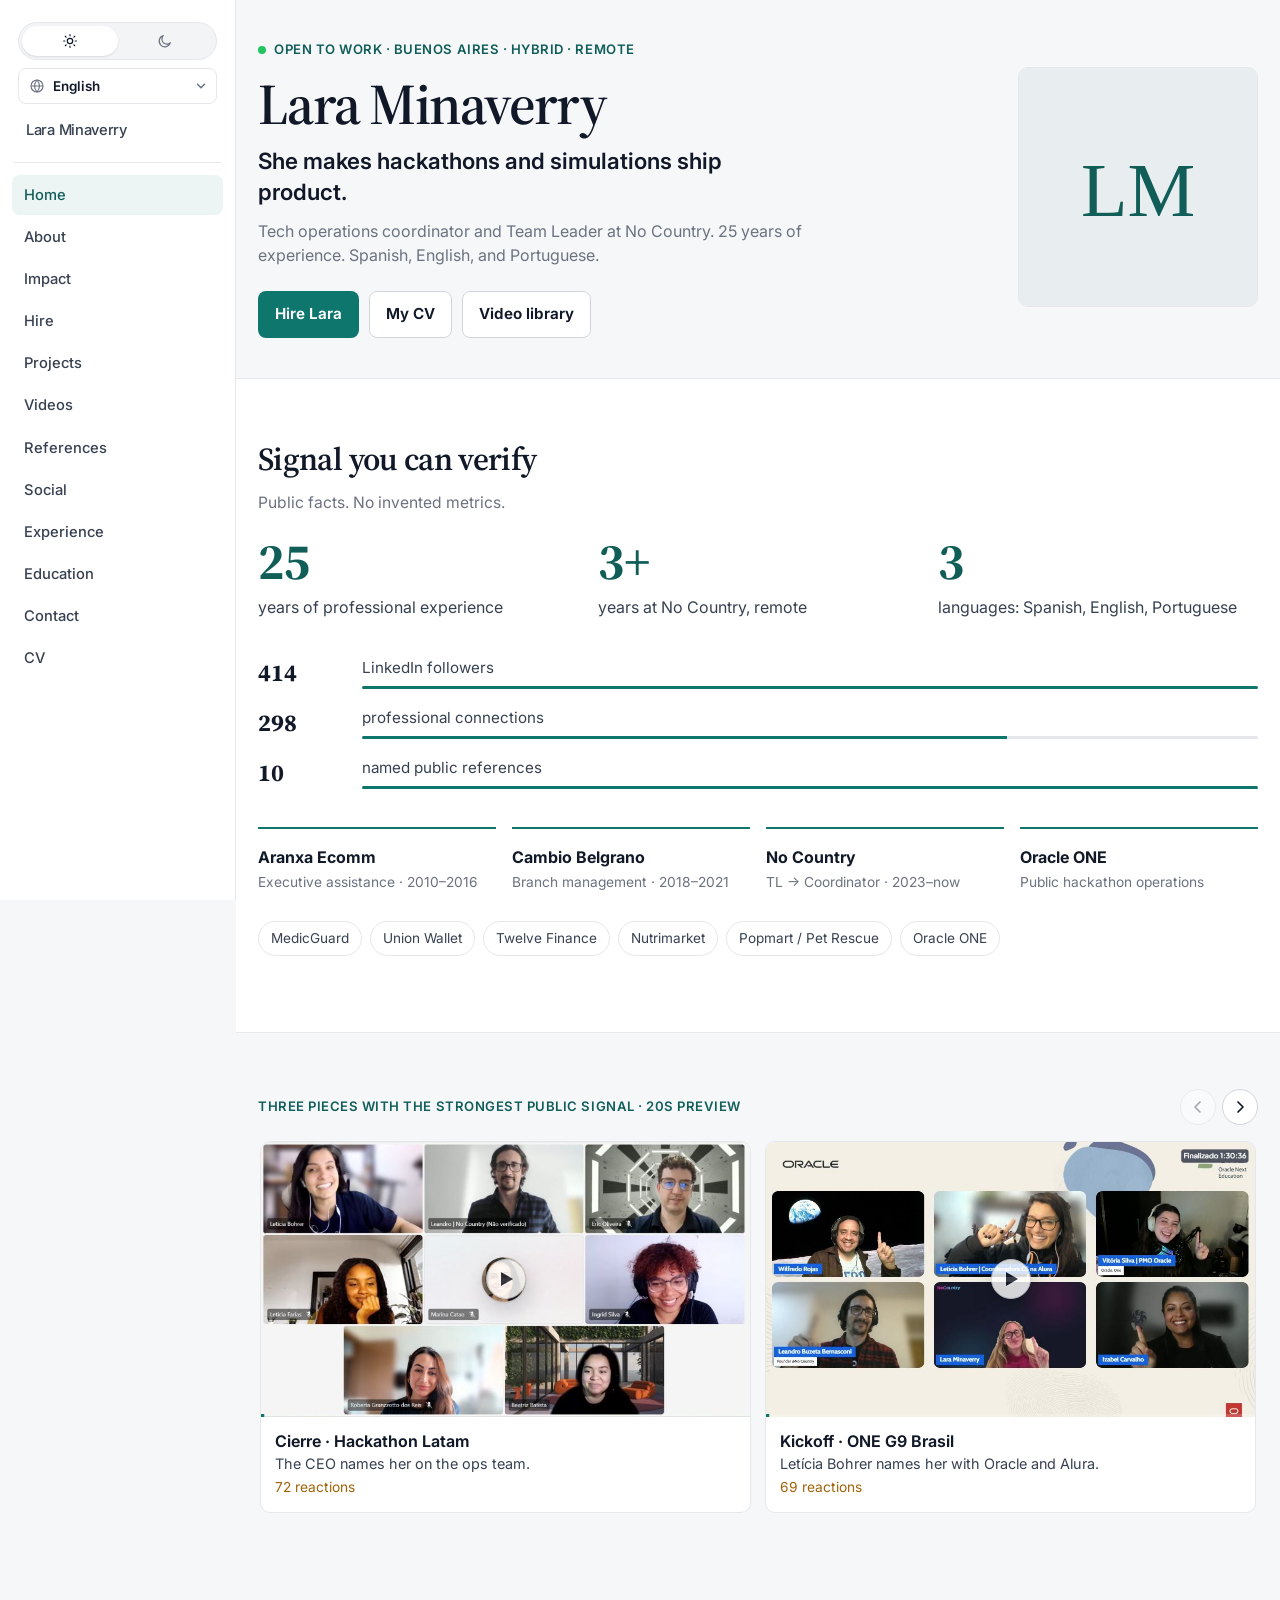
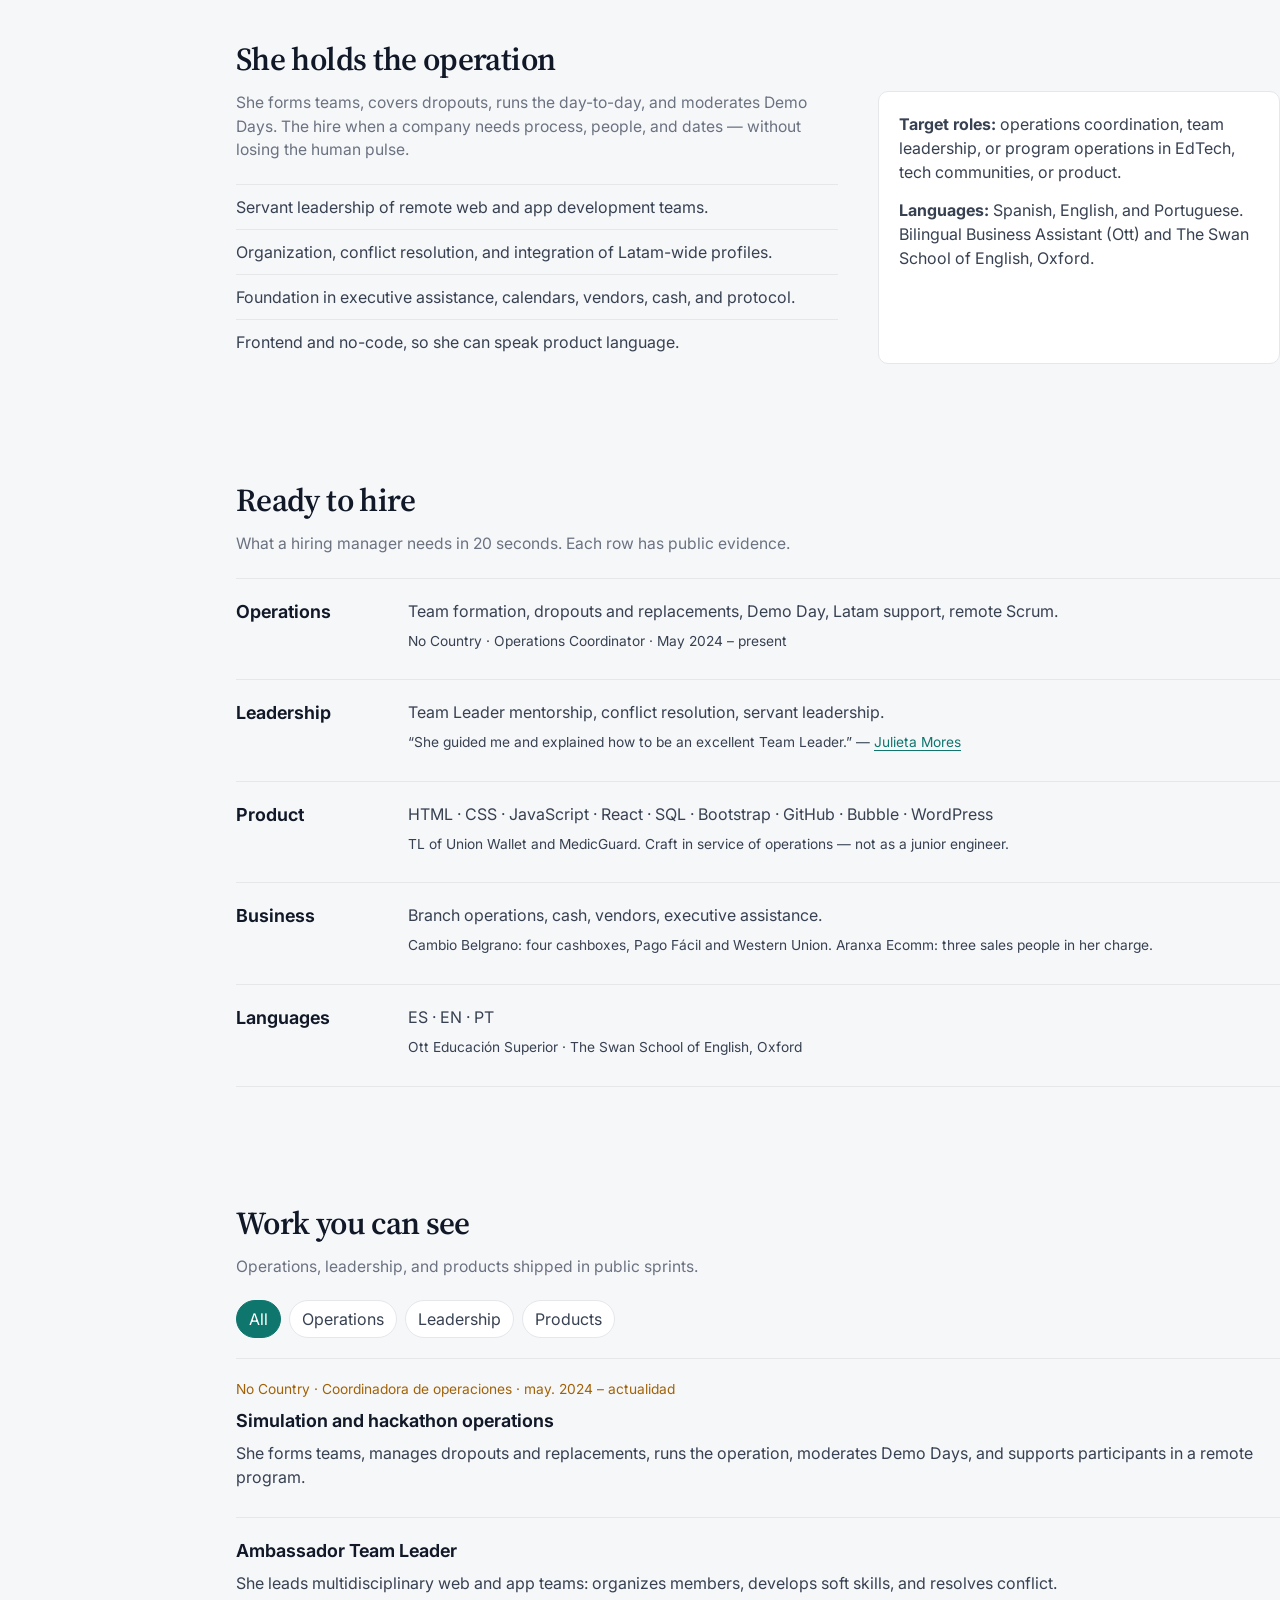
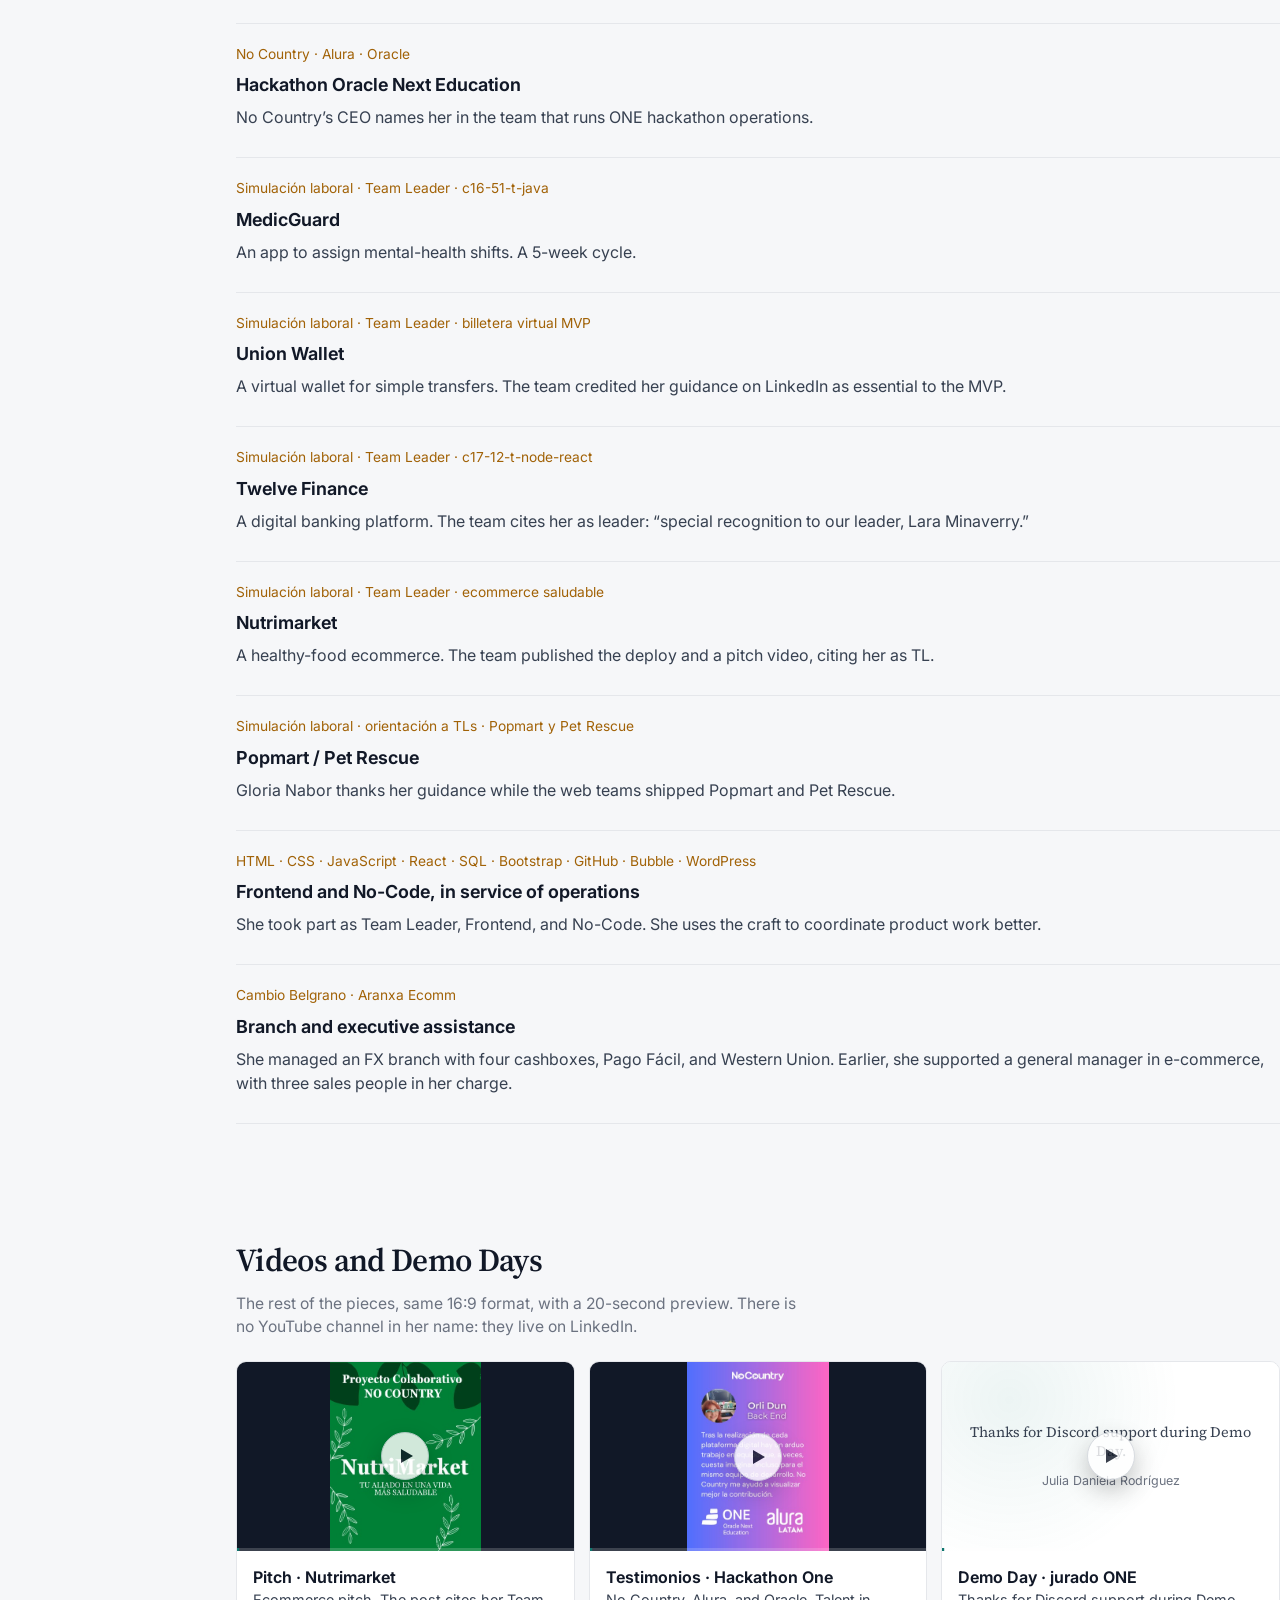
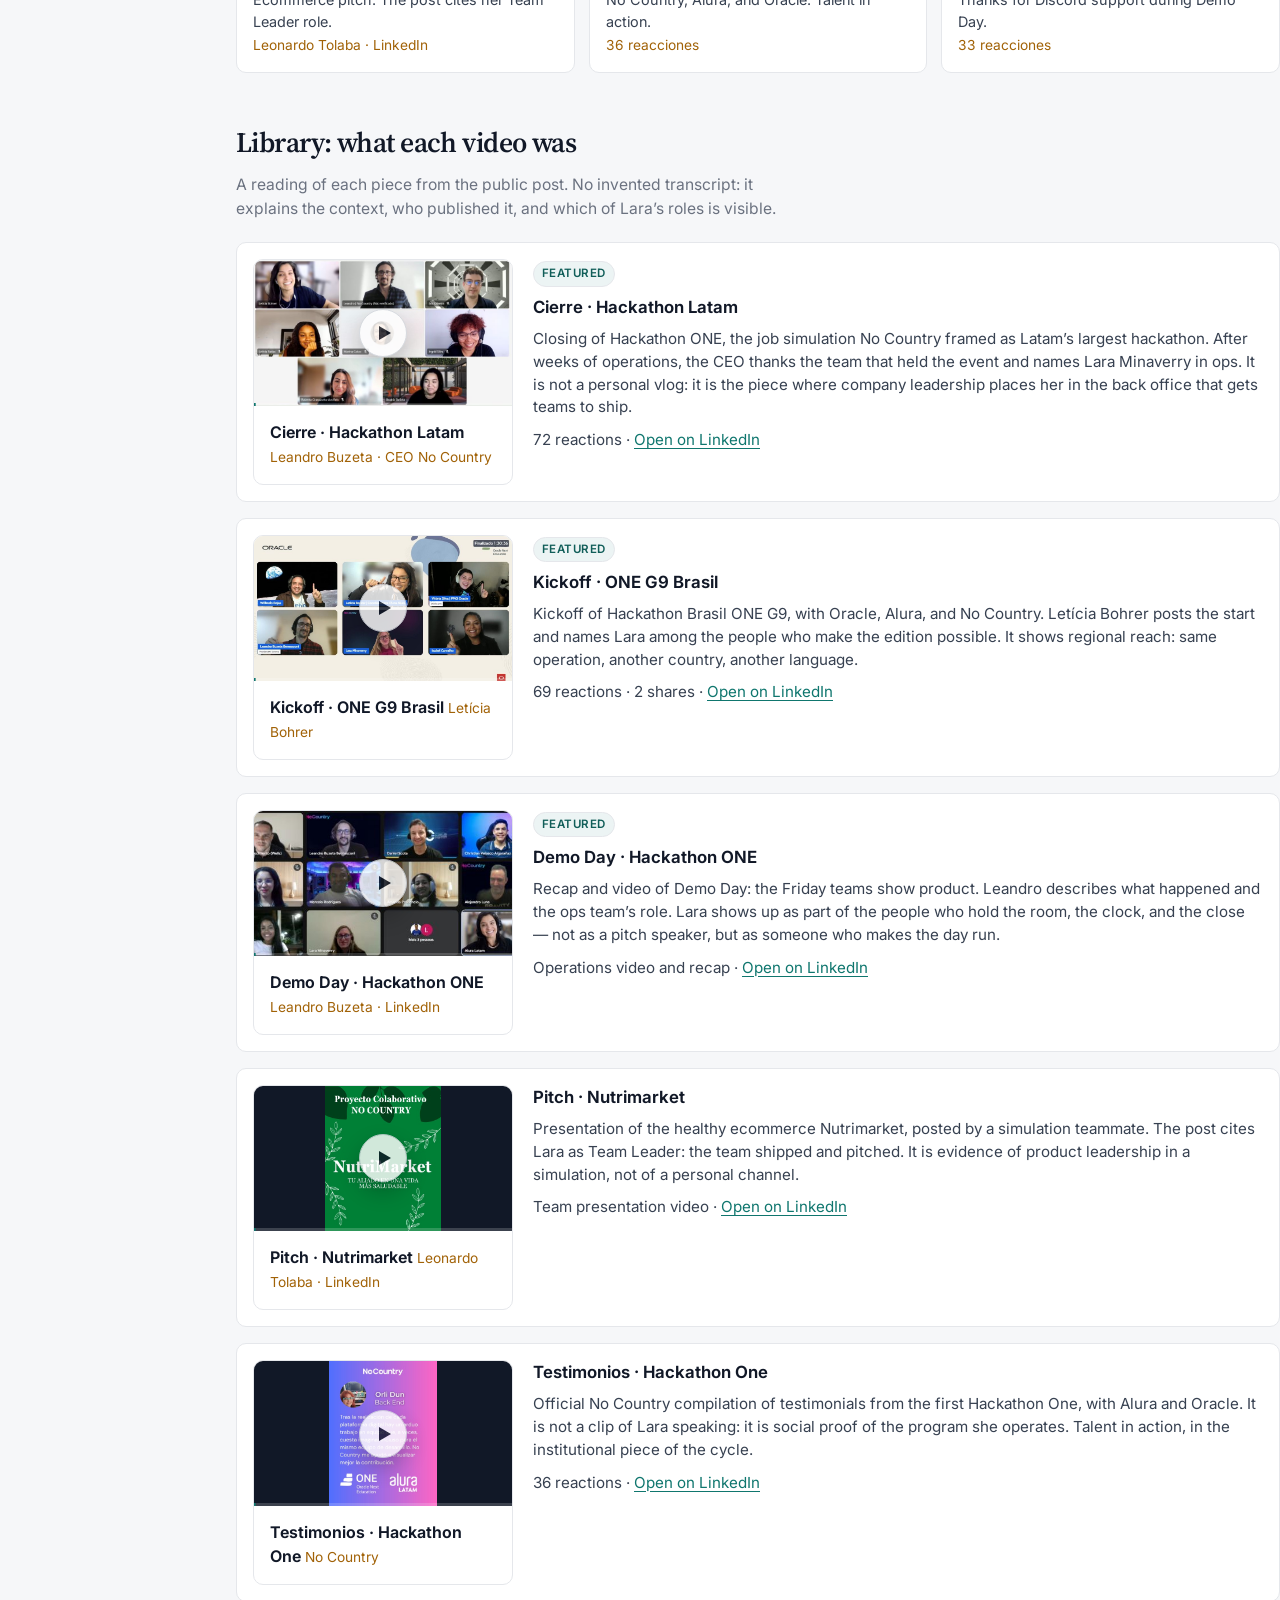
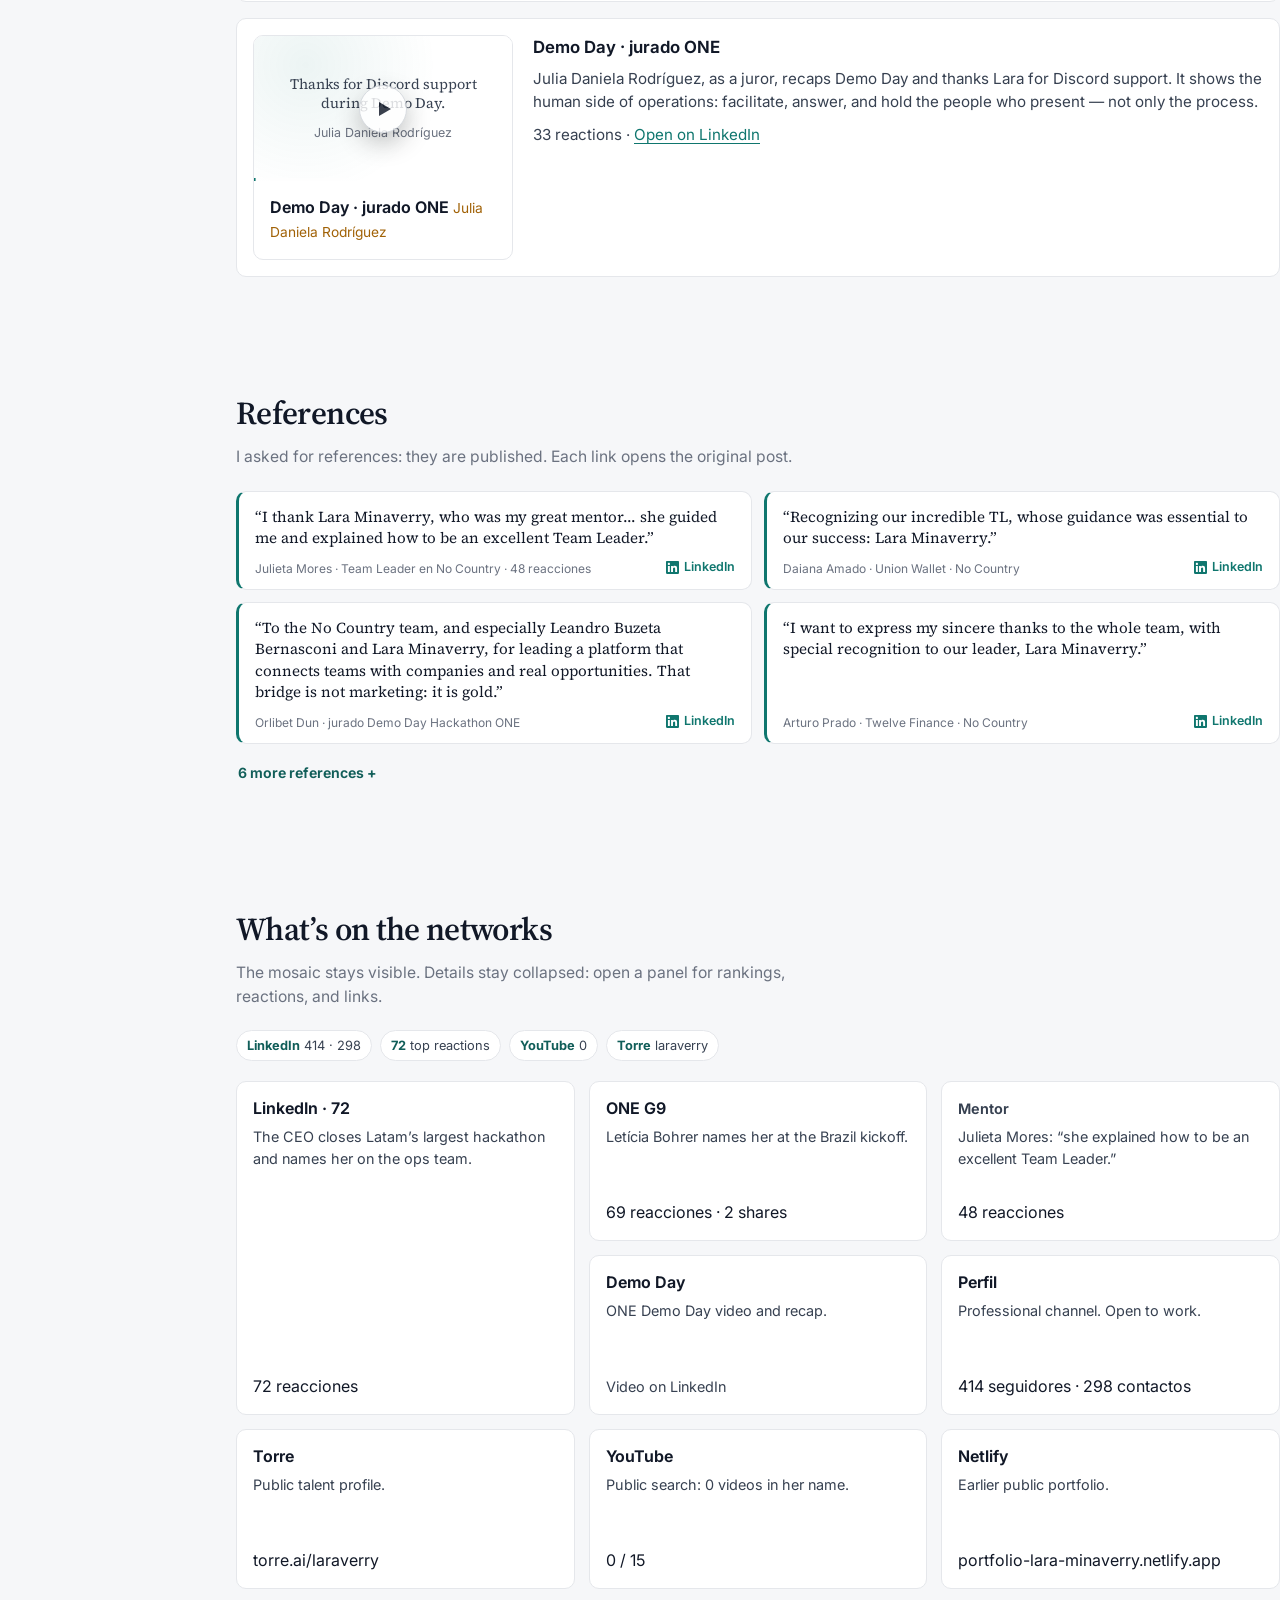
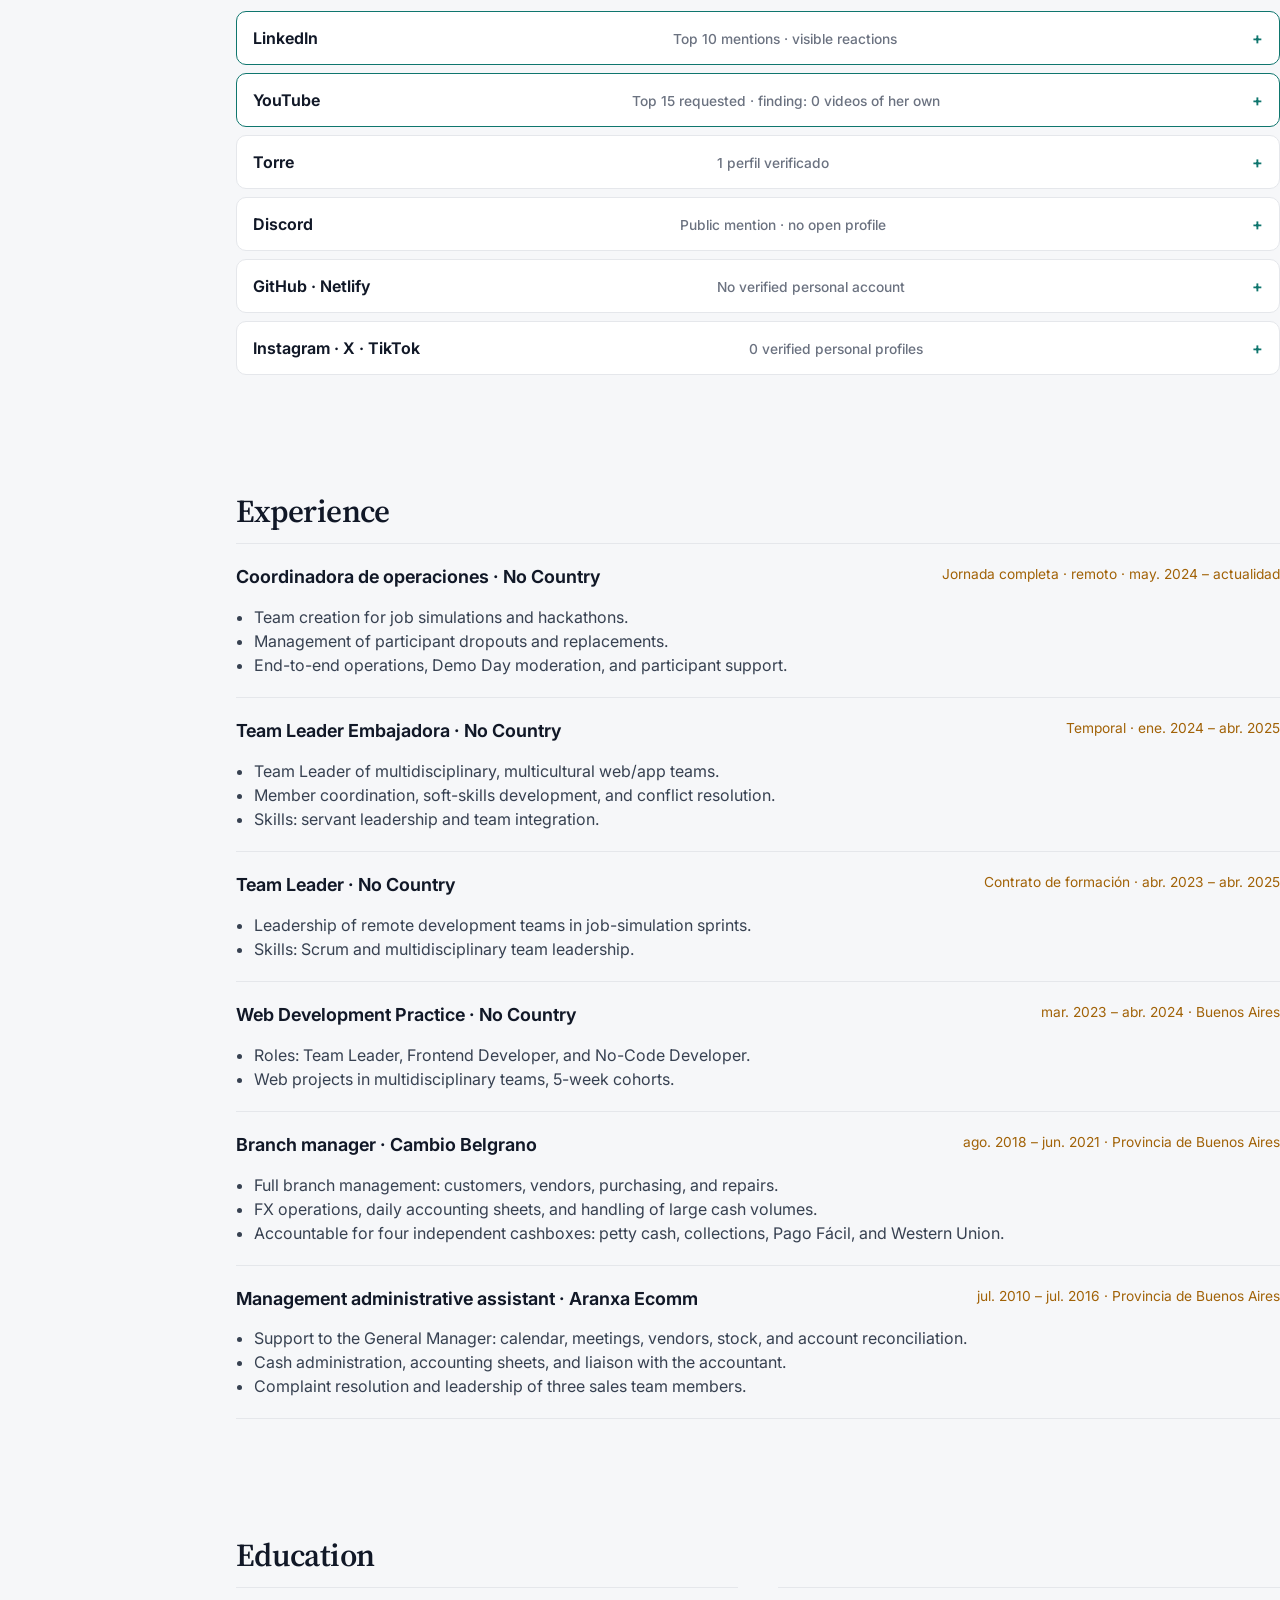
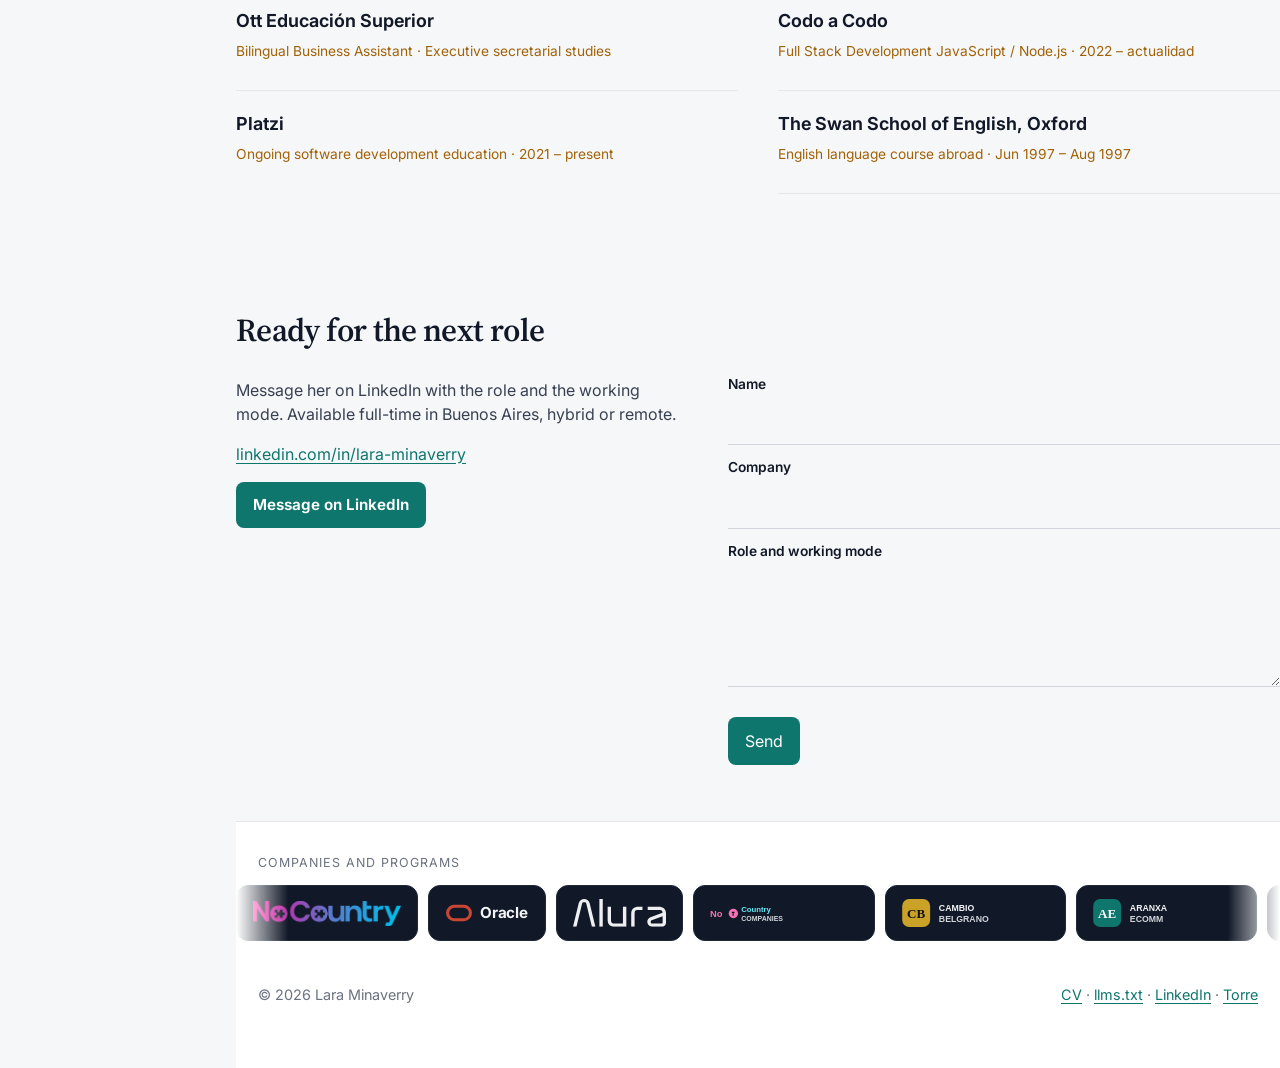
==== commit 0252f346: "Detectar el idioma del visitante según el país de su IP. Co-authored-by: Cursor <cursoragent@cursor." ====
--- a/index.html
+++ b/index.html
@@ -43,6 +43,20 @@
       document.documentElement.setAttribute("data-theme", theme);
       if (savedLang === "es" || savedLang === "en" || savedLang === "pt") {
         document.documentElement.lang = savedLang;
+        return;
+      }
+      var navLangs = [];
+      try {
+        navLangs = navigator.languages && navigator.languages.length
+          ? navigator.languages
+          : (navigator.language ? [navigator.language] : []);
+      } catch (err) {}
+      for (var i = 0; i < navLangs.length; i++) {
+        var base = String(navLangs[i] || "").slice(0, 2).toLowerCase();
+        if (base === "es" || base === "en" || base === "pt") {
+          document.documentElement.lang = base;
+          break;
+        }
       }
     })();
   </script>
